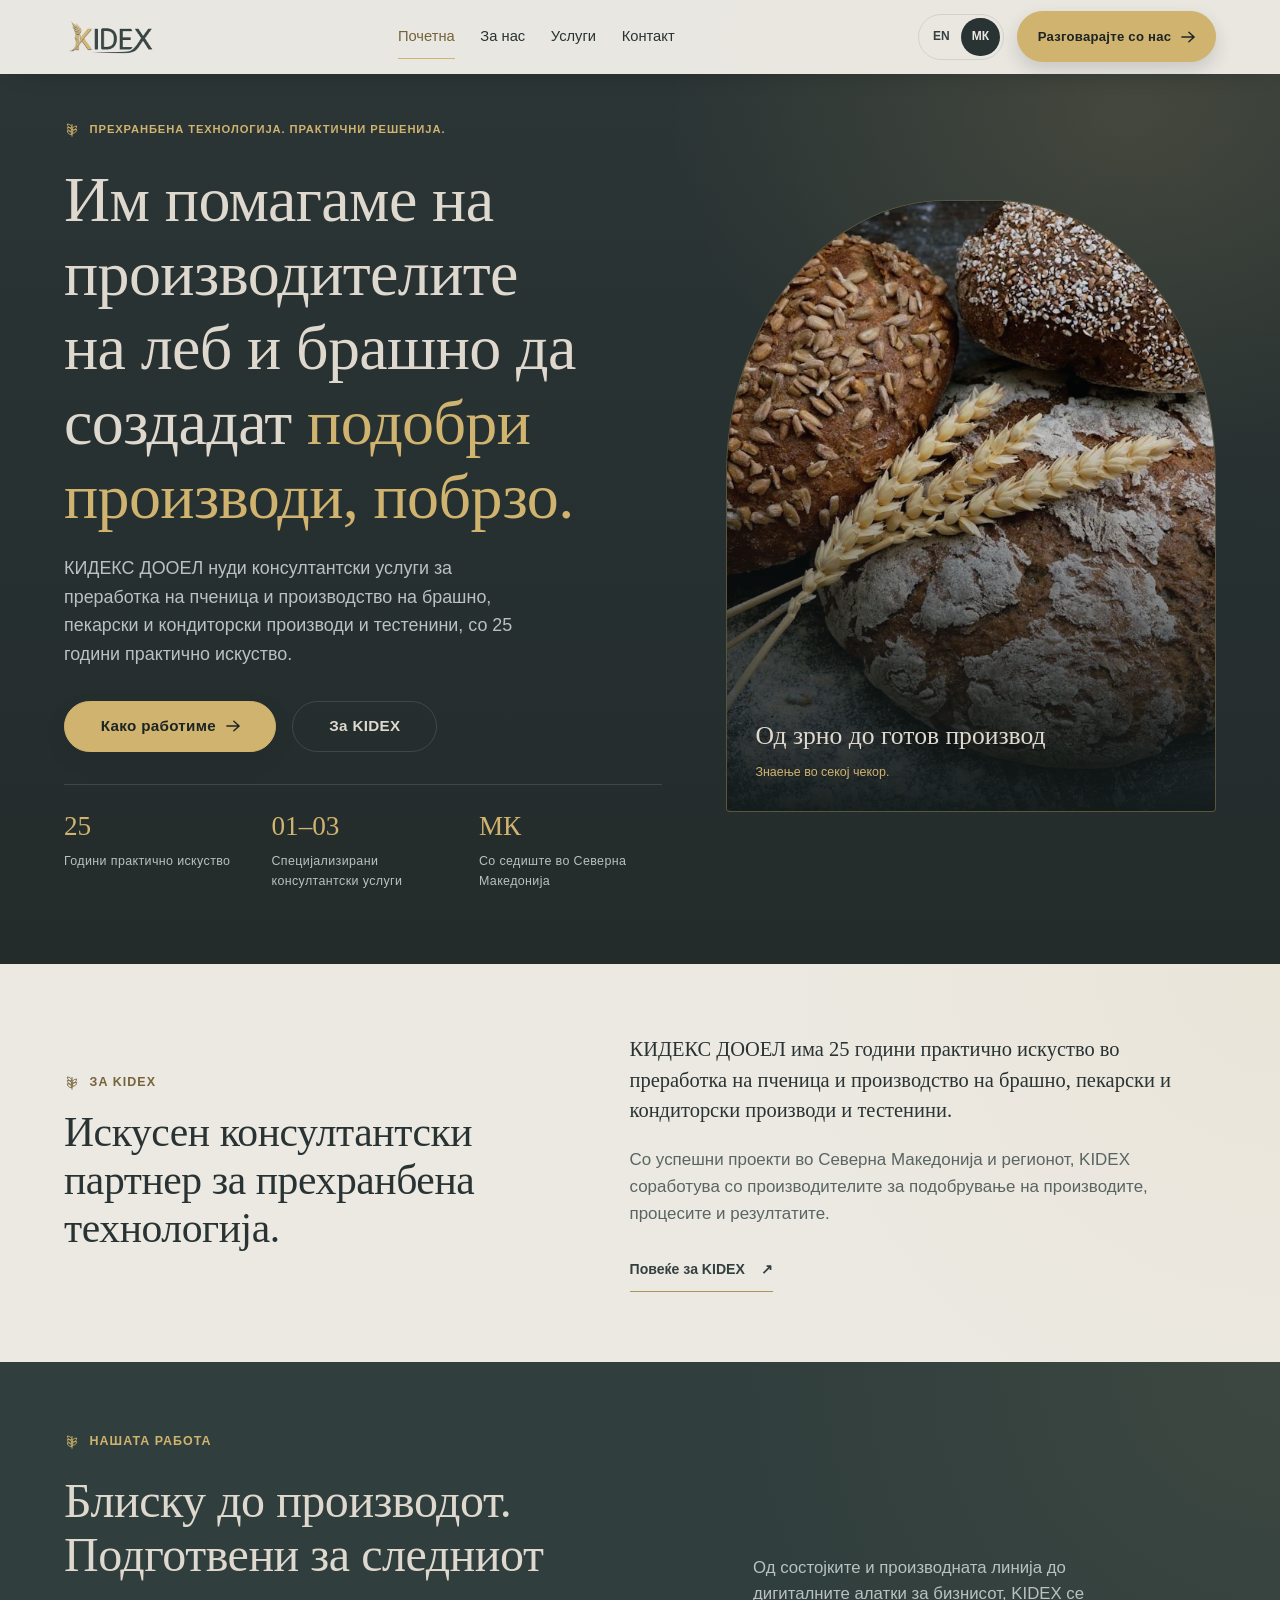
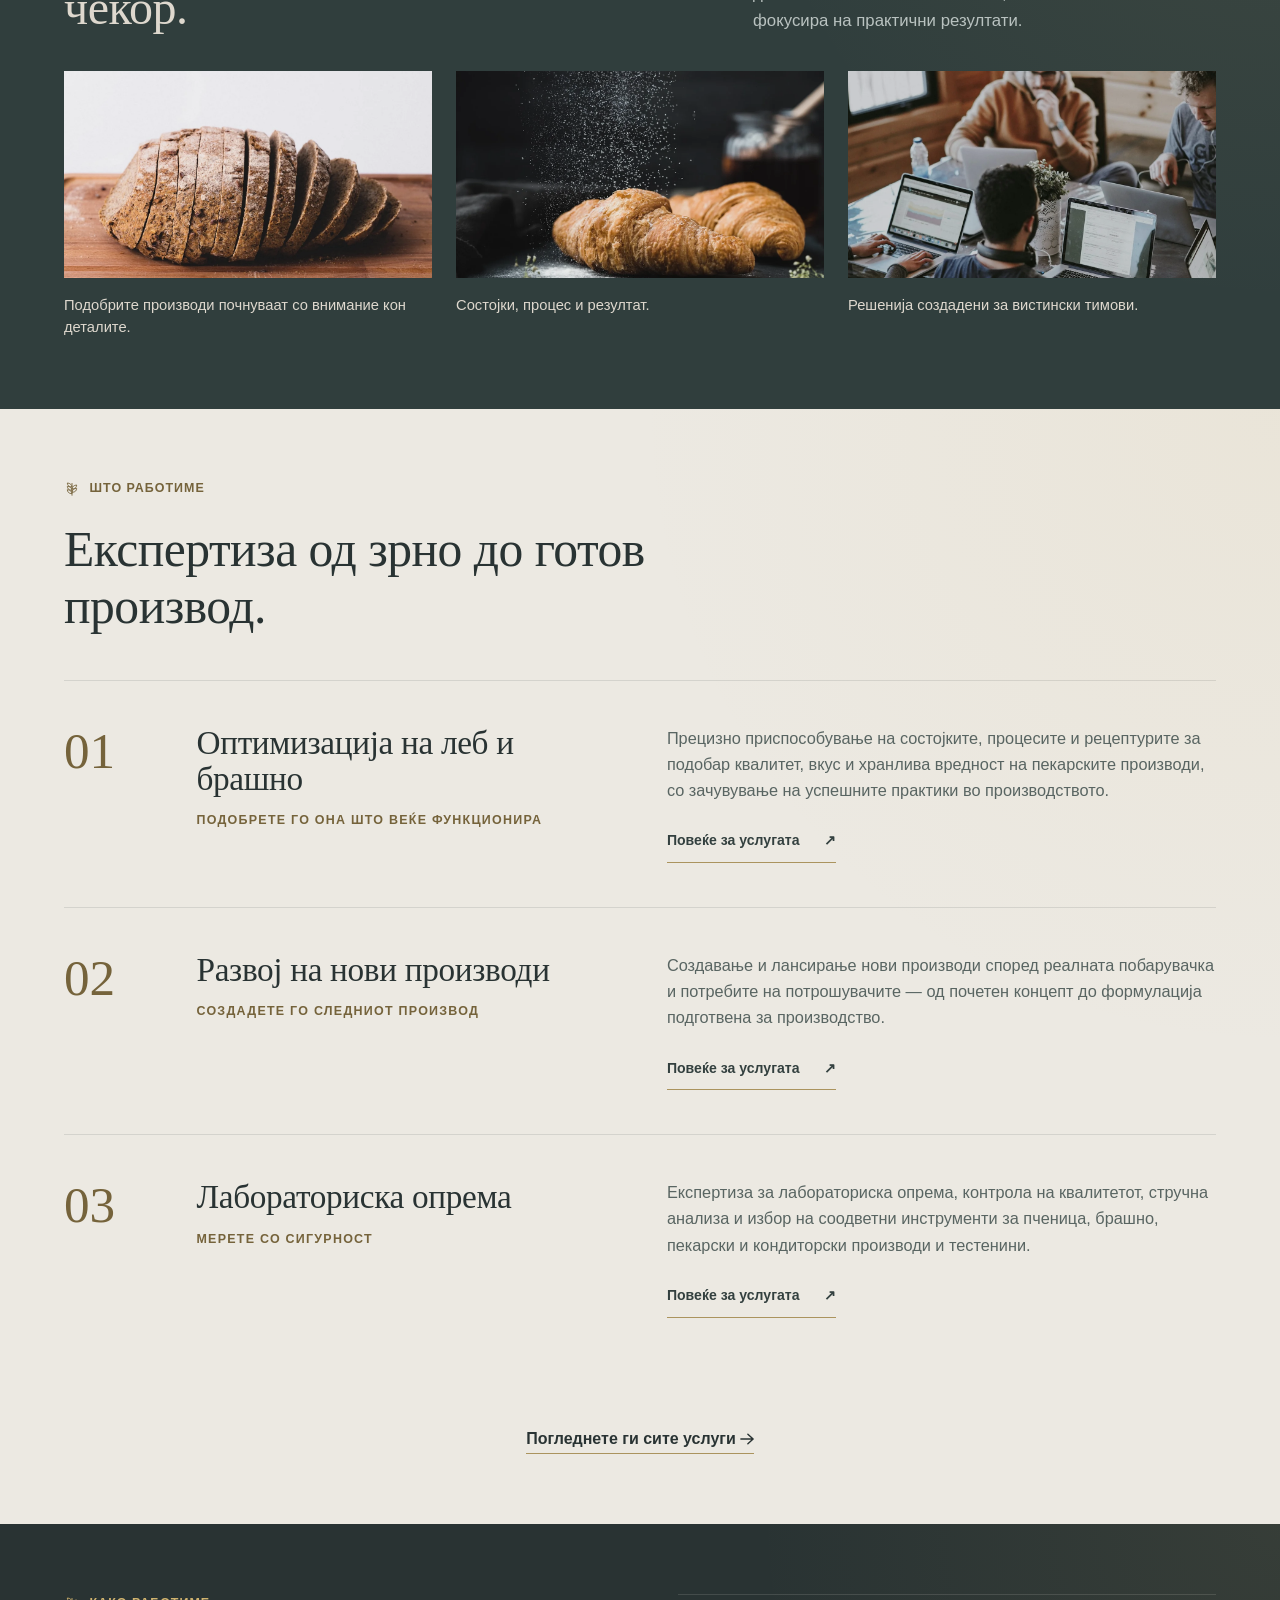
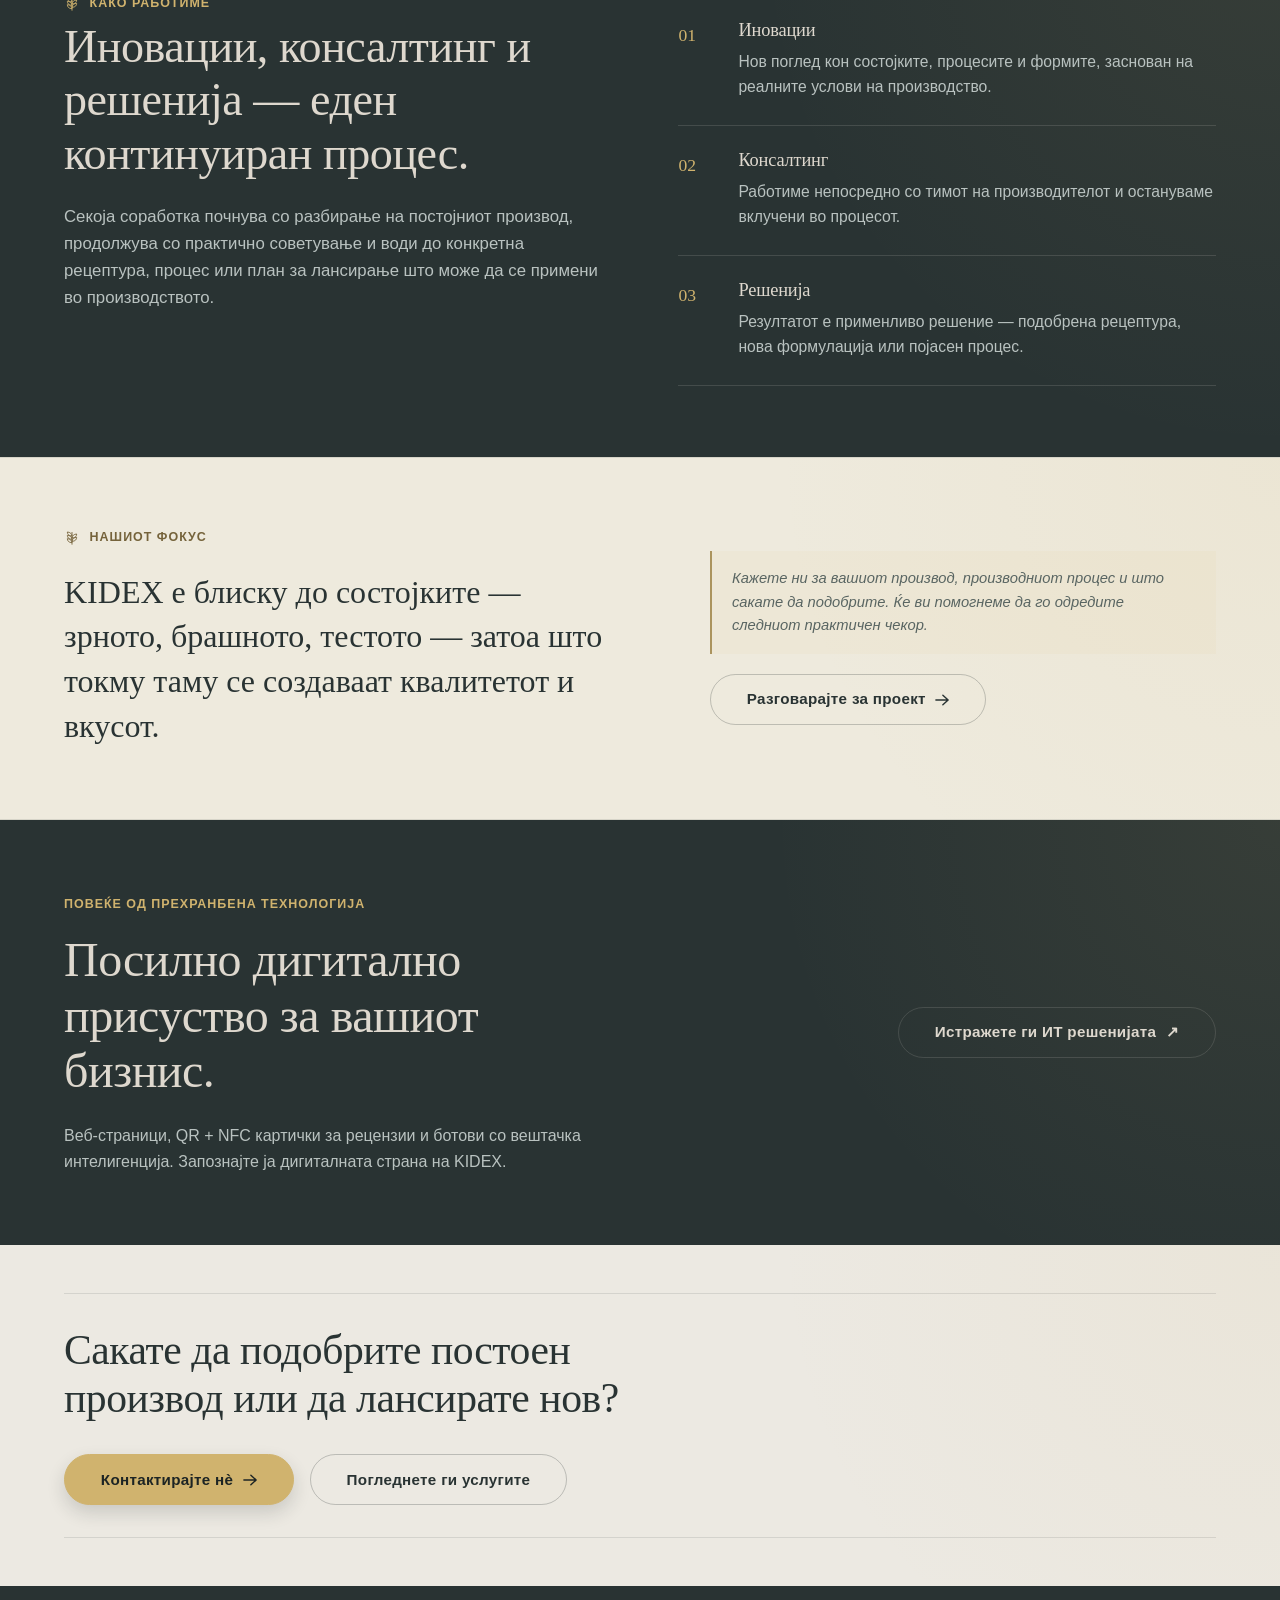
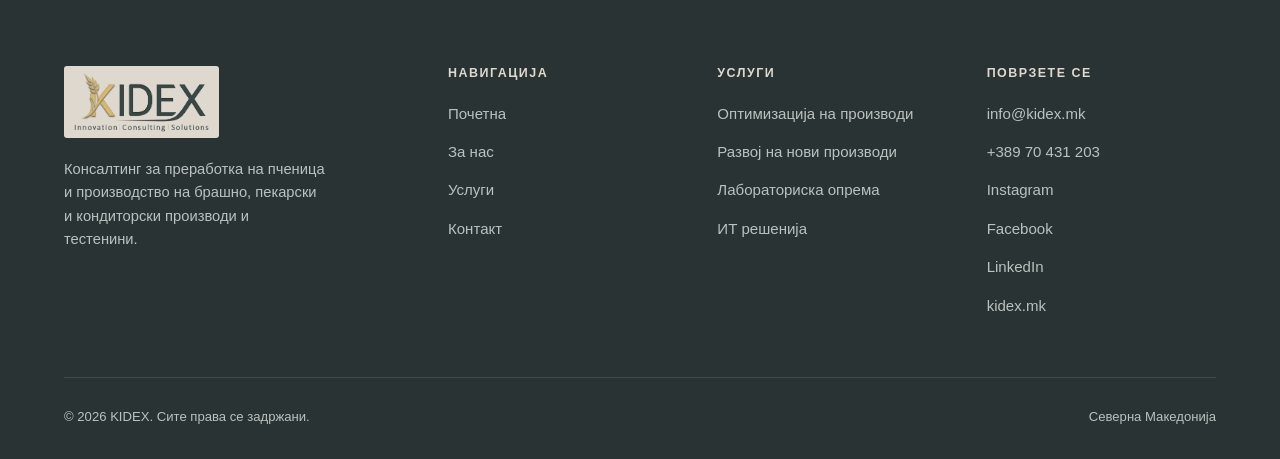
==== mk/index.html @ 8b2a6a29 "Add Macedonian language support and site validation tools - Created a sitemap.xml for improved SEO. " ====
<!DOCTYPE html>

<html lang="mk">
<head>
<meta charset="utf-8"/>
<meta content="width=device-width, initial-scale=1.0" name="viewport"/>
<title>KIDEX — Иновации, консалтинг и решенија за производители на леб и брашно</title>
<meta content="KIDEX нуди консултантски услуги за преработка на пченица и производство на брашно, пекарски и кондиторски производи и тестенини, со 25 години практично искуство." name="description"/>
<meta content="#293333" name="theme-color"/>
<!-- Open Graph -->
<meta content="website" property="og:type"/>
<meta content="KIDEX" property="og:site_name"/>
<meta content="KIDEX — Иновации, консалтинг и решенија" property="og:title"/>
<meta content="Оптимизација на леб и брашно и развој на нови производи за производители што сакаат подобар квалитет и побрзи резултати." property="og:description"/>
<meta content="https://kidex.mk/images/kidex-logo-horizontal.png" property="og:image"/>
<meta content="https://kidex.mk/mk/" property="og:url"/>
<link href="../favicon/favicon-32.png" rel="icon" sizes="32x32" type="image/png"/>
<link href="../favicon/favicon-16.png" rel="icon" sizes="16x16" type="image/png"/>
<link href="../favicon/favicon-180.png" rel="apple-touch-icon" sizes="180x180"/>
<link href="../favicon/favicon-192.png" rel="icon" sizes="192x192" type="image/png"/>
<link href="https://fonts.googleapis.com" rel="preconnect"/>
<link crossorigin="" href="https://fonts.gstatic.com" rel="preconnect"/>
<link href="../css/style.css?v=6" rel="stylesheet"/>
<link href="../css/style.css" rel="stylesheet"/>
<noscript><style>.hamburger { display:none !important; } .main-nav { display:flex !important; flex-wrap:wrap; gap:.8rem; } .site-header .container { flex-wrap:wrap; } .main-nav { order:3; width:100%; justify-content:center; } #contact-form .form-field, #contact-form button, #contact-form .form-intro { display:none; } .hero, .page-hero { padding-top:11rem; }</style></noscript><link href="https://kidex.mk/mk/" rel="canonical"/><link href="https://kidex.mk/" hreflang="en" rel="alternate"/><link href="https://kidex.mk/mk/" hreflang="mk" rel="alternate"/><link href="https://kidex.mk/" hreflang="x-default" rel="alternate"/><meta content="mk_MK" property="og:locale"/><meta content="en_GB" property="og:locale:alternate"/></head>
<body><a class="skip-link" href="#main">Прескокни до содржината</a>
<!-- Icon sprite (reused across the page via <use>) -->
<svg aria-hidden="true" height="0" style="position:absolute" width="0">
<symbol id="icon-sprig" viewbox="0 0 24 24"><path d="M12 22V3m0 6C7 9 5 6 5 3c4 0 7 3 7 6Zm0 5c-5 0-7-3-7-6 4 0 7 3 7 6Zm0 5c-5 0-7-3-7-6 4 0 7 3 7 6Zm0-7c5 0 7-3 7-6-4 0-7 3-7 6Zm0 5c5 0 7-3 7-6-4 0-7 3-7 6Z" fill="none" stroke="currentColor" stroke-linejoin="round" stroke-width="1.3"></path></symbol>
<symbol id="icon-arrow" viewbox="0 0 16 16">
<path d="M1 8h13.5M9 2.5 15 8l-6 5.5" fill="none" stroke-linecap="round" stroke-linejoin="round" stroke-width="1.6"></path>
</symbol>
<symbol id="icon-instagram" viewbox="0 0 24 24">
<rect fill="none" height="18" rx="5" stroke-width="1.6" width="18" x="3" y="3"></rect>
<circle cx="12" cy="12" fill="none" r="4.2" stroke-width="1.6"></circle>
<circle cx="17.4" cy="6.6" fill="currentColor" r="1.1" stroke="none"></circle>
</symbol>
</svg>
<header class="site-header" id="site-header">
<div class="container">
<a aria-label="KIDEX почетна" class="brand" href="index.html">
<img alt="KIDEX — Иновации, консалтинг, решенија" height="210" src="../images/kidex-logo-nav.png" width="560"/>
</a>
<nav aria-label="Главна навигација" class="main-nav">
<a aria-current="page" href="index.html">Почетна</a>
<a href="about.html">За нас</a>
<a href="services.html">Услуги</a>
<a href="contact.html">Контакт</a>
</nav>
<div class="nav-actions"><nav aria-label="Јазик" class="language-switch"><a aria-label="English" href="../index.html" hreflang="en" lang="en">EN</a><a aria-current="true" aria-label="Македонски" href="index.html" hreflang="mk" lang="mk">МК</a></nav>
<a class="btn btn-primary desktop-only" href="contact.html">
        Разговарајте со нас <svg aria-hidden="true" focusable="false"><use href="#icon-arrow"></use></svg>
</a>
<button aria-controls="mobile-panel" aria-expanded="false" aria-label="Отвори мени" class="hamburger" type="button">
<span></span><span></span><span></span>
</button>
</div>
</div>
</header>
<div class="mobile-panel" id="mobile-panel" inert="">
<nav aria-label="Мобилна навигација">
<a aria-current="page" href="index.html">Почетна</a>
<a href="about.html">За нас</a>
<a href="services.html">Услуги</a>
<a href="contact.html">Контакт</a>
</nav>
<a class="btn btn-outline" href="contact.html">Разговарајте со нас <svg aria-hidden="true" focusable="false"><use href="#icon-arrow"></use></svg></a>
</div>
<main id="main" tabindex="-1">
<!-- ============ HERO ============ -->
<section class="hero">
<div class="container">
<div class="hero-copy">
<span class="eyebrow"><svg aria-hidden="true" class="sprig" focusable="false"><use href="#icon-sprig"></use></svg>Прехранбена технологија. Практични решенија.</span>
<h1>Им помагаме на производителите на леб и брашно да создадат <em>подобри производи, побрзо.</em></h1>
<p class="lede">КИДЕКС ДООЕЛ нуди консултантски услуги за преработка на пченица и производство на брашно, пекарски и кондиторски производи и тестенини, со 25 години практично искуство.</p>
<div class="hero-actions">
<a class="btn btn-primary" href="services.html">Како работиме <svg aria-hidden="true" focusable="false"><use href="#icon-arrow"></use></svg></a>
<a class="btn btn-outline" href="about.html">За KIDEX</a>
</div>
<div class="hero-meta">
<div><span>25</span><small>Години практично искуство</small></div>
<div><span>01–03</span><small>Специјализирани консултантски услуги</small></div>
<div><span>МК</span><small>Со седиште во Северна Македонија</small></div>
</div>
</div>
<div class="hero-visual"><div class="hero-image-wrap"><img alt="Свежи лебови со семки и пченица на темна пекарска површина" class="hero-image" fetchpriority="high" height="798" src="../images/bakery-process.webp" width="1200"/><div class="hero-image-caption"><span>Од зрно до готов производ</span><span>Знаење во секој чекор.</span></div></div></div>
</div>
</section>
<!-- ============ ABOUT ============ -->
<section class="on-light home-about" id="expertise">
<div class="container about-grid">
<div class="about-intro reveal">
<span class="eyebrow"><svg aria-hidden="true" class="sprig" focusable="false"><use href="#icon-sprig"></use></svg>За KIDEX</span>
<h2>Искусен консултантски партнер за прехранбена технологија.</h2>
</div>
<div class="about-copy reveal">
<p class="lead">КИДЕКС ДООЕЛ има 25 години практично искуство во преработка на пченица и производство на брашно, пекарски и кондиторски производи и тестенини.</p>
<p>Со успешни проекти во Северна Македонија и регионот, KIDEX соработува со производителите за подобрување на производите, процесите и резултатите.</p>
<a class="service-link" href="about.html">Повеќе за KIDEX <span aria-hidden="true">↗</span></a></div>
</div>
</section>
<!-- ============ WORK IN CONTEXT ============ -->
<section class="photo-band on-dark">
<div class="container">
<div class="photo-head reveal"><div class="photo-heading"><span class="eyebrow"><svg aria-hidden="true" class="sprig" focusable="false"><use href="#icon-sprig"></use></svg>Нашата работа</span><h2>Блиску до производот. Подготвени за следниот чекор.</h2></div>
<p>Од состојките и производната линија до дигиталните алатки за бизнисот, KIDEX се фокусира на практични резултати.</p>
</div>
<div class="photo-grid reveal-stagger">
<figure>
<img alt="Исечен интегрален леб на дрвена даска" decoding="async" height="800" loading="lazy" src="../images/bread-shelf.webp" width="1200"/>
<figcaption>Подобрите производи почнуваат со внимание кон деталите.</figcaption>
</figure>
<figure>
<img alt="Брашно врз свежо печени кроасани" decoding="async" height="960" loading="lazy" src="../images/flour-detail.webp" width="1200"/>
<figcaption>Состојки, процес и резултат.</figcaption>
</figure>
<figure>
<img alt="Дигитален тим соработува со лаптопи во работен простор" decoding="async" height="1799" loading="lazy" src="../images/digital-team.webp" width="1200"/>
<figcaption>Решенија создадени за вистински тимови.</figcaption>
</figure>
</div>
</div>
</section>
<!-- ============ SERVICES (condensed) ============ -->
<section class="on-light home-services">
<div class="container">
<div class="section-head reveal">
<span class="eyebrow"><svg aria-hidden="true" class="sprig" focusable="false"><use href="#icon-sprig"></use></svg>Што работиме</span>
<h2>Експертиза од зрно до готов производ.</h2>
</div>
<div class="service-row reveal">
<div class="service-index">01</div>
<div class="service-title">
<h3>Оптимизација на леб и брашно</h3>
<span class="tag">Подобрете го она што веќе функционира</span>
</div>
<div class="service-desc">
<p>Прецизно приспособување на состојките, процесите и рецептурите за подобар квалитет, вкус и хранлива вредност на пекарските производи, со зачувување на успешните практики во производството.</p>
<a class="service-link" href="services.html#optimization">Повеќе за услугата <span aria-hidden="true">↗</span></a></div>
</div>
<div class="service-row reveal">
<div class="service-index">02</div>
<div class="service-title">
<h3>Развој на нови производи</h3>
<span class="tag">Создадете го следниот производ</span>
</div>
<div class="service-desc">
<p>Создавање и лансирање нови производи според реалната побарувачка и потребите на потрошувачите — од почетен концепт до формулација подготвена за производство.</p>
<a class="service-link" href="services.html#development">Повеќе за услугата <span aria-hidden="true">↗</span></a></div>
</div>
<div class="service-row reveal">
<div class="service-index">03</div>
<div class="service-title">
<h3>Лабораториска опрема</h3>
<span class="tag">Мерете со сигурност</span>
</div>
<div class="service-desc">
<p>Експертиза за лабораториска опрема, контрола на квалитетот, стручна анализа и избор на соодветни инструменти за пченица, брашно, пекарски и кондиторски производи и тестенини.</p>
<a class="service-link" href="services.html#laboratory-equipment">Повеќе за услугата <span aria-hidden="true">↗</span></a></div>
</div>
<div class="text-center mt-lg reveal">
<a class="btn-ghost" href="services.html">Погледнете ги сите услуги <svg aria-hidden="true" focusable="false" style="width:14px;height:14px;display:inline-block;vertical-align:-2px;margin-left:4px;"><use href="#icon-arrow"></use></svg></a>
</div>
</div>
</section>
<!-- ============ APPROACH (dark statement) ============ -->
<section class="on-dark">
<div class="container approach">
<div class="approach-statement reveal">
<span class="eyebrow"><svg aria-hidden="true" class="sprig" focusable="false"><use href="#icon-sprig"></use></svg>Како работиме</span>
<h2>Иновации, консалтинг и решенија — еден континуиран процес.</h2>
<p style="margin-top:1.5rem; color: var(--text-on-dark-muted); font-size:1.05rem;">Секоја соработка почнува со разбирање на постојниот производ, продолжува со практично советување и води до конкретна рецептура, процес или план за лансирање што може да се примени во производството.</p>
</div>
<div class="approach-list reveal">
<div class="approach-item">
<span class="mark">01</span>
<div><h3>Иновации</h3><p>Нов поглед кон состојките, процесите и формите, заснован на реалните услови на производство.</p></div>
</div>
<div class="approach-item">
<span class="mark">02</span>
<div><h3>Консалтинг</h3><p>Работиме непосредно со тимот на производителот и остануваме вклучени во процесот.</p></div>
</div>
<div class="approach-item">
<span class="mark">03</span>
<div><h3>Решенија</h3><p>Резултатот е применливо решение — подобрена рецептура, нова формулација или појасен процес.</p></div>
</div>
</div>
</div>
</section>
<!-- ============ WORK / FOCUS ============ -->
<section class="on-light work-band">
<div class="container work-grid">
<div class="work-copy reveal"><div class="work-intro"><span class="eyebrow"><svg aria-hidden="true" class="sprig" focusable="false"><use href="#icon-sprig"></use></svg>Нашиот фокус</span><p class="lead">KIDEX е блиску до состојките — зрното, брашното, тестото — затоа што токму таму се создаваат квалитетот и вкусот.</p></div><div class="work-detail"><div class="work-note">Кажете ни за вашиот производ, производниот процес и што сакате да подобрите. Ќе ви помогнеме да го одредите следниот практичен чекор.</div><a class="btn btn-outline-dark" href="contact.html">Разговарајте за проект <svg aria-hidden="true" focusable="false"><use href="#icon-arrow"></use></svg></a></div></div>
</div>
</section><section class="digital-teaser on-dark"><div class="container"><div><span class="eyebrow">Повеќе од прехранбена технологија</span><h2>Посилно дигитално присуство за вашиот бизнис.</h2><p>Веб-страници, QR + NFC картички за рецензии и ботови со вештачка интелигенција. Запознајте ја дигиталната страна на KIDEX.</p></div><a class="btn btn-outline" href="services.html#it-solutions">Истражете ги ИТ решенијата <span aria-hidden="true">↗</span></a></div></section>
<!-- ============ CTA ============ -->
<section class="cta-band">
<div class="container">
<div class="cta-inner reveal">
<h2>Сакате да подобрите постоен производ или да лансирате нов?</h2>
<div class="cta-actions">
<a class="btn btn-primary" href="contact.html">Контактирајте нè <svg aria-hidden="true" focusable="false"><use href="#icon-arrow"></use></svg></a>
<a class="btn btn-outline-dark" href="services.html">Погледнете ги услугите</a>
</div>
</div>
</div>
</section>
</main>
<footer class="site-footer">
<div class="container">
<div class="footer-top">
<div class="footer-brand">
<img alt="KIDEX — Иновации, консалтинг, решенија" height="331" src="../images/kidex-logo-full.png" width="738"/>
<p>Консалтинг за преработка на пченица и производство на брашно, пекарски и кондиторски производи и тестенини.</p>
</div>
<div class="footer-col">
<h2>Навигација</h2>
<ul>
<li><a href="index.html">Почетна</a></li>
<li><a href="about.html">За нас</a></li>
<li><a href="services.html">Услуги</a></li>
<li><a href="contact.html">Контакт</a></li>
</ul>
</div>
<div class="footer-col">
<h2>Услуги</h2>
<ul>
<li><a href="services.html#optimization">Оптимизација на производи</a></li>
<li><a href="services.html#development">Развој на нови производи</a></li>
<li><a href="services.html#laboratory-equipment">Лабораториска опрема</a></li>
<li><a href="services.html#it-solutions">ИТ решенија</a></li>
</ul>
</div>
<div class="footer-col">
<h2>Поврзете се</h2>
<ul><li><a href="mailto:info@kidex.mk">info@kidex.mk</a></li><li><a href="tel:+38970431203">+389 70 431 203</a></li>
<li><a href="https://www.instagram.com/kidex.mk/" rel="noopener" target="_blank">Instagram</a></li>
<li><a href="https://www.facebook.com/profile.php?id=100089504146564" rel="noopener" target="_blank">Facebook</a></li>
<li><a href="https://www.linkedin.com/in/toni-acoski-96036b47/" rel="noopener" target="_blank">LinkedIn</a></li>
<li><a href="https://www.kidex.mk" rel="noopener" target="_blank">kidex.mk</a></li>
</ul>
</div>
</div>
<div class="footer-bottom">
<span>© <span data-year="">2026</span> KIDEX. Сите права се задржани.</span>
<span class="made">Северна Македонија</span>
</div>
</div>
</footer>
<script src="../js/script.js?v=3"></script>
</body>
</html>
---- css/style.css ----
/* ==========================================================================
   KIDEX — Innovation | Consulting | Solutions
   Stylesheet
   ========================================================================== */

/* ---------- Design tokens ---------- */
:root {
  /* Brand colors */
  --charcoal: #384646;
  --charcoal-dark: #293333;
  --charcoal-darker: #1c2424;
  --gold: #D0B36E;
  --gold-accent: #AB945E;
  --gold-text: #75633B; /* darkened gold — meets 4.5:1 text contrast on light backgrounds */
  --white: #DED8CE;
  --bg-light: #ECE9E2;
  --bg-line: rgba(41, 51, 51, 0.12);
  --bg-line-on-dark: rgba(232, 227, 218, 0.14);

  /* Text */
  --text-body: #33403f;
  --text-muted: #596562;
  --text-on-dark: #DED8CE;
  --text-on-dark-muted: #b9c2c0;

  /* Type */
  --font-display: "Fraunces", "Iowan Old Style", Georgia, serif;
  --font-body: "Work Sans", -apple-system, BlinkMacSystemFont, "Segoe UI", sans-serif;

  /* Layout */
  --container: 1280px;
  --gutter: clamp(1.5rem, 5vw, 4rem);
  --section-pad: clamp(3rem, 5.5vw, 5rem);

  /* Motion */
  --ease: cubic-bezier(0.16, 1, 0.3, 1);
  --dur-s: 0.35s;
  --dur-m: 0.6s;
  --dur-l: 1.1s;
}

/* ---------- Reset ---------- */
*, *::before, *::after { box-sizing: border-box; }
html { scroll-behavior: smooth; }
body, h1, h2, h3, h4, h5, p, figure, blockquote, dl, dd, ul, ol { margin: 0; }
ul, ol { list-style: none; padding: 0; }
img, picture, svg { display: block; max-width: 100%; }
img { height: auto; }
input, button, textarea, select { font: inherit; color: inherit; }
button { cursor: pointer; }
a { color: inherit; text-decoration: none; }

@media (prefers-reduced-motion: reduce) {
  html { scroll-behavior: auto; }
  *, *::before, *::after {
    animation-duration: 0.001ms !important;
    animation-iteration-count: 1 !important;
    transition-duration: 0.001ms !important;
    scroll-behavior: auto !important;
  }
  .reveal,
  .reveal-stagger > * {
    opacity: 1;
    transform: none;
  }
}

/* ---------- Base ---------- */
body {
  font-family: var(--font-body);
  color: var(--text-body);
  background: var(--white);
  line-height: 1.6;
  -webkit-font-smoothing: antialiased;
  font-feature-settings: "liga" 1, "kern" 1;
}

h1, h2, h3, h4 {
  font-family: var(--font-display);
  color: var(--charcoal-dark);
  font-weight: 500;
  line-height: 1.08;
  letter-spacing: -0.01em;
}

p { max-width: 62ch; }

.container {
  max-width: var(--container);
  margin-inline: auto;
  padding-inline: var(--gutter);
}

section { position: relative; padding-block: var(--section-pad); isolation: isolate; }
section > * { position: relative; z-index: 1; }
section:not(.hero):not(.page-hero)::after,
.hero::after,
.page-hero::after {
  content: "";
  position: absolute;
  inset: 0;
  z-index: 0;
  background: radial-gradient(circle at top right, rgba(208,179,110,0.09), transparent 38%);
  opacity: 0.9;
  pointer-events: none;
}
section.on-dark::after,
.hero::after,
.page-hero::after { opacity: 0.18; }

/* Focus states */
a:focus-visible,
button:focus-visible,
input:focus-visible,
textarea:focus-visible {
  outline: 2px solid var(--gold);
  outline-offset: 3px;
  border-radius: 2px;
}

/* ---------- Eyebrow / labels ---------- */
.eyebrow {
  display: inline-flex;
  align-items: center;
  gap: 0.6rem;
  font-family: var(--font-body);
  font-weight: 600;
  font-size: 0.78rem;
  letter-spacing: 0.16em;
  text-transform: uppercase;
  color: var(--gold-text);
}
.eyebrow .sprig { width: 16px; height: 16px; flex-shrink: 0; }
.eyebrow .sprig { stroke: currentColor; fill: none; }
section.on-dark .eyebrow { color: var(--gold); }
section.on-dark .eyebrow .sprig path { stroke: var(--gold); }

/* ---------- Buttons ---------- */
.btn {
  display: inline-flex;
  align-items: center;
  justify-content: center;
  gap: 0.6rem;
  min-height: 3.2rem;
  padding: 0.9rem clamp(1.45rem, 2.8vw, 2.25rem);
  font-family: var(--font-body);
  font-weight: 600;
  font-size: 0.95rem;
  letter-spacing: 0.02em;
  line-height: 1.2;
  text-align: center;
  border-radius: 999px;
  border: 1px solid transparent;
  transition: transform var(--dur-s) var(--ease), background var(--dur-s) var(--ease), border-color var(--dur-s) var(--ease), color var(--dur-s) var(--ease), box-shadow var(--dur-s) var(--ease);
  white-space: normal;
}
.btn svg {
  display: inline-block;
  width: 14px;
  height: 14px;
  stroke: currentColor;
  fill: none;
  flex-shrink: 0;
}
.btn:active { transform: translateY(0); }

.btn-primary {
  background: var(--gold);
  color: var(--charcoal-darker);
  border-color: var(--gold);
  box-shadow: 0 8px 18px rgba(28, 36, 36, 0.16);
}
.btn-primary:hover { background: #dbc186; transform: translateY(-2px); box-shadow: 0 12px 24px rgba(28, 36, 36, 0.22); }

.btn-outline {
  border-color: var(--bg-line-on-dark);
  color: var(--text-on-dark);
  background: transparent;
}
.btn-outline:hover { border-color: var(--gold); color: var(--gold); background: rgba(208,179,110,0.08); transform: translateY(-2px); }

.btn-outline-dark {
  border-color: rgba(41,51,51,0.25);
  color: var(--charcoal-dark);
  background: transparent;
}
.btn-outline-dark:hover { border-color: var(--gold-accent); color: var(--gold-text); background: rgba(208,179,110,0.1); transform: translateY(-2px); }

.btn-ghost {
  display: inline-flex;
  align-items: center;
  justify-content: center;
  gap: 0;
  padding: 0;
  border: none;
  color: var(--charcoal-dark);
  font-weight: 600;
  line-height: 1.3;
  text-align: center;
  border-bottom: 1px solid var(--gold-accent);
  border-radius: 0;
  padding-bottom: 0.2rem;
}
.btn-ghost svg { stroke: currentColor; fill: none; }
.btn-ghost:hover { color: var(--gold-text); }

/* ---------- Navigation ---------- */
.site-header {
  position: fixed;
  inset-block-start: 0;
  inset-inline: 0;
  z-index: 100;
  padding-block: 0.7rem;
  background: rgba(242, 239, 233, 0.96);
  transition: padding var(--dur-s) var(--ease), background var(--dur-s) var(--ease), box-shadow var(--dur-s) var(--ease);
  box-shadow: 0 10px 30px -22px rgba(0,0,0,0.45);
}
.site-header .container {
  display: flex;
  align-items: center;
  justify-content: space-between;
  gap: 1.5rem;
}
.site-header.is-scrolled {
  padding-block: 0.7rem;
  background: rgba(242, 239, 233, 0.98);
  backdrop-filter: blur(10px);
  box-shadow: 0 10px 30px -20px rgba(0,0,0,0.5);
}

.brand { display: flex; align-items: center; }
.brand img { height: 34px; width: auto; }

.main-nav { display: flex; align-items: center; gap: clamp(1.5rem, 3vw, 2.75rem); }
.main-nav a {
  position: relative;
  font-size: 0.92rem;
  font-weight: 500;
  color: var(--charcoal-dark);
  padding-block: 0.35rem;
  transition: color var(--dur-s) var(--ease), opacity var(--dur-s) var(--ease);
}
.main-nav a::after {
  content: "";
  position: absolute;
  left: 0; right: 100%;
  bottom: 0;
  height: 1px;
  background: var(--gold);
  transition: right var(--dur-s) var(--ease);
}
.main-nav a:hover,
.main-nav a[aria-current="page"] { color: var(--gold-text); }
.main-nav a:hover::after,
.main-nav a[aria-current="page"]::after { right: 0; }

.nav-actions { display: flex; align-items: center; gap: 1.25rem; }

.hamburger {
  display: none;
  width: 42px;
  height: 42px;
  border: 1px solid rgba(41, 51, 51, 0.25);
  background: transparent;
  align-items: center;
  justify-content: center;
  flex-direction: column;
  gap: 5px;
  border-radius: 2px;
}
.hamburger span {
  display: block;
  width: 18px;
  height: 1.5px;
  background: var(--charcoal-dark);
  transition: transform var(--dur-s) var(--ease), opacity var(--dur-s) var(--ease);
}
.hamburger[aria-expanded="true"] span:nth-child(1) { transform: translateY(6.5px) rotate(45deg); }
.hamburger[aria-expanded="true"] span:nth-child(2) { opacity: 0; }
.hamburger[aria-expanded="true"] span:nth-child(3) { transform: translateY(-6.5px) rotate(-45deg); }

.mobile-panel {
  position: fixed;
  inset: 0;
  z-index: 99;
  background: var(--charcoal-dark);
  display: flex;
  flex-direction: column;
  justify-content: flex-start;
  padding: 7.5rem var(--gutter) 2.5rem;
  transform: translateX(100%);
  visibility: hidden;
  transition: transform var(--dur-m) var(--ease), visibility 0s linear var(--dur-m);
}
.mobile-panel.is-open { transform: translateX(0); visibility: visible; transition-delay: 0s; }
.mobile-panel nav { display: flex; flex-direction: column; gap: 0; border-top: 1px solid var(--bg-line-on-dark); }
.mobile-panel a {
  font-family: var(--font-display);
  font-size: clamp(1.65rem, 7vw, 2.25rem);
  color: var(--text-on-dark);
  font-weight: 500;
  padding-block: 1rem;
  border-bottom: 1px solid var(--bg-line-on-dark);
}
.mobile-panel a[aria-current="page"] { color: var(--gold); }
.mobile-panel .btn { width: min(100%, 22rem); margin-top: 2rem; align-self: flex-start; }

body.menu-open { overflow: hidden; }

/* ---------- Hero ---------- */
.hero {
  position: relative;
  min-height: 100vh;
  display: flex;
  align-items: center;
  background: var(--charcoal-dark);
  color: var(--text-on-dark);
  overflow: hidden;
  padding-block-start: 6rem;
}
.hero::before {
  content: "";
  position: absolute;
  inset: 0;
  background:
    radial-gradient(60% 60% at 88% 12%, rgba(208,179,110,0.14), transparent 60%),
    linear-gradient(180deg, #2c3636 0%, #232b2b 100%);
  z-index: 0;
}
.hero .container {
  position: relative;
  z-index: 1;
  display: grid;
  grid-template-columns: 1.15fr 0.85fr;
  gap: clamp(2rem, 6vw, 5rem);
  align-items: center;
}
.hero-copy .eyebrow { margin-bottom: 1.5rem; }
.hero-copy h1 {
  font-size: clamp(2.6rem, 5.6vw, 4.6rem);
  color: var(--white);
}
.hero-copy h1 em {
  font-style: normal;
  color: var(--gold);
}
.hero-copy .lede {
  margin-top: 1.75rem;
  font-size: clamp(1.05rem, 1.4vw, 1.25rem);
  color: var(--text-on-dark-muted);
  max-width: 46ch;
}
.hero-actions {
  margin-top: 2.75rem;
  display: flex;
  flex-wrap: wrap;
  gap: 1rem;
}
.hero-meta {
  margin-top: 3.5rem;
  display: flex;
  gap: clamp(1.75rem, 4vw, 3rem);
  border-top: 1px solid var(--bg-line-on-dark);
  padding-top: 1.75rem;
}
.hero-meta div span {
  display: block;
  font-family: var(--font-display);
  font-size: 1.7rem;
  color: var(--gold);
}
.hero-meta div small {
  display: block;
  font-size: 0.78rem;
  color: var(--text-on-dark-muted);
  margin-top: 0.2rem;
  letter-spacing: 0.03em;
}

.hero-visual { position: relative; display: flex; justify-content: center; align-items: center; }
.hero-visual svg { width: min(100%, 460px); height: auto; }
@keyframes draw { to { stroke-dashoffset: 0; } }

.scroll-cue {
  position: absolute;
  bottom: 2.25rem;
  left: 50%;
  transform: translateX(-50%);
  display: flex;
  flex-direction: column;
  align-items: center;
  gap: 0.6rem;
  z-index: 1;
  color: var(--text-on-dark-muted);
  font-size: 0.72rem;
  letter-spacing: 0.16em;
  text-transform: uppercase;
}
.scroll-cue .line { width: 1px; height: 34px; background: linear-gradient(var(--gold), transparent); animation: pulse-line 2.2s ease-in-out infinite; }
@keyframes pulse-line { 0%, 100% { opacity: 0.3; } 50% { opacity: 1; } }

/* ---------- Section headers ---------- */
.section-head {
  max-width: 46rem;
  margin-bottom: clamp(1.75rem, 3.5vw, 2.75rem);
}
.section-head h2 { margin-top: 1rem; font-size: clamp(2rem, 4.2vw, 3.1rem); }
.section-head.wide { max-width: 62rem; }
.section-head p { margin-top: 1.25rem; font-size: 1.08rem; color: var(--text-muted); }
section.on-dark .section-head p { color: var(--text-on-dark-muted); }
section.on-dark .section-head h2 { color: var(--white); }

.on-dark { background: var(--charcoal-dark); color: var(--text-on-dark); }
.on-light { background: var(--bg-light); }

/* ---------- About / editorial split ---------- */
.about-grid {
  display: grid;
  grid-template-columns: 0.85fr 1.15fr;
  gap: clamp(2.5rem, 6vw, 5rem);
}
.about-intro h2 {
  font-size: clamp(1.9rem, 3.4vw, 2.6rem);
}
.about-intro { position: sticky; top: 7rem; align-self: start; }
.about-copy p { color: var(--text-body); font-size: 1.06rem; margin-bottom: 1.4rem; max-width: 60ch; }
.about-copy p:last-child { margin-bottom: 0; }
.about-copy .lead {
  font-family: var(--font-display);
  font-size: 1.5rem;
  line-height: 1.45;
  color: var(--charcoal-dark);
  font-weight: 400;
}
.about-divider { height: 1px; background: var(--bg-line); margin-block: 1.5rem; width: 100%; }

/* ---------- Work in context / photography ---------- */
.photo-band { border-top: 1px solid var(--bg-line); }
.photo-head { display: grid; grid-template-columns: 0.8fr 1.2fr; column-gap: clamp(2rem, 6vw, 5rem); align-items: end; margin-bottom: clamp(2.5rem, 5vw, 4rem); }
.photo-head .eyebrow { align-self: start; }
.photo-head h2 { max-width: 16ch; font-size: clamp(2rem, 4vw, 3rem); }
.photo-head p { grid-column: 2; margin-top: 1.25rem; color: var(--text-muted); font-size: 1.05rem; max-width: 48ch; }
.photo-grid { display: grid; grid-template-columns: repeat(3, minmax(0, 1fr)); gap: 1rem; align-items: start; }
.photo-grid figure { min-width: 0; overflow: hidden; }
.photo-grid img { width: 100%; aspect-ratio: 16 / 9; object-fit: cover; filter: saturate(0.82); transition: filter var(--dur-s) var(--ease), transform var(--dur-s) var(--ease); }
.photo-grid figcaption { margin-top: 0.75rem; color: var(--text-muted); font-family: var(--font-display); font-size: 1rem; line-height: 1.3; }
@media (hover: hover) {
  .photo-grid figure:hover img { filter: saturate(1); transform: scale(1.015); }
}

  .support-photo-band { border-top: 1px solid var(--bg-line); }
  .support-photo-grid { display: grid; grid-template-columns: 1fr 1fr; gap: clamp(2rem, 6vw, 5rem); align-items: center; }
  .support-photo { min-width: 0; overflow: hidden; }
  .support-photo img { display: block; width: 100%; aspect-ratio: 16 / 9; object-fit: cover; filter: saturate(0.82); transition: filter var(--dur-s) var(--ease), transform var(--dur-s) var(--ease); }
  .support-photo:hover img { filter: saturate(1); transform: scale(1.015); }
  .support-photo-copy { max-width: 32rem; }
  .support-photo-copy h2 { margin-top: 1rem; font-size: clamp(2rem, 3.8vw, 2.8rem); }
  .support-photo-copy p { margin-top: 1.25rem; color: var(--text-muted); font-size: 1.05rem; }

/* ---------- Services (alternating editorial rows) ---------- */
.service-row {
  display: grid;
  grid-template-columns: 0.5fr 1fr 1fr;
  gap: clamp(1.5rem, 4vw, 3rem);
  align-items: start;
  padding-block: clamp(1.75rem, 3.5vw, 2.75rem);
  border-top: 1px solid var(--bg-line);
}
.service-row:last-of-type { border-bottom: 1px solid var(--bg-line); }
.service-index {
  font-family: var(--font-display);
  font-size: clamp(2.2rem, 4vw, 3.2rem);
  color: var(--gold-text);
  line-height: 1;
}
.service-title h3 {
  font-size: clamp(1.5rem, 2.6vw, 2.1rem);
  color: var(--charcoal-dark);
}
.service-title .tag {
  display: inline-block;
  margin-top: 0.9rem;
  font-size: 0.78rem;
  letter-spacing: 0.1em;
  text-transform: uppercase;
  color: var(--gold-text);
  font-weight: 600;
}
.service-desc p { color: var(--text-muted); font-size: 1.02rem; }
.service-desc ul { margin-top: 1.1rem; display: flex; flex-direction: column; gap: 0.6rem; }
.service-desc li {
  padding-left: 1.1rem;
  position: relative;
  font-size: 0.98rem;
  color: var(--text-body);
}
.service-desc li::before {
  content: "";
  position: absolute;
  left: 0; top: 0.55em;
  width: 6px; height: 1px;
  background: var(--gold-accent);
}

@media (hover: hover) {
  .service-row { transition: background var(--dur-s) var(--ease); }
  .service-row:hover { background: rgba(208,179,110,0.05); }
  .service-row:hover .service-index { color: var(--gold-text); }
}

/* ---------- IT Solutions ---------- */
.it-solutions { position: relative; overflow: hidden; background: var(--charcoal-dark); border-top: 1px solid rgba(208,179,110,0.2); }

.it-solutions::before { content: ""; position: absolute; inset: 0; background-image: linear-gradient(rgba(255,255,255,0.035) 1px, transparent 1px), linear-gradient(90deg, rgba(255,255,255,0.035) 1px, transparent 1px); background-size: 42px 42px; mask-image: linear-gradient(90deg, transparent, black 18%, black 82%, transparent); pointer-events: none; }
.it-solutions .container { position: relative; z-index: 2; }
.it-code-background { position: absolute; z-index: 1; margin: 0; color: var(--gold); opacity: 0.22; font-family: "SFMono-Regular", Consolas, "Liberation Mono", monospace; font-size: clamp(0.7rem, 1.1vw, 0.95rem); line-height: 1.9; letter-spacing: 0.04em; pointer-events: none; user-select: none; }
.it-code-background code { font: inherit; }
.it-code-one { top: 9%; right: 4%; transform: rotate(4deg); }
.it-code-two { right: 32%; bottom: 8%; opacity: 0.16; transform: rotate(-5deg); }
.it-code-three { top: 42%; left: 3%; opacity: 0.13; transform: rotate(-3deg); }
.it-solutions .section-head { margin-bottom: clamp(2.5rem, 5vw, 4rem); }
.it-solutions .section-head h2 { max-width: 18ch; }
.it-grid { display: grid; grid-template-columns: repeat(3, 1fr); gap: 1px; background: var(--bg-line-on-dark); }
.it-card { min-width: 0; padding: clamp(1.5rem, 3vw, 2.25rem); background: #303c3c; border-top: 2px solid transparent; transition: border-color var(--dur-s) var(--ease), background var(--dur-s) var(--ease); }
.it-card:hover { border-top-color: var(--gold); background: #354242; }
.it-card-top { display: flex; align-items: center; justify-content: space-between; gap: 1rem; }
.it-number { color: var(--gold); font-family: var(--font-display); font-size: 1.25rem; }
.it-label { color: var(--text-on-dark-muted); font-size: 0.7rem; font-weight: 600; letter-spacing: 0.12em; text-transform: uppercase; text-align: right; }
.it-card h3 { margin-top: 2rem; color: var(--text-on-dark); font-size: clamp(1.45rem, 2.2vw, 1.9rem); }
.it-card > p { margin-top: 0.9rem; color: var(--text-on-dark-muted); font-size: 0.94rem; }
.it-list { display: flex; flex-direction: column; gap: 0.45rem; margin-top: 1.35rem; padding-top: 1.15rem; border-top: 1px solid var(--bg-line-on-dark); }
.it-list li { position: relative; padding-left: 1rem; color: var(--text-on-dark); font-size: 0.86rem; }
.it-list li::before { content: ""; position: absolute; left: 0; top: 0.65em; width: 5px; height: 1px; background: var(--gold); }
.it-visual { min-height: 122px; margin-top: 1.75rem; border: 1px solid rgba(208,179,110,0.35); background: rgba(28,36,36,0.48); }
.browser-visual { padding: 0.8rem; }
.browser-bar { display: flex; align-items: center; gap: 0.32rem; padding-bottom: 0.65rem; border-bottom: 1px solid var(--bg-line-on-dark); }
.browser-bar i { width: 6px; height: 6px; border-radius: 50%; background: var(--gold); opacity: 0.8; }
.browser-bar span { width: 46%; height: 5px; margin-left: auto; background: rgba(255,255,255,0.12); }
.browser-content { display: grid; grid-template-columns: 1.3fr 0.7fr; gap: 0.6rem; padding-top: 1rem; }
.browser-content b { display: block; height: 8px; background: rgba(255,255,255,0.16); }
.browser-content b:first-child { grid-column: 1 / -1; width: 70%; height: 15px; background: var(--gold); opacity: 0.85; }
.browser-content em { grid-column: 2; grid-row: 2 / span 2; background: rgba(208,179,110,0.24); }
.flow-visual { display: flex; align-items: center; justify-content: space-between; gap: 0.3rem; padding: 0.7rem; }
.flow-node { flex: 1; min-width: 0; padding: 0.65rem 0.25rem; border: 1px solid rgba(255,255,255,0.2); text-align: center; }
.flow-node-accent { border-color: var(--gold); background: rgba(208,179,110,0.12); }
.flow-node strong, .flow-node small { display: block; }
.flow-node strong { color: var(--text-on-dark); font-size: 0.68rem; }
.flow-node small { margin-top: 0.2rem; color: var(--gold); font-size: 0.62rem; }
.flow-arrow { color: var(--gold); font-size: 1rem; }
.it-cta { display: flex; align-items: center; justify-content: space-between; gap: 2rem; margin-top: clamp(2.5rem, 5vw, 4rem); padding-top: 1.75rem; border-top: 1px solid var(--bg-line-on-dark); }
.it-cta p { color: var(--text-on-dark-muted); font-family: var(--font-display); font-size: clamp(1.25rem, 2.5vw, 1.6rem); }

/* ---------- Approach / pillars statement (dark) ---------- */
.approach {
  display: grid;
  grid-template-columns: 1fr 1fr;
  gap: clamp(2rem, 6vw, 5rem);
  align-items: start;
}
.approach-statement h2 {
  font-size: clamp(2rem, 3.6vw, 2.9rem);
  color: var(--white);
}
.approach-list { display: flex; flex-direction: column; }
.approach-item {
  padding-block: 1.6rem;
  border-top: 1px solid var(--bg-line-on-dark);
  display: grid;
  grid-template-columns: 2.5rem 1fr;
  gap: 1.25rem;
}
.approach-item:last-child { border-bottom: 1px solid var(--bg-line-on-dark); }
.approach-item .mark { font-family: var(--font-display); color: var(--gold); font-size: 1.1rem; }
.approach-item h3 { color: var(--white); font-size: 1.15rem; font-weight: 500; }
.approach-item p { color: var(--text-on-dark-muted); margin-top: 0.5rem; font-size: 0.98rem; }

/* ---------- Work / focus section ---------- */
.work-band {
  position: relative;
  overflow: hidden;
  border-top: 1px solid var(--bg-line);
  border-bottom: 1px solid var(--bg-line);
  background: #eeeadd;
}
.work-band .container { position: relative; z-index: 1; }
.work-grid {
  display: grid;
  grid-template-columns: 1fr 1fr;
  gap: clamp(2rem, 5vw, 4rem);
}
.work-copy .lead {
  font-family: var(--font-display);
  font-size: clamp(1.5rem, 2.6vw, 2rem);
  color: var(--charcoal-dark);
  line-height: 1.4;
}
.work-note {
  margin-top: 0;
  padding: 1rem 1.25rem;
  border-left: 2px solid var(--gold-accent);
  background: rgba(208,179,110,0.06);
  font-size: 0.92rem;
  color: var(--text-muted);
  font-style: italic;
}
.field-diagram { display: flex; align-items: center; justify-content: center; }

/* ---------- CTA band ---------- */
.cta-band {
  background: var(--bg-light);
  position: relative;
  overflow: hidden;
}
.cta-inner {
  display: flex;
  align-items: center;
  justify-content: space-between;
  gap: 2rem;
  flex-wrap: wrap;
  border-top: 1px solid var(--bg-line);
  border-bottom: 1px solid var(--bg-line);
  padding-block: clamp(1.5rem, 3vw, 2rem);
}
.cta-inner h2 { font-size: clamp(1.8rem, 3.6vw, 2.6rem); max-width: 30ch; }
.cta-actions { display: flex; gap: 1rem; flex-wrap: wrap; }

/* ---------- Contact ---------- */
.contact-grid {
  display: grid;
  grid-template-columns: 1fr 1fr;
  gap: clamp(2.5rem, 6vw, 5rem);
}
.contact-list { margin-top: 2.25rem; display: flex; flex-direction: column; gap: 1.5rem; }
.contact-list dt {
  font-size: 0.76rem;
  letter-spacing: 0.14em;
  text-transform: uppercase;
  color: var(--gold-text);
  font-weight: 600;
}
.contact-list dd {
  margin-top: 0.35rem;
  font-size: 1.15rem;
  color: var(--charcoal-dark);
  font-family: var(--font-display);
}
.contact-list dd a:hover { color: var(--gold-text); }
.placeholder-text {
  font-family: var(--font-body);
  font-style: italic;
  font-size: 0.95rem;
  color: var(--text-muted);
}

.form-field { margin-bottom: 1.4rem; }
.form-field label {
  display: block;
  font-size: 0.8rem;
  letter-spacing: 0.08em;
  text-transform: uppercase;
  color: var(--text-muted);
  margin-bottom: 0.5rem;
}
.form-field input,
.form-field textarea {
  width: 100%;
  border: none;
  border-bottom: 1px solid var(--bg-line);
  background: transparent;
  padding: 0.75rem 0.1rem;
  font-size: 1.02rem;
  color: var(--charcoal-dark);
  transition: border-color var(--dur-s) var(--ease);
}
.form-field input:focus,
.form-field textarea:focus { border-color: var(--gold-accent); }
.form-field textarea { resize: vertical; min-height: 120px; }
.form-note { margin-top: 1rem; font-size: 0.85rem; color: var(--text-muted); }
.form-status { margin-top: 1rem; font-size: 0.9rem; color: var(--gold-text); min-height: 1.2em; }

/* ---------- Footer ---------- */
.site-footer {
  background: var(--charcoal-dark);
  color: var(--text-on-dark-muted);
  padding-block: clamp(3.5rem, 7vw, 5rem) 2rem;
}
.footer-top {
  display: grid;
  grid-template-columns: 1.2fr 0.8fr 0.8fr 0.8fr;
  gap: 2.5rem;
  padding-bottom: clamp(2.5rem, 5vw, 3.5rem);
  border-bottom: 1px solid var(--bg-line-on-dark);
}
.footer-brand img { height: 30px; width: max-content; padding: 0.3rem 0.55rem; margin-bottom: 1.25rem; background: var(--text-on-dark); border-radius: 3px; }
.footer-brand p { font-size: 0.92rem; max-width: 32ch; }
.footer-col h2 {
  font-family: var(--font-body);
  color: var(--white);
  font-size: 0.78rem;
  letter-spacing: 0.12em;
  text-transform: uppercase;
  margin-bottom: 1.1rem;
  font-weight: 600;
}
.footer-col ul { display: flex; flex-direction: column; gap: 0.75rem; }
.footer-col a { font-size: 0.94rem; transition: color var(--dur-s) var(--ease); }
.footer-col a:hover { color: var(--gold); }
.footer-bottom {
  padding-top: 1.75rem;
  display: flex;
  justify-content: space-between;
  align-items: center;
  flex-wrap: wrap;
  gap: 1rem;
  font-size: 0.82rem;
}
.footer-bottom .made { color: var(--text-on-dark-muted); }

/* ---------- Reveal-on-scroll ---------- */
.reveal {
  opacity: 1;
  transform: none;
  transition: opacity 0.8s var(--ease), transform 0.8s var(--ease);
}
.reveal.is-visible { opacity: 1; transform: translateY(0); }
.reveal-stagger.is-visible > * { opacity: 1; transform: translateY(0); }
.reveal-stagger > * {
  opacity: 1;
  transform: none;
  transition: opacity 0.7s var(--ease), transform 0.7s var(--ease);
}
.reveal-stagger > *:nth-child(2) { transition-delay: 0.08s; }
.reveal-stagger > *:nth-child(3) { transition-delay: 0.16s; }
.reveal-stagger > *:nth-child(4) { transition-delay: 0.24s; }

/* ---------- Page hero (inner pages) ---------- */
.page-hero {
  background: var(--charcoal-dark);
  color: var(--text-on-dark);
  padding-block-start: 8rem;
  padding-block-end: 3rem;
  position: relative;
  overflow: hidden;
}
.page-hero::before {
  content: "";
  position: absolute;
  inset: 0;
  background: radial-gradient(55% 70% at 90% 0%, rgba(208,179,110,0.12), transparent 60%);
}
.page-hero .container { position: relative; z-index: 1; }
.page-hero .eyebrow { margin-bottom: 1.25rem; }
.page-hero h1 { color: var(--white); font-size: clamp(2.4rem, 5vw, 3.8rem); max-width: 26ch; }
.page-hero p { margin-top: 1.5rem; color: var(--text-on-dark-muted); font-size: 1.1rem; max-width: 62ch; }
.breadcrumb { margin-top: 2rem; font-size: 0.85rem; color: var(--text-on-dark-muted); }
.breadcrumb a:hover { color: var(--gold); }

/* ---------- Utilities ---------- */
.text-center { text-align: center; margin-inline: auto; }
.mt-lg { margin-top: clamp(2.5rem, 5vw, 4rem); }
.divider-line { height: 1px; background: var(--bg-line); }
.divider-line.on-dark-line { background: var(--bg-line-on-dark); }

/* ==========================================================================
   Responsive
   ========================================================================== */
@media (max-width: 1080px) {
  .about-grid,
  .approach,
  .work-grid,
  .contact-grid { grid-template-columns: 1fr; }
  .about-intro { position: static; }
  .photo-head { grid-template-columns: 1fr 1fr; }
  .photo-head p { grid-column: 2; }
  .photo-grid { grid-template-columns: repeat(2, minmax(0, 1fr)); }
  .footer-top { grid-template-columns: 1fr 1fr; row-gap: 2.5rem; }
  .service-row { grid-template-columns: 0.35fr 1fr; }
  .service-desc { grid-column: 1 / -1; }
  .it-grid { grid-template-columns: 1fr; }
  .it-card { display: grid; grid-template-columns: 0.7fr 1.3fr; column-gap: 2rem; }
  .it-card-top, .it-card h3, .it-card > p, .it-list { grid-column: 1; }
  .it-visual { grid-column: 2; grid-row: 1 / span 4; margin-top: 0; align-self: center; }
}

@media (max-width: 860px) {
  .main-nav { display: none; }
  .nav-actions .btn-primary.desktop-only { display: none; }
  .hamburger { display: flex; }
  .hero .container { grid-template-columns: 1fr; text-align: left; }
  .hero-visual { order: -1; margin-bottom: 1rem; }
  .hero-visual svg { width: min(55%, 220px); }
  .hero-meta { flex-wrap: wrap; row-gap: 1.5rem; }
  .photo-head { display: block; }
  .photo-head h2 { margin-top: 1rem; }
  .photo-head p { margin-top: 1.25rem; }
}

@media (max-width: 620px) {
  :root { --gutter: 1.15rem; }
  section { padding-block: 3rem; }
  section:not(.hero):not(.page-hero)::after,
  .hero::after,
  .page-hero::after { background-size: 320px 274px; opacity: 0.12; }
  section.on-dark::after,
  .hero::after,
  .page-hero::after { opacity: 0.045; }
  .service-row { grid-template-columns: 1fr; gap: 1rem; }
  .hero { min-height: auto; padding-block: 8rem 5rem; }
  .hero-copy h1 { font-size: clamp(2.35rem, 12vw, 3.4rem); }
  .hero-copy .lede { font-size: 1rem; }
  .hero-visual { margin-bottom: 0.5rem; }
  .hero-visual svg { width: min(42%, 150px); }
  .hero-actions,
  .cta-actions { width: 100%; flex-direction: column; align-items: stretch; }
  .hero-actions .btn,
  .cta-actions .btn,
  .it-cta .btn { width: 100%; max-width: 22rem; }
  .site-header .container { gap: 0.75rem; }
  .brand img { height: 28px; }
  .mobile-panel .btn { width: 100%; }
  .hero-meta { display: grid; grid-template-columns: repeat(2, minmax(0, 1fr)); margin-top: 2.5rem; }
  .hero-meta div:last-child { grid-column: 1 / -1; }
  .page-hero { padding-block: 6.5rem 2.5rem; }
  .page-hero h1 { font-size: clamp(2.25rem, 11vw, 3.2rem); }
  .page-hero p { font-size: 1rem; }
  .section-head h2,
  .photo-head h2,
  .support-photo-copy h2 { font-size: clamp(1.9rem, 9vw, 2.5rem); }
  .it-card { padding: 1.35rem; }
  .flow-visual { gap: 0.15rem; padding: 0.5rem; }
  .flow-node { padding-inline: 0.15rem; }
  .flow-node strong { font-size: 0.62rem; }
  .flow-node small { font-size: 0.55rem; }
  .flow-arrow { font-size: 0.8rem; }
  .photo-grid figcaption { font-size: 0.95rem; }
  .support-photo-grid { gap: 2rem; }
  .footer-brand img { max-width: 100%; height: auto; }
  .photo-grid { grid-template-columns: 1fr; }
  .support-photo-grid { grid-template-columns: 1fr; }
  .support-photo-copy { max-width: none; }
  .it-card { display: block; }
  .it-code-background { font-size: 0.66rem; line-height: 1.7; }
  .it-code-one { top: 8%; right: -4rem; transform: rotate(4deg) scale(0.82); transform-origin: top right; }
  .it-code-two { right: -3rem; bottom: 5%; transform: rotate(-5deg) scale(0.78); transform-origin: bottom right; }
  .it-code-three { top: 45%; left: -4rem; transform: rotate(-3deg) scale(0.76); transform-origin: top left; }
  .it-visual { margin-top: 1.5rem; }
  .it-cta { align-items: flex-start; flex-direction: column; }
  .footer-top { grid-template-columns: 1fr; }
  .cta-inner { flex-direction: column; align-items: flex-start; }
  .hero-meta { gap: 1.5rem; }
}

/* Accessibility, bilingual navigation and refined editorial layouts. */
html { scroll-padding-top: 7rem; }
body { overflow-wrap: break-word; }
[id] { scroll-margin-top: 7rem; }
.skip-link { position: fixed; top: .75rem; left: 1rem; z-index: 200; padding: .75rem 1rem; background: var(--gold); color: var(--charcoal-darker); transform: translateY(-180%); }
.skip-link:focus { transform: none; }
:focus-visible { outline: 2px solid var(--gold-text); outline-offset: 4px; }
.on-dark :focus-visible, .hero :focus-visible, .site-footer :focus-visible, .mobile-panel :focus-visible { outline-color: var(--gold); }
main:focus { outline: none; }
.language-switch { display: flex; align-items: center; padding: 3px; border: 1px solid var(--bg-line); border-radius: 999px; flex-shrink: 0; }
.language-switch a { display: grid; place-items: center; min-width: 39px; min-height: 38px; font-size: .75rem; font-weight: 600; border-radius: 999px; }
.language-switch a[aria-current] { color: var(--bg-light); background: var(--charcoal-dark); }
.language-switch a:hover:not([aria-current]) { background: #ded8ce; }
.nav-actions { gap: .8rem; }
.main-nav { gap: clamp(1rem, 2vw, 2rem); }
.site-header .desktop-only { font-size: .82rem; padding-inline: 1.25rem; }
.brand { flex-shrink: 0; }
.main-nav a { min-height: 44px; display: inline-flex; align-items: center; }
.hero { min-height: auto; padding-block: 7.5rem 4.5rem; }
.hero .container { width: 100%; grid-template-columns: 1.1fr .9fr; gap: clamp(2rem, 5vw, 4rem); }
.hero-copy h1 { font-size: clamp(2.6rem, 5vw, 4.35rem); text-wrap: balance; }
.hero .eyebrow, .page-hero .eyebrow { color: var(--gold); }
.hero-copy .eyebrow { font-size: .7rem; letter-spacing: .13em; }
.hero-actions { margin-top: 2rem; }
.hero-meta { margin-top: 2.5rem; gap: 1.5rem; }
.hero-meta div { flex: 1; min-width: 0; }
.hero-image-wrap { position: relative; width: 100%; aspect-ratio: 4 / 5; overflow: hidden; border-radius: 45% 45% 4px 4px; border: 1px solid rgba(208,179,110,.35); background: #1c2424; }
.hero-image { width: 100%; height: 100%; object-fit: cover; opacity: .88; }
.hero-image-wrap::after { content: ''; position: absolute; inset: 40% 0 0; background: linear-gradient(transparent, rgba(18,25,25,.94)); }
.hero-image-caption { position: absolute; inset: auto 1.75rem 1.75rem; z-index: 1; }
.hero-image-caption span { display: block; }
.hero-image-caption span:first-child { font-family: var(--font-display); font-size: clamp(1.25rem, 2vw, 1.75rem); color: var(--white); }
.hero-image-caption span:last-child { font-size: .78rem; color: var(--gold); margin-top: .4rem; }
.scroll-cue { bottom: 1.4rem; }
.scroll-cue:hover { color: var(--gold); }
.scroll-cue .line { height: 22px; }
.about-intro .eyebrow { margin-bottom: 1rem; }
.service-row { grid-template-columns: .2fr 1fr 1.3fr; }
.service-link { display: inline-flex; align-items: center; justify-content: space-between; gap: 1.5rem; min-height: 44px; border-bottom: 1px solid var(--gold-accent); margin-top: 1rem; font-size: .88rem; font-weight: 600; }
.service-link:hover { color: var(--gold-text); }
.service-jump { display: flex; flex-wrap: wrap; gap: .65rem; margin-top: 2rem; }
.service-jump a { border: 1px solid rgba(208,179,110,.4); border-radius: 999px; min-height: 44px; padding: .6rem 1rem; font-size: .8rem; color: var(--text-on-dark); }
.service-jump a:hover { color: var(--charcoal-dark); background: var(--gold); }
.digital-teaser .container { display: flex; justify-content: space-between; align-items: center; gap: 3rem; }
.digital-teaser h2 { color: var(--white); font-size: clamp(2rem, 3.8vw, 3rem); max-width: 22ch; margin-top: 1rem; }
.digital-teaser p { color: var(--text-on-dark-muted); margin-top: 1.5rem; }
.digital-teaser .btn { flex-shrink: 0; }
.it-card { border-radius: 3px; }
.contact-list dd a { text-underline-offset: 4px; }
.contact-list dd a:hover { text-decoration: underline; }
.contact-grid > div { min-width: 0; }
#contact-form { padding: clamp(1.25rem, 3vw, 2rem); background: #f5f2ec; border: 1px solid var(--bg-line); border-radius: 6px; }
.form-intro { font-size: .93rem; color: var(--text-muted); margin-bottom: 1.75rem; }
.form-field input, .form-field textarea { border: 1px solid #9ca39b; border-radius: 3px; background: #fffdf8; padding: .8rem; }
.form-field input:focus-visible, .form-field textarea:focus-visible { outline-color: var(--gold-text); }
.copy-message { background: transparent; border: none; border-bottom: 1px solid var(--gold-accent); padding: .5rem 0; min-height: 44px; font-size: .88rem; }
.form-note a { text-decoration: underline; }
.form-status { color: var(--charcoal); }
.footer-brand img { width: 155px; height: auto; }
.footer-col a { display: inline-block; padding-block: .2rem; }
.footer-col ul { gap: .5rem; }
html[lang="mk"] { --font-display: Georgia, "Times New Roman", serif; --font-body: "Segoe UI", Arial, sans-serif; }
html[lang="mk"] .eyebrow { letter-spacing: .08em; }
html[lang="mk"] h1, html[lang="mk"] h2 { line-height: 1.16; }
@media (max-width: 1100px) {
  .nav-actions .desktop-only { display: none; }
  .service-row { grid-template-columns: .2fr 1fr; }
  .service-desc { grid-column: 2; }
}
@media (max-width: 860px) {
  .hero { min-height: auto; padding-block: 6.5rem 3rem; }
  .hero .container { grid-template-columns: 1fr; }
  .hero-copy { max-width: 42rem; }
  .hero-copy h1 { font-size: clamp(2.6rem, 7vw, 4rem); }
  .hero-visual { order: 0; width: 100%; margin: 1.5rem 0 0; }
  .hero-image-wrap { aspect-ratio: 16 / 8; border-radius: 3px; }
  .hero-image-caption { right: 1.75rem; }
  .scroll-cue { display: none; }
  .mobile-panel { overflow-y: auto; overscroll-behavior: contain; }
  .mobile-panel .btn { font-size: 1rem; }
  .digital-teaser .container { align-items: flex-start; flex-direction: column; gap: 2rem; }

}
@media (max-width: 620px) {
  .brand img { height: 26px; }
  .nav-actions { gap: .5rem; }
  .language-switch a { min-width: 35px; min-height: 38px; }
  .hero-copy h1 { font-size: clamp(2.25rem, 10.5vw, 3.5rem); }
  .hero-copy .eyebrow { font-size: .66rem; }
  .hero-meta { display: grid; grid-template-columns: repeat(2,minmax(0,1fr)); }
  .hero-image-wrap { aspect-ratio: 4 / 3; }
  .hero-image-caption { left: 1.25rem; bottom: 1.25rem; }
  .service-row { grid-template-columns: 1fr; }
  .service-desc { grid-column: 1; }
  .service-index { font-size: 1.7rem; }
  .footer-top { grid-template-columns: 1fr 1fr; gap: 2rem 1rem; }
  .footer-brand, .footer-col:last-child { grid-column: 1 / -1; }
  .footer-col:last-child ul { display: grid; grid-template-columns: 1fr 1fr; }
  .it-label { font-size: .65rem; }
  .flow-node strong, .flow-node small { font-size: .63rem; }
}


/* Consistent text rhythm and compact section spacing. */
.cta-band { padding-block: clamp(2rem, 4vw, 3rem); }
.about-copy p { margin-bottom: 1rem; }
.page-hero p { margin-top: 1.25rem; }
.breadcrumb { margin-top: 1.5rem; }
.work-grid { display: block; }
.work-copy { display: grid; grid-template-columns: 1.15fr 1fr; align-items: center; gap: clamp(2rem, 5vw, 4rem); }
.work-intro .lead { margin-top: 1rem; max-width: 34ch; }
.work-detail .btn { margin-top: 1.25rem; }
.contact-list { margin-top: 1.5rem; gap: 1.25rem; }
.form-intro { margin-bottom: 1.25rem; }
.form-field { margin-bottom: 1.15rem; }
.form-status:empty { display: none; }
.hero-copy .lede { margin-top: 1.25rem; }
.hero-meta { margin-top: 2rem; padding-top: 1.25rem; }
@media (max-width: 860px) {
  .work-copy { grid-template-columns: 1fr; gap: 1.5rem; }
  .work-intro .lead { max-width: 42ch; }
  .hero-visual { margin-top: 0; }
  .hero .container { gap: 2rem; }
  .hero-image-caption { right: 1.25rem; }
}
@media (max-width: 620px) {
  .hero-copy h1 { font-size: clamp(2.15rem, 9.5vw, 3.2rem); }
  .hero-actions { margin-top: 1.5rem; }
  .hero-meta { margin-top: 1.75rem; }
  .about-grid, .contact-grid, .approach { gap: 2rem; }
  .service-row { gap: .75rem; }
  .cta-inner { gap: 1.5rem; }
  .photo-head h2 { max-width: 22ch; }
}

/* Homepage introduction: one clear message and one next step. */
.home-about .about-grid { grid-template-columns: 1fr 1.2fr; align-items: center; gap: clamp(2rem, 6vw, 5rem); }
.home-about .about-intro { position: static; align-self: center; }
.home-about .about-intro h2 { max-width: 20ch; text-wrap: balance; line-height: 1.15; }
.home-about .about-copy .lead { margin-bottom: 1.25rem; font-size: clamp(1.2rem, 1.6vw, 1.4rem); line-height: 1.5; }
.home-about .about-copy > p:not(.lead) { color: var(--text-muted); margin-bottom: 0; }
.home-about .service-link { margin-top: 1.25rem; gap: 1rem; }
@media (max-width: 860px) {
  .home-about .about-grid { grid-template-columns: 1fr; gap: 1.5rem; }
  .home-about .about-intro h2 { max-width: 26ch; }
  .home-about .about-copy { max-width: 60ch; }
}

/* A distinct photography chapter between the introduction and services. */
.photo-band { background: #303e3d; border-top: none; }
.photo-band .photo-head { display: grid; grid-template-columns: 1.35fr 1fr; gap: 2rem 4rem; align-items: end; margin-bottom: 2.25rem; }
.photo-band .photo-heading h2 { color: var(--text-on-dark); max-width: 24ch; margin-top: 1rem; line-height: 1.12; }
.photo-band .photo-head p { grid-column: auto; margin: 0; color: var(--text-on-dark-muted); max-width: 44ch; }
.photo-band .photo-grid { gap: 1.5rem; }
.photo-band .photo-grid figcaption { margin-top: 0; padding-top: 1rem; color: var(--text-on-dark); font-family: var(--font-body); font-size: .92rem; line-height: 1.5; }
.home-services { padding-block-start: var(--section-pad); }
@media (max-width: 860px) {
  .photo-band .photo-head { grid-template-columns: 1fr; gap: 1.25rem; margin-bottom: 1.75rem; }
  .photo-band .photo-head p { max-width: 58ch; }
}
@media (max-width: 620px) {
  .photo-band .photo-grid { gap: 1.75rem; }
  .photo-band .photo-grid figcaption { padding-top: .75rem; }
}
---- css/style.css ----
/* ==========================================================================
   KIDEX — Innovation | Consulting | Solutions
   Stylesheet
   ========================================================================== */

/* ---------- Design tokens ---------- */
:root {
  /* Brand colors */
  --charcoal: #384646;
  --charcoal-dark: #293333;
  --charcoal-darker: #1c2424;
  --gold: #D0B36E;
  --gold-accent: #AB945E;
  --gold-text: #75633B; /* darkened gold — meets 4.5:1 text contrast on light backgrounds */
  --white: #DED8CE;
  --bg-light: #ECE9E2;
  --bg-line: rgba(41, 51, 51, 0.12);
  --bg-line-on-dark: rgba(232, 227, 218, 0.14);

  /* Text */
  --text-body: #33403f;
  --text-muted: #596562;
  --text-on-dark: #DED8CE;
  --text-on-dark-muted: #b9c2c0;

  /* Type */
  --font-display: "Fraunces", "Iowan Old Style", Georgia, serif;
  --font-body: "Work Sans", -apple-system, BlinkMacSystemFont, "Segoe UI", sans-serif;

  /* Layout */
  --container: 1280px;
  --gutter: clamp(1.5rem, 5vw, 4rem);
  --section-pad: clamp(3rem, 5.5vw, 5rem);

  /* Motion */
  --ease: cubic-bezier(0.16, 1, 0.3, 1);
  --dur-s: 0.35s;
  --dur-m: 0.6s;
  --dur-l: 1.1s;
}

/* ---------- Reset ---------- */
*, *::before, *::after { box-sizing: border-box; }
html { scroll-behavior: smooth; }
body, h1, h2, h3, h4, h5, p, figure, blockquote, dl, dd, ul, ol { margin: 0; }
ul, ol { list-style: none; padding: 0; }
img, picture, svg { display: block; max-width: 100%; }
img { height: auto; }
input, button, textarea, select { font: inherit; color: inherit; }
button { cursor: pointer; }
a { color: inherit; text-decoration: none; }

@media (prefers-reduced-motion: reduce) {
  html { scroll-behavior: auto; }
  *, *::before, *::after {
    animation-duration: 0.001ms !important;
    animation-iteration-count: 1 !important;
    transition-duration: 0.001ms !important;
    scroll-behavior: auto !important;
  }
  .reveal,
  .reveal-stagger > * {
    opacity: 1;
    transform: none;
  }
}

/* ---------- Base ---------- */
body {
  font-family: var(--font-body);
  color: var(--text-body);
  background: var(--white);
  line-height: 1.6;
  -webkit-font-smoothing: antialiased;
  font-feature-settings: "liga" 1, "kern" 1;
}

h1, h2, h3, h4 {
  font-family: var(--font-display);
  color: var(--charcoal-dark);
  font-weight: 500;
  line-height: 1.08;
  letter-spacing: -0.01em;
}

p { max-width: 62ch; }

.container {
  max-width: var(--container);
  margin-inline: auto;
  padding-inline: var(--gutter);
}

section { position: relative; padding-block: var(--section-pad); isolation: isolate; }
section > * { position: relative; z-index: 1; }
section:not(.hero):not(.page-hero)::after,
.hero::after,
.page-hero::after {
  content: "";
  position: absolute;
  inset: 0;
  z-index: 0;
  background: radial-gradient(circle at top right, rgba(208,179,110,0.09), transparent 38%);
  opacity: 0.9;
  pointer-events: none;
}
section.on-dark::after,
.hero::after,
.page-hero::after { opacity: 0.18; }

/* Focus states */
a:focus-visible,
button:focus-visible,
input:focus-visible,
textarea:focus-visible {
  outline: 2px solid var(--gold);
  outline-offset: 3px;
  border-radius: 2px;
}

/* ---------- Eyebrow / labels ---------- */
.eyebrow {
  display: inline-flex;
  align-items: center;
  gap: 0.6rem;
  font-family: var(--font-body);
  font-weight: 600;
  font-size: 0.78rem;
  letter-spacing: 0.16em;
  text-transform: uppercase;
  color: var(--gold-text);
}
.eyebrow .sprig { width: 16px; height: 16px; flex-shrink: 0; }
.eyebrow .sprig { stroke: currentColor; fill: none; }
section.on-dark .eyebrow { color: var(--gold); }
section.on-dark .eyebrow .sprig path { stroke: var(--gold); }

/* ---------- Buttons ---------- */
.btn {
  display: inline-flex;
  align-items: center;
  justify-content: center;
  gap: 0.6rem;
  min-height: 3.2rem;
  padding: 0.9rem clamp(1.45rem, 2.8vw, 2.25rem);
  font-family: var(--font-body);
  font-weight: 600;
  font-size: 0.95rem;
  letter-spacing: 0.02em;
  line-height: 1.2;
  text-align: center;
  border-radius: 999px;
  border: 1px solid transparent;
  transition: transform var(--dur-s) var(--ease), background var(--dur-s) var(--ease), border-color var(--dur-s) var(--ease), color var(--dur-s) var(--ease), box-shadow var(--dur-s) var(--ease);
  white-space: normal;
}
.btn svg {
  display: inline-block;
  width: 14px;
  height: 14px;
  stroke: currentColor;
  fill: none;
  flex-shrink: 0;
}
.btn:active { transform: translateY(0); }

.btn-primary {
  background: var(--gold);
  color: var(--charcoal-darker);
  border-color: var(--gold);
  box-shadow: 0 8px 18px rgba(28, 36, 36, 0.16);
}
.btn-primary:hover { background: #dbc186; transform: translateY(-2px); box-shadow: 0 12px 24px rgba(28, 36, 36, 0.22); }

.btn-outline {
  border-color: var(--bg-line-on-dark);
  color: var(--text-on-dark);
  background: transparent;
}
.btn-outline:hover { border-color: var(--gold); color: var(--gold); background: rgba(208,179,110,0.08); transform: translateY(-2px); }

.btn-outline-dark {
  border-color: rgba(41,51,51,0.25);
  color: var(--charcoal-dark);
  background: transparent;
}
.btn-outline-dark:hover { border-color: var(--gold-accent); color: var(--gold-text); background: rgba(208,179,110,0.1); transform: translateY(-2px); }

.btn-ghost {
  display: inline-flex;
  align-items: center;
  justify-content: center;
  gap: 0;
  padding: 0;
  border: none;
  color: var(--charcoal-dark);
  font-weight: 600;
  line-height: 1.3;
  text-align: center;
  border-bottom: 1px solid var(--gold-accent);
  border-radius: 0;
  padding-bottom: 0.2rem;
}
.btn-ghost svg { stroke: currentColor; fill: none; }
.btn-ghost:hover { color: var(--gold-text); }

/* ---------- Navigation ---------- */
.site-header {
  position: fixed;
  inset-block-start: 0;
  inset-inline: 0;
  z-index: 100;
  padding-block: 0.7rem;
  background: rgba(242, 239, 233, 0.96);
  transition: padding var(--dur-s) var(--ease), background var(--dur-s) var(--ease), box-shadow var(--dur-s) var(--ease);
  box-shadow: 0 10px 30px -22px rgba(0,0,0,0.45);
}
.site-header .container {
  display: flex;
  align-items: center;
  justify-content: space-between;
  gap: 1.5rem;
}
.site-header.is-scrolled {
  padding-block: 0.7rem;
  background: rgba(242, 239, 233, 0.98);
  backdrop-filter: blur(10px);
  box-shadow: 0 10px 30px -20px rgba(0,0,0,0.5);
}

.brand { display: flex; align-items: center; }
.brand img { height: 34px; width: auto; }

.main-nav { display: flex; align-items: center; gap: clamp(1.5rem, 3vw, 2.75rem); }
.main-nav a {
  position: relative;
  font-size: 0.92rem;
  font-weight: 500;
  color: var(--charcoal-dark);
  padding-block: 0.35rem;
  transition: color var(--dur-s) var(--ease), opacity var(--dur-s) var(--ease);
}
.main-nav a::after {
  content: "";
  position: absolute;
  left: 0; right: 100%;
  bottom: 0;
  height: 1px;
  background: var(--gold);
  transition: right var(--dur-s) var(--ease);
}
.main-nav a:hover,
.main-nav a[aria-current="page"] { color: var(--gold-text); }
.main-nav a:hover::after,
.main-nav a[aria-current="page"]::after { right: 0; }

.nav-actions { display: flex; align-items: center; gap: 1.25rem; }

.hamburger {
  display: none;
  width: 42px;
  height: 42px;
  border: 1px solid rgba(41, 51, 51, 0.25);
  background: transparent;
  align-items: center;
  justify-content: center;
  flex-direction: column;
  gap: 5px;
  border-radius: 2px;
}
.hamburger span {
  display: block;
  width: 18px;
  height: 1.5px;
  background: var(--charcoal-dark);
  transition: transform var(--dur-s) var(--ease), opacity var(--dur-s) var(--ease);
}
.hamburger[aria-expanded="true"] span:nth-child(1) { transform: translateY(6.5px) rotate(45deg); }
.hamburger[aria-expanded="true"] span:nth-child(2) { opacity: 0; }
.hamburger[aria-expanded="true"] span:nth-child(3) { transform: translateY(-6.5px) rotate(-45deg); }

.mobile-panel {
  position: fixed;
  inset: 0;
  z-index: 99;
  background: var(--charcoal-dark);
  display: flex;
  flex-direction: column;
  justify-content: flex-start;
  padding: 7.5rem var(--gutter) 2.5rem;
  transform: translateX(100%);
  visibility: hidden;
  transition: transform var(--dur-m) var(--ease), visibility 0s linear var(--dur-m);
}
.mobile-panel.is-open { transform: translateX(0); visibility: visible; transition-delay: 0s; }
.mobile-panel nav { display: flex; flex-direction: column; gap: 0; border-top: 1px solid var(--bg-line-on-dark); }
.mobile-panel a {
  font-family: var(--font-display);
  font-size: clamp(1.65rem, 7vw, 2.25rem);
  color: var(--text-on-dark);
  font-weight: 500;
  padding-block: 1rem;
  border-bottom: 1px solid var(--bg-line-on-dark);
}
.mobile-panel a[aria-current="page"] { color: var(--gold); }
.mobile-panel .btn { width: min(100%, 22rem); margin-top: 2rem; align-self: flex-start; }

body.menu-open { overflow: hidden; }

/* ---------- Hero ---------- */
.hero {
  position: relative;
  min-height: 100vh;
  display: flex;
  align-items: center;
  background: var(--charcoal-dark);
  color: var(--text-on-dark);
  overflow: hidden;
  padding-block-start: 6rem;
}
.hero::before {
  content: "";
  position: absolute;
  inset: 0;
  background:
    radial-gradient(60% 60% at 88% 12%, rgba(208,179,110,0.14), transparent 60%),
    linear-gradient(180deg, #2c3636 0%, #232b2b 100%);
  z-index: 0;
}
.hero .container {
  position: relative;
  z-index: 1;
  display: grid;
  grid-template-columns: 1.15fr 0.85fr;
  gap: clamp(2rem, 6vw, 5rem);
  align-items: center;
}
.hero-copy .eyebrow { margin-bottom: 1.5rem; }
.hero-copy h1 {
  font-size: clamp(2.6rem, 5.6vw, 4.6rem);
  color: var(--white);
}
.hero-copy h1 em {
  font-style: normal;
  color: var(--gold);
}
.hero-copy .lede {
  margin-top: 1.75rem;
  font-size: clamp(1.05rem, 1.4vw, 1.25rem);
  color: var(--text-on-dark-muted);
  max-width: 46ch;
}
.hero-actions {
  margin-top: 2.75rem;
  display: flex;
  flex-wrap: wrap;
  gap: 1rem;
}
.hero-meta {
  margin-top: 3.5rem;
  display: flex;
  gap: clamp(1.75rem, 4vw, 3rem);
  border-top: 1px solid var(--bg-line-on-dark);
  padding-top: 1.75rem;
}
.hero-meta div span {
  display: block;
  font-family: var(--font-display);
  font-size: 1.7rem;
  color: var(--gold);
}
.hero-meta div small {
  display: block;
  font-size: 0.78rem;
  color: var(--text-on-dark-muted);
  margin-top: 0.2rem;
  letter-spacing: 0.03em;
}

.hero-visual { position: relative; display: flex; justify-content: center; align-items: center; }
.hero-visual svg { width: min(100%, 460px); height: auto; }
@keyframes draw { to { stroke-dashoffset: 0; } }

.scroll-cue {
  position: absolute;
  bottom: 2.25rem;
  left: 50%;
  transform: translateX(-50%);
  display: flex;
  flex-direction: column;
  align-items: center;
  gap: 0.6rem;
  z-index: 1;
  color: var(--text-on-dark-muted);
  font-size: 0.72rem;
  letter-spacing: 0.16em;
  text-transform: uppercase;
}
.scroll-cue .line { width: 1px; height: 34px; background: linear-gradient(var(--gold), transparent); animation: pulse-line 2.2s ease-in-out infinite; }
@keyframes pulse-line { 0%, 100% { opacity: 0.3; } 50% { opacity: 1; } }

/* ---------- Section headers ---------- */
.section-head {
  max-width: 46rem;
  margin-bottom: clamp(1.75rem, 3.5vw, 2.75rem);
}
.section-head h2 { margin-top: 1rem; font-size: clamp(2rem, 4.2vw, 3.1rem); }
.section-head.wide { max-width: 62rem; }
.section-head p { margin-top: 1.25rem; font-size: 1.08rem; color: var(--text-muted); }
section.on-dark .section-head p { color: var(--text-on-dark-muted); }
section.on-dark .section-head h2 { color: var(--white); }

.on-dark { background: var(--charcoal-dark); color: var(--text-on-dark); }
.on-light { background: var(--bg-light); }

/* ---------- About / editorial split ---------- */
.about-grid {
  display: grid;
  grid-template-columns: 0.85fr 1.15fr;
  gap: clamp(2.5rem, 6vw, 5rem);
}
.about-intro h2 {
  font-size: clamp(1.9rem, 3.4vw, 2.6rem);
}
.about-intro { position: sticky; top: 7rem; align-self: start; }
.about-copy p { color: var(--text-body); font-size: 1.06rem; margin-bottom: 1.4rem; max-width: 60ch; }
.about-copy p:last-child { margin-bottom: 0; }
.about-copy .lead {
  font-family: var(--font-display);
  font-size: 1.5rem;
  line-height: 1.45;
  color: var(--charcoal-dark);
  font-weight: 400;
}
.about-divider { height: 1px; background: var(--bg-line); margin-block: 1.5rem; width: 100%; }

/* ---------- Work in context / photography ---------- */
.photo-band { border-top: 1px solid var(--bg-line); }
.photo-head { display: grid; grid-template-columns: 0.8fr 1.2fr; column-gap: clamp(2rem, 6vw, 5rem); align-items: end; margin-bottom: clamp(2.5rem, 5vw, 4rem); }
.photo-head .eyebrow { align-self: start; }
.photo-head h2 { max-width: 16ch; font-size: clamp(2rem, 4vw, 3rem); }
.photo-head p { grid-column: 2; margin-top: 1.25rem; color: var(--text-muted); font-size: 1.05rem; max-width: 48ch; }
.photo-grid { display: grid; grid-template-columns: repeat(3, minmax(0, 1fr)); gap: 1rem; align-items: start; }
.photo-grid figure { min-width: 0; overflow: hidden; }
.photo-grid img { width: 100%; aspect-ratio: 16 / 9; object-fit: cover; filter: saturate(0.82); transition: filter var(--dur-s) var(--ease), transform var(--dur-s) var(--ease); }
.photo-grid figcaption { margin-top: 0.75rem; color: var(--text-muted); font-family: var(--font-display); font-size: 1rem; line-height: 1.3; }
@media (hover: hover) {
  .photo-grid figure:hover img { filter: saturate(1); transform: scale(1.015); }
}

  .support-photo-band { border-top: 1px solid var(--bg-line); }
  .support-photo-grid { display: grid; grid-template-columns: 1fr 1fr; gap: clamp(2rem, 6vw, 5rem); align-items: center; }
  .support-photo { min-width: 0; overflow: hidden; }
  .support-photo img { display: block; width: 100%; aspect-ratio: 16 / 9; object-fit: cover; filter: saturate(0.82); transition: filter var(--dur-s) var(--ease), transform var(--dur-s) var(--ease); }
  .support-photo:hover img { filter: saturate(1); transform: scale(1.015); }
  .support-photo-copy { max-width: 32rem; }
  .support-photo-copy h2 { margin-top: 1rem; font-size: clamp(2rem, 3.8vw, 2.8rem); }
  .support-photo-copy p { margin-top: 1.25rem; color: var(--text-muted); font-size: 1.05rem; }

/* ---------- Services (alternating editorial rows) ---------- */
.service-row {
  display: grid;
  grid-template-columns: 0.5fr 1fr 1fr;
  gap: clamp(1.5rem, 4vw, 3rem);
  align-items: start;
  padding-block: clamp(1.75rem, 3.5vw, 2.75rem);
  border-top: 1px solid var(--bg-line);
}
.service-row:last-of-type { border-bottom: 1px solid var(--bg-line); }
.service-index {
  font-family: var(--font-display);
  font-size: clamp(2.2rem, 4vw, 3.2rem);
  color: var(--gold-text);
  line-height: 1;
}
.service-title h3 {
  font-size: clamp(1.5rem, 2.6vw, 2.1rem);
  color: var(--charcoal-dark);
}
.service-title .tag {
  display: inline-block;
  margin-top: 0.9rem;
  font-size: 0.78rem;
  letter-spacing: 0.1em;
  text-transform: uppercase;
  color: var(--gold-text);
  font-weight: 600;
}
.service-desc p { color: var(--text-muted); font-size: 1.02rem; }
.service-desc ul { margin-top: 1.1rem; display: flex; flex-direction: column; gap: 0.6rem; }
.service-desc li {
  padding-left: 1.1rem;
  position: relative;
  font-size: 0.98rem;
  color: var(--text-body);
}
.service-desc li::before {
  content: "";
  position: absolute;
  left: 0; top: 0.55em;
  width: 6px; height: 1px;
  background: var(--gold-accent);
}

@media (hover: hover) {
  .service-row { transition: background var(--dur-s) var(--ease); }
  .service-row:hover { background: rgba(208,179,110,0.05); }
  .service-row:hover .service-index { color: var(--gold-text); }
}

/* ---------- IT Solutions ---------- */
.it-solutions { position: relative; overflow: hidden; background: var(--charcoal-dark); border-top: 1px solid rgba(208,179,110,0.2); }

.it-solutions::before { content: ""; position: absolute; inset: 0; background-image: linear-gradient(rgba(255,255,255,0.035) 1px, transparent 1px), linear-gradient(90deg, rgba(255,255,255,0.035) 1px, transparent 1px); background-size: 42px 42px; mask-image: linear-gradient(90deg, transparent, black 18%, black 82%, transparent); pointer-events: none; }
.it-solutions .container { position: relative; z-index: 2; }
.it-code-background { position: absolute; z-index: 1; margin: 0; color: var(--gold); opacity: 0.22; font-family: "SFMono-Regular", Consolas, "Liberation Mono", monospace; font-size: clamp(0.7rem, 1.1vw, 0.95rem); line-height: 1.9; letter-spacing: 0.04em; pointer-events: none; user-select: none; }
.it-code-background code { font: inherit; }
.it-code-one { top: 9%; right: 4%; transform: rotate(4deg); }
.it-code-two { right: 32%; bottom: 8%; opacity: 0.16; transform: rotate(-5deg); }
.it-code-three { top: 42%; left: 3%; opacity: 0.13; transform: rotate(-3deg); }
.it-solutions .section-head { margin-bottom: clamp(2.5rem, 5vw, 4rem); }
.it-solutions .section-head h2 { max-width: 18ch; }
.it-grid { display: grid; grid-template-columns: repeat(3, 1fr); gap: 1px; background: var(--bg-line-on-dark); }
.it-card { min-width: 0; padding: clamp(1.5rem, 3vw, 2.25rem); background: #303c3c; border-top: 2px solid transparent; transition: border-color var(--dur-s) var(--ease), background var(--dur-s) var(--ease); }
.it-card:hover { border-top-color: var(--gold); background: #354242; }
.it-card-top { display: flex; align-items: center; justify-content: space-between; gap: 1rem; }
.it-number { color: var(--gold); font-family: var(--font-display); font-size: 1.25rem; }
.it-label { color: var(--text-on-dark-muted); font-size: 0.7rem; font-weight: 600; letter-spacing: 0.12em; text-transform: uppercase; text-align: right; }
.it-card h3 { margin-top: 2rem; color: var(--text-on-dark); font-size: clamp(1.45rem, 2.2vw, 1.9rem); }
.it-card > p { margin-top: 0.9rem; color: var(--text-on-dark-muted); font-size: 0.94rem; }
.it-list { display: flex; flex-direction: column; gap: 0.45rem; margin-top: 1.35rem; padding-top: 1.15rem; border-top: 1px solid var(--bg-line-on-dark); }
.it-list li { position: relative; padding-left: 1rem; color: var(--text-on-dark); font-size: 0.86rem; }
.it-list li::before { content: ""; position: absolute; left: 0; top: 0.65em; width: 5px; height: 1px; background: var(--gold); }
.it-visual { min-height: 122px; margin-top: 1.75rem; border: 1px solid rgba(208,179,110,0.35); background: rgba(28,36,36,0.48); }
.browser-visual { padding: 0.8rem; }
.browser-bar { display: flex; align-items: center; gap: 0.32rem; padding-bottom: 0.65rem; border-bottom: 1px solid var(--bg-line-on-dark); }
.browser-bar i { width: 6px; height: 6px; border-radius: 50%; background: var(--gold); opacity: 0.8; }
.browser-bar span { width: 46%; height: 5px; margin-left: auto; background: rgba(255,255,255,0.12); }
.browser-content { display: grid; grid-template-columns: 1.3fr 0.7fr; gap: 0.6rem; padding-top: 1rem; }
.browser-content b { display: block; height: 8px; background: rgba(255,255,255,0.16); }
.browser-content b:first-child { grid-column: 1 / -1; width: 70%; height: 15px; background: var(--gold); opacity: 0.85; }
.browser-content em { grid-column: 2; grid-row: 2 / span 2; background: rgba(208,179,110,0.24); }
.flow-visual { display: flex; align-items: center; justify-content: space-between; gap: 0.3rem; padding: 0.7rem; }
.flow-node { flex: 1; min-width: 0; padding: 0.65rem 0.25rem; border: 1px solid rgba(255,255,255,0.2); text-align: center; }
.flow-node-accent { border-color: var(--gold); background: rgba(208,179,110,0.12); }
.flow-node strong, .flow-node small { display: block; }
.flow-node strong { color: var(--text-on-dark); font-size: 0.68rem; }
.flow-node small { margin-top: 0.2rem; color: var(--gold); font-size: 0.62rem; }
.flow-arrow { color: var(--gold); font-size: 1rem; }
.it-cta { display: flex; align-items: center; justify-content: space-between; gap: 2rem; margin-top: clamp(2.5rem, 5vw, 4rem); padding-top: 1.75rem; border-top: 1px solid var(--bg-line-on-dark); }
.it-cta p { color: var(--text-on-dark-muted); font-family: var(--font-display); font-size: clamp(1.25rem, 2.5vw, 1.6rem); }

/* ---------- Approach / pillars statement (dark) ---------- */
.approach {
  display: grid;
  grid-template-columns: 1fr 1fr;
  gap: clamp(2rem, 6vw, 5rem);
  align-items: start;
}
.approach-statement h2 {
  font-size: clamp(2rem, 3.6vw, 2.9rem);
  color: var(--white);
}
.approach-list { display: flex; flex-direction: column; }
.approach-item {
  padding-block: 1.6rem;
  border-top: 1px solid var(--bg-line-on-dark);
  display: grid;
  grid-template-columns: 2.5rem 1fr;
  gap: 1.25rem;
}
.approach-item:last-child { border-bottom: 1px solid var(--bg-line-on-dark); }
.approach-item .mark { font-family: var(--font-display); color: var(--gold); font-size: 1.1rem; }
.approach-item h3 { color: var(--white); font-size: 1.15rem; font-weight: 500; }
.approach-item p { color: var(--text-on-dark-muted); margin-top: 0.5rem; font-size: 0.98rem; }

/* ---------- Work / focus section ---------- */
.work-band {
  position: relative;
  overflow: hidden;
  border-top: 1px solid var(--bg-line);
  border-bottom: 1px solid var(--bg-line);
  background: #eeeadd;
}
.work-band .container { position: relative; z-index: 1; }
.work-grid {
  display: grid;
  grid-template-columns: 1fr 1fr;
  gap: clamp(2rem, 5vw, 4rem);
}
.work-copy .lead {
  font-family: var(--font-display);
  font-size: clamp(1.5rem, 2.6vw, 2rem);
  color: var(--charcoal-dark);
  line-height: 1.4;
}
.work-note {
  margin-top: 0;
  padding: 1rem 1.25rem;
  border-left: 2px solid var(--gold-accent);
  background: rgba(208,179,110,0.06);
  font-size: 0.92rem;
  color: var(--text-muted);
  font-style: italic;
}
.field-diagram { display: flex; align-items: center; justify-content: center; }

/* ---------- CTA band ---------- */
.cta-band {
  background: var(--bg-light);
  position: relative;
  overflow: hidden;
}
.cta-inner {
  display: flex;
  align-items: center;
  justify-content: space-between;
  gap: 2rem;
  flex-wrap: wrap;
  border-top: 1px solid var(--bg-line);
  border-bottom: 1px solid var(--bg-line);
  padding-block: clamp(1.5rem, 3vw, 2rem);
}
.cta-inner h2 { font-size: clamp(1.8rem, 3.6vw, 2.6rem); max-width: 30ch; }
.cta-actions { display: flex; gap: 1rem; flex-wrap: wrap; }

/* ---------- Contact ---------- */
.contact-grid {
  display: grid;
  grid-template-columns: 1fr 1fr;
  gap: clamp(2.5rem, 6vw, 5rem);
}
.contact-list { margin-top: 2.25rem; display: flex; flex-direction: column; gap: 1.5rem; }
.contact-list dt {
  font-size: 0.76rem;
  letter-spacing: 0.14em;
  text-transform: uppercase;
  color: var(--gold-text);
  font-weight: 600;
}
.contact-list dd {
  margin-top: 0.35rem;
  font-size: 1.15rem;
  color: var(--charcoal-dark);
  font-family: var(--font-display);
}
.contact-list dd a:hover { color: var(--gold-text); }
.placeholder-text {
  font-family: var(--font-body);
  font-style: italic;
  font-size: 0.95rem;
  color: var(--text-muted);
}

.form-field { margin-bottom: 1.4rem; }
.form-field label {
  display: block;
  font-size: 0.8rem;
  letter-spacing: 0.08em;
  text-transform: uppercase;
  color: var(--text-muted);
  margin-bottom: 0.5rem;
}
.form-field input,
.form-field textarea {
  width: 100%;
  border: none;
  border-bottom: 1px solid var(--bg-line);
  background: transparent;
  padding: 0.75rem 0.1rem;
  font-size: 1.02rem;
  color: var(--charcoal-dark);
  transition: border-color var(--dur-s) var(--ease);
}
.form-field input:focus,
.form-field textarea:focus { border-color: var(--gold-accent); }
.form-field textarea { resize: vertical; min-height: 120px; }
.form-note { margin-top: 1rem; font-size: 0.85rem; color: var(--text-muted); }
.form-status { margin-top: 1rem; font-size: 0.9rem; color: var(--gold-text); min-height: 1.2em; }

/* ---------- Footer ---------- */
.site-footer {
  background: var(--charcoal-dark);
  color: var(--text-on-dark-muted);
  padding-block: clamp(3.5rem, 7vw, 5rem) 2rem;
}
.footer-top {
  display: grid;
  grid-template-columns: 1.2fr 0.8fr 0.8fr 0.8fr;
  gap: 2.5rem;
  padding-bottom: clamp(2.5rem, 5vw, 3.5rem);
  border-bottom: 1px solid var(--bg-line-on-dark);
}
.footer-brand img { height: 30px; width: max-content; padding: 0.3rem 0.55rem; margin-bottom: 1.25rem; background: var(--text-on-dark); border-radius: 3px; }
.footer-brand p { font-size: 0.92rem; max-width: 32ch; }
.footer-col h2 {
  font-family: var(--font-body);
  color: var(--white);
  font-size: 0.78rem;
  letter-spacing: 0.12em;
  text-transform: uppercase;
  margin-bottom: 1.1rem;
  font-weight: 600;
}
.footer-col ul { display: flex; flex-direction: column; gap: 0.75rem; }
.footer-col a { font-size: 0.94rem; transition: color var(--dur-s) var(--ease); }
.footer-col a:hover { color: var(--gold); }
.footer-bottom {
  padding-top: 1.75rem;
  display: flex;
  justify-content: space-between;
  align-items: center;
  flex-wrap: wrap;
  gap: 1rem;
  font-size: 0.82rem;
}
.footer-bottom .made { color: var(--text-on-dark-muted); }

/* ---------- Reveal-on-scroll ---------- */
.reveal {
  opacity: 1;
  transform: none;
  transition: opacity 0.8s var(--ease), transform 0.8s var(--ease);
}
.reveal.is-visible { opacity: 1; transform: translateY(0); }
.reveal-stagger.is-visible > * { opacity: 1; transform: translateY(0); }
.reveal-stagger > * {
  opacity: 1;
  transform: none;
  transition: opacity 0.7s var(--ease), transform 0.7s var(--ease);
}
.reveal-stagger > *:nth-child(2) { transition-delay: 0.08s; }
.reveal-stagger > *:nth-child(3) { transition-delay: 0.16s; }
.reveal-stagger > *:nth-child(4) { transition-delay: 0.24s; }

/* ---------- Page hero (inner pages) ---------- */
.page-hero {
  background: var(--charcoal-dark);
  color: var(--text-on-dark);
  padding-block-start: 8rem;
  padding-block-end: 3rem;
  position: relative;
  overflow: hidden;
}
.page-hero::before {
  content: "";
  position: absolute;
  inset: 0;
  background: radial-gradient(55% 70% at 90% 0%, rgba(208,179,110,0.12), transparent 60%);
}
.page-hero .container { position: relative; z-index: 1; }
.page-hero .eyebrow { margin-bottom: 1.25rem; }
.page-hero h1 { color: var(--white); font-size: clamp(2.4rem, 5vw, 3.8rem); max-width: 26ch; }
.page-hero p { margin-top: 1.5rem; color: var(--text-on-dark-muted); font-size: 1.1rem; max-width: 62ch; }
.breadcrumb { margin-top: 2rem; font-size: 0.85rem; color: var(--text-on-dark-muted); }
.breadcrumb a:hover { color: var(--gold); }

/* ---------- Utilities ---------- */
.text-center { text-align: center; margin-inline: auto; }
.mt-lg { margin-top: clamp(2.5rem, 5vw, 4rem); }
.divider-line { height: 1px; background: var(--bg-line); }
.divider-line.on-dark-line { background: var(--bg-line-on-dark); }

/* ==========================================================================
   Responsive
   ========================================================================== */
@media (max-width: 1080px) {
  .about-grid,
  .approach,
  .work-grid,
  .contact-grid { grid-template-columns: 1fr; }
  .about-intro { position: static; }
  .photo-head { grid-template-columns: 1fr 1fr; }
  .photo-head p { grid-column: 2; }
  .photo-grid { grid-template-columns: repeat(2, minmax(0, 1fr)); }
  .footer-top { grid-template-columns: 1fr 1fr; row-gap: 2.5rem; }
  .service-row { grid-template-columns: 0.35fr 1fr; }
  .service-desc { grid-column: 1 / -1; }
  .it-grid { grid-template-columns: 1fr; }
  .it-card { display: grid; grid-template-columns: 0.7fr 1.3fr; column-gap: 2rem; }
  .it-card-top, .it-card h3, .it-card > p, .it-list { grid-column: 1; }
  .it-visual { grid-column: 2; grid-row: 1 / span 4; margin-top: 0; align-self: center; }
}

@media (max-width: 860px) {
  .main-nav { display: none; }
  .nav-actions .btn-primary.desktop-only { display: none; }
  .hamburger { display: flex; }
  .hero .container { grid-template-columns: 1fr; text-align: left; }
  .hero-visual { order: -1; margin-bottom: 1rem; }
  .hero-visual svg { width: min(55%, 220px); }
  .hero-meta { flex-wrap: wrap; row-gap: 1.5rem; }
  .photo-head { display: block; }
  .photo-head h2 { margin-top: 1rem; }
  .photo-head p { margin-top: 1.25rem; }
}

@media (max-width: 620px) {
  :root { --gutter: 1.15rem; }
  section { padding-block: 3rem; }
  section:not(.hero):not(.page-hero)::after,
  .hero::after,
  .page-hero::after { background-size: 320px 274px; opacity: 0.12; }
  section.on-dark::after,
  .hero::after,
  .page-hero::after { opacity: 0.045; }
  .service-row { grid-template-columns: 1fr; gap: 1rem; }
  .hero { min-height: auto; padding-block: 8rem 5rem; }
  .hero-copy h1 { font-size: clamp(2.35rem, 12vw, 3.4rem); }
  .hero-copy .lede { font-size: 1rem; }
  .hero-visual { margin-bottom: 0.5rem; }
  .hero-visual svg { width: min(42%, 150px); }
  .hero-actions,
  .cta-actions { width: 100%; flex-direction: column; align-items: stretch; }
  .hero-actions .btn,
  .cta-actions .btn,
  .it-cta .btn { width: 100%; max-width: 22rem; }
  .site-header .container { gap: 0.75rem; }
  .brand img { height: 28px; }
  .mobile-panel .btn { width: 100%; }
  .hero-meta { display: grid; grid-template-columns: repeat(2, minmax(0, 1fr)); margin-top: 2.5rem; }
  .hero-meta div:last-child { grid-column: 1 / -1; }
  .page-hero { padding-block: 6.5rem 2.5rem; }
  .page-hero h1 { font-size: clamp(2.25rem, 11vw, 3.2rem); }
  .page-hero p { font-size: 1rem; }
  .section-head h2,
  .photo-head h2,
  .support-photo-copy h2 { font-size: clamp(1.9rem, 9vw, 2.5rem); }
  .it-card { padding: 1.35rem; }
  .flow-visual { gap: 0.15rem; padding: 0.5rem; }
  .flow-node { padding-inline: 0.15rem; }
  .flow-node strong { font-size: 0.62rem; }
  .flow-node small { font-size: 0.55rem; }
  .flow-arrow { font-size: 0.8rem; }
  .photo-grid figcaption { font-size: 0.95rem; }
  .support-photo-grid { gap: 2rem; }
  .footer-brand img { max-width: 100%; height: auto; }
  .photo-grid { grid-template-columns: 1fr; }
  .support-photo-grid { grid-template-columns: 1fr; }
  .support-photo-copy { max-width: none; }
  .it-card { display: block; }
  .it-code-background { font-size: 0.66rem; line-height: 1.7; }
  .it-code-one { top: 8%; right: -4rem; transform: rotate(4deg) scale(0.82); transform-origin: top right; }
  .it-code-two { right: -3rem; bottom: 5%; transform: rotate(-5deg) scale(0.78); transform-origin: bottom right; }
  .it-code-three { top: 45%; left: -4rem; transform: rotate(-3deg) scale(0.76); transform-origin: top left; }
  .it-visual { margin-top: 1.5rem; }
  .it-cta { align-items: flex-start; flex-direction: column; }
  .footer-top { grid-template-columns: 1fr; }
  .cta-inner { flex-direction: column; align-items: flex-start; }
  .hero-meta { gap: 1.5rem; }
}

/* Accessibility, bilingual navigation and refined editorial layouts. */
html { scroll-padding-top: 7rem; }
body { overflow-wrap: break-word; }
[id] { scroll-margin-top: 7rem; }
.skip-link { position: fixed; top: .75rem; left: 1rem; z-index: 200; padding: .75rem 1rem; background: var(--gold); color: var(--charcoal-darker); transform: translateY(-180%); }
.skip-link:focus { transform: none; }
:focus-visible { outline: 2px solid var(--gold-text); outline-offset: 4px; }
.on-dark :focus-visible, .hero :focus-visible, .site-footer :focus-visible, .mobile-panel :focus-visible { outline-color: var(--gold); }
main:focus { outline: none; }
.language-switch { display: flex; align-items: center; padding: 3px; border: 1px solid var(--bg-line); border-radius: 999px; flex-shrink: 0; }
.language-switch a { display: grid; place-items: center; min-width: 39px; min-height: 38px; font-size: .75rem; font-weight: 600; border-radius: 999px; }
.language-switch a[aria-current] { color: var(--bg-light); background: var(--charcoal-dark); }
.language-switch a:hover:not([aria-current]) { background: #ded8ce; }
.nav-actions { gap: .8rem; }
.main-nav { gap: clamp(1rem, 2vw, 2rem); }
.site-header .desktop-only { font-size: .82rem; padding-inline: 1.25rem; }
.brand { flex-shrink: 0; }
.main-nav a { min-height: 44px; display: inline-flex; align-items: center; }
.hero { min-height: auto; padding-block: 7.5rem 4.5rem; }
.hero .container { width: 100%; grid-template-columns: 1.1fr .9fr; gap: clamp(2rem, 5vw, 4rem); }
.hero-copy h1 { font-size: clamp(2.6rem, 5vw, 4.35rem); text-wrap: balance; }
.hero .eyebrow, .page-hero .eyebrow { color: var(--gold); }
.hero-copy .eyebrow { font-size: .7rem; letter-spacing: .13em; }
.hero-actions { margin-top: 2rem; }
.hero-meta { margin-top: 2.5rem; gap: 1.5rem; }
.hero-meta div { flex: 1; min-width: 0; }
.hero-image-wrap { position: relative; width: 100%; aspect-ratio: 4 / 5; overflow: hidden; border-radius: 45% 45% 4px 4px; border: 1px solid rgba(208,179,110,.35); background: #1c2424; }
.hero-image { width: 100%; height: 100%; object-fit: cover; opacity: .88; }
.hero-image-wrap::after { content: ''; position: absolute; inset: 40% 0 0; background: linear-gradient(transparent, rgba(18,25,25,.94)); }
.hero-image-caption { position: absolute; inset: auto 1.75rem 1.75rem; z-index: 1; }
.hero-image-caption span { display: block; }
.hero-image-caption span:first-child { font-family: var(--font-display); font-size: clamp(1.25rem, 2vw, 1.75rem); color: var(--white); }
.hero-image-caption span:last-child { font-size: .78rem; color: var(--gold); margin-top: .4rem; }
.scroll-cue { bottom: 1.4rem; }
.scroll-cue:hover { color: var(--gold); }
.scroll-cue .line { height: 22px; }
.about-intro .eyebrow { margin-bottom: 1rem; }
.service-row { grid-template-columns: .2fr 1fr 1.3fr; }
.service-link { display: inline-flex; align-items: center; justify-content: space-between; gap: 1.5rem; min-height: 44px; border-bottom: 1px solid var(--gold-accent); margin-top: 1rem; font-size: .88rem; font-weight: 600; }
.service-link:hover { color: var(--gold-text); }
.service-jump { display: flex; flex-wrap: wrap; gap: .65rem; margin-top: 2rem; }
.service-jump a { border: 1px solid rgba(208,179,110,.4); border-radius: 999px; min-height: 44px; padding: .6rem 1rem; font-size: .8rem; color: var(--text-on-dark); }
.service-jump a:hover { color: var(--charcoal-dark); background: var(--gold); }
.digital-teaser .container { display: flex; justify-content: space-between; align-items: center; gap: 3rem; }
.digital-teaser h2 { color: var(--white); font-size: clamp(2rem, 3.8vw, 3rem); max-width: 22ch; margin-top: 1rem; }
.digital-teaser p { color: var(--text-on-dark-muted); margin-top: 1.5rem; }
.digital-teaser .btn { flex-shrink: 0; }
.it-card { border-radius: 3px; }
.contact-list dd a { text-underline-offset: 4px; }
.contact-list dd a:hover { text-decoration: underline; }
.contact-grid > div { min-width: 0; }
#contact-form { padding: clamp(1.25rem, 3vw, 2rem); background: #f5f2ec; border: 1px solid var(--bg-line); border-radius: 6px; }
.form-intro { font-size: .93rem; color: var(--text-muted); margin-bottom: 1.75rem; }
.form-field input, .form-field textarea { border: 1px solid #9ca39b; border-radius: 3px; background: #fffdf8; padding: .8rem; }
.form-field input:focus-visible, .form-field textarea:focus-visible { outline-color: var(--gold-text); }
.copy-message { background: transparent; border: none; border-bottom: 1px solid var(--gold-accent); padding: .5rem 0; min-height: 44px; font-size: .88rem; }
.form-note a { text-decoration: underline; }
.form-status { color: var(--charcoal); }
.footer-brand img { width: 155px; height: auto; }
.footer-col a { display: inline-block; padding-block: .2rem; }
.footer-col ul { gap: .5rem; }
html[lang="mk"] { --font-display: Georgia, "Times New Roman", serif; --font-body: "Segoe UI", Arial, sans-serif; }
html[lang="mk"] .eyebrow { letter-spacing: .08em; }
html[lang="mk"] h1, html[lang="mk"] h2 { line-height: 1.16; }
@media (max-width: 1100px) {
  .nav-actions .desktop-only { display: none; }
  .service-row { grid-template-columns: .2fr 1fr; }
  .service-desc { grid-column: 2; }
}
@media (max-width: 860px) {
  .hero { min-height: auto; padding-block: 6.5rem 3rem; }
  .hero .container { grid-template-columns: 1fr; }
  .hero-copy { max-width: 42rem; }
  .hero-copy h1 { font-size: clamp(2.6rem, 7vw, 4rem); }
  .hero-visual { order: 0; width: 100%; margin: 1.5rem 0 0; }
  .hero-image-wrap { aspect-ratio: 16 / 8; border-radius: 3px; }
  .hero-image-caption { right: 1.75rem; }
  .scroll-cue { display: none; }
  .mobile-panel { overflow-y: auto; overscroll-behavior: contain; }
  .mobile-panel .btn { font-size: 1rem; }
  .digital-teaser .container { align-items: flex-start; flex-direction: column; gap: 2rem; }

}
@media (max-width: 620px) {
  .brand img { height: 26px; }
  .nav-actions { gap: .5rem; }
  .language-switch a { min-width: 35px; min-height: 38px; }
  .hero-copy h1 { font-size: clamp(2.25rem, 10.5vw, 3.5rem); }
  .hero-copy .eyebrow { font-size: .66rem; }
  .hero-meta { display: grid; grid-template-columns: repeat(2,minmax(0,1fr)); }
  .hero-image-wrap { aspect-ratio: 4 / 3; }
  .hero-image-caption { left: 1.25rem; bottom: 1.25rem; }
  .service-row { grid-template-columns: 1fr; }
  .service-desc { grid-column: 1; }
  .service-index { font-size: 1.7rem; }
  .footer-top { grid-template-columns: 1fr 1fr; gap: 2rem 1rem; }
  .footer-brand, .footer-col:last-child { grid-column: 1 / -1; }
  .footer-col:last-child ul { display: grid; grid-template-columns: 1fr 1fr; }
  .it-label { font-size: .65rem; }
  .flow-node strong, .flow-node small { font-size: .63rem; }
}


/* Consistent text rhythm and compact section spacing. */
.cta-band { padding-block: clamp(2rem, 4vw, 3rem); }
.about-copy p { margin-bottom: 1rem; }
.page-hero p { margin-top: 1.25rem; }
.breadcrumb { margin-top: 1.5rem; }
.work-grid { display: block; }
.work-copy { display: grid; grid-template-columns: 1.15fr 1fr; align-items: center; gap: clamp(2rem, 5vw, 4rem); }
.work-intro .lead { margin-top: 1rem; max-width: 34ch; }
.work-detail .btn { margin-top: 1.25rem; }
.contact-list { margin-top: 1.5rem; gap: 1.25rem; }
.form-intro { margin-bottom: 1.25rem; }
.form-field { margin-bottom: 1.15rem; }
.form-status:empty { display: none; }
.hero-copy .lede { margin-top: 1.25rem; }
.hero-meta { margin-top: 2rem; padding-top: 1.25rem; }
@media (max-width: 860px) {
  .work-copy { grid-template-columns: 1fr; gap: 1.5rem; }
  .work-intro .lead { max-width: 42ch; }
  .hero-visual { margin-top: 0; }
  .hero .container { gap: 2rem; }
  .hero-image-caption { right: 1.25rem; }
}
@media (max-width: 620px) {
  .hero-copy h1 { font-size: clamp(2.15rem, 9.5vw, 3.2rem); }
  .hero-actions { margin-top: 1.5rem; }
  .hero-meta { margin-top: 1.75rem; }
  .about-grid, .contact-grid, .approach { gap: 2rem; }
  .service-row { gap: .75rem; }
  .cta-inner { gap: 1.5rem; }
  .photo-head h2 { max-width: 22ch; }
}

/* Homepage introduction: one clear message and one next step. */
.home-about .about-grid { grid-template-columns: 1fr 1.2fr; align-items: center; gap: clamp(2rem, 6vw, 5rem); }
.home-about .about-intro { position: static; align-self: center; }
.home-about .about-intro h2 { max-width: 20ch; text-wrap: balance; line-height: 1.15; }
.home-about .about-copy .lead { margin-bottom: 1.25rem; font-size: clamp(1.2rem, 1.6vw, 1.4rem); line-height: 1.5; }
.home-about .about-copy > p:not(.lead) { color: var(--text-muted); margin-bottom: 0; }
.home-about .service-link { margin-top: 1.25rem; gap: 1rem; }
@media (max-width: 860px) {
  .home-about .about-grid { grid-template-columns: 1fr; gap: 1.5rem; }
  .home-about .about-intro h2 { max-width: 26ch; }
  .home-about .about-copy { max-width: 60ch; }
}

/* A distinct photography chapter between the introduction and services. */
.photo-band { background: #303e3d; border-top: none; }
.photo-band .photo-head { display: grid; grid-template-columns: 1.35fr 1fr; gap: 2rem 4rem; align-items: end; margin-bottom: 2.25rem; }
.photo-band .photo-heading h2 { color: var(--text-on-dark); max-width: 24ch; margin-top: 1rem; line-height: 1.12; }
.photo-band .photo-head p { grid-column: auto; margin: 0; color: var(--text-on-dark-muted); max-width: 44ch; }
.photo-band .photo-grid { gap: 1.5rem; }
.photo-band .photo-grid figcaption { margin-top: 0; padding-top: 1rem; color: var(--text-on-dark); font-family: var(--font-body); font-size: .92rem; line-height: 1.5; }
.home-services { padding-block-start: var(--section-pad); }
@media (max-width: 860px) {
  .photo-band .photo-head { grid-template-columns: 1fr; gap: 1.25rem; margin-bottom: 1.75rem; }
  .photo-band .photo-head p { max-width: 58ch; }
}
@media (max-width: 620px) {
  .photo-band .photo-grid { gap: 1.75rem; }
  .photo-band .photo-grid figcaption { padding-top: .75rem; }
}
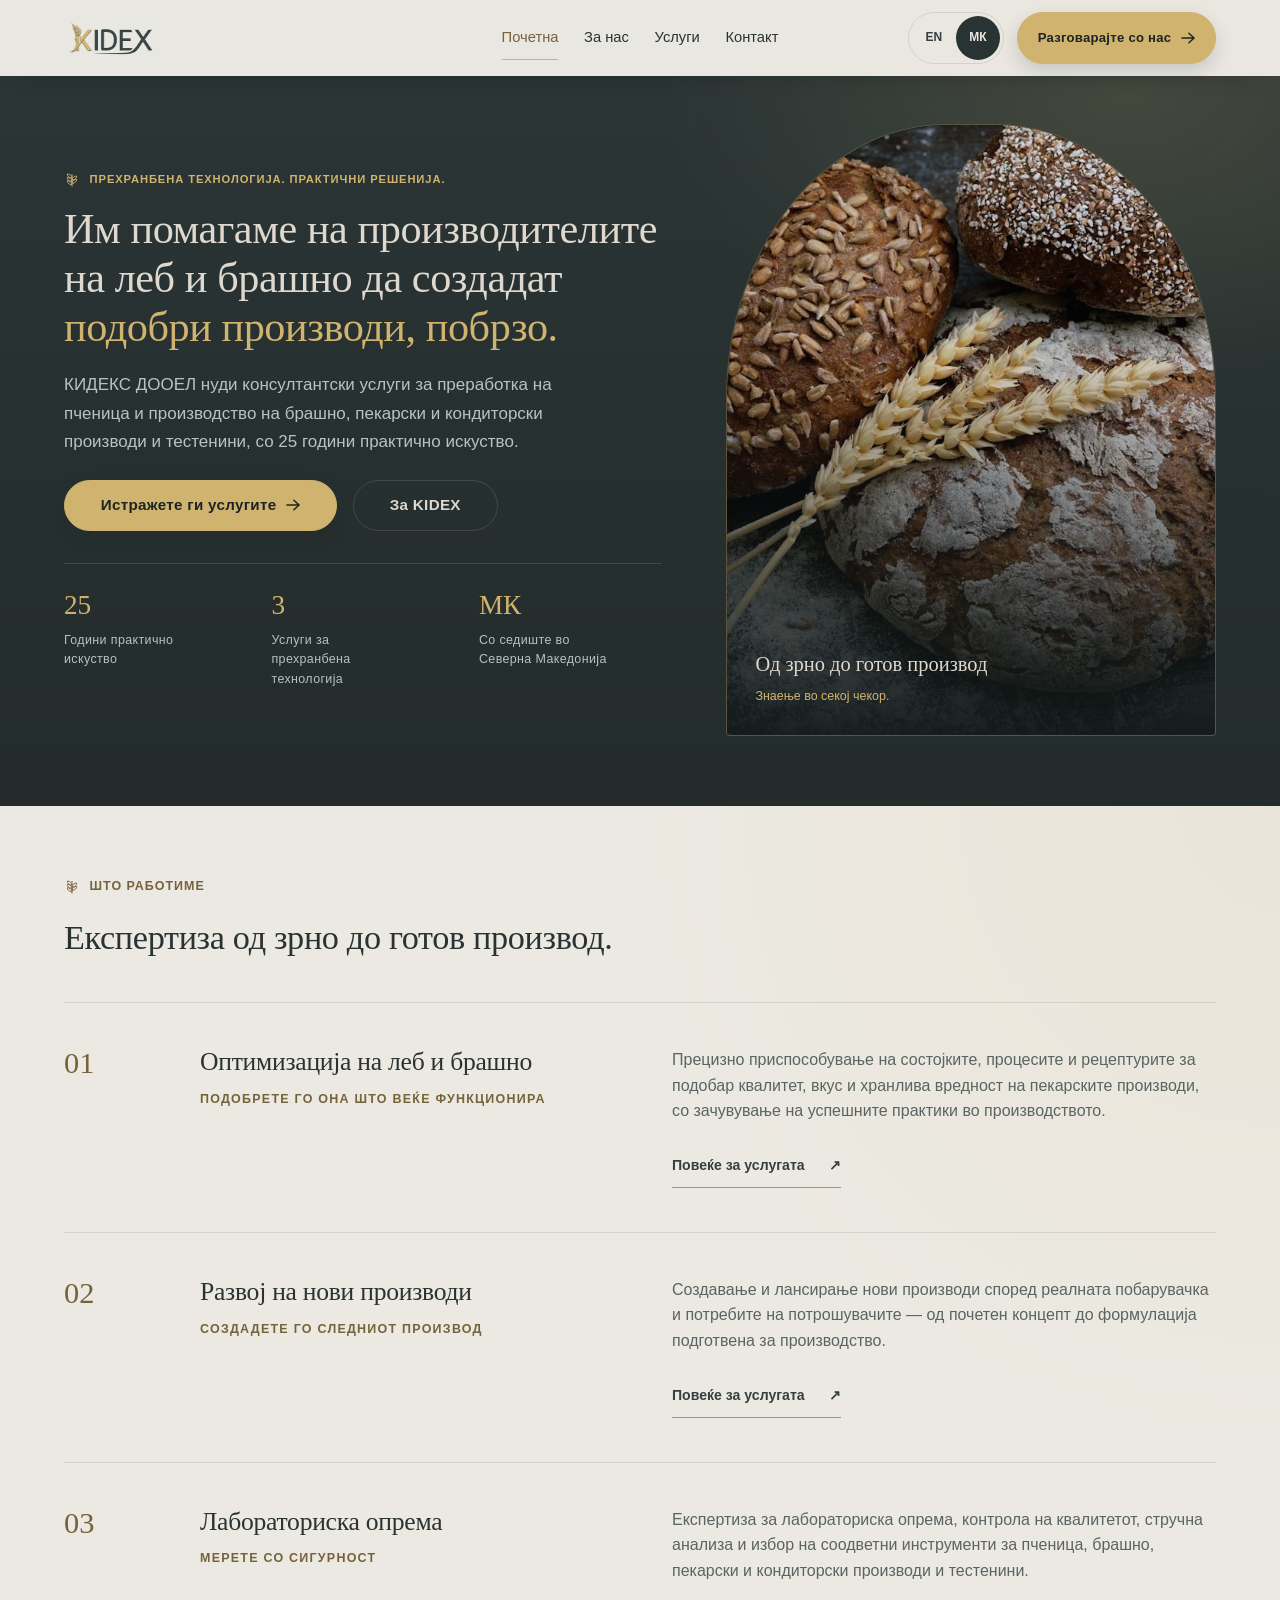
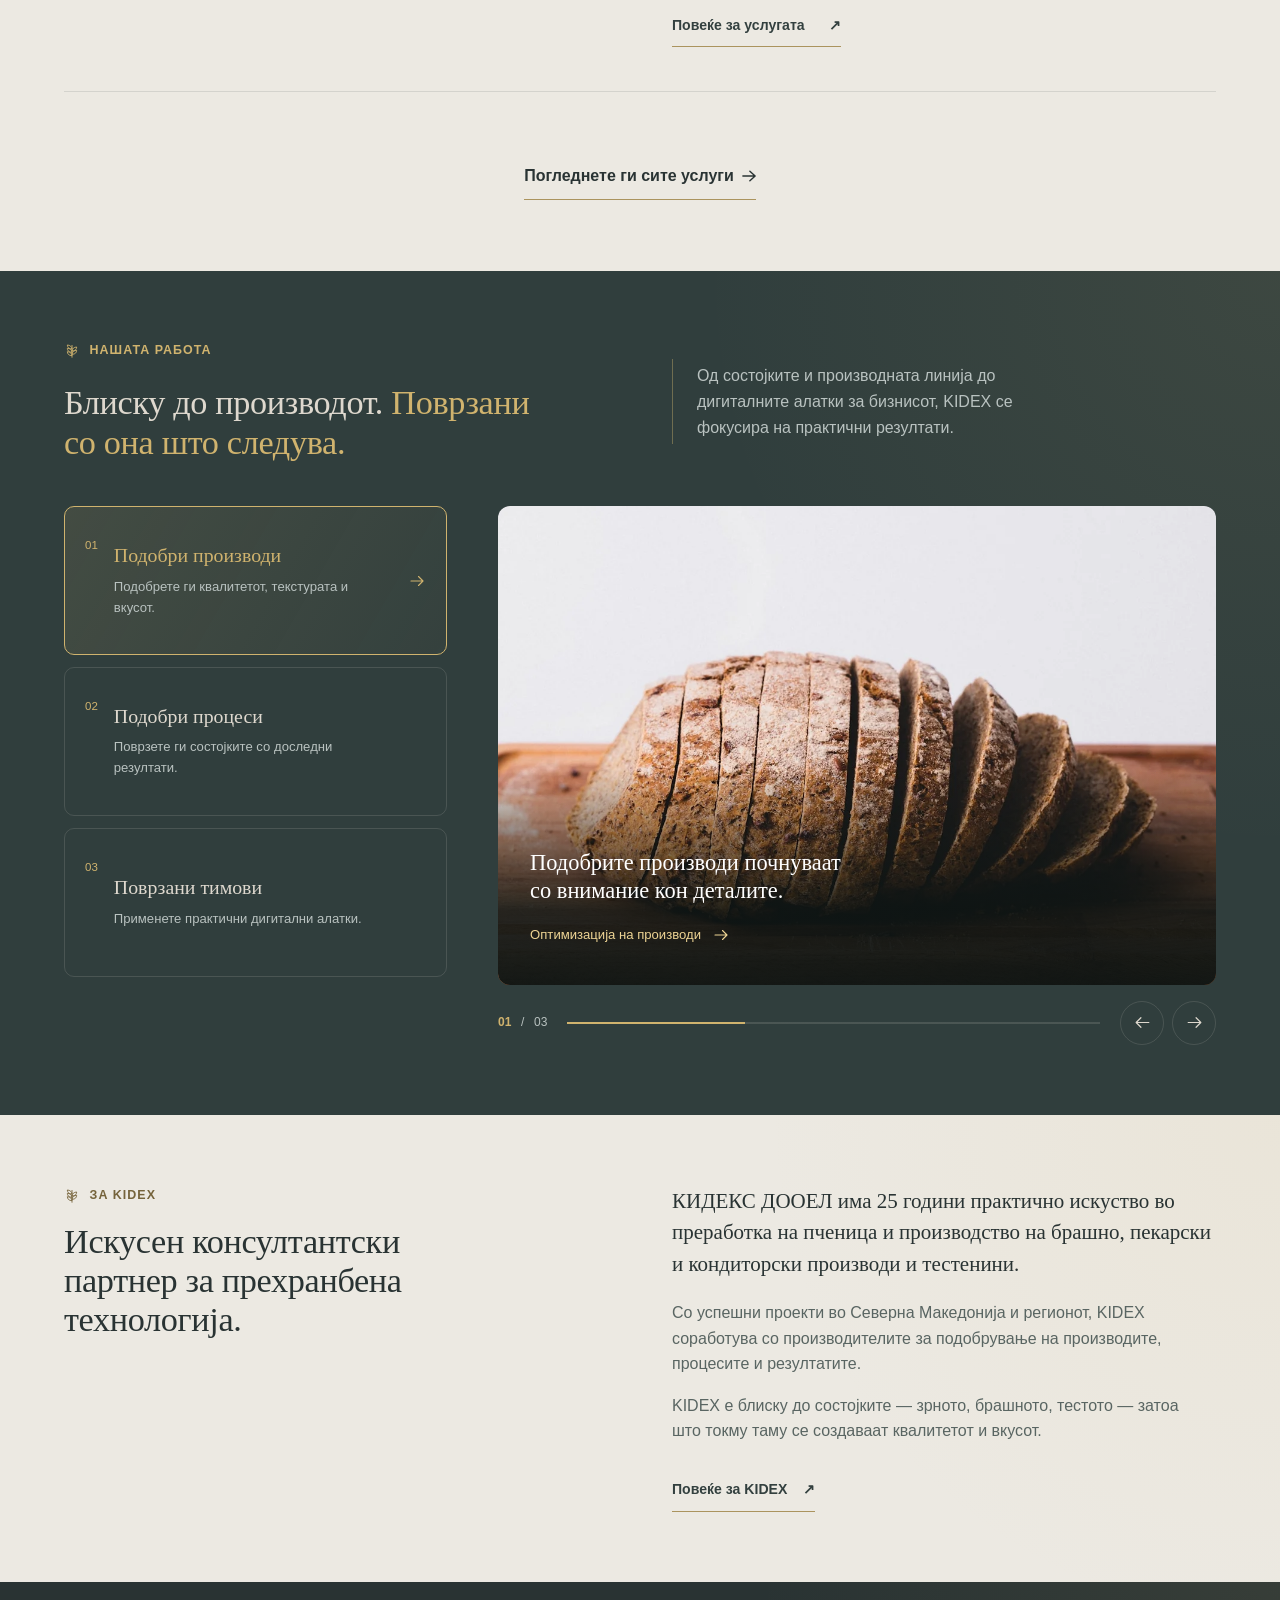
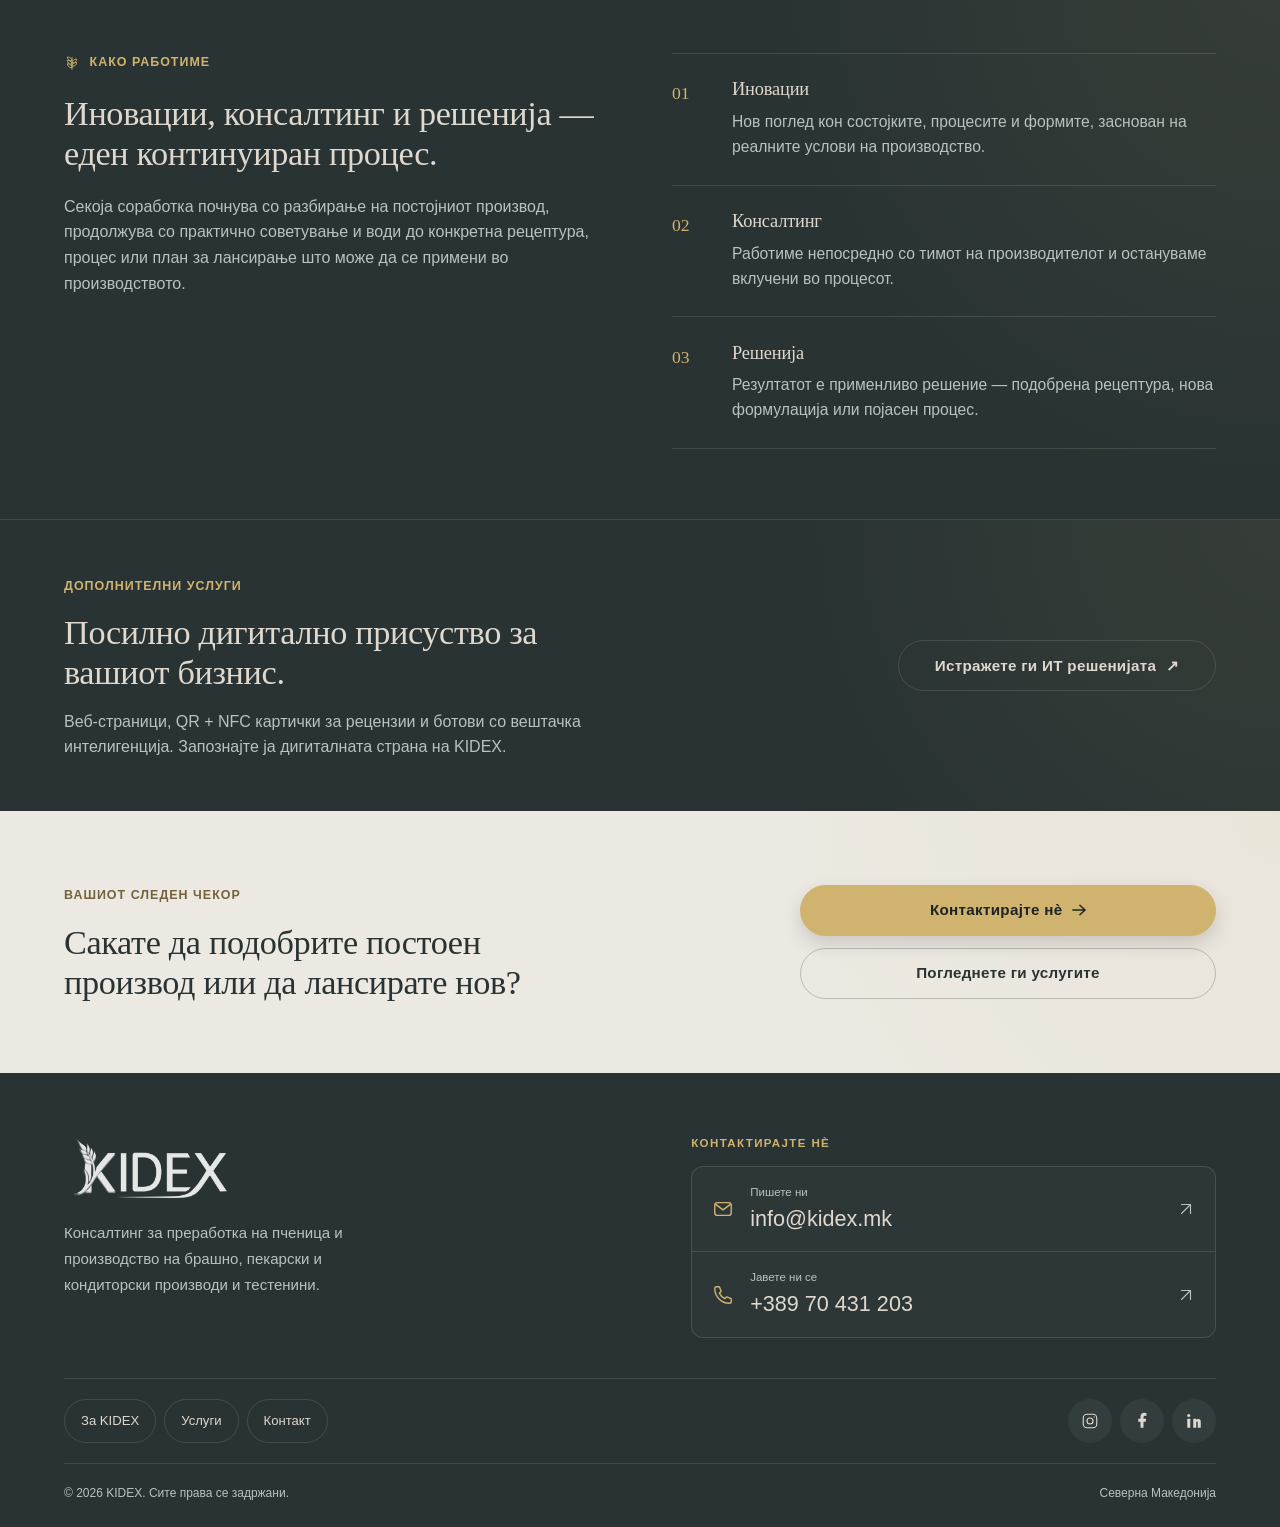
==== commit 5cf8f067: "Refine responsive design and add real service photography" ====
--- a/mk/index.html
+++ b/mk/index.html
@@ -1,36 +1,33 @@
 <!DOCTYPE html>
-
-<html lang="mk">
-<head>
-<meta charset="utf-8"/>
-<meta content="width=device-width, initial-scale=1.0" name="viewport"/>
+<html lang="mk"><head>
+<meta charset="utf-8">
+<meta content="width=device-width, initial-scale=1.0" name="viewport">
 <title>KIDEX — Иновации, консалтинг и решенија за производители на леб и брашно</title>
-<meta content="KIDEX нуди консултантски услуги за преработка на пченица и производство на брашно, пекарски и кондиторски производи и тестенини, со 25 години практично искуство." name="description"/>
-<meta content="#293333" name="theme-color"/>
+<meta content="KIDEX нуди консултантски услуги за преработка на пченица и производство на брашно, пекарски и кондиторски производи и тестенини, со 25 години практично искуство." name="description">
+<meta content="#293333" name="theme-color">
 <!-- Open Graph -->
-<meta content="website" property="og:type"/>
-<meta content="KIDEX" property="og:site_name"/>
-<meta content="KIDEX — Иновации, консалтинг и решенија" property="og:title"/>
-<meta content="Оптимизација на леб и брашно и развој на нови производи за производители што сакаат подобар квалитет и побрзи резултати." property="og:description"/>
-<meta content="https://kidex.mk/images/kidex-logo-horizontal.png" property="og:image"/>
-<meta content="https://kidex.mk/mk/" property="og:url"/>
-<link href="../favicon/favicon-32.png" rel="icon" sizes="32x32" type="image/png"/>
-<link href="../favicon/favicon-16.png" rel="icon" sizes="16x16" type="image/png"/>
-<link href="../favicon/favicon-180.png" rel="apple-touch-icon" sizes="180x180"/>
-<link href="../favicon/favicon-192.png" rel="icon" sizes="192x192" type="image/png"/>
-<link href="https://fonts.googleapis.com" rel="preconnect"/>
-<link crossorigin="" href="https://fonts.gstatic.com" rel="preconnect"/>
-<link href="../css/style.css?v=6" rel="stylesheet"/>
-<link href="../css/style.css" rel="stylesheet"/>
-<noscript><style>.hamburger { display:none !important; } .main-nav { display:flex !important; flex-wrap:wrap; gap:.8rem; } .site-header .container { flex-wrap:wrap; } .main-nav { order:3; width:100%; justify-content:center; } #contact-form .form-field, #contact-form button, #contact-form .form-intro { display:none; } .hero, .page-hero { padding-top:11rem; }</style></noscript><link href="https://kidex.mk/mk/" rel="canonical"/><link href="https://kidex.mk/" hreflang="en" rel="alternate"/><link href="https://kidex.mk/mk/" hreflang="mk" rel="alternate"/><link href="https://kidex.mk/" hreflang="x-default" rel="alternate"/><meta content="mk_MK" property="og:locale"/><meta content="en_GB" property="og:locale:alternate"/></head>
-<body><a class="skip-link" href="#main">Прескокни до содржината</a>
+<meta content="website" property="og:type">
+<meta content="KIDEX" property="og:site_name">
+<meta content="KIDEX — Иновации, консалтинг и решенија" property="og:title">
+<meta content="Оптимизација на леб и брашно и развој на нови производи за производители што сакаат подобар квалитет и побрзи резултати." property="og:description">
+<meta content="https://kidex.mk/images/kidex-logo-horizontal.png" property="og:image">
+<meta content="https://kidex.mk/mk/" property="og:url">
+<link href="../favicon/favicon-32.png" rel="icon" sizes="32x32" type="image/png">
+<link href="../favicon/favicon-16.png" rel="icon" sizes="16x16" type="image/png">
+<link href="../favicon/favicon-180.png" rel="apple-touch-icon" sizes="180x180">
+<link href="../favicon/favicon-192.png" rel="icon" sizes="192x192" type="image/png">
+<link href="https://fonts.googleapis.com" rel="preconnect">
+<link crossorigin="" href="https://fonts.gstatic.com" rel="preconnect">
+<link href="../css/style.css?v=20" rel="stylesheet">
+<noscript><style>.hamburger { display:none !important; } .main-nav { display:flex !important; flex-wrap:wrap; gap:.8rem; } .site-header .container { display:flex; flex-wrap:wrap; padding-block:.75rem; } .main-nav { order:3; width:100%; justify-content:center; } #contact-form .form-field, #contact-form button, #contact-form .form-intro { display:none; } .hero, .page-hero { padding-top:11rem; }</style></noscript><link href="https://kidex.mk/mk/" rel="canonical"><link href="https://kidex.mk/" hreflang="en" rel="alternate"><link href="https://kidex.mk/mk/" hreflang="mk" rel="alternate"><link href="https://kidex.mk/" hreflang="x-default" rel="alternate"><meta content="mk_MK" property="og:locale"><meta content="en_GB" property="og:locale:alternate"></head>
+<body class="page-index"><a class="skip-link" href="#main">Прескокни до содржината</a>
 <!-- Icon sprite (reused across the page via <use>) -->
 <svg aria-hidden="true" height="0" style="position:absolute" width="0">
-<symbol id="icon-sprig" viewbox="0 0 24 24"><path d="M12 22V3m0 6C7 9 5 6 5 3c4 0 7 3 7 6Zm0 5c-5 0-7-3-7-6 4 0 7 3 7 6Zm0 5c-5 0-7-3-7-6 4 0 7 3 7 6Zm0-7c5 0 7-3 7-6-4 0-7 3-7 6Zm0 5c5 0 7-3 7-6-4 0-7 3-7 6Z" fill="none" stroke="currentColor" stroke-linejoin="round" stroke-width="1.3"></path></symbol>
-<symbol id="icon-arrow" viewbox="0 0 16 16">
+<symbol id="icon-sprig" viewBox="0 0 24 24"><path d="M12 22V3m0 6C7 9 5 6 5 3c4 0 7 3 7 6Zm0 5c-5 0-7-3-7-6 4 0 7 3 7 6Zm0 5c-5 0-7-3-7-6 4 0 7 3 7 6Zm0-7c5 0 7-3 7-6-4 0-7 3-7 6Zm0 5c5 0 7-3 7-6-4 0-7 3-7 6Z" fill="none" stroke="currentColor" stroke-linejoin="round" stroke-width="1.3"></path></symbol>
+<symbol id="icon-arrow" viewBox="0 0 16 16">
 <path d="M1 8h13.5M9 2.5 15 8l-6 5.5" fill="none" stroke-linecap="round" stroke-linejoin="round" stroke-width="1.6"></path>
 </symbol>
-<symbol id="icon-instagram" viewbox="0 0 24 24">
+<symbol id="icon-instagram" viewBox="0 0 24 24">
 <rect fill="none" height="18" rx="5" stroke-width="1.6" width="18" x="3" y="3"></rect>
 <circle cx="12" cy="12" fill="none" r="4.2" stroke-width="1.6"></circle>
 <circle cx="17.4" cy="6.6" fill="currentColor" r="1.1" stroke="none"></circle>
@@ -38,8 +35,11 @@
 </svg>
 <header class="site-header" id="site-header">
 <div class="container">
+<button aria-controls="mobile-panel" aria-expanded="false" aria-label="Отвори мени" class="hamburger" type="button">
+<span></span><span></span><span></span>
+</button>
 <a aria-label="KIDEX почетна" class="brand" href="index.html">
-<img alt="KIDEX — Иновации, консалтинг, решенија" height="210" src="../images/kidex-logo-nav.png" width="560"/>
+<img alt="KIDEX — Иновации, консалтинг, решенија" height="210" src="../images/kidex-logo-nav.png" width="560">
 </a>
 <nav aria-label="Главна навигација" class="main-nav">
 <a aria-current="page" href="index.html">Почетна</a>
@@ -47,13 +47,13 @@
 <a href="services.html">Услуги</a>
 <a href="contact.html">Контакт</a>
 </nav>
-<div class="nav-actions"><nav aria-label="Јазик" class="language-switch"><a aria-label="English" href="../index.html" hreflang="en" lang="en">EN</a><a aria-current="true" aria-label="Македонски" href="index.html" hreflang="mk" lang="mk">МК</a></nav>
+<div class="nav-actions">
+<nav aria-label="Јазик" class="language-switch"><a aria-label="English" href="../index.html" hreflang="en" lang="en">EN</a><a aria-current="true" aria-label="Македонски" href="index.html" hreflang="mk" lang="mk">МК</a>
+</nav>
 <a class="btn btn-primary desktop-only" href="contact.html">
         Разговарајте со нас <svg aria-hidden="true" focusable="false"><use href="#icon-arrow"></use></svg>
 </a>
-<button aria-controls="mobile-panel" aria-expanded="false" aria-label="Отвори мени" class="hamburger" type="button">
-<span></span><span></span><span></span>
-</button>
+
 </div>
 </div>
 </header>
@@ -67,27 +67,121 @@
 <a class="btn btn-outline" href="contact.html">Разговарајте со нас <svg aria-hidden="true" focusable="false"><use href="#icon-arrow"></use></svg></a>
 </div>
 <main id="main" tabindex="-1">
-<!-- ============ HERO ============ -->
 <section class="hero">
 <div class="container">
 <div class="hero-copy">
 <span class="eyebrow"><svg aria-hidden="true" class="sprig" focusable="false"><use href="#icon-sprig"></use></svg>Прехранбена технологија. Практични решенија.</span>
-<h1>Им помагаме на производителите на леб и брашно да создадат <em>подобри производи, побрзо.</em></h1>
+<h1>Им помагаме на производителите на леб и брашно да создадат <em>подобри производи, побрзо.</em>
+</h1>
 <p class="lede">КИДЕКС ДООЕЛ нуди консултантски услуги за преработка на пченица и производство на брашно, пекарски и кондиторски производи и тестенини, со 25 години практично искуство.</p>
 <div class="hero-actions">
-<a class="btn btn-primary" href="services.html">Како работиме <svg aria-hidden="true" focusable="false"><use href="#icon-arrow"></use></svg></a>
+<a class="btn btn-primary" href="#services">Истражете ги услугите <svg aria-hidden="true" focusable="false"><use href="#icon-arrow"></use></svg></a>
 <a class="btn btn-outline" href="about.html">За KIDEX</a>
 </div>
 <div class="hero-meta">
-<div><span>25</span><small>Години практично искуство</small></div>
-<div><span>01–03</span><small>Специјализирани консултантски услуги</small></div>
-<div><span>МК</span><small>Со седиште во Северна Македонија</small></div>
-</div>
-</div>
-<div class="hero-visual"><div class="hero-image-wrap"><img alt="Свежи лебови со семки и пченица на темна пекарска површина" class="hero-image" fetchpriority="high" height="798" src="../images/bakery-process.webp" width="1200"/><div class="hero-image-caption"><span>Од зрно до готов производ</span><span>Знаење во секој чекор.</span></div></div></div>
-</div>
-</section>
-<!-- ============ ABOUT ============ -->
+<div><span>25</span><small>Години практично искуство</small>
+</div>
+<div><span>3</span><small>Услуги за прехранбена технологија</small>
+</div>
+<div><span>МК</span><small>Со седиште во Северна Македонија</small>
+</div>
+</div>
+</div>
+<div class="hero-visual">
+<div class="hero-image-wrap"><img alt="Свежи лебови со семки и пченица на темна пекарска површина" class="hero-image" fetchpriority="high" height="798" src="../images/bakery-process.webp" width="1200">
+<div class="hero-image-caption"><span>Од зрно до готов производ</span><span>Знаење во секој чекор.</span>
+</div>
+</div>
+</div>
+</div>
+</section>
+<section class="on-light home-services" id="services">
+<div class="container">
+<div class="section-head reveal">
+<span class="eyebrow"><svg aria-hidden="true" class="sprig" focusable="false"><use href="#icon-sprig"></use></svg>Што работиме</span>
+<h2>Експертиза од зрно до готов производ.</h2>
+</div>
+<div class="service-row reveal">
+<div class="service-index">01</div>
+<div class="service-title">
+<h3>Оптимизација на леб и брашно</h3>
+<span class="tag">Подобрете го она што веќе функционира</span>
+</div>
+<div class="service-desc">
+<p>Прецизно приспособување на состојките, процесите и рецептурите за подобар квалитет, вкус и хранлива вредност на пекарските производи, со зачувување на успешните практики во производството.</p>
+<a class="service-link" href="services.html#optimization">Повеќе за услугата <span aria-hidden="true">↗</span></a>
+</div>
+</div>
+<div class="service-row reveal">
+<div class="service-index">02</div>
+<div class="service-title">
+<h3>Развој на нови производи</h3>
+<span class="tag">Создадете го следниот производ</span>
+</div>
+<div class="service-desc">
+<p>Создавање и лансирање нови производи според реалната побарувачка и потребите на потрошувачите — од почетен концепт до формулација подготвена за производство.</p>
+<a class="service-link" href="services.html#development">Повеќе за услугата <span aria-hidden="true">↗</span></a>
+</div>
+</div>
+<div class="service-row reveal">
+<div class="service-index">03</div>
+<div class="service-title">
+<h3>Лабораториска опрема</h3>
+<span class="tag">Мерете со сигурност</span>
+</div>
+<div class="service-desc">
+<p>Експертиза за лабораториска опрема, контрола на квалитетот, стручна анализа и избор на соодветни инструменти за пченица, брашно, пекарски и кондиторски производи и тестенини.</p>
+<a class="service-link" href="services.html#laboratory-equipment">Повеќе за услугата <span aria-hidden="true">↗</span></a>
+</div>
+</div>
+<div class="text-center mt-lg reveal">
+<a class="btn-ghost" href="services.html">Погледнете ги сите услуги <svg aria-hidden="true" focusable="false"><use href="#icon-arrow"></use></svg></a>
+</div>
+</div>
+</section>
+<section class="photo-band work-showcase on-dark" aria-labelledby="showcase-heading">
+<div class="container">
+<div class="photo-head">
+<div class="photo-heading"><span class="eyebrow"><svg aria-hidden="true" class="sprig" focusable="false"><use href="#icon-sprig"></use></svg>Нашата работа</span>
+<h2 id="showcase-heading">Блиску до производот. <em>Поврзани со она што следува.</em></h2>
+</div>
+<p>Од состојките и производната линија до дигиталните алатки за бизнисот, KIDEX се фокусира на практични резултати.</p>
+</div>
+<div class="showcase-layout">
+<div class="showcase-tabs" aria-label="Изберете тема" hidden>
+<button class="showcase-tab" id="showcase-tab-1" type="button" aria-controls="showcase-slide-1">
+<span class="showcase-tab-number" aria-hidden="true">01</span><span class="showcase-tab-copy"><span class="showcase-tab-title">Подобри производи</span><span class="showcase-tab-description">Подобрете ги квалитетот, текстурата и вкусот.</span></span><span class="showcase-tab-arrow"><svg aria-hidden="true" focusable="false" viewBox="0 0 24 24" fill="none" stroke="currentColor" stroke-width="1.5" stroke-linecap="round" stroke-linejoin="round"><path d="M4 12h16m-6-6 6 6-6 6"/></svg></span>
+</button>
+<button class="showcase-tab" id="showcase-tab-2" type="button" aria-controls="showcase-slide-2">
+<span class="showcase-tab-number" aria-hidden="true">02</span><span class="showcase-tab-copy"><span class="showcase-tab-title">Подобри процеси</span><span class="showcase-tab-description">Поврзете ги состојките со доследни резултати.</span></span><span class="showcase-tab-arrow"><svg aria-hidden="true" focusable="false" viewBox="0 0 24 24" fill="none" stroke="currentColor" stroke-width="1.5" stroke-linecap="round" stroke-linejoin="round"><path d="M4 12h16m-6-6 6 6-6 6"/></svg></span>
+</button>
+<button class="showcase-tab" id="showcase-tab-3" type="button" aria-controls="showcase-slide-3">
+<span class="showcase-tab-number" aria-hidden="true">03</span><span class="showcase-tab-copy"><span class="showcase-tab-title">Поврзани тимови</span><span class="showcase-tab-description">Применете практични дигитални алатки.</span></span><span class="showcase-tab-arrow"><svg aria-hidden="true" focusable="false" viewBox="0 0 24 24" fill="none" stroke="currentColor" stroke-width="1.5" stroke-linecap="round" stroke-linejoin="round"><path d="M4 12h16m-6-6 6 6-6 6"/></svg></span>
+</button>
+</div>
+<div class="showcase-gallery">
+<div class="showcase-stage">
+<figure class="showcase-slide" id="showcase-slide-1">
+<img src="../images/bread-shelf.webp" alt="Исечен интегрален леб на дрвена даска" width="1200" height="800" loading="lazy" decoding="async" draggable="false">
+<figcaption><p>Подобрите производи почнуваат со внимание кон деталите.</p><a href="services.html#optimization">Оптимизација на производи <svg aria-hidden="true" focusable="false" viewBox="0 0 24 24" fill="none" stroke="currentColor" stroke-width="1.5" stroke-linecap="round" stroke-linejoin="round"><path d="M4 12h16m-6-6 6 6-6 6"/></svg></a></figcaption>
+</figure>
+<figure class="showcase-slide" id="showcase-slide-2">
+<img src="../images/flour-detail.webp" alt="Брашно врз свежо печени кроасани" width="1200" height="960" loading="lazy" decoding="async" draggable="false">
+<figcaption><p>Состојки, процес и резултат.</p><a href="services.html#development">Развој на нови производи <svg aria-hidden="true" focusable="false" viewBox="0 0 24 24" fill="none" stroke="currentColor" stroke-width="1.5" stroke-linecap="round" stroke-linejoin="round"><path d="M4 12h16m-6-6 6 6-6 6"/></svg></a></figcaption>
+</figure>
+<figure class="showcase-slide" id="showcase-slide-3">
+<img src="../images/digital-team.webp" alt="Дигитален тим соработува со лаптопи во работен простор" width="1200" height="1799" loading="lazy" decoding="async" draggable="false">
+<figcaption><p>Решенија создадени за вистински тимови.</p><a href="services.html#it-solutions">ИТ решенија <svg aria-hidden="true" focusable="false" viewBox="0 0 24 24" fill="none" stroke="currentColor" stroke-width="1.5" stroke-linecap="round" stroke-linejoin="round"><path d="M4 12h16m-6-6 6 6-6 6"/></svg></a></figcaption>
+</figure>
+</div>
+<div class="showcase-controls" hidden>
+<p class="showcase-count" aria-live="polite" aria-atomic="true"><span data-showcase-current>01</span><span>/</span><span>03</span></p>
+<div class="showcase-arrows"><button class="showcase-prev" type="button" aria-label="Претходна фотографија"><svg aria-hidden="true" focusable="false" viewBox="0 0 24 24" fill="none" stroke="currentColor" stroke-width="1.5" stroke-linecap="round" stroke-linejoin="round"><path d="M4 12h16m-6-6 6 6-6 6"/></svg></button><button class="showcase-next" type="button" aria-label="Следна фотографија"><svg aria-hidden="true" focusable="false" viewBox="0 0 24 24" fill="none" stroke="currentColor" stroke-width="1.5" stroke-linecap="round" stroke-linejoin="round"><path d="M4 12h16m-6-6 6 6-6 6"/></svg></button></div>
+</div>
+</div>
+</div>
+</div>
+</section>
 <section class="on-light home-about" id="expertise">
 <div class="container about-grid">
 <div class="about-intro reveal">
@@ -97,108 +191,56 @@
 <div class="about-copy reveal">
 <p class="lead">КИДЕКС ДООЕЛ има 25 години практично искуство во преработка на пченица и производство на брашно, пекарски и кондиторски производи и тестенини.</p>
 <p>Со успешни проекти во Северна Македонија и регионот, KIDEX соработува со производителите за подобрување на производите, процесите и резултатите.</p>
-<a class="service-link" href="about.html">Повеќе за KIDEX <span aria-hidden="true">↗</span></a></div>
-</div>
-</section>
-<!-- ============ WORK IN CONTEXT ============ -->
-<section class="photo-band on-dark">
-<div class="container">
-<div class="photo-head reveal"><div class="photo-heading"><span class="eyebrow"><svg aria-hidden="true" class="sprig" focusable="false"><use href="#icon-sprig"></use></svg>Нашата работа</span><h2>Блиску до производот. Подготвени за следниот чекор.</h2></div>
-<p>Од состојките и производната линија до дигиталните алатки за бизнисот, KIDEX се фокусира на практични резултати.</p>
-</div>
-<div class="photo-grid reveal-stagger">
-<figure>
-<img alt="Исечен интегрален леб на дрвена даска" decoding="async" height="800" loading="lazy" src="../images/bread-shelf.webp" width="1200"/>
-<figcaption>Подобрите производи почнуваат со внимание кон деталите.</figcaption>
-</figure>
-<figure>
-<img alt="Брашно врз свежо печени кроасани" decoding="async" height="960" loading="lazy" src="../images/flour-detail.webp" width="1200"/>
-<figcaption>Состојки, процес и резултат.</figcaption>
-</figure>
-<figure>
-<img alt="Дигитален тим соработува со лаптопи во работен простор" decoding="async" height="1799" loading="lazy" src="../images/digital-team.webp" width="1200"/>
-<figcaption>Решенија создадени за вистински тимови.</figcaption>
-</figure>
-</div>
-</div>
-</section>
-<!-- ============ SERVICES (condensed) ============ -->
-<section class="on-light home-services">
-<div class="container">
-<div class="section-head reveal">
-<span class="eyebrow"><svg aria-hidden="true" class="sprig" focusable="false"><use href="#icon-sprig"></use></svg>Што работиме</span>
-<h2>Експертиза од зрно до готов производ.</h2>
-</div>
-<div class="service-row reveal">
-<div class="service-index">01</div>
-<div class="service-title">
-<h3>Оптимизација на леб и брашно</h3>
-<span class="tag">Подобрете го она што веќе функционира</span>
-</div>
-<div class="service-desc">
-<p>Прецизно приспособување на состојките, процесите и рецептурите за подобар квалитет, вкус и хранлива вредност на пекарските производи, со зачувување на успешните практики во производството.</p>
-<a class="service-link" href="services.html#optimization">Повеќе за услугата <span aria-hidden="true">↗</span></a></div>
-</div>
-<div class="service-row reveal">
-<div class="service-index">02</div>
-<div class="service-title">
-<h3>Развој на нови производи</h3>
-<span class="tag">Создадете го следниот производ</span>
-</div>
-<div class="service-desc">
-<p>Создавање и лансирање нови производи според реалната побарувачка и потребите на потрошувачите — од почетен концепт до формулација подготвена за производство.</p>
-<a class="service-link" href="services.html#development">Повеќе за услугата <span aria-hidden="true">↗</span></a></div>
-</div>
-<div class="service-row reveal">
-<div class="service-index">03</div>
-<div class="service-title">
-<h3>Лабораториска опрема</h3>
-<span class="tag">Мерете со сигурност</span>
-</div>
-<div class="service-desc">
-<p>Експертиза за лабораториска опрема, контрола на квалитетот, стручна анализа и избор на соодветни инструменти за пченица, брашно, пекарски и кондиторски производи и тестенини.</p>
-<a class="service-link" href="services.html#laboratory-equipment">Повеќе за услугата <span aria-hidden="true">↗</span></a></div>
-</div>
-<div class="text-center mt-lg reveal">
-<a class="btn-ghost" href="services.html">Погледнете ги сите услуги <svg aria-hidden="true" focusable="false" style="width:14px;height:14px;display:inline-block;vertical-align:-2px;margin-left:4px;"><use href="#icon-arrow"></use></svg></a>
-</div>
-</div>
-</section>
-<!-- ============ APPROACH (dark statement) ============ -->
+<p>KIDEX е блиску до состојките — зрното, брашното, тестото — затоа што токму таму се создаваат квалитетот и вкусот.</p><a class="service-link" href="about.html">Повеќе за KIDEX <span aria-hidden="true">↗</span></a>
+</div>
+</div>
+</section>
 <section class="on-dark">
 <div class="container approach">
 <div class="approach-statement reveal">
 <span class="eyebrow"><svg aria-hidden="true" class="sprig" focusable="false"><use href="#icon-sprig"></use></svg>Како работиме</span>
 <h2>Иновации, консалтинг и решенија — еден континуиран процес.</h2>
-<p style="margin-top:1.5rem; color: var(--text-on-dark-muted); font-size:1.05rem;">Секоја соработка почнува со разбирање на постојниот производ, продолжува со практично советување и води до конкретна рецептура, процес или план за лансирање што може да се примени во производството.</p>
+<p>Секоја соработка почнува со разбирање на постојниот производ, продолжува со практично советување и води до конкретна рецептура, процес или план за лансирање што може да се примени во производството.</p>
 </div>
 <div class="approach-list reveal">
 <div class="approach-item">
 <span class="mark">01</span>
-<div><h3>Иновации</h3><p>Нов поглед кон состојките, процесите и формите, заснован на реалните услови на производство.</p></div>
+<div>
+<h3>Иновации</h3>
+<p>Нов поглед кон состојките, процесите и формите, заснован на реалните услови на производство.</p>
+</div>
 </div>
 <div class="approach-item">
 <span class="mark">02</span>
-<div><h3>Консалтинг</h3><p>Работиме непосредно со тимот на производителот и остануваме вклучени во процесот.</p></div>
+<div>
+<h3>Консалтинг</h3>
+<p>Работиме непосредно со тимот на производителот и остануваме вклучени во процесот.</p>
+</div>
 </div>
 <div class="approach-item">
 <span class="mark">03</span>
-<div><h3>Решенија</h3><p>Резултатот е применливо решение — подобрена рецептура, нова формулација или појасен процес.</p></div>
-</div>
-</div>
-</div>
-</section>
-<!-- ============ WORK / FOCUS ============ -->
-<section class="on-light work-band">
-<div class="container work-grid">
-<div class="work-copy reveal"><div class="work-intro"><span class="eyebrow"><svg aria-hidden="true" class="sprig" focusable="false"><use href="#icon-sprig"></use></svg>Нашиот фокус</span><p class="lead">KIDEX е блиску до состојките — зрното, брашното, тестото — затоа што токму таму се создаваат квалитетот и вкусот.</p></div><div class="work-detail"><div class="work-note">Кажете ни за вашиот производ, производниот процес и што сакате да подобрите. Ќе ви помогнеме да го одредите следниот практичен чекор.</div><a class="btn btn-outline-dark" href="contact.html">Разговарајте за проект <svg aria-hidden="true" focusable="false"><use href="#icon-arrow"></use></svg></a></div></div>
-</div>
-</section><section class="digital-teaser on-dark"><div class="container"><div><span class="eyebrow">Повеќе од прехранбена технологија</span><h2>Посилно дигитално присуство за вашиот бизнис.</h2><p>Веб-страници, QR + NFC картички за рецензии и ботови со вештачка интелигенција. Запознајте ја дигиталната страна на KIDEX.</p></div><a class="btn btn-outline" href="services.html#it-solutions">Истражете ги ИТ решенијата <span aria-hidden="true">↗</span></a></div></section>
-<!-- ============ CTA ============ -->
+<div>
+<h3>Решенија</h3>
+<p>Резултатот е применливо решение — подобрена рецептура, нова формулација или појасен процес.</p>
+</div>
+</div>
+</div>
+</div>
+</section>
+<section class="digital-teaser on-dark">
+<div class="container">
+<div><span class="eyebrow">Дополнителни услуги</span>
+<h2>Посилно дигитално присуство за вашиот бизнис.</h2>
+<p>Веб-страници, QR + NFC картички за рецензии и ботови со вештачка интелигенција. Запознајте ја дигиталната страна на KIDEX.</p>
+</div><a class="btn btn-outline" href="services.html#it-solutions">Истражете ги ИТ решенијата <span aria-hidden="true">↗</span></a>
+</div>
+</section>
 <section class="cta-band">
 <div class="container">
 <div class="cta-inner reveal">
+<div class="cta-copy"><span class="eyebrow">Вашиот следен чекор</span>
 <h2>Сакате да подобрите постоен производ или да лансирате нов?</h2>
+</div>
 <div class="cta-actions">
 <a class="btn btn-primary" href="contact.html">Контактирајте нè <svg aria-hidden="true" focusable="false"><use href="#icon-arrow"></use></svg></a>
 <a class="btn btn-outline-dark" href="services.html">Погледнете ги услугите</a>
@@ -209,38 +251,38 @@
 </main>
 <footer class="site-footer">
 <div class="container">
-<div class="footer-top">
+<div class="footer-main">
 <div class="footer-brand">
-<img alt="KIDEX — Иновации, консалтинг, решенија" height="331" src="../images/kidex-logo-full.png" width="738"/>
+<a class="footer-logo" href="index.html" aria-label="KIDEX почетна"><img src="../images/kidex-logo-nav.png" width="560" height="210" alt="KIDEX — Иновации, консалтинг, решенија"></a>
 <p>Консалтинг за преработка на пченица и производство на брашно, пекарски и кондиторски производи и тестенини.</p>
 </div>
-<div class="footer-col">
-<h2>Навигација</h2>
-<ul>
-<li><a href="index.html">Почетна</a></li>
-<li><a href="about.html">За нас</a></li>
-<li><a href="services.html">Услуги</a></li>
-<li><a href="contact.html">Контакт</a></li>
-</ul>
-</div>
-<div class="footer-col">
-<h2>Услуги</h2>
-<ul>
-<li><a href="services.html#optimization">Оптимизација на производи</a></li>
-<li><a href="services.html#development">Развој на нови производи</a></li>
-<li><a href="services.html#laboratory-equipment">Лабораториска опрема</a></li>
-<li><a href="services.html#it-solutions">ИТ решенија</a></li>
-</ul>
-</div>
-<div class="footer-col">
-<h2>Поврзете се</h2>
-<ul><li><a href="mailto:info@kidex.mk">info@kidex.mk</a></li><li><a href="tel:+38970431203">+389 70 431 203</a></li>
-<li><a href="https://www.instagram.com/kidex.mk/" rel="noopener" target="_blank">Instagram</a></li>
-<li><a href="https://www.facebook.com/profile.php?id=100089504146564" rel="noopener" target="_blank">Facebook</a></li>
-<li><a href="https://www.linkedin.com/in/toni-acoski-96036b47/" rel="noopener" target="_blank">LinkedIn</a></li>
-<li><a href="https://www.kidex.mk" rel="noopener" target="_blank">kidex.mk</a></li>
-</ul>
-</div>
+<div class="footer-contact">
+<h2>Контактирајте нè</h2>
+<div class="footer-contact-card">
+<a class="footer-contact-link" href="mailto:info@kidex.mk">
+<span class="footer-contact-icon"><svg aria-hidden="true" focusable="false" viewBox="0 0 24 24" fill="none" stroke="currentColor" stroke-width="1.5" stroke-linecap="round" stroke-linejoin="round"><rect x="3" y="5" width="18" height="14" rx="3"/><path d="m4 7 8 6 8-6"/></svg></span>
+<span class="footer-contact-copy"><span class="footer-contact-label">Пишете ни</span><span class="footer-contact-value">info@kidex.mk</span></span>
+<span class="footer-contact-arrow"><svg aria-hidden="true" focusable="false" viewBox="0 0 24 24" fill="none" stroke="currentColor" stroke-width="1.5" stroke-linecap="round" stroke-linejoin="round"><path d="M6 18 18 6M6 6h12v12"/></svg></span>
+</a>
+<a class="footer-contact-link" href="tel:+38970431203">
+<span class="footer-contact-icon"><svg aria-hidden="true" focusable="false" viewBox="0 0 24 24" fill="none" stroke="currentColor" stroke-width="1.5" stroke-linecap="round" stroke-linejoin="round"><path d="M8 3H5a2 2 0 0 0-2 2c0 8.8 7.2 16 16 16a2 2 0 0 0 2-2v-3l-5-2-2 2a13 13 0 0 1-6-6l2-2-2-5Z"/></svg></span>
+<span class="footer-contact-copy"><span class="footer-contact-label">Јавете ни се</span><span class="footer-contact-value">+389 70 431 203</span></span>
+<span class="footer-contact-arrow"><svg aria-hidden="true" focusable="false" viewBox="0 0 24 24" fill="none" stroke="currentColor" stroke-width="1.5" stroke-linecap="round" stroke-linejoin="round"><path d="M6 18 18 6M6 6h12v12"/></svg></span>
+</a>
+</div>
+</div>
+</div>
+<div class="footer-utility">
+<nav class="footer-nav" aria-label="Навигација во подножјето">
+<a href="about.html">За KIDEX</a>
+<a href="services.html">Услуги</a>
+<a href="contact.html">Контакт</a>
+</nav>
+<nav class="footer-social" aria-label="Социјални мрежи">
+<a href="https://www.instagram.com/kidex.mk/" target="_blank" rel="noopener" aria-label="Instagram" title="Instagram"><svg aria-hidden="true" focusable="false" viewBox="0 0 24 24" fill="none" stroke="currentColor" stroke-width="1.5" stroke-linecap="round" stroke-linejoin="round"><rect x="3" y="3" width="18" height="18" rx="5"/><circle cx="12" cy="12" r="4"/><circle cx="17.5" cy="6.5" r=".8" fill="currentColor" stroke="none"/></svg></a>
+<a href="https://www.facebook.com/profile.php?id=100089504146564" target="_blank" rel="noopener" aria-label="Facebook" title="Facebook"><svg aria-hidden="true" focusable="false" viewBox="0 0 24 24" fill="none" stroke="currentColor" stroke-width="1.5" stroke-linecap="round" stroke-linejoin="round"><path d="M14 21v-8h3l.5-4H14V7c0-1.2.4-2 2-2h2V1.5A24 24 0 0 0 15 1c-3 0-5 1.9-5 5.4V9H7v4h3v8Z" fill="currentColor" stroke="none"/></svg></a>
+<a href="https://www.linkedin.com/in/toni-acoski-96036b47/" target="_blank" rel="noopener" aria-label="LinkedIn" title="LinkedIn"><svg aria-hidden="true" focusable="false" viewBox="0 0 24 24" fill="none" stroke="currentColor" stroke-width="1.5" stroke-linecap="round" stroke-linejoin="round"><rect x="3" y="9" width="4" height="12" rx=".5" fill="currentColor" stroke="none"/><circle cx="5" cy="4.5" r="2" fill="currentColor" stroke="none"/><path d="M11 21V9h4v1.5c1-1.5 5-2.5 6 1.5v9h-4v-7c0-2-2-2-2 0v7Z" fill="currentColor" stroke="none"/></svg></a>
+</nav>
 </div>
 <div class="footer-bottom">
 <span>© <span data-year="">2026</span> KIDEX. Сите права се задржани.</span>
@@ -248,6 +290,7 @@
 </div>
 </div>
 </footer>
-<script src="../js/script.js?v=3"></script>
-</body>
-</html>
+<script src="../js/script.js?v=6"></script>
+
+
+</body></html>
--- a/css/style.css
+++ b/css/style.css
@@ -26,11 +26,22 @@
   /* Type */
   --font-display: "Fraunces", "Iowan Old Style", Georgia, serif;
   --font-body: "Work Sans", -apple-system, BlinkMacSystemFont, "Segoe UI", sans-serif;
+  --type-hero: clamp(2rem, 1.35rem + 2.5vw, 3.375rem);
+  --type-page-title: clamp(1.875rem, 1.3rem + 2vw, 2.875rem);
+  --type-section-title: clamp(1.625rem, 1.3rem + 1.05vw, 2.25rem);
+  --type-card-title: clamp(1.25rem, 1.08rem + .65vw, 1.625rem);
+  --type-lead: clamp(1rem, .95rem + .15vw, 1.0625rem);
+  --type-intro: clamp(1.125rem, 1rem + .4vw, 1.3125rem);
+  --type-caption: clamp(1.125rem, 1rem + .5vw, 1.5rem);
 
   /* Layout */
   --container: 1280px;
   --gutter: clamp(1.5rem, 5vw, 4rem);
   --section-pad: clamp(3rem, 5.5vw, 5rem);
+  --layout-gap: clamp(2rem, 5vw, 4rem);
+  --card-pad: clamp(1.25rem, 3vw, 2.25rem);
+  --header-height: 4.75rem;
+  --hero-pad: clamp(2rem, 4vw, 3rem);
 
   /* Motion */
   --ease: cubic-bezier(0.16, 1, 0.3, 1);
@@ -71,6 +82,7 @@
   color: var(--text-body);
   background: var(--white);
   line-height: 1.6;
+  overflow-wrap: anywhere;
   -webkit-font-smoothing: antialiased;
   font-feature-settings: "liga" 1, "kern" 1;
 }
@@ -79,13 +91,14 @@
   font-family: var(--font-display);
   color: var(--charcoal-dark);
   font-weight: 500;
-  line-height: 1.08;
+  line-height: 1.16;
   letter-spacing: -0.01em;
 }
 
 p { max-width: 62ch; }
 
 .container {
+  width: 100%;
   max-width: var(--container);
   margin-inline: auto;
   padding-inline: var(--gutter);
@@ -210,19 +223,21 @@
   inset-block-start: 0;
   inset-inline: 0;
   z-index: 100;
-  padding-block: 0.7rem;
+  padding-block: 0;
   background: rgba(242, 239, 233, 0.96);
   transition: padding var(--dur-s) var(--ease), background var(--dur-s) var(--ease), box-shadow var(--dur-s) var(--ease);
   box-shadow: 0 10px 30px -22px rgba(0,0,0,0.45);
 }
 .site-header .container {
-  display: flex;
+  min-height: var(--header-height);
+  display: grid;
+  grid-template-columns: 1fr auto 1fr;
   align-items: center;
   justify-content: space-between;
   gap: 1.5rem;
 }
 .site-header.is-scrolled {
-  padding-block: 0.7rem;
+  padding-block: 0;
   background: rgba(242, 239, 233, 0.98);
   backdrop-filter: blur(10px);
   box-shadow: 0 10px 30px -20px rgba(0,0,0,0.5);
@@ -254,30 +269,32 @@
 .main-nav a:hover::after,
 .main-nav a[aria-current="page"]::after { right: 0; }
 
-.nav-actions { display: flex; align-items: center; gap: 1.25rem; }
+.nav-actions { display: flex; align-items: center; justify-self: end; gap: 1.25rem; }
 
 .hamburger {
   display: none;
-  width: 42px;
-  height: 42px;
-  border: 1px solid rgba(41, 51, 51, 0.25);
+  width: 44px;
+  height: 44px;
+  padding: 0;
+  border: 0;
   background: transparent;
   align-items: center;
   justify-content: center;
   flex-direction: column;
-  gap: 5px;
-  border-radius: 2px;
+  gap: 4.5px;
 }
 .hamburger span {
   display: block;
-  width: 18px;
+  width: 20px;
   height: 1.5px;
+  border-radius: 999px;
   background: var(--charcoal-dark);
   transition: transform var(--dur-s) var(--ease), opacity var(--dur-s) var(--ease);
 }
-.hamburger[aria-expanded="true"] span:nth-child(1) { transform: translateY(6.5px) rotate(45deg); }
-.hamburger[aria-expanded="true"] span:nth-child(2) { opacity: 0; }
-.hamburger[aria-expanded="true"] span:nth-child(3) { transform: translateY(-6.5px) rotate(-45deg); }
+.hamburger span:nth-child(2) { width: 14px; margin-inline-end: 6px; }
+.hamburger[aria-expanded="true"] span:nth-child(1) { transform: translateY(6px) rotate(45deg); }
+.hamburger[aria-expanded="true"] span:nth-child(2) { opacity: 0; transform: scaleX(0); }
+.hamburger[aria-expanded="true"] span:nth-child(3) { transform: translateY(-6px) rotate(-45deg); }
 
 .mobile-panel {
   position: fixed;
@@ -287,8 +304,8 @@
   display: flex;
   flex-direction: column;
   justify-content: flex-start;
-  padding: 7.5rem var(--gutter) 2.5rem;
-  transform: translateX(100%);
+  padding: calc(var(--header-height) + 2rem) var(--gutter) 2rem;
+  transform: translateX(-100%);
   visibility: hidden;
   transition: transform var(--dur-m) var(--ease), visibility 0s linear var(--dur-m);
 }
@@ -335,9 +352,9 @@
   gap: clamp(2rem, 6vw, 5rem);
   align-items: center;
 }
-.hero-copy .eyebrow { margin-bottom: 1.5rem; }
+.hero-copy .eyebrow { margin-bottom: 1rem; }
 .hero-copy h1 {
-  font-size: clamp(2.6rem, 5.6vw, 4.6rem);
+  font-size: var(--type-hero);
   color: var(--white);
 }
 .hero-copy h1 em {
@@ -346,9 +363,10 @@
 }
 .hero-copy .lede {
   margin-top: 1.75rem;
-  font-size: clamp(1.05rem, 1.4vw, 1.25rem);
+  font-size: var(--type-lead);
+  line-height: 1.65;
   color: var(--text-on-dark-muted);
-  max-width: 46ch;
+  max-width: 56ch;
 }
 .hero-actions {
   margin-top: 2.75rem;
@@ -404,9 +422,9 @@
   max-width: 46rem;
   margin-bottom: clamp(1.75rem, 3.5vw, 2.75rem);
 }
-.section-head h2 { margin-top: 1rem; font-size: clamp(2rem, 4.2vw, 3.1rem); }
+.section-head h2 { margin-top: 1rem; font-size: var(--type-section-title); }
 .section-head.wide { max-width: 62rem; }
-.section-head p { margin-top: 1.25rem; font-size: 1.08rem; color: var(--text-muted); }
+.section-head p { margin-top: 1.25rem; font-size: 1rem; color: var(--text-muted); }
 section.on-dark .section-head p { color: var(--text-on-dark-muted); }
 section.on-dark .section-head h2 { color: var(--white); }
 
@@ -420,26 +438,39 @@
   gap: clamp(2.5rem, 6vw, 5rem);
 }
 .about-intro h2 {
-  font-size: clamp(1.9rem, 3.4vw, 2.6rem);
+  font-size: var(--type-section-title);
 }
 .about-intro { position: sticky; top: 7rem; align-self: start; }
-.about-copy p { color: var(--text-body); font-size: 1.06rem; margin-bottom: 1.4rem; max-width: 60ch; }
+.about-copy p { color: var(--text-body); font-size: 1rem; margin-bottom: 1.4rem; max-width: 60ch; }
 .about-copy p:last-child { margin-bottom: 0; }
 .about-copy .lead {
   font-family: var(--font-display);
-  font-size: 1.5rem;
+  font-size: var(--type-intro);
   line-height: 1.45;
   color: var(--charcoal-dark);
   font-weight: 400;
 }
 .about-divider { height: 1px; background: var(--bg-line); margin-block: 1.5rem; width: 100%; }
+.about-photo, .service-photo {
+  margin-top: 1.5rem;
+  overflow: hidden;
+  border-radius: 8px;
+  background: var(--white);
+}
+.about-photo img, .service-photo img {
+  display: block;
+  width: 100%;
+  height: auto;
+  aspect-ratio: 3 / 2;
+  object-fit: cover;
+}
 
 /* ---------- Work in context / photography ---------- */
 .photo-band { border-top: 1px solid var(--bg-line); }
 .photo-head { display: grid; grid-template-columns: 0.8fr 1.2fr; column-gap: clamp(2rem, 6vw, 5rem); align-items: end; margin-bottom: clamp(2.5rem, 5vw, 4rem); }
 .photo-head .eyebrow { align-self: start; }
-.photo-head h2 { max-width: 16ch; font-size: clamp(2rem, 4vw, 3rem); }
-.photo-head p { grid-column: 2; margin-top: 1.25rem; color: var(--text-muted); font-size: 1.05rem; max-width: 48ch; }
+.photo-head h2 { max-width: 16ch; font-size: var(--type-section-title); }
+.photo-head p { grid-column: 2; margin-top: 1.25rem; color: var(--text-muted); font-size: 1rem; max-width: 48ch; }
 .photo-grid { display: grid; grid-template-columns: repeat(3, minmax(0, 1fr)); gap: 1rem; align-items: start; }
 .photo-grid figure { min-width: 0; overflow: hidden; }
 .photo-grid img { width: 100%; aspect-ratio: 16 / 9; object-fit: cover; filter: saturate(0.82); transition: filter var(--dur-s) var(--ease), transform var(--dur-s) var(--ease); }
@@ -454,8 +485,8 @@
   .support-photo img { display: block; width: 100%; aspect-ratio: 16 / 9; object-fit: cover; filter: saturate(0.82); transition: filter var(--dur-s) var(--ease), transform var(--dur-s) var(--ease); }
   .support-photo:hover img { filter: saturate(1); transform: scale(1.015); }
   .support-photo-copy { max-width: 32rem; }
-  .support-photo-copy h2 { margin-top: 1rem; font-size: clamp(2rem, 3.8vw, 2.8rem); }
-  .support-photo-copy p { margin-top: 1.25rem; color: var(--text-muted); font-size: 1.05rem; }
+  .support-photo-copy h2 { margin-top: 1rem; font-size: var(--type-section-title); }
+  .support-photo-copy p { margin-top: 1.25rem; color: var(--text-muted); font-size: 1rem; }
 
 /* ---------- Services (alternating editorial rows) ---------- */
 .service-row {
@@ -466,15 +497,15 @@
   padding-block: clamp(1.75rem, 3.5vw, 2.75rem);
   border-top: 1px solid var(--bg-line);
 }
-.service-row:last-of-type { border-bottom: 1px solid var(--bg-line); }
+.service-row:not(:has(+ .service-row)) { border-bottom: 1px solid var(--bg-line); }
 .service-index {
   font-family: var(--font-display);
-  font-size: clamp(2.2rem, 4vw, 3.2rem);
+  font-size: clamp(1.5rem, 1.1rem + 1vw, 2rem);
   color: var(--gold-text);
   line-height: 1;
 }
 .service-title h3 {
-  font-size: clamp(1.5rem, 2.6vw, 2.1rem);
+  font-size: var(--type-card-title);
   color: var(--charcoal-dark);
 }
 .service-title .tag {
@@ -486,20 +517,31 @@
   color: var(--gold-text);
   font-weight: 600;
 }
-.service-desc p { color: var(--text-muted); font-size: 1.02rem; }
-.service-desc ul { margin-top: 1.1rem; display: flex; flex-direction: column; gap: 0.6rem; }
+.service-desc p { color: var(--text-muted); font-size: 1rem; }
+.service-desc ul { display: grid; gap: 1.25rem; margin-top: 1.75rem; }
 .service-desc li {
-  padding-left: 1.1rem;
-  position: relative;
+  display: grid;
+  grid-template-columns: 2rem minmax(0, 1fr);
+  align-items: start;
+  gap: .875rem;
   font-size: 0.98rem;
+  line-height: 1.6;
   color: var(--text-body);
 }
-.service-desc li::before {
-  content: "";
-  position: absolute;
-  left: 0; top: 0.55em;
-  width: 6px; height: 1px;
-  background: var(--gold-accent);
+.service-feature-icon {
+  width: 2rem;
+  height: 2rem;
+  padding: .35rem;
+  margin-top: -.2rem;
+  border: 1px solid rgba(171, 148, 94, .2);
+  border-radius: .5rem;
+  background: rgba(171, 148, 94, .07);
+  color: var(--gold-text);
+  fill: none;
+  stroke: currentColor;
+  stroke-width: 1.5;
+  stroke-linecap: round;
+  stroke-linejoin: round;
 }
 
 @media (hover: hover) {
@@ -519,14 +561,14 @@
 .it-code-two { right: 32%; bottom: 8%; opacity: 0.16; transform: rotate(-5deg); }
 .it-code-three { top: 42%; left: 3%; opacity: 0.13; transform: rotate(-3deg); }
 .it-solutions .section-head { margin-bottom: clamp(2.5rem, 5vw, 4rem); }
-.it-solutions .section-head h2 { max-width: 18ch; }
+.it-solutions .section-head h2 { max-width: 28ch; }
 .it-grid { display: grid; grid-template-columns: repeat(3, 1fr); gap: 1px; background: var(--bg-line-on-dark); }
 .it-card { min-width: 0; padding: clamp(1.5rem, 3vw, 2.25rem); background: #303c3c; border-top: 2px solid transparent; transition: border-color var(--dur-s) var(--ease), background var(--dur-s) var(--ease); }
 .it-card:hover { border-top-color: var(--gold); background: #354242; }
 .it-card-top { display: flex; align-items: center; justify-content: space-between; gap: 1rem; }
 .it-number { color: var(--gold); font-family: var(--font-display); font-size: 1.25rem; }
 .it-label { color: var(--text-on-dark-muted); font-size: 0.7rem; font-weight: 600; letter-spacing: 0.12em; text-transform: uppercase; text-align: right; }
-.it-card h3 { margin-top: 2rem; color: var(--text-on-dark); font-size: clamp(1.45rem, 2.2vw, 1.9rem); }
+.it-card h3 { margin-top: 2rem; color: var(--text-on-dark); font-size: var(--type-card-title); }
 .it-card > p { margin-top: 0.9rem; color: var(--text-on-dark-muted); font-size: 0.94rem; }
 .it-list { display: flex; flex-direction: column; gap: 0.45rem; margin-top: 1.35rem; padding-top: 1.15rem; border-top: 1px solid var(--bg-line-on-dark); }
 .it-list li { position: relative; padding-left: 1rem; color: var(--text-on-dark); font-size: 0.86rem; }
@@ -548,7 +590,7 @@
 .flow-node small { margin-top: 0.2rem; color: var(--gold); font-size: 0.62rem; }
 .flow-arrow { color: var(--gold); font-size: 1rem; }
 .it-cta { display: flex; align-items: center; justify-content: space-between; gap: 2rem; margin-top: clamp(2.5rem, 5vw, 4rem); padding-top: 1.75rem; border-top: 1px solid var(--bg-line-on-dark); }
-.it-cta p { color: var(--text-on-dark-muted); font-family: var(--font-display); font-size: clamp(1.25rem, 2.5vw, 1.6rem); }
+.it-cta p { color: var(--text-on-dark-muted); font-family: var(--font-display); font-size: var(--type-intro); }
 
 /* ---------- Approach / pillars statement (dark) ---------- */
 .approach {
@@ -558,7 +600,8 @@
   align-items: start;
 }
 .approach-statement h2 {
-  font-size: clamp(2rem, 3.6vw, 2.9rem);
+  margin-top: 1rem;
+  font-size: var(--type-section-title);
   color: var(--white);
 }
 .approach-list { display: flex; flex-direction: column; }
@@ -566,7 +609,7 @@
   padding-block: 1.6rem;
   border-top: 1px solid var(--bg-line-on-dark);
   display: grid;
-  grid-template-columns: 2.5rem 1fr;
+  grid-template-columns: 2.5rem minmax(0, 1fr);
   gap: 1.25rem;
 }
 .approach-item:last-child { border-bottom: 1px solid var(--bg-line-on-dark); }
@@ -590,7 +633,7 @@
 }
 .work-copy .lead {
   font-family: var(--font-display);
-  font-size: clamp(1.5rem, 2.6vw, 2rem);
+  font-size: var(--type-intro);
   color: var(--charcoal-dark);
   line-height: 1.4;
 }
@@ -612,7 +655,8 @@
   overflow: hidden;
 }
 .cta-inner {
-  display: flex;
+  display: grid;
+  grid-template-columns: minmax(0, 1fr) auto;
   align-items: center;
   justify-content: space-between;
   gap: 2rem;
@@ -621,8 +665,8 @@
   border-bottom: 1px solid var(--bg-line);
   padding-block: clamp(1.5rem, 3vw, 2rem);
 }
-.cta-inner h2 { font-size: clamp(1.8rem, 3.6vw, 2.6rem); max-width: 30ch; }
-.cta-actions { display: flex; gap: 1rem; flex-wrap: wrap; }
+.cta-inner h2 { font-size: var(--type-section-title); max-width: 30ch; }
+.cta-actions { display: flex; gap: 1rem; flex-wrap: wrap; justify-content: flex-end; }
 
 /* ---------- Contact ---------- */
 .contact-grid {
@@ -682,39 +726,114 @@
 .site-footer {
   background: var(--charcoal-dark);
   color: var(--text-on-dark-muted);
-  padding-block: clamp(3.5rem, 7vw, 5rem) 2rem;
-}
-.footer-top {
+  padding-block: clamp(2.5rem, 5vw, 4rem) 1.5rem;
+}
+.footer-main {
   display: grid;
-  grid-template-columns: 1.2fr 0.8fr 0.8fr 0.8fr;
-  gap: 2.5rem;
-  padding-bottom: clamp(2.5rem, 5vw, 3.5rem);
-  border-bottom: 1px solid var(--bg-line-on-dark);
-}
-.footer-brand img { height: 30px; width: max-content; padding: 0.3rem 0.55rem; margin-bottom: 1.25rem; background: var(--text-on-dark); border-radius: 3px; }
-.footer-brand p { font-size: 0.92rem; max-width: 32ch; }
-.footer-col h2 {
+  grid-template-columns: minmax(0, 1fr) minmax(0, 1fr);
+  align-items: start;
+  gap: clamp(2rem, 8vw, 7rem);
+  padding-bottom: 2.5rem;
+}
+.work-copy > *, .footer-main > *, .hero .container > * { min-width: 0; }
+.footer-logo { display: inline-flex; margin-bottom: 1.25rem; }
+.footer-brand img {
+  width: 168px;
+  height: auto;
+  filter: brightness(0) invert(1);
+  opacity: .88;
+}
+.footer-brand p { font-size: .94rem; line-height: 1.75; max-width: 38ch; }
+.footer-contact h2 {
   font-family: var(--font-body);
-  color: var(--white);
-  font-size: 0.78rem;
+  color: var(--gold);
+  font-size: .72rem;
   letter-spacing: 0.12em;
   text-transform: uppercase;
-  margin-bottom: 1.1rem;
+  margin-bottom: 1rem;
   font-weight: 600;
 }
-.footer-col ul { display: flex; flex-direction: column; gap: 0.75rem; }
-.footer-col a { font-size: 0.94rem; transition: color var(--dur-s) var(--ease); }
-.footer-col a:hover { color: var(--gold); }
+.footer-contact-card {
+  border: 1px solid var(--bg-line-on-dark);
+  border-radius: 12px;
+  overflow: hidden;
+  background: rgba(255,255,255,.025);
+}
+.footer-contact-link {
+  display: flex;
+  align-items: center;
+  gap: 1rem;
+  padding: 1rem 1.25rem;
+  color: var(--text-on-dark);
+  transition: background var(--dur-s) var(--ease);
+}
+.footer-contact-link + .footer-contact-link { border-top: 1px solid var(--bg-line-on-dark); }
+.footer-contact-link:hover { background: rgba(208,179,110,.07); }
+.footer-contact-link:focus-visible { outline-offset: -4px; }
+.footer-contact-icon { color: var(--gold); flex-shrink: 0; }
+.footer-contact-icon svg { width: 22px; height: 22px; }
+.footer-contact-copy { display: flex; flex-direction: column; gap: .1rem; min-width: 0; }
+.footer-contact-label { font-size: .72rem; color: var(--text-on-dark-muted); }
+.footer-contact-value { font-size: clamp(1rem, 1.8vw, 1.35rem); font-weight: 500; line-height: 1.5; }
+.footer-contact-arrow { margin-inline-start: auto; color: var(--text-on-dark-muted); flex-shrink: 0; }
+.footer-contact-arrow svg { width: 18px; height: 18px; transition: transform var(--dur-s) var(--ease); }
+.footer-contact-link:hover .footer-contact-arrow svg { transform: translate(2px, -2px); }
+.footer-utility {
+  display: flex;
+  align-items: center;
+  justify-content: space-between;
+  gap: 1.25rem;
+  padding-block: 1.25rem;
+  border-block: 1px solid var(--bg-line-on-dark);
+}
+.footer-nav { display: flex; flex-wrap: wrap; gap: .5rem; }
+.footer-nav a {
+  display: inline-flex;
+  align-items: center;
+  justify-content: center;
+  min-height: 44px;
+  padding: .5rem 1rem;
+  border: 1px solid var(--bg-line-on-dark);
+  border-radius: 999px;
+  color: var(--text-on-dark);
+  font-size: .82rem;
+  transition: border-color var(--dur-s) var(--ease), background var(--dur-s) var(--ease);
+}
+.footer-nav a:hover { border-color: var(--gold); background: rgba(208,179,110,.06); }
+.footer-social { display: flex; gap: .5rem; }
+.footer-social a {
+  display: grid;
+  place-items: center;
+  width: 44px;
+  height: 44px;
+  border-radius: 50%;
+  background: rgba(255,255,255,.05);
+  color: var(--text-on-dark);
+  transition: color var(--dur-s) var(--ease), background var(--dur-s) var(--ease);
+}
+.footer-social a:hover { color: var(--gold); background: rgba(208,179,110,.12); }
+.footer-social svg { width: 18px; height: 18px; }
 .footer-bottom {
-  padding-top: 1.75rem;
+  padding-top: 1.25rem;
   display: flex;
   justify-content: space-between;
   align-items: center;
   flex-wrap: wrap;
   gap: 1rem;
-  font-size: 0.82rem;
+  font-size: .75rem;
 }
 .footer-bottom .made { color: var(--text-on-dark-muted); }
+@media (max-width: 620px) {
+  .footer-main { grid-template-columns: minmax(0, 1fr); gap: 2rem; padding-bottom: 2rem; }
+  .footer-brand img { width: 144px; }
+  .footer-brand p { font-size: .88rem; }
+  .footer-contact-link { padding: 1rem; gap: .85rem; }
+  .footer-contact-value { font-size: 1.1rem; }
+  .footer-utility { flex-direction: column; align-items: flex-start; }
+  .footer-nav { width: 100%; }
+  .footer-nav a { flex: 1 1 auto; padding-inline: .75rem; }
+  .footer-bottom { align-items: flex-start; flex-direction: column; gap: .35rem; }
+}
 
 /* ---------- Reveal-on-scroll ---------- */
 .reveal {
@@ -750,8 +869,8 @@
 }
 .page-hero .container { position: relative; z-index: 1; }
 .page-hero .eyebrow { margin-bottom: 1.25rem; }
-.page-hero h1 { color: var(--white); font-size: clamp(2.4rem, 5vw, 3.8rem); max-width: 26ch; }
-.page-hero p { margin-top: 1.5rem; color: var(--text-on-dark-muted); font-size: 1.1rem; max-width: 62ch; }
+.page-hero h1 { color: var(--white); font-size: var(--type-page-title); max-width: 26ch; }
+.page-hero p { margin-top: 1.5rem; color: var(--text-on-dark-muted); font-size: var(--type-lead); max-width: 62ch; }
 .breadcrumb { margin-top: 2rem; font-size: 0.85rem; color: var(--text-on-dark-muted); }
 .breadcrumb a:hover { color: var(--gold); }
 
@@ -772,22 +891,23 @@
   .about-intro { position: static; }
   .photo-head { grid-template-columns: 1fr 1fr; }
   .photo-head p { grid-column: 2; }
-  .photo-grid { grid-template-columns: repeat(2, minmax(0, 1fr)); }
-  .footer-top { grid-template-columns: 1fr 1fr; row-gap: 2.5rem; }
   .service-row { grid-template-columns: 0.35fr 1fr; }
   .service-desc { grid-column: 1 / -1; }
   .it-grid { grid-template-columns: 1fr; }
-  .it-card { display: grid; grid-template-columns: 0.7fr 1.3fr; column-gap: 2rem; }
-  .it-card-top, .it-card h3, .it-card > p, .it-list { grid-column: 1; }
-  .it-visual { grid-column: 2; grid-row: 1 / span 4; margin-top: 0; align-self: center; }
+  .it-card { display: grid; grid-template-columns: minmax(0, 1fr) minmax(0, 1fr); column-gap: 2rem; }
+  .it-card-top { grid-column: 1 / -1; }
+  .it-card h3, .it-card > p, .it-list { grid-column: 1; }
+  .it-visual { grid-column: 2; grid-row: 2 / span 3; align-self: center; }
 }
 
 @media (max-width: 860px) {
+  .site-header .container { display: flex; }
+  .site-header .brand { margin-inline-end: auto; }
   .main-nav { display: none; }
   .nav-actions .btn-primary.desktop-only { display: none; }
-  .hamburger { display: flex; }
+  .hamburger { display: flex; flex-shrink: 0; }
   .hero .container { grid-template-columns: 1fr; text-align: left; }
-  .hero-visual { order: -1; margin-bottom: 1rem; }
+  .hero-visual { margin-bottom: 1rem; }
   .hero-visual svg { width: min(55%, 220px); }
   .hero-meta { flex-wrap: wrap; row-gap: 1.5rem; }
   .photo-head { display: block; }
@@ -796,7 +916,7 @@
 }
 
 @media (max-width: 620px) {
-  :root { --gutter: 1.15rem; }
+  :root { --gutter: 1.25rem; }
   section { padding-block: 3rem; }
   section:not(.hero):not(.page-hero)::after,
   .hero::after,
@@ -806,26 +926,26 @@
   .page-hero::after { opacity: 0.045; }
   .service-row { grid-template-columns: 1fr; gap: 1rem; }
   .hero { min-height: auto; padding-block: 8rem 5rem; }
-  .hero-copy h1 { font-size: clamp(2.35rem, 12vw, 3.4rem); }
-  .hero-copy .lede { font-size: 1rem; }
+  .hero-copy h1 { font-size: var(--type-hero); }
+  .hero-copy .lede { font-size: var(--type-lead); }
   .hero-visual { margin-bottom: 0.5rem; }
   .hero-visual svg { width: min(42%, 150px); }
   .hero-actions,
   .cta-actions { width: 100%; flex-direction: column; align-items: stretch; }
   .hero-actions .btn,
   .cta-actions .btn,
-  .it-cta .btn { width: 100%; max-width: 22rem; }
+  .it-cta .btn { width: 100%; }
   .site-header .container { gap: 0.75rem; }
   .brand img { height: 28px; }
   .mobile-panel .btn { width: 100%; }
   .hero-meta { display: grid; grid-template-columns: repeat(2, minmax(0, 1fr)); margin-top: 2.5rem; }
   .hero-meta div:last-child { grid-column: 1 / -1; }
   .page-hero { padding-block: 6.5rem 2.5rem; }
-  .page-hero h1 { font-size: clamp(2.25rem, 11vw, 3.2rem); }
-  .page-hero p { font-size: 1rem; }
+  .page-hero h1 { font-size: var(--type-page-title); }
+  .page-hero p { font-size: var(--type-lead); }
   .section-head h2,
   .photo-head h2,
-  .support-photo-copy h2 { font-size: clamp(1.9rem, 9vw, 2.5rem); }
+  .support-photo-copy h2 { font-size: var(--type-section-title); }
   .it-card { padding: 1.35rem; }
   .flow-visual { gap: 0.15rem; padding: 0.5rem; }
   .flow-node { padding-inline: 0.15rem; }
@@ -834,7 +954,6 @@
   .flow-arrow { font-size: 0.8rem; }
   .photo-grid figcaption { font-size: 0.95rem; }
   .support-photo-grid { gap: 2rem; }
-  .footer-brand img { max-width: 100%; height: auto; }
   .photo-grid { grid-template-columns: 1fr; }
   .support-photo-grid { grid-template-columns: 1fr; }
   .support-photo-copy { max-width: none; }
@@ -845,22 +964,20 @@
   .it-code-three { top: 45%; left: -4rem; transform: rotate(-3deg) scale(0.76); transform-origin: top left; }
   .it-visual { margin-top: 1.5rem; }
   .it-cta { align-items: flex-start; flex-direction: column; }
-  .footer-top { grid-template-columns: 1fr; }
   .cta-inner { flex-direction: column; align-items: flex-start; }
   .hero-meta { gap: 1.5rem; }
 }
 
 /* Accessibility, bilingual navigation and refined editorial layouts. */
-html { scroll-padding-top: 7rem; }
+html { scroll-padding-top: calc(var(--header-height) + 1rem); }
 body { overflow-wrap: break-word; }
-[id] { scroll-margin-top: 7rem; }
 .skip-link { position: fixed; top: .75rem; left: 1rem; z-index: 200; padding: .75rem 1rem; background: var(--gold); color: var(--charcoal-darker); transform: translateY(-180%); }
 .skip-link:focus { transform: none; }
 :focus-visible { outline: 2px solid var(--gold-text); outline-offset: 4px; }
 .on-dark :focus-visible, .hero :focus-visible, .site-footer :focus-visible, .mobile-panel :focus-visible { outline-color: var(--gold); }
 main:focus { outline: none; }
 .language-switch { display: flex; align-items: center; padding: 3px; border: 1px solid var(--bg-line); border-radius: 999px; flex-shrink: 0; }
-.language-switch a { display: grid; place-items: center; min-width: 39px; min-height: 38px; font-size: .75rem; font-weight: 600; border-radius: 999px; }
+.language-switch a { display: grid; place-items: center; min-width: 44px; min-height: 44px; font-size: .75rem; font-weight: 600; border-radius: 999px; }
 .language-switch a[aria-current] { color: var(--bg-light); background: var(--charcoal-dark); }
 .language-switch a:hover:not([aria-current]) { background: #ded8ce; }
 .nav-actions { gap: .8rem; }
@@ -868,12 +985,12 @@
 .site-header .desktop-only { font-size: .82rem; padding-inline: 1.25rem; }
 .brand { flex-shrink: 0; }
 .main-nav a { min-height: 44px; display: inline-flex; align-items: center; }
-.hero { min-height: auto; padding-block: 7.5rem 4.5rem; }
+.hero { min-height: auto; padding-block: calc(var(--header-height) + var(--hero-pad)) var(--section-pad); }
 .hero .container { width: 100%; grid-template-columns: 1.1fr .9fr; gap: clamp(2rem, 5vw, 4rem); }
-.hero-copy h1 { font-size: clamp(2.6rem, 5vw, 4.35rem); text-wrap: balance; }
+.hero-copy h1 { font-size: var(--type-hero); text-wrap: balance; }
 .hero .eyebrow, .page-hero .eyebrow { color: var(--gold); }
 .hero-copy .eyebrow { font-size: .7rem; letter-spacing: .13em; }
-.hero-actions { margin-top: 2rem; }
+.hero-actions { margin-top: 1.5rem; }
 .hero-meta { margin-top: 2.5rem; gap: 1.5rem; }
 .hero-meta div { flex: 1; min-width: 0; }
 .hero-image-wrap { position: relative; width: 100%; aspect-ratio: 4 / 5; overflow: hidden; border-radius: 45% 45% 4px 4px; border: 1px solid rgba(208,179,110,.35); background: #1c2424; }
@@ -881,7 +998,7 @@
 .hero-image-wrap::after { content: ''; position: absolute; inset: 40% 0 0; background: linear-gradient(transparent, rgba(18,25,25,.94)); }
 .hero-image-caption { position: absolute; inset: auto 1.75rem 1.75rem; z-index: 1; }
 .hero-image-caption span { display: block; }
-.hero-image-caption span:first-child { font-family: var(--font-display); font-size: clamp(1.25rem, 2vw, 1.75rem); color: var(--white); }
+.hero-image-caption span:first-child { font-family: var(--font-display); font-size: clamp(1.125rem, 1rem + .35vw, 1.375rem); color: var(--white); }
 .hero-image-caption span:last-child { font-size: .78rem; color: var(--gold); margin-top: .4rem; }
 .scroll-cue { bottom: 1.4rem; }
 .scroll-cue:hover { color: var(--gold); }
@@ -894,24 +1011,26 @@
 .service-jump a { border: 1px solid rgba(208,179,110,.4); border-radius: 999px; min-height: 44px; padding: .6rem 1rem; font-size: .8rem; color: var(--text-on-dark); }
 .service-jump a:hover { color: var(--charcoal-dark); background: var(--gold); }
 .digital-teaser .container { display: flex; justify-content: space-between; align-items: center; gap: 3rem; }
-.digital-teaser h2 { color: var(--white); font-size: clamp(2rem, 3.8vw, 3rem); max-width: 22ch; margin-top: 1rem; }
+.digital-teaser h2 { color: var(--white); font-size: var(--type-section-title); max-width: 22ch; margin-top: 1rem; }
 .digital-teaser p { color: var(--text-on-dark-muted); margin-top: 1.5rem; }
 .digital-teaser .btn { flex-shrink: 0; }
 .it-card { border-radius: 3px; }
 .contact-list dd a { text-underline-offset: 4px; }
 .contact-list dd a:hover { text-decoration: underline; }
 .contact-grid > div { min-width: 0; }
-#contact-form { padding: clamp(1.25rem, 3vw, 2rem); background: #f5f2ec; border: 1px solid var(--bg-line); border-radius: 6px; }
+#contact-form { margin-top: 1.5rem; padding: var(--card-pad); background: #f5f2ec; border: 1px solid var(--bg-line); border-radius: 6px; }
 .form-intro { font-size: .93rem; color: var(--text-muted); margin-bottom: 1.75rem; }
 .form-field input, .form-field textarea { border: 1px solid #9ca39b; border-radius: 3px; background: #fffdf8; padding: .8rem; }
 .form-field input:focus-visible, .form-field textarea:focus-visible { outline-color: var(--gold-text); }
 .copy-message { background: transparent; border: none; border-bottom: 1px solid var(--gold-accent); padding: .5rem 0; min-height: 44px; font-size: .88rem; }
 .form-note a { text-decoration: underline; }
 .form-status { color: var(--charcoal); }
-.footer-brand img { width: 155px; height: auto; }
-.footer-col a { display: inline-block; padding-block: .2rem; }
-.footer-col ul { gap: .5rem; }
-html[lang="mk"] { --font-display: Georgia, "Times New Roman", serif; --font-body: "Segoe UI", Arial, sans-serif; }
+html[lang="mk"] {
+  --font-display: Georgia, "Times New Roman", serif;
+  --font-body: "Segoe UI", Arial, sans-serif;
+  --type-hero: clamp(1.875rem, 1.2rem + 1.8vw, 2.75rem);
+  --type-page-title: clamp(1.875rem, 1.3rem + 2vw, 2.75rem);
+}
 html[lang="mk"] .eyebrow { letter-spacing: .08em; }
 html[lang="mk"] h1, html[lang="mk"] h2 { line-height: 1.16; }
 @media (max-width: 1100px) {
@@ -920,10 +1039,9 @@
   .service-desc { grid-column: 2; }
 }
 @media (max-width: 860px) {
-  .hero { min-height: auto; padding-block: 6.5rem 3rem; }
   .hero .container { grid-template-columns: 1fr; }
   .hero-copy { max-width: 42rem; }
-  .hero-copy h1 { font-size: clamp(2.6rem, 7vw, 4rem); }
+  .hero-copy h1 { font-size: var(--type-hero); }
   .hero-visual { order: 0; width: 100%; margin: 1.5rem 0 0; }
   .hero-image-wrap { aspect-ratio: 16 / 8; border-radius: 3px; }
   .hero-image-caption { right: 1.75rem; }
@@ -936,18 +1054,14 @@
 @media (max-width: 620px) {
   .brand img { height: 26px; }
   .nav-actions { gap: .5rem; }
-  .language-switch a { min-width: 35px; min-height: 38px; }
-  .hero-copy h1 { font-size: clamp(2.25rem, 10.5vw, 3.5rem); }
+  .hero-copy h1 { font-size: var(--type-hero); }
   .hero-copy .eyebrow { font-size: .66rem; }
   .hero-meta { display: grid; grid-template-columns: repeat(2,minmax(0,1fr)); }
   .hero-image-wrap { aspect-ratio: 4 / 3; }
   .hero-image-caption { left: 1.25rem; bottom: 1.25rem; }
   .service-row { grid-template-columns: 1fr; }
   .service-desc { grid-column: 1; }
-  .service-index { font-size: 1.7rem; }
-  .footer-top { grid-template-columns: 1fr 1fr; gap: 2rem 1rem; }
-  .footer-brand, .footer-col:last-child { grid-column: 1 / -1; }
-  .footer-col:last-child ul { display: grid; grid-template-columns: 1fr 1fr; }
+  .service-index { font-size: clamp(1.5rem, 1.1rem + 1vw, 2rem); }
   .it-label { font-size: .65rem; }
   .flow-node strong, .flow-node small { font-size: .63rem; }
 }
@@ -976,7 +1090,7 @@
   .hero-image-caption { right: 1.25rem; }
 }
 @media (max-width: 620px) {
-  .hero-copy h1 { font-size: clamp(2.15rem, 9.5vw, 3.2rem); }
+  .hero-copy h1 { font-size: var(--type-hero); }
   .hero-actions { margin-top: 1.5rem; }
   .hero-meta { margin-top: 1.75rem; }
   .about-grid, .contact-grid, .approach { gap: 2rem; }
@@ -989,7 +1103,7 @@
 .home-about .about-grid { grid-template-columns: 1fr 1.2fr; align-items: center; gap: clamp(2rem, 6vw, 5rem); }
 .home-about .about-intro { position: static; align-self: center; }
 .home-about .about-intro h2 { max-width: 20ch; text-wrap: balance; line-height: 1.15; }
-.home-about .about-copy .lead { margin-bottom: 1.25rem; font-size: clamp(1.2rem, 1.6vw, 1.4rem); line-height: 1.5; }
+.home-about .about-copy .lead { margin-bottom: 1.25rem; font-size: var(--type-intro); line-height: 1.5; }
 .home-about .about-copy > p:not(.lead) { color: var(--text-muted); margin-bottom: 0; }
 .home-about .service-link { margin-top: 1.25rem; gap: 1rem; }
 @media (max-width: 860px) {
@@ -998,10 +1112,10 @@
   .home-about .about-copy { max-width: 60ch; }
 }
 
-/* A distinct photography chapter between the introduction and services. */
+/* Supporting photography follows the services it illustrates. */
 .photo-band { background: #303e3d; border-top: none; }
 .photo-band .photo-head { display: grid; grid-template-columns: 1.35fr 1fr; gap: 2rem 4rem; align-items: end; margin-bottom: 2.25rem; }
-.photo-band .photo-heading h2 { color: var(--text-on-dark); max-width: 24ch; margin-top: 1rem; line-height: 1.12; }
+.photo-band .photo-heading h2 { color: var(--text-on-dark); max-width: 28ch; margin-top: 1rem; line-height: 1.16; }
 .photo-band .photo-head p { grid-column: auto; margin: 0; color: var(--text-on-dark-muted); max-width: 44ch; }
 .photo-band .photo-grid { gap: 1.5rem; }
 .photo-band .photo-grid figcaption { margin-top: 0; padding-top: 1rem; color: var(--text-on-dark); font-family: var(--font-body); font-size: .92rem; line-height: 1.5; }
@@ -1014,3 +1128,288 @@
   .photo-band .photo-grid { gap: 1.75rem; }
   .photo-band .photo-grid figcaption { padding-top: .75rem; }
 }
+
+/* Shared alignment: the same columns, gutters and rhythm on every page. */
+.about-grid,
+.home-about .about-grid,
+.approach,
+.support-photo-grid,
+.contact-grid,
+.work-copy,
+.photo-band .photo-head {
+  grid-template-columns: repeat(2, minmax(0, 1fr));
+  gap: var(--layout-gap);
+}
+.about-grid > *, .approach > *, .support-photo-grid > * { min-width: 0; }
+.home-about .about-grid { align-items: start; }
+.home-about .about-intro { align-self: start; }
+.about-intro { top: calc(var(--header-height) + 2rem); }
+.photo-band .photo-head { column-gap: var(--layout-gap); }
+.section-head, .photo-band .photo-head, .it-solutions .section-head {
+  margin-bottom: clamp(2rem, 3.5vw, 2.75rem);
+}
+.approach-statement > p { margin-top: 1.25rem; color: var(--text-on-dark-muted); font-size: 1rem; }
+.page-hero { padding-block: calc(var(--header-height) + var(--hero-pad)) var(--hero-pad); }
+.hero .container { gap: var(--layout-gap); }
+.hero-meta { align-items: start; }
+.hero-meta small { max-width: 20ch; }
+.service-row { grid-template-columns: 4.5rem minmax(0, 1fr) minmax(0, calc((100% - var(--layout-gap)) / 2)); gap: var(--layout-gap); }
+.service-desc { grid-column: auto; }
+.service-index { line-height: 1.08; white-space: nowrap; }
+.it-card { padding: var(--card-pad); }
+.btn-ghost { gap: .5rem; min-height: 44px; }
+.btn-ghost svg { width: 14px; height: 14px; flex-shrink: 0; }
+.cta-band { padding-block: calc(var(--section-pad) / 2); }
+.cta-inner { padding-block: calc(var(--section-pad) / 2); gap: var(--layout-gap); }
+.cta-actions { max-width: 26rem; }
+.cta-actions .btn { flex: 1 1 auto; }
+.contact-list dd a { display: inline-block; padding-block: .25rem; }
+.contact-list dd { margin-top: .1rem; }
+.form-field label { line-height: 1.5; }
+.form-field textarea { display: block; }
+.breadcrumb { display: flex; align-items: center; flex-wrap: wrap; gap: .5rem; margin-top: 0; margin-bottom: 1.5rem; }
+.breadcrumb a { display: inline-flex; align-items: center; min-height: 32px; }
+
+@media (min-width: 1081px) {
+  .it-grid { grid-template-rows: repeat(5, auto); }
+  .it-card { display: grid; grid-row: span 5; grid-template-rows: subgrid; row-gap: 0; }
+}
+@media (min-width: 861px) {
+  .contact-grid { grid-template-rows: auto auto; }
+  .contact-message, .contact-details { display: grid; grid-template-rows: subgrid; grid-row: span 2; row-gap: 0; align-self: stretch; }
+  .contact-message form, .contact-details dl { align-self: start; }
+}
+@media (min-width: 861px) and (max-width: 1100px) {
+  .site-header .container { grid-template-columns: 1fr auto 1fr; }
+}
+@media (max-width: 1080px) {
+  .cta-inner { grid-template-columns: 1fr; }
+  .cta-actions { justify-content: flex-start; max-width: none; }
+  .cta-actions .btn { flex: 0 1 auto; }
+}
+@media (max-width: 860px) {
+  .about-grid, .home-about .about-grid, .approach,
+  .support-photo-grid, .contact-grid, .work-copy,
+  .photo-band .photo-head { grid-template-columns: minmax(0, 1fr); gap: 2rem; }
+  .support-photo-copy { max-width: 60ch; }
+  .about-intro { position: static; }
+  .service-row { grid-template-columns: 2.5rem minmax(0, 1fr); gap: 1.25rem 2rem; }
+  .service-desc { grid-column: 2; }
+  .photo-grid { grid-template-columns: repeat(3, minmax(0, 1fr)); }
+  .hero-copy { max-width: none; }
+}
+@media (max-width: 620px) {
+  .hero { padding-block: calc(var(--header-height) + var(--hero-pad)) var(--section-pad); }
+  .photo-grid { grid-template-columns: 1fr; }
+  .service-row { grid-template-columns: 2rem minmax(0, 1fr); gap: 1rem; }
+  .service-index { padding-top: .1rem; }
+  .service-desc { grid-column: 1 / -1; }
+  .hero-actions .btn, .cta-actions .btn { max-width: none; }
+  .cta-actions { align-items: stretch; }
+  .it-cta .btn, .digital-teaser .btn, #contact-form .btn { width: 100%; }
+  .mobile-panel .btn { max-width: none; }
+}
+
+/* Page hierarchy and component rhythm. Source order matches reading order. */
+h1, h2, h3 { text-wrap: pretty; }
+.page-hero h1 { max-width: 24ch; }
+.page-hero .eyebrow { margin-bottom: 1rem; }
+.page-hero .breadcrumb + .eyebrow { margin-top: 0; }
+.home-services .section-head { max-width: 44rem; }
+.home-about .about-copy > p:not(.lead) + p { margin-top: 1rem; }
+.home-about .about-copy .service-link { margin-top: 1.5rem; }
+.photo-band .photo-head { align-items: start; }
+.photo-band .photo-head > p { padding-top: 2.5rem; }
+.photo-grid figure { display: flex; flex-direction: column; }
+.photo-band .photo-grid figcaption { padding-top: 1rem; }
+.service-title h3 { line-height: 1.2; }
+.service-title .tag { margin-top: .75rem; line-height: 1.5; }
+.service-link { margin-top: 1.25rem; }
+.service-link span { flex-shrink: 0; }
+.it-card-top { align-items: baseline; }
+.it-card h3 { margin-top: 1.25rem; line-height: 1.2; }
+.it-card > p { margin-top: 1rem; }
+.it-visual { margin-top: 1.5rem; min-height: 10rem; }
+.it-list { margin-top: 1.5rem; padding-top: 1.25rem; }
+.flow-visual { padding: .75rem; gap: .35rem; }
+.flow-node { padding: .75rem .25rem; }
+.flow-node strong { font-size: .75rem; line-height: 1.4; }
+.flow-node small { font-size: .7rem; line-height: 1.4; }
+.it-cta { margin-top: 2.5rem; padding-top: 2rem; }
+.page-index .digital-teaser { border-top: 1px solid var(--bg-line-on-dark); padding-block: clamp(2.5rem, 4vw, 3.5rem); }
+.digital-teaser .container { display: grid; grid-template-columns: minmax(0, 1fr) auto; gap: var(--layout-gap); }
+.digital-teaser h2 { font-size: var(--type-section-title); max-width: 28ch; }
+.digital-teaser p { margin-top: 1rem; }
+.digital-teaser .btn { justify-self: end; }
+.cta-copy h2 { margin-top: 1rem; }
+.cta-inner { border-top: 0; border-bottom: 0; }
+.cta-actions { gap: .75rem; }
+.contact-grid { align-items: start; }
+.contact-heading { font-size: var(--type-card-title); line-height: 1.2; }
+.contact-heading .sprig { display: none; }
+.contact-details .contact-list { margin-top: 1.5rem; gap: 0; }
+.contact-details .contact-list > div { padding-block: 1.25rem; border-top: 1px solid var(--bg-line); }
+.contact-details .contact-list > div:last-child { border-bottom: 1px solid var(--bg-line); }
+.contact-details .contact-list dd { margin-top: .5rem; }
+.contact-message .form-field label { text-transform: none; letter-spacing: 0; font-size: .9rem; font-weight: 500; }
+.contact-message .form-field { margin-bottom: 1.25rem; }
+.contact-message .form-field input { min-height: 3.25rem; }
+.form-field input[aria-invalid="true"], .form-field textarea[aria-invalid="true"] { border-color: #9b3b2f; }
+.form-status.is-error { color: #9b3b2f; }
+.contact-message #contact-form > .btn { width: 100%; }
+.copy-message { margin-top: .5rem; }
+
+
+@media (max-width: 860px) {
+  .photo-band .photo-head > p { padding-top: 0; }
+  .digital-teaser .container { grid-template-columns: minmax(0, 1fr); gap: 1.5rem; }
+  .digital-teaser .btn { justify-self: start; }
+  .contact-grid { gap: 3rem; }
+  .contact-details .contact-list { display: grid; grid-template-columns: repeat(2, minmax(0, 1fr)); column-gap: 2rem; }
+  .contact-details .contact-list > div:nth-child(3) { grid-column: 1 / -1; }
+  .contact-details .contact-list > div:last-child { border-bottom: 0; }
+}
+@media (max-width: 620px) {
+  .page-hero .breadcrumb { margin-bottom: 1.25rem; }
+  .hero-meta { grid-template-columns: repeat(3, minmax(0, 1fr)); gap: 1rem; }
+  .hero-meta div:last-child { grid-column: auto; }
+  .hero-meta div small { font-size: .75rem; letter-spacing: 0; }
+  .hero-meta div span { font-size: 1.5rem; }
+  .service-row { column-gap: .75rem; }
+  .service-desc { grid-column: 2; }
+  .service-title h3 { font-size: var(--type-card-title); }
+  .service-title .tag { font-size: .7rem; }
+  .it-card { display: block; }
+  .it-visual { min-height: 9rem; }
+  .cta-actions .btn { width: 100%; }
+  .contact-details .contact-list { column-gap: 1rem; }
+  .contact-details .contact-list dd { font-size: 1.05rem; }
+}
+
+/* Interactive work showcase: fully readable before JavaScript enhances it. */
+.work-showcase .photo-heading h2 em { color: var(--gold); font-style: normal; }
+.work-showcase .photo-head > p { border-inline-start: 1px solid rgba(208,179,110,.4); padding: .25rem 0 .25rem 1.5rem; align-self: center; }
+.showcase-tabs[hidden], .showcase-controls[hidden] { display: none; }
+.showcase-stage { display: grid; gap: 1.5rem; }
+.showcase-slide {
+  position: relative;
+  min-width: 0;
+  aspect-ratio: 3 / 2;
+  overflow: hidden;
+  border-radius: 12px;
+  background: var(--charcoal-darker);
+}
+.showcase-slide img { width: 100%; height: 100%; object-fit: cover; }
+.showcase-slide:last-child img { object-position: 50% 45%; }
+.showcase-slide figcaption {
+  position: absolute;
+  inset: auto 0 0;
+  padding: 5rem clamp(1.25rem, 3vw, 2rem) 1.75rem;
+  background: linear-gradient(transparent, rgba(13,20,19,.88) 65%, rgba(13,20,19,.96));
+  color: #fff;
+}
+.showcase-slide figcaption p { font-family: var(--font-display); font-size: var(--type-caption); line-height: 1.25; max-width: 28ch; }
+.showcase-slide figcaption a { display: inline-flex; align-items: center; gap: .7rem; min-height: 44px; margin-top: .5rem; color: #eed494; font-size: .82rem; }
+.showcase-slide figcaption a:hover { text-decoration: underline; text-underline-offset: 4px; }
+.showcase-slide figcaption svg { width: 18px; height: 18px; flex-shrink: 0; }
+.work-showcase.is-enhanced .showcase-layout { display: grid; grid-template-columns: minmax(0, .8fr) minmax(0, 1.5fr); gap: clamp(1.5rem, 4vw, 3.5rem); }
+.showcase-tabs { display: grid; grid-template-rows: repeat(3, 1fr); gap: .75rem; padding-bottom: 4.25rem; }
+.showcase-tab {
+  display: flex;
+  align-items: center;
+  gap: 1rem;
+  width: 100%;
+  padding: 1.5rem 1.25rem;
+  border: 1px solid rgba(232,227,218,.14);
+  border-radius: 10px;
+  background: transparent;
+  color: var(--text-on-dark);
+  text-align: start;
+  transition: border-color var(--dur-s) var(--ease), background var(--dur-s) var(--ease);
+}
+.showcase-tab:hover { border-color: rgba(208,179,110,.55); background: rgba(208,179,110,.04); }
+.showcase-tab[aria-selected="true"] { border-color: var(--gold); background: linear-gradient(120deg, rgba(208,179,110,.12), rgba(208,179,110,.03)); }
+.showcase-tab-number { align-self: flex-start; padding-top: .3rem; font-size: .72rem; color: var(--gold); font-variant-numeric: tabular-nums; }
+.showcase-tab-copy { display: grid; gap: .5rem; }
+.showcase-tab-title { font-family: var(--font-display); font-size: clamp(1.1rem, 1rem + .3vw, 1.25rem); line-height: 1.2; }
+.showcase-tab-description { font-size: .82rem; line-height: 1.6; color: var(--text-on-dark-muted); }
+.showcase-tab[aria-selected="true"] .showcase-tab-title { color: var(--gold); }
+.showcase-tab-arrow { margin-inline-start: auto; flex-shrink: 0; color: var(--gold); opacity: 0; transform: translateX(-4px); transition: opacity var(--dur-s) var(--ease), transform var(--dur-s) var(--ease); }
+.showcase-tab-arrow svg { width: 18px; height: 18px; }
+.showcase-tab[aria-selected="true"] .showcase-tab-arrow { opacity: 1; transform: none; }
+.showcase-gallery { min-width: 0; }
+.work-showcase.is-enhanced .showcase-stage { display: block; position: relative; aspect-ratio: 3 / 2; touch-action: pan-y pinch-zoom; }
+.work-showcase.is-enhanced .showcase-slide {
+  position: absolute;
+  inset: 0;
+  aspect-ratio: auto;
+  opacity: 0;
+  visibility: hidden;
+  pointer-events: none;
+  transition: opacity .65s var(--ease), visibility 0s linear .65s;
+}
+.work-showcase.is-enhanced .showcase-slide.is-active { opacity: 1; visibility: visible; pointer-events: auto; transition-delay: 0s; }
+.work-showcase.is-enhanced .showcase-slide img { transform: scale(1.045); transition: transform .9s var(--ease); }
+.work-showcase.is-enhanced .showcase-slide.is-active img { transform: scale(1); }
+.showcase-controls { display: flex; align-items: center; gap: 1.25rem; padding-top: 1rem; }
+.showcase-controls::after { content: ""; order: 1; flex: 1; height: 2px; background: linear-gradient(to right, var(--gold) var(--showcase-progress, 33.333%), rgba(232,227,218,.15) 0); }
+.showcase-count { display: flex; gap: .6rem; color: var(--text-on-dark-muted); font-size: .75rem; font-variant-numeric: tabular-nums; }
+.showcase-count [data-showcase-current] { color: var(--gold); font-weight: 600; }
+.showcase-arrows { display: flex; gap: .5rem; order: 2; }
+.showcase-arrows button { display: grid; place-items: center; width: 44px; height: 44px; padding: 0; border-radius: 50%; border: 1px solid var(--bg-line-on-dark); color: var(--text-on-dark); background: transparent; transition: color var(--dur-s) var(--ease), background var(--dur-s) var(--ease); }
+.showcase-arrows button:hover { background: var(--gold); color: var(--charcoal-darker); }
+.showcase-arrows svg { width: 19px; height: 19px; }
+.showcase-prev svg { transform: rotate(180deg); }
+@keyframes showcase-arrive {
+  from { opacity: .5; transform: translateY(18px); }
+  to { opacity: 1; transform: translateY(0); }
+}
+@media (prefers-reduced-motion: no-preference) {
+  .work-showcase.has-entered .photo-heading { animation: showcase-arrive .7s var(--ease) both; }
+  .work-showcase.has-entered .photo-head > p { animation: showcase-arrive .7s .1s var(--ease) both; }
+  .work-showcase.has-entered .showcase-layout { animation: showcase-arrive .8s .15s var(--ease) both; }
+}
+@media (max-width: 1080px) {
+  .work-showcase.is-enhanced .showcase-layout { grid-template-columns: minmax(0, 1fr) minmax(0, 1.4fr); gap: 1.5rem; }
+  .showcase-tab { padding: 1rem; gap: .75rem; }
+  .work-showcase.is-enhanced .showcase-stage { aspect-ratio: 1 / 1; }
+}
+@media (max-width: 860px) {
+  .work-showcase .photo-head > p { padding: .1rem 0 .1rem 1.25rem; }
+  .work-showcase.is-enhanced .showcase-layout { grid-template-columns: minmax(0, 1fr); gap: 1.25rem; }
+  .showcase-tabs { grid-template-columns: repeat(3, minmax(0, 1fr)); grid-template-rows: auto; padding-bottom: 0; gap: .5rem; }
+  .showcase-tab { flex-direction: column; align-items: flex-start; justify-content: flex-start; gap: .5rem; }
+  .showcase-tab-number { padding-top: 0; }
+  .showcase-tab-title { font-size: 1.1rem; }
+  .showcase-tab-description, .showcase-tab-arrow { display: none; }
+  .work-showcase.is-enhanced .showcase-stage { aspect-ratio: 16 / 9; }
+}
+@media (max-width: 620px) {
+  .showcase-tab { padding: .85rem .65rem; border-radius: 8px; }
+  .showcase-tab-title { font-size: clamp(.8rem, 3.8vw, .98rem); }
+  .showcase-slide, .work-showcase.is-enhanced .showcase-stage { aspect-ratio: 4 / 3; }
+  .showcase-slide figcaption { padding: 4rem 1.25rem .8rem; }
+  .showcase-slide figcaption p { font-size: var(--type-caption); }
+  .showcase-slide figcaption a { font-size: .75rem; margin-top: .3rem; }
+}
+
+/* Keep enlarged text within cards and give compact diagrams room to read. */
+@media (max-width: 1080px) {
+  .it-card { container: service-card / inline-size; }
+}
+.it-label, .cta-inner > *, .approach-item > * { min-width: 0; }
+.service-link { max-width: 100%; }
+@container service-card (max-width: 16rem) {
+  .flow-visual { flex-direction: column; gap: .5rem; }
+  .flow-node { width: 100%; flex: none; }
+  .flow-arrow { transform: rotate(90deg); }
+}
+
+/* Show ordinary navigation until the mobile menu's handlers are ready. */
+@media (max-width: 860px) {
+  .site-header:not(.nav-ready) .container { flex-wrap: wrap; padding-block: .75rem; }
+  .site-header:not(.nav-ready) .hamburger { display: none; }
+  .site-header:not(.nav-ready) .main-nav { display: flex; flex-wrap: wrap; order: 3; width: 100%; justify-content: center; gap: .25rem 1rem; }
+  .site-header:not(.nav-ready) ~ main .hero,
+  .site-header:not(.nav-ready) ~ main .page-hero { padding-block-start: 11rem; }
+}
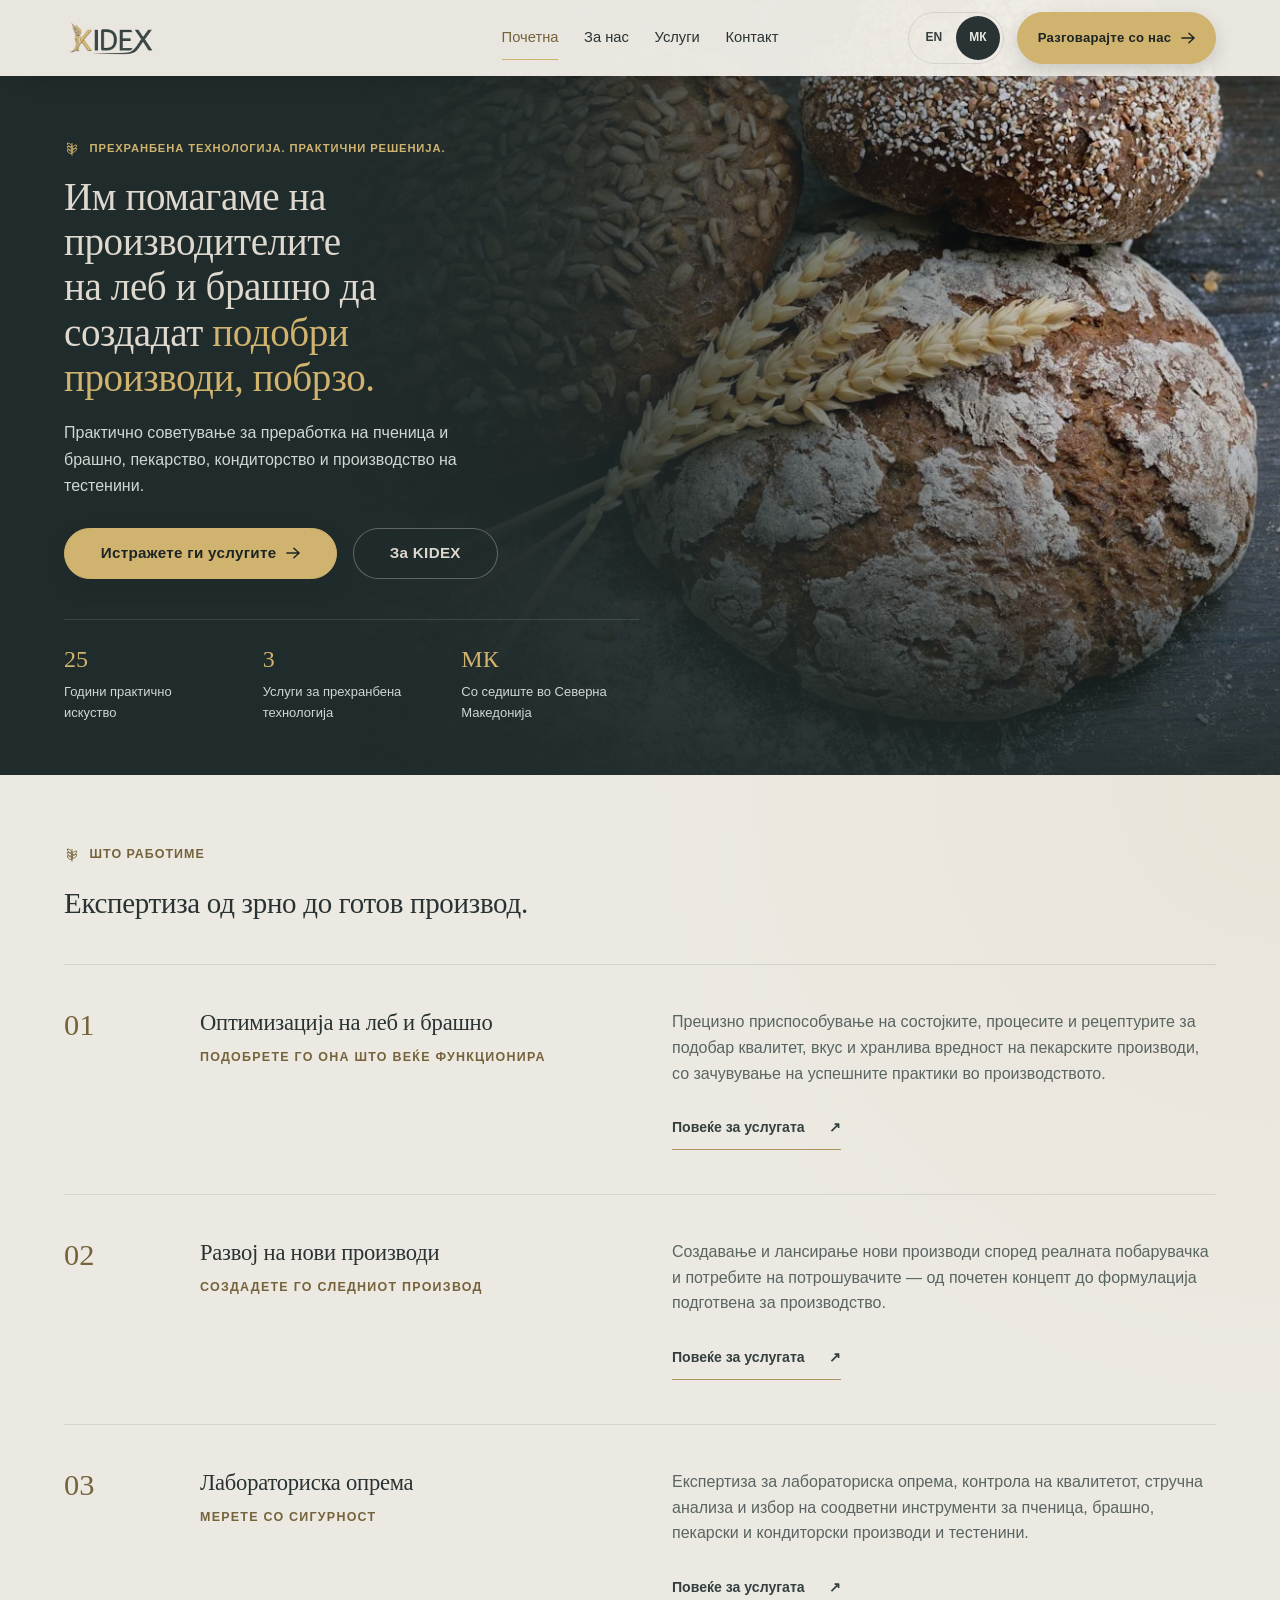
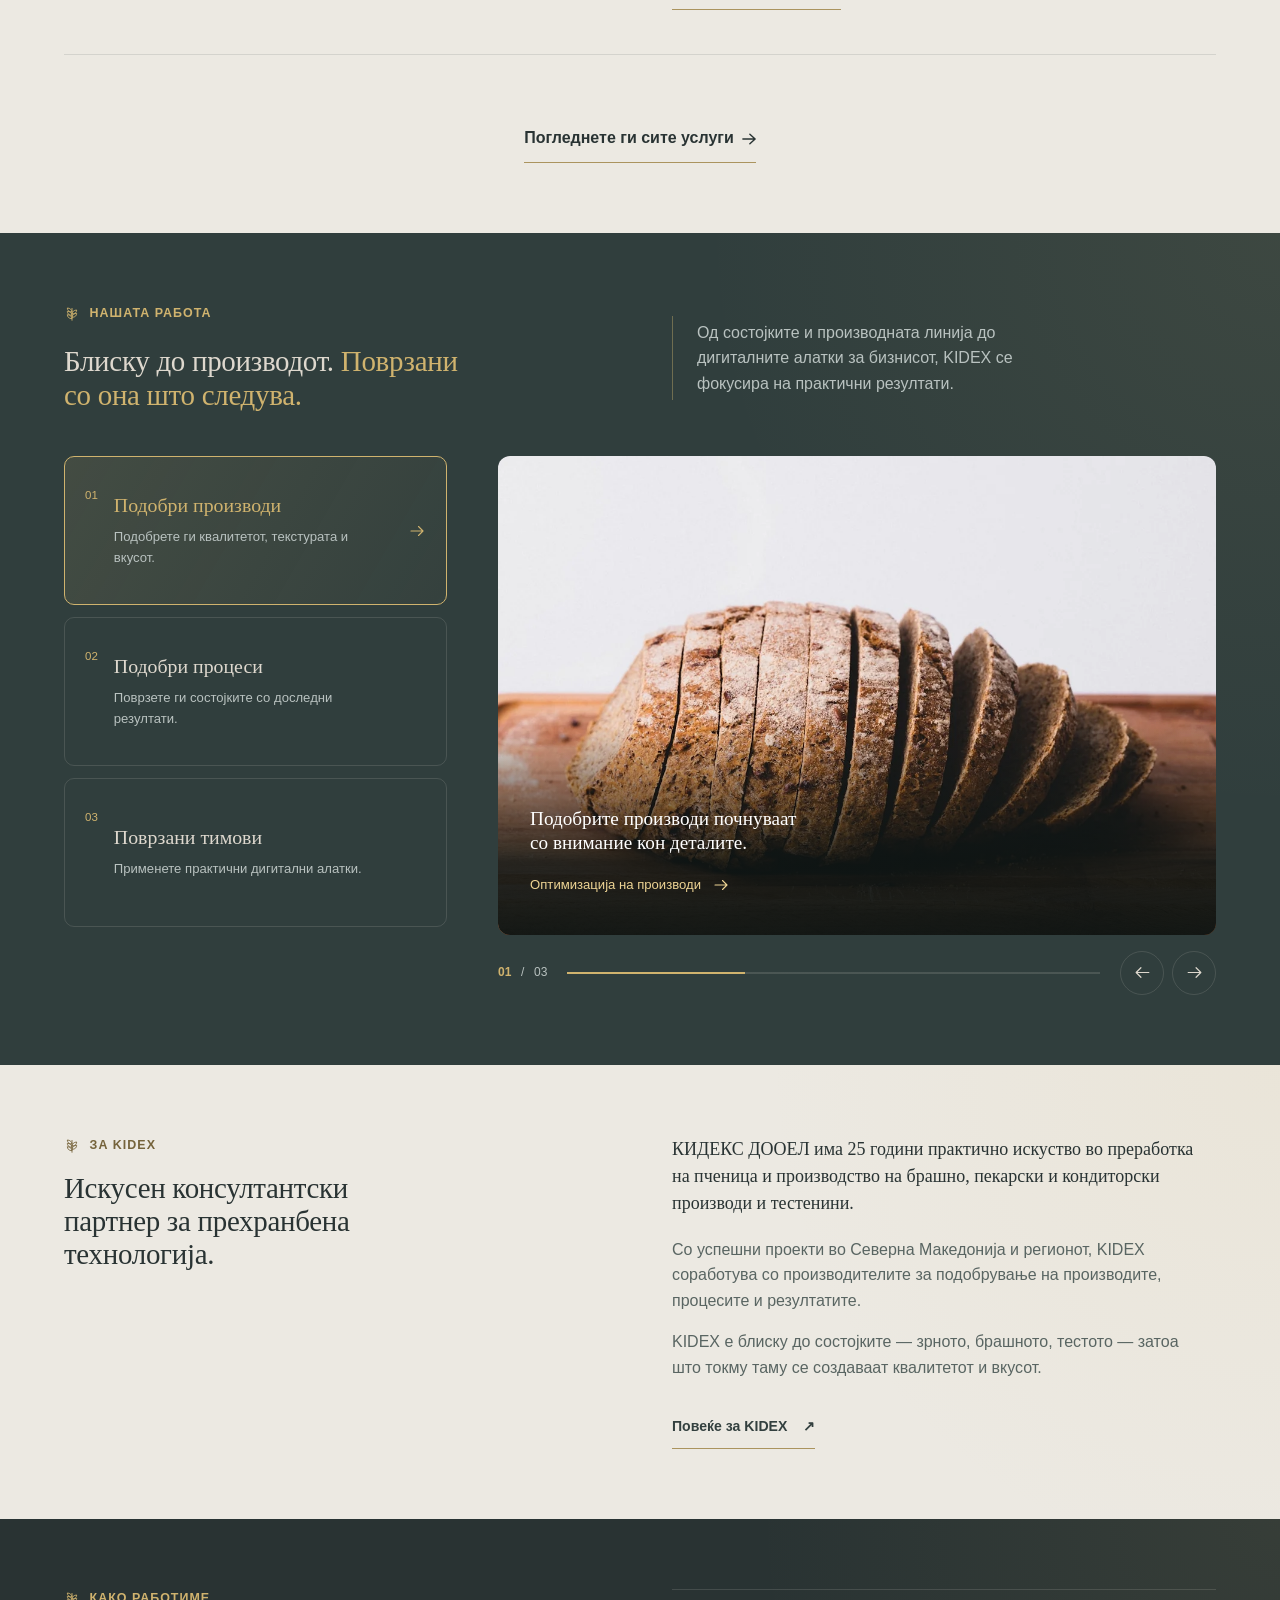
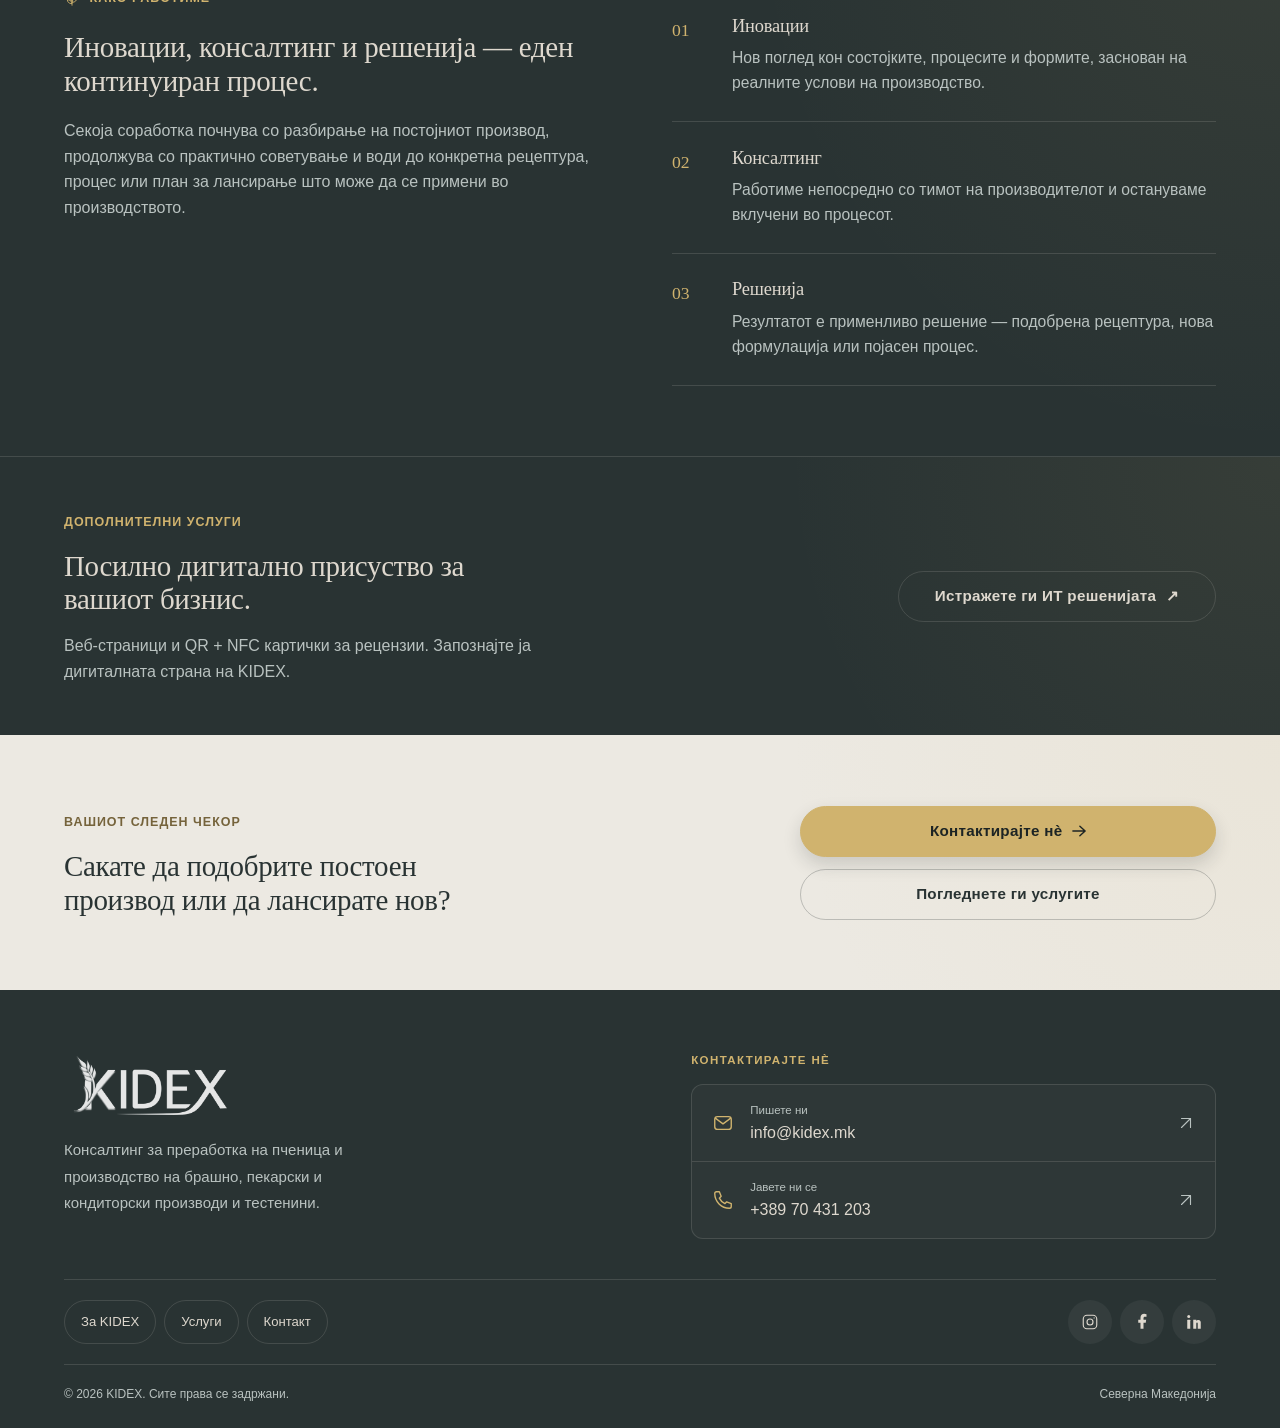
==== commit 9ce4523f: "Update styles and content across multiple pages; increment CSS version to 26. Refine text for clarit" ====
--- a/mk/index.html
+++ b/mk/index.html
@@ -18,7 +18,7 @@
 <link href="../favicon/favicon-192.png" rel="icon" sizes="192x192" type="image/png">
 <link href="https://fonts.googleapis.com" rel="preconnect">
 <link crossorigin="" href="https://fonts.gstatic.com" rel="preconnect">
-<link href="../css/style.css?v=20" rel="stylesheet">
+<link href="../css/style.css?v=26" rel="stylesheet">
 <noscript><style>.hamburger { display:none !important; } .main-nav { display:flex !important; flex-wrap:wrap; gap:.8rem; } .site-header .container { display:flex; flex-wrap:wrap; padding-block:.75rem; } .main-nav { order:3; width:100%; justify-content:center; } #contact-form .form-field, #contact-form button, #contact-form .form-intro { display:none; } .hero, .page-hero { padding-top:11rem; }</style></noscript><link href="https://kidex.mk/mk/" rel="canonical"><link href="https://kidex.mk/" hreflang="en" rel="alternate"><link href="https://kidex.mk/mk/" hreflang="mk" rel="alternate"><link href="https://kidex.mk/" hreflang="x-default" rel="alternate"><meta content="mk_MK" property="og:locale"><meta content="en_GB" property="og:locale:alternate"></head>
 <body class="page-index"><a class="skip-link" href="#main">Прескокни до содржината</a>
 <!-- Icon sprite (reused across the page via <use>) -->
@@ -68,29 +68,25 @@
 </div>
 <main id="main" tabindex="-1">
 <section class="hero">
+<img class="hero-backdrop" src="../images/bakery-process.webp" alt="" aria-hidden="true" width="1200" height="798" fetchpriority="high">
 <div class="container">
 <div class="hero-copy">
 <span class="eyebrow"><svg aria-hidden="true" class="sprig" focusable="false"><use href="#icon-sprig"></use></svg>Прехранбена технологија. Практични решенија.</span>
 <h1>Им помагаме на производителите на леб и брашно да создадат <em>подобри производи, побрзо.</em>
 </h1>
-<p class="lede">КИДЕКС ДООЕЛ нуди консултантски услуги за преработка на пченица и производство на брашно, пекарски и кондиторски производи и тестенини, со 25 години практично искуство.</p>
+<p class="lede">Практично советување за преработка на пченица и брашно, пекарство, кондиторство и производство на тестенини.</p>
 <div class="hero-actions">
 <a class="btn btn-primary" href="#services">Истражете ги услугите <svg aria-hidden="true" focusable="false"><use href="#icon-arrow"></use></svg></a>
 <a class="btn btn-outline" href="about.html">За KIDEX</a>
 </div>
+</div>
+
 <div class="hero-meta">
 <div><span>25</span><small>Години практично искуство</small>
 </div>
 <div><span>3</span><small>Услуги за прехранбена технологија</small>
 </div>
 <div><span>МК</span><small>Со седиште во Северна Македонија</small>
-</div>
-</div>
-</div>
-<div class="hero-visual">
-<div class="hero-image-wrap"><img alt="Свежи лебови со семки и пченица на темна пекарска површина" class="hero-image" fetchpriority="high" height="798" src="../images/bakery-process.webp" width="1200">
-<div class="hero-image-caption"><span>Од зрно до готов производ</span><span>Знаење во секој чекор.</span>
-</div>
 </div>
 </div>
 </div>
@@ -231,7 +227,7 @@
 <div class="container">
 <div><span class="eyebrow">Дополнителни услуги</span>
 <h2>Посилно дигитално присуство за вашиот бизнис.</h2>
-<p>Веб-страници, QR + NFC картички за рецензии и ботови со вештачка интелигенција. Запознајте ја дигиталната страна на KIDEX.</p>
+<p>Веб-страници и QR + NFC картички за рецензии. Запознајте ја дигиталната страна на KIDEX.</p>
 </div><a class="btn btn-outline" href="services.html#it-solutions">Истражете ги ИТ решенијата <span aria-hidden="true">↗</span></a>
 </div>
 </section>
--- a/css/style.css
+++ b/css/style.css
@@ -26,13 +26,13 @@
   /* Type */
   --font-display: "Fraunces", "Iowan Old Style", Georgia, serif;
   --font-body: "Work Sans", -apple-system, BlinkMacSystemFont, "Segoe UI", sans-serif;
-  --type-hero: clamp(2rem, 1.35rem + 2.5vw, 3.375rem);
-  --type-page-title: clamp(1.875rem, 1.3rem + 2vw, 2.875rem);
-  --type-section-title: clamp(1.625rem, 1.3rem + 1.05vw, 2.25rem);
-  --type-card-title: clamp(1.25rem, 1.08rem + .65vw, 1.625rem);
-  --type-lead: clamp(1rem, .95rem + .15vw, 1.0625rem);
-  --type-intro: clamp(1.125rem, 1rem + .4vw, 1.3125rem);
-  --type-caption: clamp(1.125rem, 1rem + .5vw, 1.5rem);
+  --type-hero: clamp(1.875rem, 1.35rem + 1.6vw, 2.75rem);
+  --type-page-title: clamp(1.75rem, 1.25rem + 1.5vw, 2.375rem);
+  --type-section-title: clamp(1.5rem, 1.25rem + .7vw, 1.875rem);
+  --type-card-title: clamp(1.1875rem, 1.05rem + .45vw, 1.4375rem);
+  --type-lead: 1rem;
+  --type-intro: clamp(1.0625rem, 1rem + .2vw, 1.125rem);
+  --type-caption: clamp(1.0625rem, 1rem + .25vw, 1.25rem);
 
   /* Layout */
   --container: 1280px;
@@ -384,7 +384,7 @@
 .hero-meta div span {
   display: block;
   font-family: var(--font-display);
-  font-size: 1.7rem;
+  font-size: 1.5rem;
   color: var(--gold);
 }
 .hero-meta div small {
@@ -562,7 +562,7 @@
 .it-code-three { top: 42%; left: 3%; opacity: 0.13; transform: rotate(-3deg); }
 .it-solutions .section-head { margin-bottom: clamp(2.5rem, 5vw, 4rem); }
 .it-solutions .section-head h2 { max-width: 28ch; }
-.it-grid { display: grid; grid-template-columns: repeat(3, 1fr); gap: 1px; background: var(--bg-line-on-dark); }
+.it-grid { display: grid; grid-template-columns: repeat(2, minmax(0, 1fr)); gap: 1px; background: var(--bg-line-on-dark); }
 .it-card { min-width: 0; padding: clamp(1.5rem, 3vw, 2.25rem); background: #303c3c; border-top: 2px solid transparent; transition: border-color var(--dur-s) var(--ease), background var(--dur-s) var(--ease); }
 .it-card:hover { border-top-color: var(--gold); background: #354242; }
 .it-card-top { display: flex; align-items: center; justify-content: space-between; gap: 1rem; }
@@ -570,9 +570,9 @@
 .it-label { color: var(--text-on-dark-muted); font-size: 0.7rem; font-weight: 600; letter-spacing: 0.12em; text-transform: uppercase; text-align: right; }
 .it-card h3 { margin-top: 2rem; color: var(--text-on-dark); font-size: var(--type-card-title); }
 .it-card > p { margin-top: 0.9rem; color: var(--text-on-dark-muted); font-size: 0.94rem; }
-.it-list { display: flex; flex-direction: column; gap: 0.45rem; margin-top: 1.35rem; padding-top: 1.15rem; border-top: 1px solid var(--bg-line-on-dark); }
-.it-list li { position: relative; padding-left: 1rem; color: var(--text-on-dark); font-size: 0.86rem; }
-.it-list li::before { content: ""; position: absolute; left: 0; top: 0.65em; width: 5px; height: 1px; background: var(--gold); }
+.it-list { display: flex; flex-direction: column; gap: 0.85rem; margin-top: 1.35rem; padding-top: 1.15rem; border-top: 1px solid var(--bg-line-on-dark); }
+.it-list li { display: grid; grid-template-columns: 2rem minmax(0, 1fr); align-items: center; gap: .75rem; color: var(--text-on-dark); font-size: 0.86rem; }
+.it-list .service-feature-icon { margin-top: 0; color: var(--gold); background: rgba(208, 179, 110, .08); border-color: rgba(208, 179, 110, .22); }
 .it-visual { min-height: 122px; margin-top: 1.75rem; border: 1px solid rgba(208,179,110,0.35); background: rgba(28,36,36,0.48); }
 .browser-visual { padding: 0.8rem; }
 .browser-bar { display: flex; align-items: center; gap: 0.32rem; padding-bottom: 0.65rem; border-bottom: 1px solid var(--bg-line-on-dark); }
@@ -618,6 +618,30 @@
 .approach-item p { color: var(--text-on-dark-muted); margin-top: 0.5rem; font-size: 0.98rem; }
 
 /* ---------- Work / focus section ---------- */
+/* A compact process, connected horizontally on desktop and vertically on mobile. */
+.engagement { padding-block: clamp(2.5rem, 4.5vw, 4rem); }
+.engagement-heading h2 { margin-top: .875rem; color: var(--text-on-dark); font-size: var(--type-section-title); }
+.engagement-steps { display: grid; grid-template-columns: repeat(3, minmax(0, 1fr)); gap: var(--layout-gap); margin-top: 2.25rem; }
+.engagement-step { position: relative; min-width: 0; }
+.engagement-step:not(:last-child)::before { content: ''; position: absolute; top: 1.5rem; inset-inline: 3rem calc(-1 * var(--layout-gap)); height: 1px; background: rgba(208,179,110,.3); }
+.engagement-marker { position: relative; display: grid; place-items: center; width: 3rem; height: 3rem; color: var(--gold); background: var(--charcoal-dark); border: 1px solid rgba(208,179,110,.45); border-radius: 50%; }
+.engagement-marker svg { fill: none; stroke: currentColor; stroke-width: 1.5; stroke-linecap: round; stroke-linejoin: round; }
+.engagement-copy { margin-top: 1.25rem; }
+.engagement-step-heading { display: flex; align-items: baseline; gap: .75rem; }
+.engagement-number { flex-shrink: 0; color: var(--gold); font-size: .75rem; font-variant-numeric: tabular-nums; }
+.engagement-step h3 { color: var(--text-on-dark); font-size: 1.1875rem; line-height: 1.3; }
+.engagement-step p { margin-top: .625rem; max-width: 34ch; color: var(--text-on-dark-muted); font-size: 1rem; line-height: 1.6; }
+@media (max-width: 860px) {
+  .engagement-steps { grid-template-columns: minmax(0, 1fr); gap: 1.75rem; margin-top: 1.75rem; }
+  .engagement-step { display: grid; grid-template-columns: 3rem minmax(0, 1fr); gap: 1.25rem; }
+  .engagement-step:not(:last-child)::before { top: 3rem; bottom: -1.75rem; inset-inline: calc(1.5rem - .5px) auto; width: 1px; height: auto; }
+  .engagement-copy { margin-top: .125rem; }
+  .engagement-step p { max-width: 55ch; }
+}
+@media (max-width: 620px) {
+  .engagement-step { column-gap: 1rem; }
+}
+
 .work-band {
   position: relative;
   overflow: hidden;
@@ -774,7 +798,7 @@
 .footer-contact-icon svg { width: 22px; height: 22px; }
 .footer-contact-copy { display: flex; flex-direction: column; gap: .1rem; min-width: 0; }
 .footer-contact-label { font-size: .72rem; color: var(--text-on-dark-muted); }
-.footer-contact-value { font-size: clamp(1rem, 1.8vw, 1.35rem); font-weight: 500; line-height: 1.5; }
+.footer-contact-value { font-size: clamp(1rem, 1.2vw, 1.125rem); font-weight: 500; line-height: 1.5; }
 .footer-contact-arrow { margin-inline-start: auto; color: var(--text-on-dark-muted); flex-shrink: 0; }
 .footer-contact-arrow svg { width: 18px; height: 18px; transition: transform var(--dur-s) var(--ease); }
 .footer-contact-link:hover .footer-contact-arrow svg { transform: translate(2px, -2px); }
@@ -993,12 +1017,12 @@
 .hero-actions { margin-top: 1.5rem; }
 .hero-meta { margin-top: 2.5rem; gap: 1.5rem; }
 .hero-meta div { flex: 1; min-width: 0; }
-.hero-image-wrap { position: relative; width: 100%; aspect-ratio: 4 / 5; overflow: hidden; border-radius: 45% 45% 4px 4px; border: 1px solid rgba(208,179,110,.35); background: #1c2424; }
-.hero-image { width: 100%; height: 100%; object-fit: cover; opacity: .88; }
+.hero-image-wrap { position: relative; width: 100%; max-width: 28rem; aspect-ratio: 10 / 11; overflow: hidden; border-radius: 45% 45% 4px 4px; border: 1px solid rgba(208,179,110,.35); background: #1c2424; }
+.hero-image { width: 100%; height: 100%; object-fit: cover; object-position: center; opacity: .88; }
 .hero-image-wrap::after { content: ''; position: absolute; inset: 40% 0 0; background: linear-gradient(transparent, rgba(18,25,25,.94)); }
 .hero-image-caption { position: absolute; inset: auto 1.75rem 1.75rem; z-index: 1; }
 .hero-image-caption span { display: block; }
-.hero-image-caption span:first-child { font-family: var(--font-display); font-size: clamp(1.125rem, 1rem + .35vw, 1.375rem); color: var(--white); }
+.hero-image-caption span:first-child { font-family: var(--font-display); font-size: var(--type-caption); color: var(--white); }
 .hero-image-caption span:last-child { font-size: .78rem; color: var(--gold); margin-top: .4rem; }
 .scroll-cue { bottom: 1.4rem; }
 .scroll-cue:hover { color: var(--gold); }
@@ -1028,8 +1052,8 @@
 html[lang="mk"] {
   --font-display: Georgia, "Times New Roman", serif;
   --font-body: "Segoe UI", Arial, sans-serif;
-  --type-hero: clamp(1.875rem, 1.2rem + 1.8vw, 2.75rem);
-  --type-page-title: clamp(1.875rem, 1.3rem + 2vw, 2.75rem);
+  --type-hero: clamp(1.75rem, 1.2rem + 1.55vw, 2.5rem);
+  --type-page-title: clamp(1.75rem, 1.25rem + 1.5vw, 2.375rem);
 }
 html[lang="mk"] .eyebrow { letter-spacing: .08em; }
 html[lang="mk"] h1, html[lang="mk"] h2 { line-height: 1.16; }
@@ -1043,7 +1067,7 @@
   .hero-copy { max-width: 42rem; }
   .hero-copy h1 { font-size: var(--type-hero); }
   .hero-visual { order: 0; width: 100%; margin: 1.5rem 0 0; }
-  .hero-image-wrap { aspect-ratio: 16 / 8; border-radius: 3px; }
+  .hero-image-wrap { max-width: none; aspect-ratio: 16 / 8; border-radius: 3px; }
   .hero-image-caption { right: 1.75rem; }
   .scroll-cue { display: none; }
   .mobile-panel { overflow-y: auto; overscroll-behavior: contain; }
@@ -1224,6 +1248,18 @@
 .photo-band .photo-grid figcaption { padding-top: 1rem; }
 .service-title h3 { line-height: 1.2; }
 .service-title .tag { margin-top: .75rem; line-height: 1.5; }
+.service-detail {
+  grid-template-columns: repeat(2, minmax(0, 1fr));
+  align-items: center;
+  gap: var(--layout-gap);
+  padding-block: clamp(2rem, 4vw, 3rem);
+}
+.service-overview { min-width: 0; display: grid; gap: 1.5rem; }
+.service-heading { display: grid; grid-template-columns: 2.5rem minmax(0, 1fr); align-items: start; gap: 1rem; }
+.service-heading .service-index { padding-top: .1rem; font-size: 1.5rem; }
+.service-detail .service-photo { width: 100%; margin: 0; }
+.service-detail .service-photo img { object-position: center; }
+.service-detail .service-desc { min-width: 0; grid-column: auto; }
 .service-link { margin-top: 1.25rem; }
 .service-link span { flex-shrink: 0; }
 .it-card-top { align-items: baseline; }
@@ -1287,6 +1323,12 @@
 }
 
 /* Interactive work showcase: fully readable before JavaScript enhances it. */
+@media (max-width: 860px) {
+  .service-detail { grid-template-columns: minmax(0, 1fr); gap: 1.75rem; }
+  .service-detail .service-desc { grid-column: 1; }
+  .service-overview { gap: 1.25rem; }
+}
+
 .work-showcase .photo-heading h2 em { color: var(--gold); font-style: normal; }
 .work-showcase .photo-head > p { border-inline-start: 1px solid rgba(208,179,110,.4); padding: .25rem 0 .25rem 1.5rem; align-self: center; }
 .showcase-tabs[hidden], .showcase-controls[hidden] { display: none; }
@@ -1405,6 +1447,41 @@
   .flow-arrow { transform: rotate(90deg); }
 }
 
+/* Homepage hero: real photography with a quiet, readable foreground. */
+.hero {
+  padding-block: calc(var(--header-height) + clamp(3rem, 5vw, 5rem)) clamp(2.5rem, 4vw, 3.5rem);
+  background: #202b2b;
+}
+.hero > .hero-backdrop { position: absolute; inset: 0 0 0 auto; z-index: 0; width: 72%; height: 100%; max-width: none; object-fit: cover; object-position: center; }
+.hero::before {
+  z-index: 1;
+  background: linear-gradient(90deg, #202b2b 12%, rgba(32,43,43,.97) 30%, rgba(32,43,43,.9) 43%, rgba(32,43,43,.6) 60%, rgba(32,43,43,.12) 84%), linear-gradient(0deg, rgba(32,43,43,.88), transparent 45%);
+}
+.hero::after { content: none; }
+.hero .container { display: block; z-index: 2; }
+.hero-copy { display: flex; flex-direction: column; align-items: flex-start; max-width: 36rem; padding: 0; }
+.hero-copy h1 { max-width: 23ch; }
+.hero-copy .lede { max-width: 46ch; color: #d0d7d3; }
+.hero-actions { margin-top: 1.75rem; }
+.hero-actions .btn-outline { background: rgba(32,43,43,.45); border-color: rgba(222,216,206,.35); }
+.hero-meta { display: grid; grid-template-columns: repeat(3, minmax(0, 1fr)); max-width: 36rem; margin-top: 2.5rem; padding-top: 1.25rem; gap: 1.25rem; }
+.hero-meta div { display: block; padding: 0; }
+.hero-meta div:last-child { grid-column: auto; }
+.hero-meta div span { font-size: 1.5rem; }
+.hero-meta div small { margin-top: .25rem; max-width: 21ch; font-size: .8125rem; letter-spacing: 0; color: #d0d7d3; }
+@media (max-width: 860px) {
+  .hero > .hero-backdrop { width: 100%; object-position: 58% center; }
+  .hero::before { background: linear-gradient(90deg, rgba(24,34,34,.94), rgba(24,34,34,.82)), linear-gradient(0deg, #202b2b, transparent 65%); }
+  .hero-copy { max-width: 36rem; }
+}
+@media (max-width: 620px) {
+  .hero { padding-block: calc(var(--header-height) + 2.5rem) 2.5rem; }
+  .hero-copy h1 { max-width: none; }
+  .hero-actions { width: 100%; }
+  .hero-meta { gap: .875rem; margin-top: 2rem; }
+  .hero-meta div small { font-size: .75rem; }
+}
+
 /* Show ordinary navigation until the mobile menu's handlers are ready. */
 @media (max-width: 860px) {
   .site-header:not(.nav-ready) .container { flex-wrap: wrap; padding-block: .75rem; }
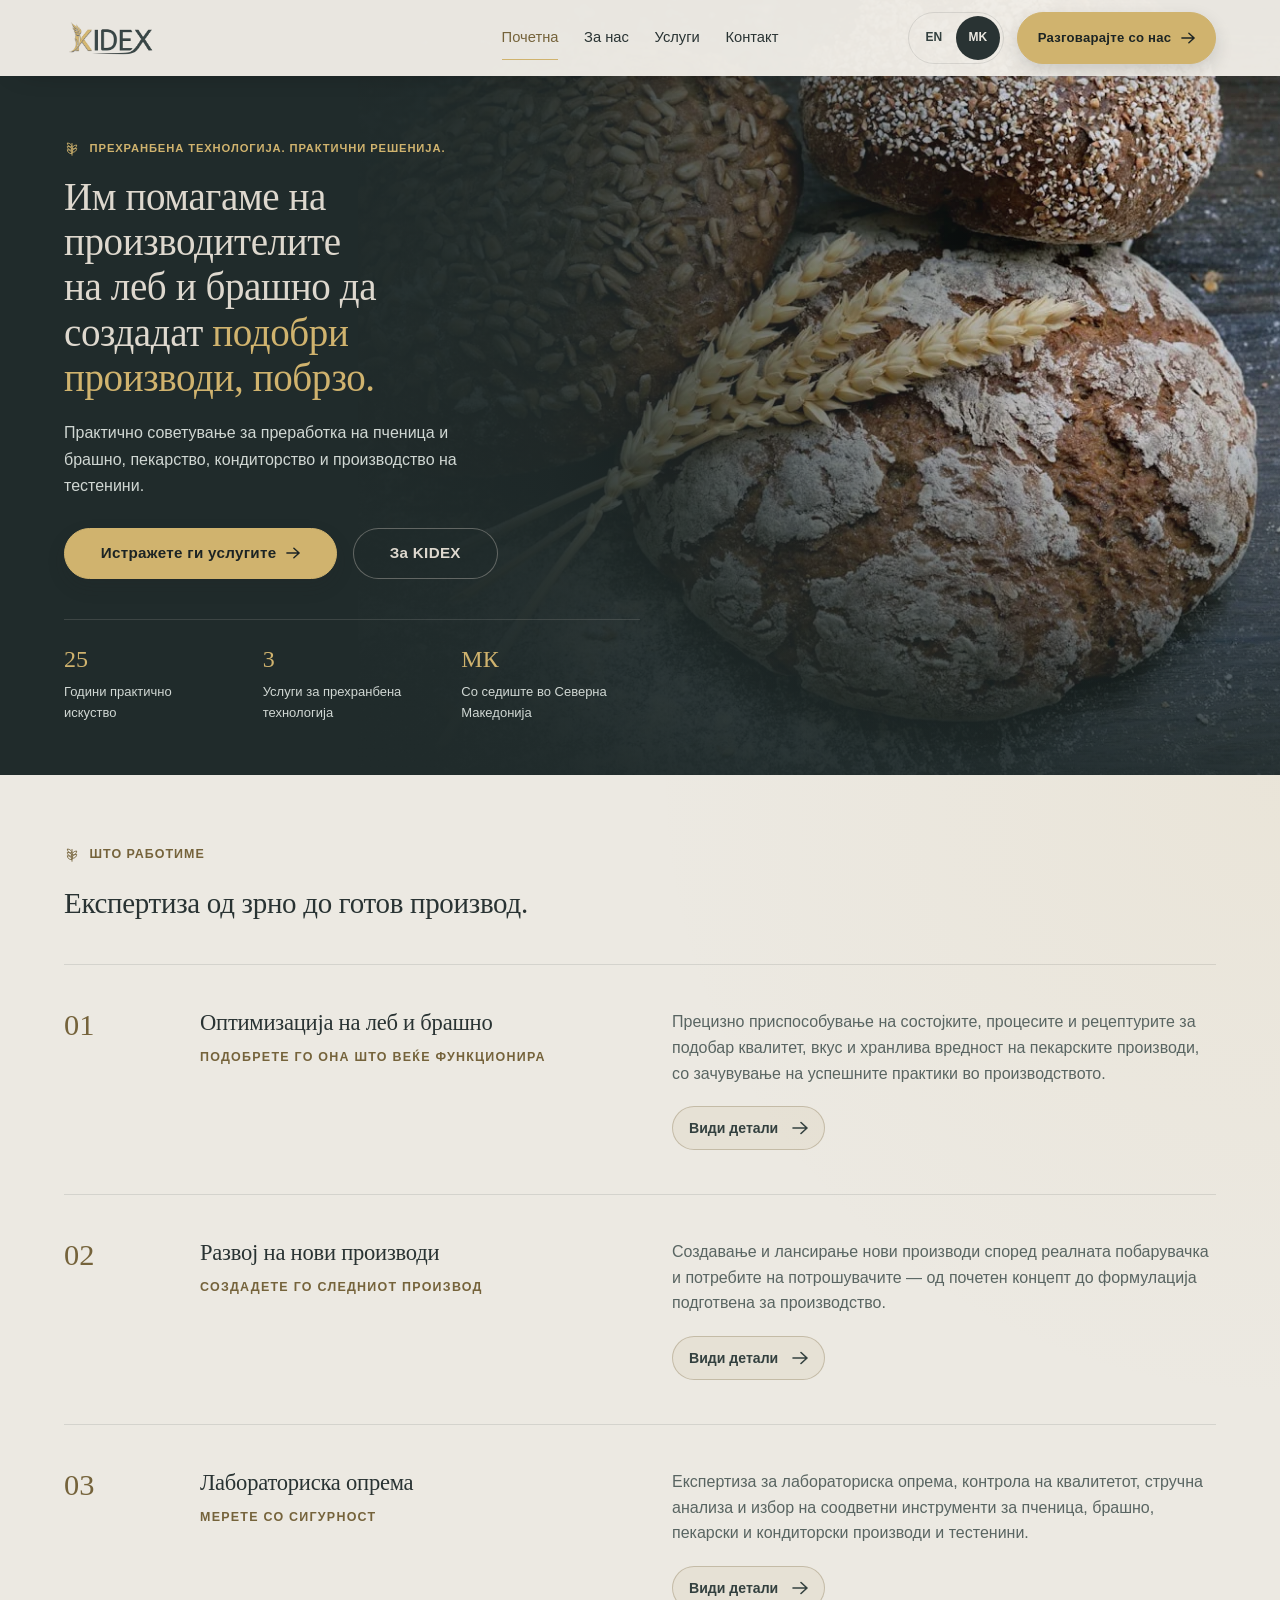
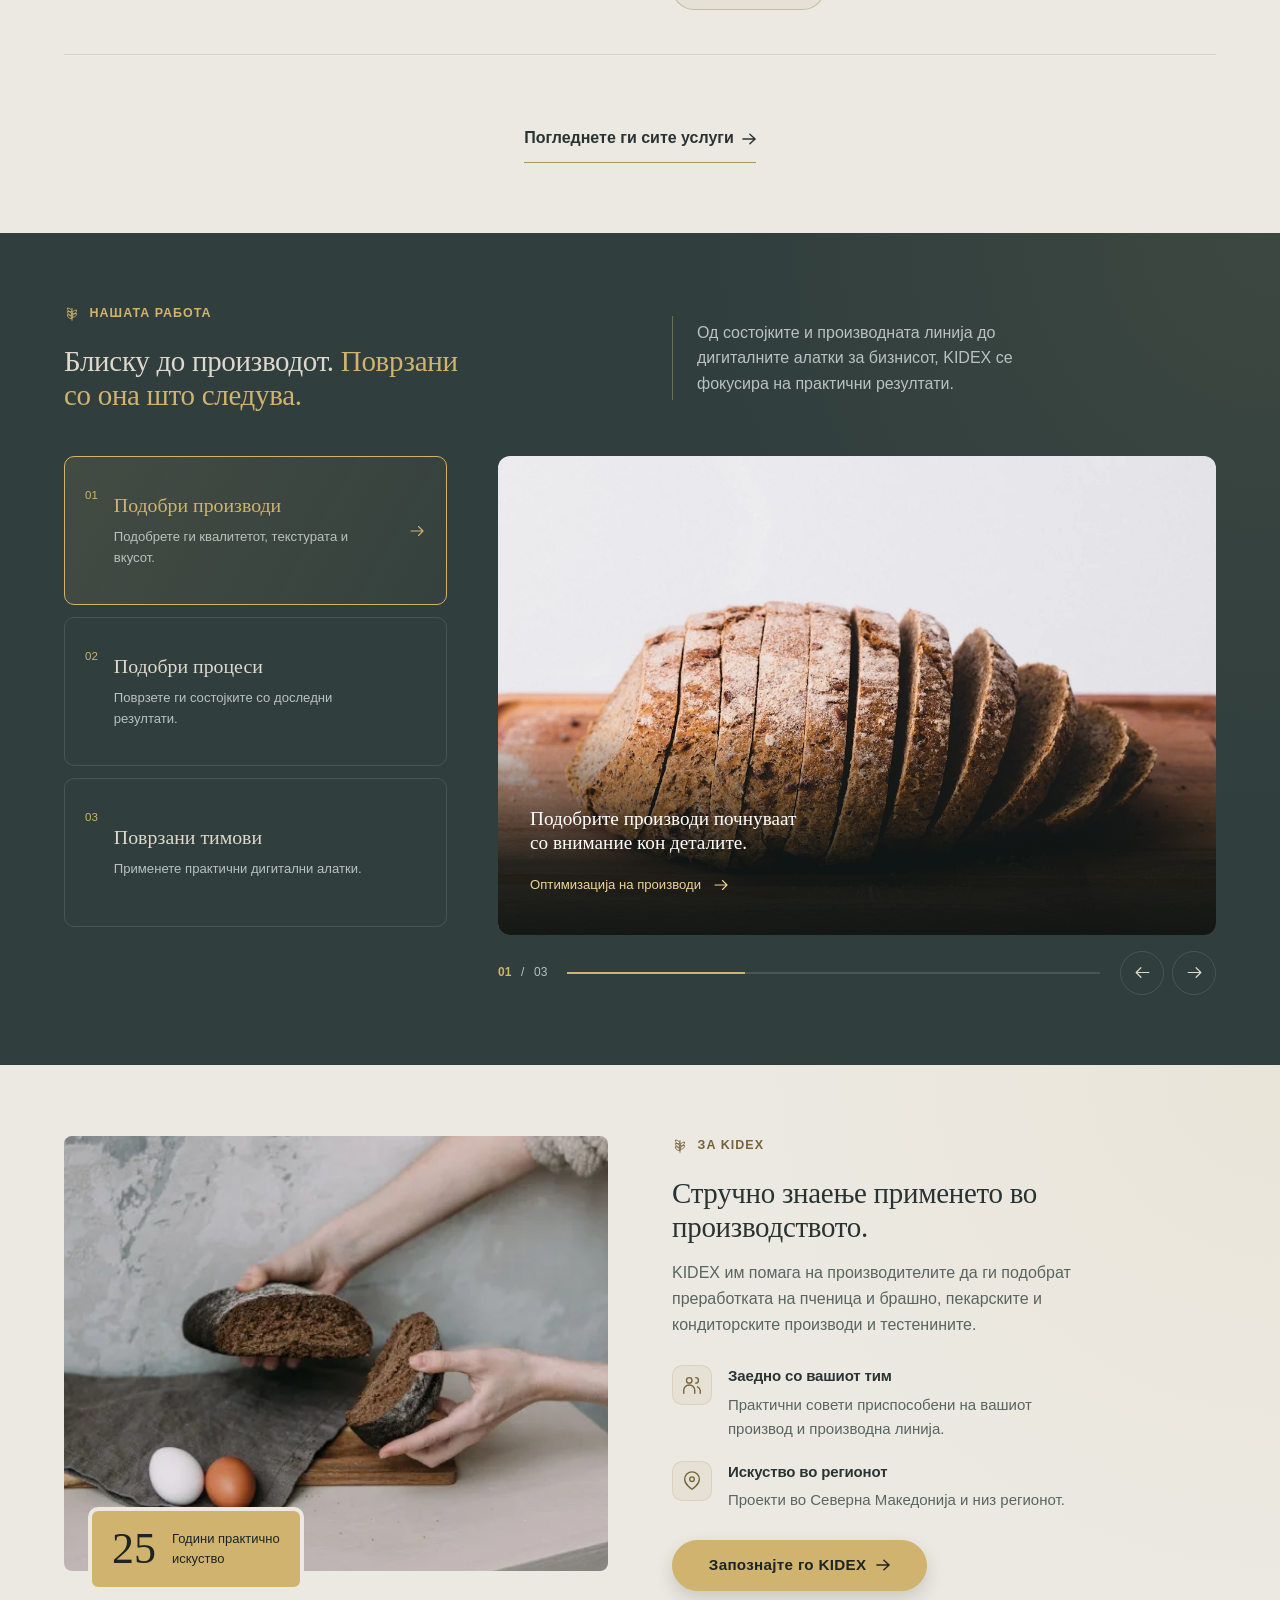
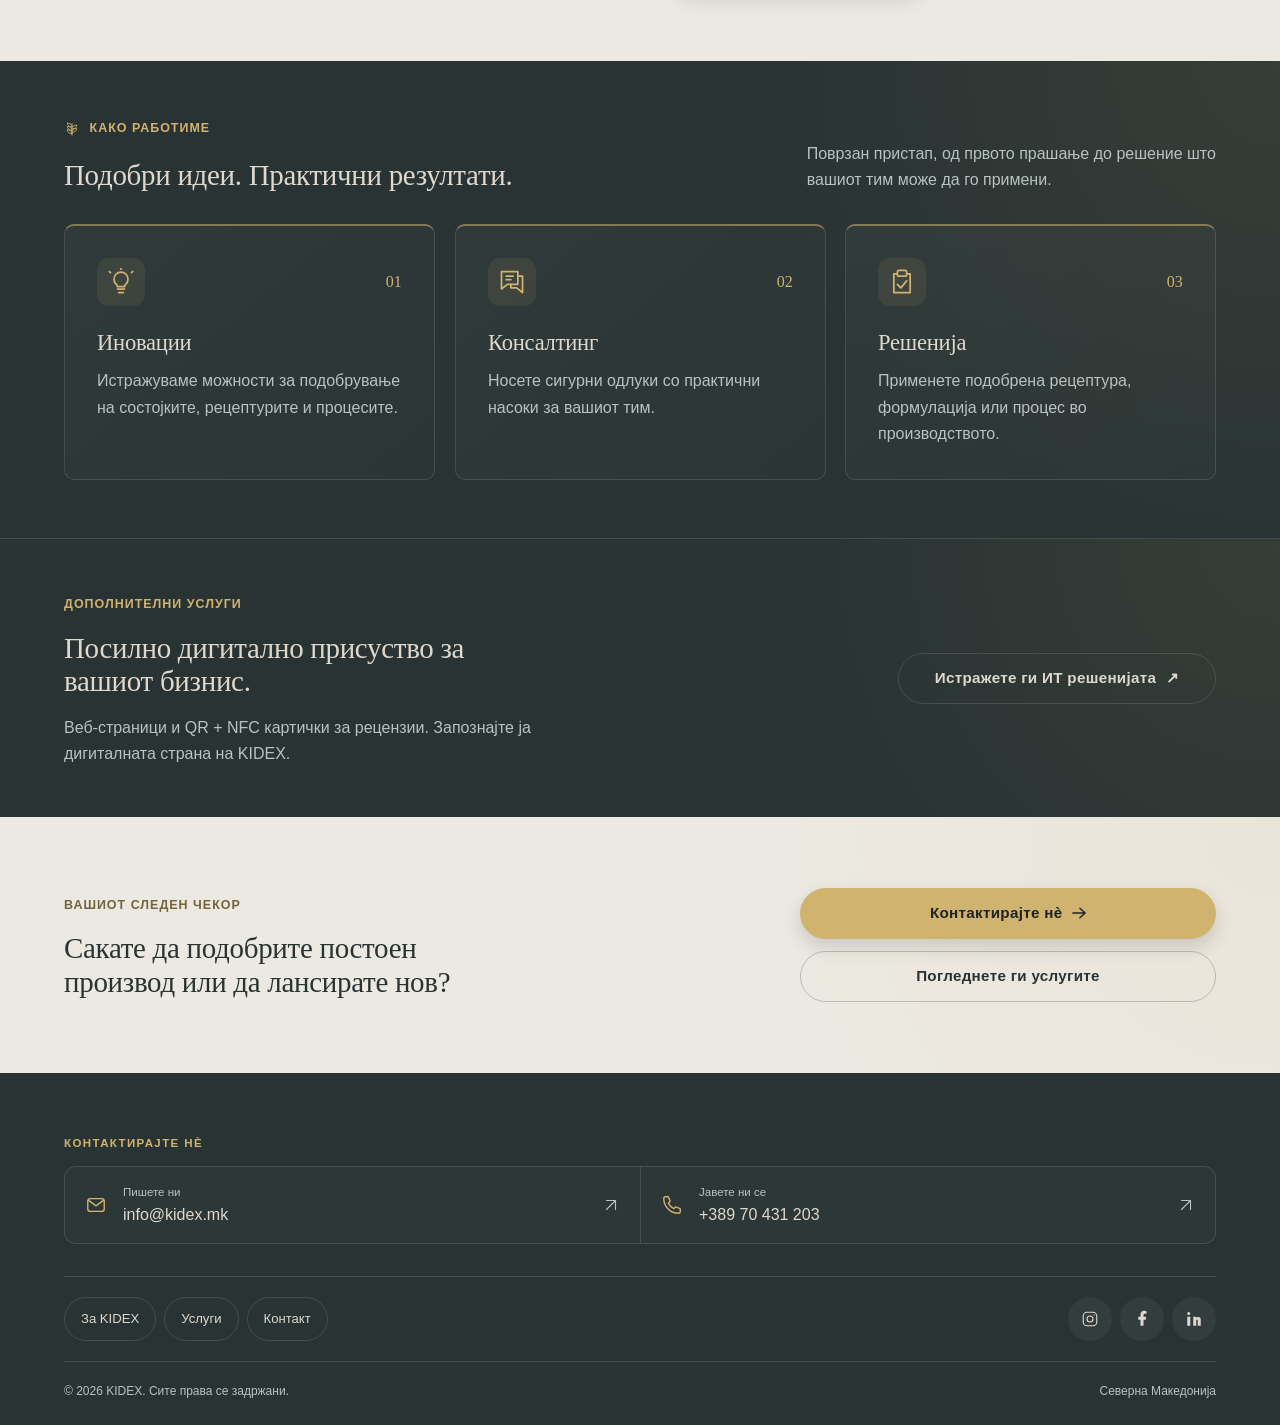
==== commit 7c41d096: "Enhance KIDEX website maintenance and functionality - Updated build script to improve Macedonian pag" ====
--- a/mk/index.html
+++ b/mk/index.html
@@ -1,292 +1,309 @@
 <!DOCTYPE html>
+<!-- Maintenance: edit root HTML and translations/mk.json; tools/build.py regenerates mk/.
+Shared styles and browser behavior live in css/style.css and js/script.js. -->
 <html lang="mk"><head>
-<meta charset="utf-8">
-<meta content="width=device-width, initial-scale=1.0" name="viewport">
-<title>KIDEX — Иновации, консалтинг и решенија за производители на леб и брашно</title>
-<meta content="KIDEX нуди консултантски услуги за преработка на пченица и производство на брашно, пекарски и кондиторски производи и тестенини, со 25 години практично искуство." name="description">
-<meta content="#293333" name="theme-color">
-<!-- Open Graph -->
-<meta content="website" property="og:type">
-<meta content="KIDEX" property="og:site_name">
-<meta content="KIDEX — Иновации, консалтинг и решенија" property="og:title">
-<meta content="Оптимизација на леб и брашно и развој на нови производи за производители што сакаат подобар квалитет и побрзи резултати." property="og:description">
-<meta content="https://kidex.mk/images/kidex-logo-horizontal.png" property="og:image">
-<meta content="https://kidex.mk/mk/" property="og:url">
-<link href="../favicon/favicon-32.png" rel="icon" sizes="32x32" type="image/png">
-<link href="../favicon/favicon-16.png" rel="icon" sizes="16x16" type="image/png">
-<link href="../favicon/favicon-180.png" rel="apple-touch-icon" sizes="180x180">
-<link href="../favicon/favicon-192.png" rel="icon" sizes="192x192" type="image/png">
-<link href="https://fonts.googleapis.com" rel="preconnect">
-<link crossorigin="" href="https://fonts.gstatic.com" rel="preconnect">
-<link href="../css/style.css?v=26" rel="stylesheet">
-<noscript><style>.hamburger { display:none !important; } .main-nav { display:flex !important; flex-wrap:wrap; gap:.8rem; } .site-header .container { display:flex; flex-wrap:wrap; padding-block:.75rem; } .main-nav { order:3; width:100%; justify-content:center; } #contact-form .form-field, #contact-form button, #contact-form .form-intro { display:none; } .hero, .page-hero { padding-top:11rem; }</style></noscript><link href="https://kidex.mk/mk/" rel="canonical"><link href="https://kidex.mk/" hreflang="en" rel="alternate"><link href="https://kidex.mk/mk/" hreflang="mk" rel="alternate"><link href="https://kidex.mk/" hreflang="x-default" rel="alternate"><meta content="mk_MK" property="og:locale"><meta content="en_GB" property="og:locale:alternate"></head>
-<body class="page-index"><a class="skip-link" href="#main">Прескокни до содржината</a>
-<!-- Icon sprite (reused across the page via <use>) -->
-<svg aria-hidden="true" height="0" style="position:absolute" width="0">
-<symbol id="icon-sprig" viewBox="0 0 24 24"><path d="M12 22V3m0 6C7 9 5 6 5 3c4 0 7 3 7 6Zm0 5c-5 0-7-3-7-6 4 0 7 3 7 6Zm0 5c-5 0-7-3-7-6 4 0 7 3 7 6Zm0-7c5 0 7-3 7-6-4 0-7 3-7 6Zm0 5c5 0 7-3 7-6-4 0-7 3-7 6Z" fill="none" stroke="currentColor" stroke-linejoin="round" stroke-width="1.3"></path></symbol>
-<symbol id="icon-arrow" viewBox="0 0 16 16">
-<path d="M1 8h13.5M9 2.5 15 8l-6 5.5" fill="none" stroke-linecap="round" stroke-linejoin="round" stroke-width="1.6"></path>
-</symbol>
-<symbol id="icon-instagram" viewBox="0 0 24 24">
-<rect fill="none" height="18" rx="5" stroke-width="1.6" width="18" x="3" y="3"></rect>
-<circle cx="12" cy="12" fill="none" r="4.2" stroke-width="1.6"></circle>
-<circle cx="17.4" cy="6.6" fill="currentColor" r="1.1" stroke="none"></circle>
-</symbol>
-</svg>
-<header class="site-header" id="site-header">
-<div class="container">
-<button aria-controls="mobile-panel" aria-expanded="false" aria-label="Отвори мени" class="hamburger" type="button">
-<span></span><span></span><span></span>
-</button>
-<a aria-label="KIDEX почетна" class="brand" href="index.html">
-<img alt="KIDEX — Иновации, консалтинг, решенија" height="210" src="../images/kidex-logo-nav.png" width="560">
-</a>
-<nav aria-label="Главна навигација" class="main-nav">
-<a aria-current="page" href="index.html">Почетна</a>
-<a href="about.html">За нас</a>
-<a href="services.html">Услуги</a>
-<a href="contact.html">Контакт</a>
-</nav>
-<div class="nav-actions">
-<nav aria-label="Јазик" class="language-switch"><a aria-label="English" href="../index.html" hreflang="en" lang="en">EN</a><a aria-current="true" aria-label="Македонски" href="index.html" hreflang="mk" lang="mk">МК</a>
-</nav>
-<a class="btn btn-primary desktop-only" href="contact.html">
-        Разговарајте со нас <svg aria-hidden="true" focusable="false"><use href="#icon-arrow"></use></svg>
-</a>
+    <!-- Document metadata: encoding, viewport, search snippets and social previews. -->
+    <meta charset="utf-8">
+    <meta content="width=device-width, initial-scale=1.0" name="viewport">
+    <title>KIDEX — Иновации, консалтинг и решенија за производители на леб и брашно</title>
+    <meta content="KIDEX нуди консултантски услуги за преработка на пченица и производство на брашно, пекарски и кондиторски производи и тестенини, со 25 години практично искуство." name="description">
+    <meta content="#293333" name="theme-color">
+    <!-- Open Graph -->
+    <meta content="website" property="og:type">
+    <meta content="KIDEX" property="og:site_name">
+    <meta content="KIDEX — Иновации, консалтинг и решенија" property="og:title">
+    <meta content="Оптимизација на леб и брашно и развој на нови производи за производители што сакаат подобар квалитет и побрзи резултати." property="og:description">
+    <meta content="https://kidex.mk/images/kidex-logo-horizontal.png" property="og:image">
+    <meta content="https://kidex.mk/mk/" property="og:url">
+    <link href="../favicon/favicon-32.png" rel="icon" sizes="32x32" type="image/png">
+    <link href="../favicon/favicon-16.png" rel="icon" sizes="16x16" type="image/png">
+    <link href="../favicon/favicon-180.png" rel="apple-touch-icon" sizes="180x180">
+    <link href="../favicon/favicon-192.png" rel="icon" sizes="192x192" type="image/png">
+    <link href="https://fonts.googleapis.com" rel="preconnect">
+    <link crossorigin="" href="https://fonts.gstatic.com" rel="preconnect">
+    <link href="../css/style.css?v=42" rel="stylesheet">
+    <!-- No-JavaScript fallback keeps navigation visible and offers direct contact links. -->
+    <noscript><style>.hamburger { display:none !important; } .main-nav { display:flex !important; flex-wrap:wrap; gap:.8rem; } .site-header .container { display:flex; flex-wrap:wrap; padding-block:.75rem; } .main-nav { order:3; width:100%; justify-content:center; } #contact-form .form-field, #contact-form button, #contact-form .form-intro { display:none; } .hero, .page-hero { padding-top:11rem; }</style></noscript><link href="https://kidex.mk/mk/" rel="canonical"><link href="https://kidex.mk/" hreflang="en" rel="alternate"><link href="https://kidex.mk/mk/" hreflang="mk" rel="alternate"><link href="https://kidex.mk/" hreflang="x-default" rel="alternate"><meta content="mk_MK" property="og:locale"><meta content="en_GB" property="og:locale:alternate"></head>
+  <body class="page-index"><a class="skip-link" href="#main">Прескокни до содржината</a>
+    <!-- Icon sprite (reused across the page via <use>) -->
+    <!-- Reusable SVG symbols: use href="#icon-name" references these local, decorative icons. -->
+    <svg aria-hidden="true" height="0" style="position:absolute" width="0">
+      <symbol id="icon-sprig" viewBox="0 0 24 24"><path d="M12 22V3m0 6C7 9 5 6 5 3c4 0 7 3 7 6Zm0 5c-5 0-7-3-7-6 4 0 7 3 7 6Zm0 5c-5 0-7-3-7-6 4 0 7 3 7 6Zm0-7c5 0 7-3 7-6-4 0-7 3-7 6Zm0 5c5 0 7-3 7-6-4 0-7 3-7 6Z" fill="none" stroke="currentColor" stroke-linejoin="round" stroke-width="1.3"></path></symbol>
+      <symbol id="icon-arrow" viewBox="0 0 16 16">
+        <path d="M1 8h13.5M9 2.5 15 8l-6 5.5" fill="none" stroke-linecap="round" stroke-linejoin="round" stroke-width="1.6"></path>
+      </symbol>
+      <symbol id="icon-instagram" viewBox="0 0 24 24">
+        <rect fill="none" height="18" rx="5" stroke-width="1.6" width="18" x="3" y="3"></rect>
+        <circle cx="12" cy="12" fill="none" r="4.2" stroke-width="1.6"></circle>
+        <circle cx="17.4" cy="6.6" fill="currentColor" r="1.1" stroke="none"></circle>
+      </symbol>
+    </svg>
+    <!-- Shared fixed header. JS adds nav-ready only after mobile controls are wired. -->
+    <header class="site-header" id="site-header">
+      <div class="container">
+        <button aria-controls="mobile-panel" aria-expanded="false" aria-label="Отвори мени" class="hamburger" type="button">
+          <span></span><span></span><span></span>
+        </button>
+        <a aria-label="KIDEX почетна" class="brand" href="index.html">
+          <img alt="KIDEX — Иновации, консалтинг, решенија" height="210" src="../images/kidex-logo-nav.png" width="560">
+        </a>
+        <nav aria-label="Главна навигација" class="main-nav">
+          <a aria-current="page" href="index.html">Почетна</a>
+          <a href="about.html">За нас</a>
+          <a href="services.html">Услуги</a>
+          <a href="contact.html">Контакт</a>
+        </nav>
+        <div class="nav-actions">
+          <!-- Real language links work without JS; enhancement adds the compact mobile dropdown. -->
+          <nav aria-label="Јазик" class="language-switch"><button class="language-toggle" type="button" aria-expanded="false" aria-controls="language-options" aria-label="Изберете јазик" hidden><span data-language-current></span><svg aria-hidden="true" focusable="false" width="12" height="12" viewBox="0 0 16 16"><path d="m4 6 4 4 4-4" fill="none" stroke="currentColor" stroke-width="1.5" stroke-linecap="round" stroke-linejoin="round"></path></svg></button><div class="language-options" id="language-options"><a aria-label="English" href="../index.html" hreflang="en" lang="en"><svg class="language-flag" aria-hidden="true" focusable="false" viewBox="0 0 60 30"><path fill="#243b73" d="M0 0h60v30H0z"></path><path d="m0 0 60 30M60 0 0 30" stroke="#fff" stroke-width="6"></path><path fill="#c63545" d="M0 0h4l26 13v2ZM60 0v2L34 15h-4ZM60 30h-4L30 17v-2ZM0 30v-2l26-13h4Z"></path><path d="M30 0v30M0 15h60" stroke="#fff" stroke-width="10"></path><path d="M30 0v30M0 15h60" stroke="#c63545" stroke-width="6"></path></svg><span class="language-code">EN</span></a><a aria-current="true" aria-label="Македонски" href="index.html" hreflang="mk" lang="mk"><svg class="language-flag" aria-hidden="true" focusable="false" viewBox="0 0 60 30"><path fill="#ce2028" d="M0 0h60v30H0z"></path><path fill="#ffdf00" d="M24 0h12L30 15ZM54 0h6v6L30 15ZM60 11v8L30 15ZM60 24v6h-6L30 15ZM36 30H24l6-15ZM6 30H0v-6l30-9ZM0 19v-8l30 4ZM0 6V0h6l24 15Z"></path><circle cx="30" cy="15" r="6" fill="#ffdf00" stroke="#ce2028" stroke-width="1.5"></circle></svg><span class="language-code">MK</span></a>
+          </div></nav>
+          <a class="btn btn-primary desktop-only" href="contact.html">
+            Разговарајте со нас <svg aria-hidden="true" focusable="false"><use href="#icon-arrow"></use></svg>
+          </a>
 
-</div>
-</div>
-</header>
-<div class="mobile-panel" id="mobile-panel" inert="">
-<nav aria-label="Мобилна навигација">
-<a aria-current="page" href="index.html">Почетна</a>
-<a href="about.html">За нас</a>
-<a href="services.html">Услуги</a>
-<a href="contact.html">Контакт</a>
-</nav>
-<a class="btn btn-outline" href="contact.html">Разговарајте со нас <svg aria-hidden="true" focusable="false"><use href="#icon-arrow"></use></svg></a>
-</div>
-<main id="main" tabindex="-1">
-<section class="hero">
-<img class="hero-backdrop" src="../images/bakery-process.webp" alt="" aria-hidden="true" width="1200" height="798" fetchpriority="high">
-<div class="container">
-<div class="hero-copy">
-<span class="eyebrow"><svg aria-hidden="true" class="sprig" focusable="false"><use href="#icon-sprig"></use></svg>Прехранбена технологија. Практични решенија.</span>
-<h1>Им помагаме на производителите на леб и брашно да создадат <em>подобри производи, побрзо.</em>
-</h1>
-<p class="lede">Практично советување за преработка на пченица и брашно, пекарство, кондиторство и производство на тестенини.</p>
-<div class="hero-actions">
-<a class="btn btn-primary" href="#services">Истражете ги услугите <svg aria-hidden="true" focusable="false"><use href="#icon-arrow"></use></svg></a>
-<a class="btn btn-outline" href="about.html">За KIDEX</a>
-</div>
-</div>
+        </div>
+      </div>
+    </header>
+    <!-- Closed drawer is inert: hidden links cannot receive keyboard focus. -->
+    <div class="mobile-panel" id="mobile-panel" inert="">
+      <nav aria-label="Мобилна навигација">
+        <a aria-current="page" href="index.html">Почетна</a>
+        <a href="about.html">За нас</a>
+        <a href="services.html">Услуги</a>
+        <a href="contact.html">Контакт</a>
+      </nav>
+      <a class="btn btn-outline" href="contact.html">Разговарајте со нас <svg aria-hidden="true" focusable="false"><use href="#icon-arrow"></use></svg></a>
+    </div>
+    <!-- Main content is the skip-link target; its tabindex supports programmatic focus. -->
+    <main id="main" tabindex="-1">
+      <!-- Section: Helping bread &amp; flour producers build better products, faster. -->
+      <section class="hero">
+        <img class="hero-backdrop" src="../images/bakery-process.webp" alt="" aria-hidden="true" width="1200" height="798" fetchpriority="high">
+        <div class="container">
+          <div class="hero-copy">
+            <span class="eyebrow"><svg aria-hidden="true" class="sprig" focusable="false"><use href="#icon-sprig"></use></svg>Прехранбена технологија. Практични решенија.</span>
+            <h1>Им помагаме на производителите на леб и брашно да создадат <em>подобри производи, побрзо.</em>
+            </h1>
+            <p class="lede">Практично советување за преработка на пченица и брашно, пекарство, кондиторство и производство на тестенини.</p>
+            <div class="hero-actions">
+              <a class="btn btn-primary" href="#services">Истражете ги услугите <svg aria-hidden="true" focusable="false"><use href="#icon-arrow"></use></svg></a>
+              <a class="btn btn-outline" href="about.html">За KIDEX</a>
+            </div>
+          </div>
 
-<div class="hero-meta">
-<div><span>25</span><small>Години практично искуство</small>
-</div>
-<div><span>3</span><small>Услуги за прехранбена технологија</small>
-</div>
-<div><span>МК</span><small>Со седиште во Северна Македонија</small>
-</div>
-</div>
-</div>
-</section>
-<section class="on-light home-services" id="services">
-<div class="container">
-<div class="section-head reveal">
-<span class="eyebrow"><svg aria-hidden="true" class="sprig" focusable="false"><use href="#icon-sprig"></use></svg>Што работиме</span>
-<h2>Експертиза од зрно до готов производ.</h2>
-</div>
-<div class="service-row reveal">
-<div class="service-index">01</div>
-<div class="service-title">
-<h3>Оптимизација на леб и брашно</h3>
-<span class="tag">Подобрете го она што веќе функционира</span>
-</div>
-<div class="service-desc">
-<p>Прецизно приспособување на состојките, процесите и рецептурите за подобар квалитет, вкус и хранлива вредност на пекарските производи, со зачувување на успешните практики во производството.</p>
-<a class="service-link" href="services.html#optimization">Повеќе за услугата <span aria-hidden="true">↗</span></a>
-</div>
-</div>
-<div class="service-row reveal">
-<div class="service-index">02</div>
-<div class="service-title">
-<h3>Развој на нови производи</h3>
-<span class="tag">Создадете го следниот производ</span>
-</div>
-<div class="service-desc">
-<p>Создавање и лансирање нови производи според реалната побарувачка и потребите на потрошувачите — од почетен концепт до формулација подготвена за производство.</p>
-<a class="service-link" href="services.html#development">Повеќе за услугата <span aria-hidden="true">↗</span></a>
-</div>
-</div>
-<div class="service-row reveal">
-<div class="service-index">03</div>
-<div class="service-title">
-<h3>Лабораториска опрема</h3>
-<span class="tag">Мерете со сигурност</span>
-</div>
-<div class="service-desc">
-<p>Експертиза за лабораториска опрема, контрола на квалитетот, стручна анализа и избор на соодветни инструменти за пченица, брашно, пекарски и кондиторски производи и тестенини.</p>
-<a class="service-link" href="services.html#laboratory-equipment">Повеќе за услугата <span aria-hidden="true">↗</span></a>
-</div>
-</div>
-<div class="text-center mt-lg reveal">
-<a class="btn-ghost" href="services.html">Погледнете ги сите услуги <svg aria-hidden="true" focusable="false"><use href="#icon-arrow"></use></svg></a>
-</div>
-</div>
-</section>
-<section class="photo-band work-showcase on-dark" aria-labelledby="showcase-heading">
-<div class="container">
-<div class="photo-head">
-<div class="photo-heading"><span class="eyebrow"><svg aria-hidden="true" class="sprig" focusable="false"><use href="#icon-sprig"></use></svg>Нашата работа</span>
-<h2 id="showcase-heading">Блиску до производот. <em>Поврзани со она што следува.</em></h2>
-</div>
-<p>Од состојките и производната линија до дигиталните алатки за бизнисот, KIDEX се фокусира на практични резултати.</p>
-</div>
-<div class="showcase-layout">
-<div class="showcase-tabs" aria-label="Изберете тема" hidden>
-<button class="showcase-tab" id="showcase-tab-1" type="button" aria-controls="showcase-slide-1">
-<span class="showcase-tab-number" aria-hidden="true">01</span><span class="showcase-tab-copy"><span class="showcase-tab-title">Подобри производи</span><span class="showcase-tab-description">Подобрете ги квалитетот, текстурата и вкусот.</span></span><span class="showcase-tab-arrow"><svg aria-hidden="true" focusable="false" viewBox="0 0 24 24" fill="none" stroke="currentColor" stroke-width="1.5" stroke-linecap="round" stroke-linejoin="round"><path d="M4 12h16m-6-6 6 6-6 6"/></svg></span>
-</button>
-<button class="showcase-tab" id="showcase-tab-2" type="button" aria-controls="showcase-slide-2">
-<span class="showcase-tab-number" aria-hidden="true">02</span><span class="showcase-tab-copy"><span class="showcase-tab-title">Подобри процеси</span><span class="showcase-tab-description">Поврзете ги состојките со доследни резултати.</span></span><span class="showcase-tab-arrow"><svg aria-hidden="true" focusable="false" viewBox="0 0 24 24" fill="none" stroke="currentColor" stroke-width="1.5" stroke-linecap="round" stroke-linejoin="round"><path d="M4 12h16m-6-6 6 6-6 6"/></svg></span>
-</button>
-<button class="showcase-tab" id="showcase-tab-3" type="button" aria-controls="showcase-slide-3">
-<span class="showcase-tab-number" aria-hidden="true">03</span><span class="showcase-tab-copy"><span class="showcase-tab-title">Поврзани тимови</span><span class="showcase-tab-description">Применете практични дигитални алатки.</span></span><span class="showcase-tab-arrow"><svg aria-hidden="true" focusable="false" viewBox="0 0 24 24" fill="none" stroke="currentColor" stroke-width="1.5" stroke-linecap="round" stroke-linejoin="round"><path d="M4 12h16m-6-6 6 6-6 6"/></svg></span>
-</button>
-</div>
-<div class="showcase-gallery">
-<div class="showcase-stage">
-<figure class="showcase-slide" id="showcase-slide-1">
-<img src="../images/bread-shelf.webp" alt="Исечен интегрален леб на дрвена даска" width="1200" height="800" loading="lazy" decoding="async" draggable="false">
-<figcaption><p>Подобрите производи почнуваат со внимание кон деталите.</p><a href="services.html#optimization">Оптимизација на производи <svg aria-hidden="true" focusable="false" viewBox="0 0 24 24" fill="none" stroke="currentColor" stroke-width="1.5" stroke-linecap="round" stroke-linejoin="round"><path d="M4 12h16m-6-6 6 6-6 6"/></svg></a></figcaption>
-</figure>
-<figure class="showcase-slide" id="showcase-slide-2">
-<img src="../images/flour-detail.webp" alt="Брашно врз свежо печени кроасани" width="1200" height="960" loading="lazy" decoding="async" draggable="false">
-<figcaption><p>Состојки, процес и резултат.</p><a href="services.html#development">Развој на нови производи <svg aria-hidden="true" focusable="false" viewBox="0 0 24 24" fill="none" stroke="currentColor" stroke-width="1.5" stroke-linecap="round" stroke-linejoin="round"><path d="M4 12h16m-6-6 6 6-6 6"/></svg></a></figcaption>
-</figure>
-<figure class="showcase-slide" id="showcase-slide-3">
-<img src="../images/digital-team.webp" alt="Дигитален тим соработува со лаптопи во работен простор" width="1200" height="1799" loading="lazy" decoding="async" draggable="false">
-<figcaption><p>Решенија создадени за вистински тимови.</p><a href="services.html#it-solutions">ИТ решенија <svg aria-hidden="true" focusable="false" viewBox="0 0 24 24" fill="none" stroke="currentColor" stroke-width="1.5" stroke-linecap="round" stroke-linejoin="round"><path d="M4 12h16m-6-6 6 6-6 6"/></svg></a></figcaption>
-</figure>
-</div>
-<div class="showcase-controls" hidden>
-<p class="showcase-count" aria-live="polite" aria-atomic="true"><span data-showcase-current>01</span><span>/</span><span>03</span></p>
-<div class="showcase-arrows"><button class="showcase-prev" type="button" aria-label="Претходна фотографија"><svg aria-hidden="true" focusable="false" viewBox="0 0 24 24" fill="none" stroke="currentColor" stroke-width="1.5" stroke-linecap="round" stroke-linejoin="round"><path d="M4 12h16m-6-6 6 6-6 6"/></svg></button><button class="showcase-next" type="button" aria-label="Следна фотографија"><svg aria-hidden="true" focusable="false" viewBox="0 0 24 24" fill="none" stroke="currentColor" stroke-width="1.5" stroke-linecap="round" stroke-linejoin="round"><path d="M4 12h16m-6-6 6 6-6 6"/></svg></button></div>
-</div>
-</div>
-</div>
-</div>
-</section>
-<section class="on-light home-about" id="expertise">
-<div class="container about-grid">
-<div class="about-intro reveal">
-<span class="eyebrow"><svg aria-hidden="true" class="sprig" focusable="false"><use href="#icon-sprig"></use></svg>За KIDEX</span>
-<h2>Искусен консултантски партнер за прехранбена технологија.</h2>
-</div>
-<div class="about-copy reveal">
-<p class="lead">КИДЕКС ДООЕЛ има 25 години практично искуство во преработка на пченица и производство на брашно, пекарски и кондиторски производи и тестенини.</p>
-<p>Со успешни проекти во Северна Македонија и регионот, KIDEX соработува со производителите за подобрување на производите, процесите и резултатите.</p>
-<p>KIDEX е блиску до состојките — зрното, брашното, тестото — затоа што токму таму се создаваат квалитетот и вкусот.</p><a class="service-link" href="about.html">Повеќе за KIDEX <span aria-hidden="true">↗</span></a>
-</div>
-</div>
-</section>
-<section class="on-dark">
-<div class="container approach">
-<div class="approach-statement reveal">
-<span class="eyebrow"><svg aria-hidden="true" class="sprig" focusable="false"><use href="#icon-sprig"></use></svg>Како работиме</span>
-<h2>Иновации, консалтинг и решенија — еден континуиран процес.</h2>
-<p>Секоја соработка почнува со разбирање на постојниот производ, продолжува со практично советување и води до конкретна рецептура, процес или план за лансирање што може да се примени во производството.</p>
-</div>
-<div class="approach-list reveal">
-<div class="approach-item">
-<span class="mark">01</span>
-<div>
-<h3>Иновации</h3>
-<p>Нов поглед кон состојките, процесите и формите, заснован на реалните услови на производство.</p>
-</div>
-</div>
-<div class="approach-item">
-<span class="mark">02</span>
-<div>
-<h3>Консалтинг</h3>
-<p>Работиме непосредно со тимот на производителот и остануваме вклучени во процесот.</p>
-</div>
-</div>
-<div class="approach-item">
-<span class="mark">03</span>
-<div>
-<h3>Решенија</h3>
-<p>Резултатот е применливо решение — подобрена рецептура, нова формулација или појасен процес.</p>
-</div>
-</div>
-</div>
-</div>
-</section>
-<section class="digital-teaser on-dark">
-<div class="container">
-<div><span class="eyebrow">Дополнителни услуги</span>
-<h2>Посилно дигитално присуство за вашиот бизнис.</h2>
-<p>Веб-страници и QR + NFC картички за рецензии. Запознајте ја дигиталната страна на KIDEX.</p>
-</div><a class="btn btn-outline" href="services.html#it-solutions">Истражете ги ИТ решенијата <span aria-hidden="true">↗</span></a>
-</div>
-</section>
-<section class="cta-band">
-<div class="container">
-<div class="cta-inner reveal">
-<div class="cta-copy"><span class="eyebrow">Вашиот следен чекор</span>
-<h2>Сакате да подобрите постоен производ или да лансирате нов?</h2>
-</div>
-<div class="cta-actions">
-<a class="btn btn-primary" href="contact.html">Контактирајте нè <svg aria-hidden="true" focusable="false"><use href="#icon-arrow"></use></svg></a>
-<a class="btn btn-outline-dark" href="services.html">Погледнете ги услугите</a>
-</div>
-</div>
-</div>
-</section>
-</main>
-<footer class="site-footer">
-<div class="container">
-<div class="footer-main">
-<div class="footer-brand">
-<a class="footer-logo" href="index.html" aria-label="KIDEX почетна"><img src="../images/kidex-logo-nav.png" width="560" height="210" alt="KIDEX — Иновации, консалтинг, решенија"></a>
-<p>Консалтинг за преработка на пченица и производство на брашно, пекарски и кондиторски производи и тестенини.</p>
-</div>
-<div class="footer-contact">
-<h2>Контактирајте нè</h2>
-<div class="footer-contact-card">
-<a class="footer-contact-link" href="mailto:info@kidex.mk">
-<span class="footer-contact-icon"><svg aria-hidden="true" focusable="false" viewBox="0 0 24 24" fill="none" stroke="currentColor" stroke-width="1.5" stroke-linecap="round" stroke-linejoin="round"><rect x="3" y="5" width="18" height="14" rx="3"/><path d="m4 7 8 6 8-6"/></svg></span>
-<span class="footer-contact-copy"><span class="footer-contact-label">Пишете ни</span><span class="footer-contact-value">info@kidex.mk</span></span>
-<span class="footer-contact-arrow"><svg aria-hidden="true" focusable="false" viewBox="0 0 24 24" fill="none" stroke="currentColor" stroke-width="1.5" stroke-linecap="round" stroke-linejoin="round"><path d="M6 18 18 6M6 6h12v12"/></svg></span>
-</a>
-<a class="footer-contact-link" href="tel:+38970431203">
-<span class="footer-contact-icon"><svg aria-hidden="true" focusable="false" viewBox="0 0 24 24" fill="none" stroke="currentColor" stroke-width="1.5" stroke-linecap="round" stroke-linejoin="round"><path d="M8 3H5a2 2 0 0 0-2 2c0 8.8 7.2 16 16 16a2 2 0 0 0 2-2v-3l-5-2-2 2a13 13 0 0 1-6-6l2-2-2-5Z"/></svg></span>
-<span class="footer-contact-copy"><span class="footer-contact-label">Јавете ни се</span><span class="footer-contact-value">+389 70 431 203</span></span>
-<span class="footer-contact-arrow"><svg aria-hidden="true" focusable="false" viewBox="0 0 24 24" fill="none" stroke="currentColor" stroke-width="1.5" stroke-linecap="round" stroke-linejoin="round"><path d="M6 18 18 6M6 6h12v12"/></svg></span>
-</a>
-</div>
-</div>
-</div>
-<div class="footer-utility">
-<nav class="footer-nav" aria-label="Навигација во подножјето">
-<a href="about.html">За KIDEX</a>
-<a href="services.html">Услуги</a>
-<a href="contact.html">Контакт</a>
-</nav>
-<nav class="footer-social" aria-label="Социјални мрежи">
-<a href="https://www.instagram.com/kidex.mk/" target="_blank" rel="noopener" aria-label="Instagram" title="Instagram"><svg aria-hidden="true" focusable="false" viewBox="0 0 24 24" fill="none" stroke="currentColor" stroke-width="1.5" stroke-linecap="round" stroke-linejoin="round"><rect x="3" y="3" width="18" height="18" rx="5"/><circle cx="12" cy="12" r="4"/><circle cx="17.5" cy="6.5" r=".8" fill="currentColor" stroke="none"/></svg></a>
-<a href="https://www.facebook.com/profile.php?id=100089504146564" target="_blank" rel="noopener" aria-label="Facebook" title="Facebook"><svg aria-hidden="true" focusable="false" viewBox="0 0 24 24" fill="none" stroke="currentColor" stroke-width="1.5" stroke-linecap="round" stroke-linejoin="round"><path d="M14 21v-8h3l.5-4H14V7c0-1.2.4-2 2-2h2V1.5A24 24 0 0 0 15 1c-3 0-5 1.9-5 5.4V9H7v4h3v8Z" fill="currentColor" stroke="none"/></svg></a>
-<a href="https://www.linkedin.com/in/toni-acoski-96036b47/" target="_blank" rel="noopener" aria-label="LinkedIn" title="LinkedIn"><svg aria-hidden="true" focusable="false" viewBox="0 0 24 24" fill="none" stroke="currentColor" stroke-width="1.5" stroke-linecap="round" stroke-linejoin="round"><rect x="3" y="9" width="4" height="12" rx=".5" fill="currentColor" stroke="none"/><circle cx="5" cy="4.5" r="2" fill="currentColor" stroke="none"/><path d="M11 21V9h4v1.5c1-1.5 5-2.5 6 1.5v9h-4v-7c0-2-2-2-2 0v7Z" fill="currentColor" stroke="none"/></svg></a>
-</nav>
-</div>
-<div class="footer-bottom">
-<span>© <span data-year="">2026</span> KIDEX. Сите права се задржани.</span>
-<span class="made">Северна Македонија</span>
-</div>
-</div>
-</footer>
-<script src="../js/script.js?v=6"></script>
+          <div class="hero-meta">
+            <div><span>25</span><small>Години практично искуство</small>
+            </div>
+            <div><span>3</span><small>Услуги за прехранбена технологија</small>
+            </div>
+            <div><span>МК</span><small>Со седиште во Северна Македонија</small>
+            </div>
+          </div>
+        </div>
+      </section>
+      <!-- Section: Expertise from grain to finished product. -->
+      <section class="on-light home-services" id="services">
+        <div class="container">
+          <div class="section-head reveal">
+            <span class="eyebrow"><svg aria-hidden="true" class="sprig" focusable="false"><use href="#icon-sprig"></use></svg>Што работиме</span>
+            <h2>Експертиза од зрно до готов производ.</h2>
+          </div>
+          <div class="service-row reveal">
+            <div class="service-index">01</div>
+            <div class="service-title">
+              <h3>Оптимизација на леб и брашно</h3>
+              <span class="tag">Подобрете го она што веќе функционира</span>
+            </div>
+            <div class="service-desc">
+              <p>Прецизно приспособување на состојките, процесите и рецептурите за подобар квалитет, вкус и хранлива вредност на пекарските производи, со зачувување на успешните практики во производството.</p>
+              <a class="service-link service-details-button" href="services.html#optimization">Види детали<svg aria-hidden="true" focusable="false" width="16" height="16"><use href="#icon-arrow"></use></svg></a>
+            </div>
+          </div>
+          <div class="service-row reveal">
+            <div class="service-index">02</div>
+            <div class="service-title">
+              <h3>Развој на нови производи</h3>
+              <span class="tag">Создадете го следниот производ</span>
+            </div>
+            <div class="service-desc">
+              <p>Создавање и лансирање нови производи според реалната побарувачка и потребите на потрошувачите — од почетен концепт до формулација подготвена за производство.</p>
+              <a class="service-link service-details-button" href="services.html#development">Види детали<svg aria-hidden="true" focusable="false" width="16" height="16"><use href="#icon-arrow"></use></svg></a>
+            </div>
+          </div>
+          <div class="service-row reveal">
+            <div class="service-index">03</div>
+            <div class="service-title">
+              <h3>Лабораториска опрема</h3>
+              <span class="tag">Мерете со сигурност</span>
+            </div>
+            <div class="service-desc">
+              <p>Експертиза за лабораториска опрема, контрола на квалитетот, стручна анализа и избор на соодветни инструменти за пченица, брашно, пекарски и кондиторски производи и тестенини.</p>
+              <a class="service-link service-details-button" href="services.html#laboratory-equipment">Види детали<svg aria-hidden="true" focusable="false" width="16" height="16"><use href="#icon-arrow"></use></svg></a>
+            </div>
+          </div>
+          <div class="text-center mt-lg reveal">
+            <a class="btn-ghost" href="services.html">Погледнете ги сите услуги <svg aria-hidden="true" focusable="false"><use href="#icon-arrow"></use></svg></a>
+          </div>
+        </div>
+      </section>
+      <!-- Section: Close to the product. Connected to what comes next. -->
+      <section class="photo-band work-showcase on-dark" aria-labelledby="showcase-heading">
+        <div class="container">
+          <div class="photo-head">
+            <div class="photo-heading"><span class="eyebrow"><svg aria-hidden="true" class="sprig" focusable="false"><use href="#icon-sprig"></use></svg>Нашата работа</span>
+              <h2 id="showcase-heading">Блиску до производот. <em>Поврзани со она што следува.</em></h2>
+            </div>
+            <p>Од состојките и производната линија до дигиталните алатки за бизнисот, KIDEX се фокусира на практични резултати.</p>
+          </div>
+          <div class="showcase-layout">
+            <div class="showcase-tabs" aria-label="Изберете тема" hidden>
+              <button class="showcase-tab" id="showcase-tab-1" type="button" aria-controls="showcase-slide-1">
+                <span class="showcase-tab-number" aria-hidden="true">01</span><span class="showcase-tab-copy"><span class="showcase-tab-title">Подобри производи</span><span class="showcase-tab-description">Подобрете ги квалитетот, текстурата и вкусот.</span></span><span class="showcase-tab-arrow"><svg aria-hidden="true" focusable="false" viewBox="0 0 24 24" fill="none" stroke="currentColor" stroke-width="1.5" stroke-linecap="round" stroke-linejoin="round"><path d="M4 12h16m-6-6 6 6-6 6"/></svg></span>
+              </button>
+              <button class="showcase-tab" id="showcase-tab-2" type="button" aria-controls="showcase-slide-2">
+                <span class="showcase-tab-number" aria-hidden="true">02</span><span class="showcase-tab-copy"><span class="showcase-tab-title">Подобри процеси</span><span class="showcase-tab-description">Поврзете ги состојките со доследни резултати.</span></span><span class="showcase-tab-arrow"><svg aria-hidden="true" focusable="false" viewBox="0 0 24 24" fill="none" stroke="currentColor" stroke-width="1.5" stroke-linecap="round" stroke-linejoin="round"><path d="M4 12h16m-6-6 6 6-6 6"/></svg></span>
+              </button>
+              <button class="showcase-tab" id="showcase-tab-3" type="button" aria-controls="showcase-slide-3">
+                <span class="showcase-tab-number" aria-hidden="true">03</span><span class="showcase-tab-copy"><span class="showcase-tab-title">Поврзани тимови</span><span class="showcase-tab-description">Применете практични дигитални алатки.</span></span><span class="showcase-tab-arrow"><svg aria-hidden="true" focusable="false" viewBox="0 0 24 24" fill="none" stroke="currentColor" stroke-width="1.5" stroke-linecap="round" stroke-linejoin="round"><path d="M4 12h16m-6-6 6 6-6 6"/></svg></span>
+              </button>
+            </div>
+            <div class="showcase-gallery">
+              <div class="showcase-stage">
+                <figure class="showcase-slide" id="showcase-slide-1">
+                  <img src="../images/bread-shelf.webp" alt="Исечен интегрален леб на дрвена даска" width="1200" height="800" loading="lazy" decoding="async" draggable="false">
+                  <figcaption><p>Подобрите производи почнуваат со внимание кон деталите.</p><a href="services.html#optimization">Оптимизација на производи <svg aria-hidden="true" focusable="false" viewBox="0 0 24 24" fill="none" stroke="currentColor" stroke-width="1.5" stroke-linecap="round" stroke-linejoin="round"><path d="M4 12h16m-6-6 6 6-6 6"/></svg></a></figcaption>
+                </figure>
+                <figure class="showcase-slide" id="showcase-slide-2">
+                  <img src="../images/flour-detail.webp" alt="Брашно врз свежо печени кроасани" width="1200" height="960" loading="lazy" decoding="async" draggable="false">
+                  <figcaption><p>Состојки, процес и резултат.</p><a href="services.html#development">Развој на нови производи <svg aria-hidden="true" focusable="false" viewBox="0 0 24 24" fill="none" stroke="currentColor" stroke-width="1.5" stroke-linecap="round" stroke-linejoin="round"><path d="M4 12h16m-6-6 6 6-6 6"/></svg></a></figcaption>
+                </figure>
+                <figure class="showcase-slide" id="showcase-slide-3">
+                  <img src="../images/digital-team.webp" alt="Дигитален тим соработува со лаптопи во работен простор" width="1200" height="1799" loading="lazy" decoding="async" draggable="false">
+                  <figcaption><p>Решенија создадени за вистински тимови.</p><a href="services.html#it-solutions">ИТ решенија <svg aria-hidden="true" focusable="false" viewBox="0 0 24 24" fill="none" stroke="currentColor" stroke-width="1.5" stroke-linecap="round" stroke-linejoin="round"><path d="M4 12h16m-6-6 6 6-6 6"/></svg></a></figcaption>
+                </figure>
+              </div>
+              <div class="showcase-controls" hidden>
+                <p class="showcase-count" aria-live="polite" aria-atomic="true"><span data-showcase-current>01</span><span>/</span><span>03</span></p>
+                <div class="showcase-arrows"><button class="showcase-prev" type="button" aria-label="Претходна фотографија"><svg aria-hidden="true" focusable="false" viewBox="0 0 24 24" fill="none" stroke="currentColor" stroke-width="1.5" stroke-linecap="round" stroke-linejoin="round"><path d="M4 12h16m-6-6 6 6-6 6"/></svg></button><button class="showcase-next" type="button" aria-label="Следна фотографија"><svg aria-hidden="true" focusable="false" viewBox="0 0 24 24" fill="none" stroke="currentColor" stroke-width="1.5" stroke-linecap="round" stroke-linejoin="round"><path d="M4 12h16m-6-6 6 6-6 6"/></svg></button></div>
+              </div>
+            </div>
+          </div>
+        </div>
+      </section>
+      <!-- Section: Food expertise, put into practice. -->
+      <section class="on-light home-about" id="expertise" aria-labelledby="expertise-title">
+        <div class="container expertise-layout">
+          <div class="expertise-intro reveal">
+            <span class="eyebrow"><svg aria-hidden="true" class="sprig" focusable="false"><use href="#icon-sprig"></use></svg>За KIDEX</span>
+            <h2 id="expertise-title">Стручно знаење применето во производството.</h2>
+            <p>KIDEX им помага на производителите да ги подобрат преработката на пченица и брашно, пекарските и кондиторските производи и тестенините.</p>
+          </div>
+          <figure class="expertise-visual reveal">
+            <img src="../images/bread-evaluation.webp" srcset="../images/bread-evaluation-600.webp 600w, ../images/bread-evaluation.webp 1200w" sizes="(max-width: 860px) 90vw, (max-width: 1280px) 42vw, 544px" alt="Раце што држат две половини леб за да се види неговата средина" width="1200" height="800" loading="lazy" decoding="async">
+            <figcaption class="expertise-experience"><strong>25</strong><span>Години практично искуство</span></figcaption>
+          </figure>
+          <div class="expertise-details reveal">
+            <ul class="expertise-highlights" role="list">
+              <li><svg class="expertise-icon" aria-hidden="true" focusable="false" viewBox="0 0 24 24"><circle cx="9" cy="7" r="3"></circle><path d="M3 21v-3a6 6 0 0 1 12 0v3M16 4a3 3 0 0 1 0 6m2 4a5 5 0 0 1 3 4v3"></path></svg><div><h3>Заедно со вашиот тим</h3><p>Практични совети приспособени на вашиот производ и производна линија.</p></div></li>
+              <li><svg class="expertise-icon" aria-hidden="true" focusable="false" viewBox="0 0 24 24"><path d="M20 10c0 6-8 11-8 11S4 16 4 10a8 8 0 1 1 16 0Z"></path><circle cx="12" cy="10" r="2.5"></circle></svg><div><h3>Искуство во регионот</h3><p>Проекти во Северна Македонија и низ регионот.</p></div></li>
+            </ul>
+            <a class="btn btn-primary" href="about.html">Запознајте го KIDEX <svg aria-hidden="true" focusable="false"><use href="#icon-arrow"></use></svg></a>
+          </div>
+        </div>
+      </section>
+      <!-- Section: Better ideas. Practical results. -->
+      <section class="on-dark home-method" aria-labelledby="method-title">
+        <div class="container">
+          <div class="method-heading reveal">
+            <div><span class="eyebrow"><svg aria-hidden="true" class="sprig" focusable="false"><use href="#icon-sprig"></use></svg>Како работиме</span>
+              <h2 id="method-title">Подобри идеи. Практични резултати.</h2></div>
+            <p>Поврзан пристап, од првото прашање до решение што вашиот тим може да го примени.</p>
+          </div>
+          <ol class="method-cards reveal" role="list">
+            <li class="method-card">
+              <div class="method-card-top"><svg class="method-icon" aria-hidden="true" focusable="false" viewBox="0 0 24 24"><path d="M9 18h6M10 21h4M8 14a6 6 0 1 1 8 0c-1 1-1 2-1 2H9s0-1-1-2Z"></path><path d="M12 1V0M3 4 2 3M21 4l1-1"></path></svg><span class="method-number" aria-hidden="true">01</span></div>
+              <h3>Иновации</h3>
+              <p>Истражуваме можности за подобрување на состојките, рецептурите и процесите.</p>
+            </li>
+            <li class="method-card">
+              <div class="method-card-top"><svg class="method-icon" aria-hidden="true" focusable="false" viewBox="0 0 24 24"><path d="M3 3h14v11H8l-5 4V3ZM7 7h6M7 10h4"></path><path d="M17 7h4v14l-5-4h-5v-3"></path></svg><span class="method-number" aria-hidden="true">02</span></div>
+              <h3>Консалтинг</h3>
+              <p>Носете сигурни одлуки со практични насоки за вашиот тим.</p>
+            </li>
+            <li class="method-card">
+              <div class="method-card-top"><svg class="method-icon" aria-hidden="true" focusable="false" viewBox="0 0 24 24"><path d="M8 5H5v16h14V5h-3"></path><rect x="8" y="2" width="8" height="5" rx="1.5"></rect><path d="m8 14 3 3 5-6"></path></svg><span class="method-number" aria-hidden="true">03</span></div>
+              <h3>Решенија</h3>
+              <p>Применете подобрена рецептура, формулација или процес во производството.</p>
+            </li>
+          </ol>
+        </div>
+      </section>
+      <!-- Section: A stronger digital presence for your business. -->
+      <section class="digital-teaser on-dark">
+        <div class="container">
+          <div><span class="eyebrow">Дополнителни услуги</span>
+            <h2>Посилно дигитално присуство за вашиот бизнис.</h2>
+            <p>Веб-страници и QR + NFC картички за рецензии. Запознајте ја дигиталната страна на KIDEX.</p>
+          </div><a class="btn btn-outline" href="services.html#it-solutions">Истражете ги ИТ решенијата <span aria-hidden="true">↗</span></a>
+        </div>
+      </section>
+      <!-- Section: Have a product you'd like to optimize — or a new one to launch? -->
+      <section class="cta-band">
+        <div class="container">
+          <div class="cta-inner reveal">
+            <div class="cta-copy"><span class="eyebrow">Вашиот следен чекор</span>
+              <h2>Сакате да подобрите постоен производ или да лансирате нов?</h2>
+            </div>
+            <div class="cta-actions">
+              <a class="btn btn-primary" href="contact.html">Контактирајте нè <svg aria-hidden="true" focusable="false"><use href="#icon-arrow"></use></svg></a>
+              <a class="btn btn-outline-dark" href="services.html">Погледнете ги услугите</a>
+            </div>
+          </div>
+        </div>
+      </section>
+    </main>
+    <!-- Shared footer: contact actions, navigation and social links; intentionally no logo. -->
+    <footer class="site-footer">
+      <div class="container">
+        <div class="footer-main">
+          <div class="footer-contact">
+            <h2>Контактирајте нè</h2>
+            <!-- Email/telephone anchors open the visitor's own application. -->
+            <div class="footer-contact-card">
+              <a class="footer-contact-link" href="mailto:info@kidex.mk">
+                <span class="footer-contact-icon"><svg aria-hidden="true" focusable="false" viewBox="0 0 24 24" fill="none" stroke="currentColor" stroke-width="1.5" stroke-linecap="round" stroke-linejoin="round"><rect x="3" y="5" width="18" height="14" rx="3"/><path d="m4 7 8 6 8-6"/></svg></span>
+                <span class="footer-contact-copy"><span class="footer-contact-label">Пишете ни</span><span class="footer-contact-value">info@kidex.mk</span></span>
+                <span class="footer-contact-arrow"><svg aria-hidden="true" focusable="false" viewBox="0 0 24 24" fill="none" stroke="currentColor" stroke-width="1.5" stroke-linecap="round" stroke-linejoin="round"><path d="M6 18 18 6M6 6h12v12"/></svg></span>
+              </a>
+              <a class="footer-contact-link" href="tel:+38970431203">
+                <span class="footer-contact-icon"><svg aria-hidden="true" focusable="false" viewBox="0 0 24 24" fill="none" stroke="currentColor" stroke-width="1.5" stroke-linecap="round" stroke-linejoin="round"><path d="M8 3H5a2 2 0 0 0-2 2c0 8.8 7.2 16 16 16a2 2 0 0 0 2-2v-3l-5-2-2 2a13 13 0 0 1-6-6l2-2-2-5Z"/></svg></span>
+                <span class="footer-contact-copy"><span class="footer-contact-label">Јавете ни се</span><span class="footer-contact-value">+389 70 431 203</span></span>
+                <span class="footer-contact-arrow"><svg aria-hidden="true" focusable="false" viewBox="0 0 24 24" fill="none" stroke="currentColor" stroke-width="1.5" stroke-linecap="round" stroke-linejoin="round"><path d="M6 18 18 6M6 6h12v12"/></svg></span>
+              </a>
+            </div>
+          </div>
+        </div>
+        <div class="footer-utility">
+          <nav class="footer-nav" aria-label="Навигација во подножјето">
+            <a href="about.html">За KIDEX</a>
+            <a href="services.html">Услуги</a>
+            <a href="contact.html">Контакт</a>
+          </nav>
+          <!-- External social links use noopener when opening a new tab. -->
+          <nav class="footer-social" aria-label="Социјални мрежи">
+            <a href="https://www.instagram.com/kidex.mk/" target="_blank" rel="noopener" aria-label="Instagram" title="Instagram"><svg aria-hidden="true" focusable="false" viewBox="0 0 24 24" fill="none" stroke="currentColor" stroke-width="1.5" stroke-linecap="round" stroke-linejoin="round"><rect x="3" y="3" width="18" height="18" rx="5"/><circle cx="12" cy="12" r="4"/><circle cx="17.5" cy="6.5" r=".8" fill="currentColor" stroke="none"/></svg></a>
+            <a href="https://www.facebook.com/profile.php?id=100089504146564" target="_blank" rel="noopener" aria-label="Facebook" title="Facebook"><svg aria-hidden="true" focusable="false" viewBox="0 0 24 24" fill="none" stroke="currentColor" stroke-width="1.5" stroke-linecap="round" stroke-linejoin="round"><path d="M14 21v-8h3l.5-4H14V7c0-1.2.4-2 2-2h2V1.5A24 24 0 0 0 15 1c-3 0-5 1.9-5 5.4V9H7v4h3v8Z" fill="currentColor" stroke="none"/></svg></a>
+            <a href="https://www.linkedin.com/in/toni-acoski-96036b47/" target="_blank" rel="noopener" aria-label="LinkedIn" title="LinkedIn"><svg aria-hidden="true" focusable="false" viewBox="0 0 24 24" fill="none" stroke="currentColor" stroke-width="1.5" stroke-linecap="round" stroke-linejoin="round"><rect x="3" y="9" width="4" height="12" rx=".5" fill="currentColor" stroke="none"/><circle cx="5" cy="4.5" r="2" fill="currentColor" stroke="none"/><path d="M11 21V9h4v1.5c1-1.5 5-2.5 6 1.5v9h-4v-7c0-2-2-2-2 0v7Z" fill="currentColor" stroke="none"/></svg></a>
+          </nav>
+        </div>
+        <div class="footer-bottom">
+          <span>© <span data-year="">2026</span> KIDEX. Сите права се задржани.</span>
+          <span class="made">Северна Македонија</span>
+        </div>
+      </div>
+    </footer>
+    <!-- Loaded after markup: shared JS can query components without a DOM-ready listener. -->
+    <script src="../js/script.js?v=9"></script>
 
 
 </body></html>
--- a/css/style.css
+++ b/css/style.css
@@ -1,6 +1,11 @@
 /* ==========================================================================
    KIDEX — Innovation | Consulting | Solutions
-   Stylesheet
+   Shared stylesheet for all English and Macedonian pages.
+   Edit tokens first for site-wide colors, type and spacing. Component sections
+   follow, then responsive refinements. Keep their order: later declarations
+   intentionally override earlier base styles without changing the HTML.
+   Main breakpoints: 620px (compact), 860px (mobile navigation), 1080/1100px
+   (content/header layout). JS uses the same 860px navigation boundary.
    ========================================================================== */
 
 /* ---------- Design tokens ---------- */
@@ -61,6 +66,7 @@
 button { cursor: pointer; }
 a { color: inherit; text-decoration: none; }
 
+/* Respect OS motion preferences; content must remain visible without animations. */
 @media (prefers-reduced-motion: reduce) {
   html { scroll-behavior: auto; }
   *, *::before, *::after {
@@ -69,8 +75,7 @@
     transition-duration: 0.001ms !important;
     scroll-behavior: auto !important;
   }
-  .reveal,
-  .reveal-stagger > * {
+.reveal {
     opacity: 1;
     transform: none;
   }
@@ -395,27 +400,9 @@
   letter-spacing: 0.03em;
 }
 
-.hero-visual { position: relative; display: flex; justify-content: center; align-items: center; }
-.hero-visual svg { width: min(100%, 460px); height: auto; }
-@keyframes draw { to { stroke-dashoffset: 0; } }
-
-.scroll-cue {
-  position: absolute;
-  bottom: 2.25rem;
-  left: 50%;
-  transform: translateX(-50%);
-  display: flex;
-  flex-direction: column;
-  align-items: center;
-  gap: 0.6rem;
-  z-index: 1;
-  color: var(--text-on-dark-muted);
-  font-size: 0.72rem;
-  letter-spacing: 0.16em;
-  text-transform: uppercase;
-}
-.scroll-cue .line { width: 1px; height: 34px; background: linear-gradient(var(--gold), transparent); animation: pulse-line 2.2s ease-in-out infinite; }
-@keyframes pulse-line { 0%, 100% { opacity: 0.3; } 50% { opacity: 1; } }
+
+
+
 
 /* ---------- Section headers ---------- */
 .section-head {
@@ -471,12 +458,9 @@
 .photo-head .eyebrow { align-self: start; }
 .photo-head h2 { max-width: 16ch; font-size: var(--type-section-title); }
 .photo-head p { grid-column: 2; margin-top: 1.25rem; color: var(--text-muted); font-size: 1rem; max-width: 48ch; }
-.photo-grid { display: grid; grid-template-columns: repeat(3, minmax(0, 1fr)); gap: 1rem; align-items: start; }
-.photo-grid figure { min-width: 0; overflow: hidden; }
-.photo-grid img { width: 100%; aspect-ratio: 16 / 9; object-fit: cover; filter: saturate(0.82); transition: filter var(--dur-s) var(--ease), transform var(--dur-s) var(--ease); }
-.photo-grid figcaption { margin-top: 0.75rem; color: var(--text-muted); font-family: var(--font-display); font-size: 1rem; line-height: 1.3; }
+
 @media (hover: hover) {
-  .photo-grid figure:hover img { filter: saturate(1); transform: scale(1.015); }
+
 }
 
   .support-photo-band { border-top: 1px solid var(--bg-line); }
@@ -555,11 +539,7 @@
 
 .it-solutions::before { content: ""; position: absolute; inset: 0; background-image: linear-gradient(rgba(255,255,255,0.035) 1px, transparent 1px), linear-gradient(90deg, rgba(255,255,255,0.035) 1px, transparent 1px); background-size: 42px 42px; mask-image: linear-gradient(90deg, transparent, black 18%, black 82%, transparent); pointer-events: none; }
 .it-solutions .container { position: relative; z-index: 2; }
-.it-code-background { position: absolute; z-index: 1; margin: 0; color: var(--gold); opacity: 0.22; font-family: "SFMono-Regular", Consolas, "Liberation Mono", monospace; font-size: clamp(0.7rem, 1.1vw, 0.95rem); line-height: 1.9; letter-spacing: 0.04em; pointer-events: none; user-select: none; }
-.it-code-background code { font: inherit; }
-.it-code-one { top: 9%; right: 4%; transform: rotate(4deg); }
-.it-code-two { right: 32%; bottom: 8%; opacity: 0.16; transform: rotate(-5deg); }
-.it-code-three { top: 42%; left: 3%; opacity: 0.13; transform: rotate(-3deg); }
+
 .it-solutions .section-head { margin-bottom: clamp(2.5rem, 5vw, 4rem); }
 .it-solutions .section-head h2 { max-width: 28ch; }
 .it-grid { display: grid; grid-template-columns: repeat(2, minmax(0, 1fr)); gap: 1px; background: var(--bg-line-on-dark); }
@@ -584,7 +564,7 @@
 .browser-content em { grid-column: 2; grid-row: 2 / span 2; background: rgba(208,179,110,0.24); }
 .flow-visual { display: flex; align-items: center; justify-content: space-between; gap: 0.3rem; padding: 0.7rem; }
 .flow-node { flex: 1; min-width: 0; padding: 0.65rem 0.25rem; border: 1px solid rgba(255,255,255,0.2); text-align: center; }
-.flow-node-accent { border-color: var(--gold); background: rgba(208,179,110,0.12); }
+
 .flow-node strong, .flow-node small { display: block; }
 .flow-node strong { color: var(--text-on-dark); font-size: 0.68rem; }
 .flow-node small { margin-top: 0.2rem; color: var(--gold); font-size: 0.62rem; }
@@ -592,32 +572,58 @@
 .it-cta { display: flex; align-items: center; justify-content: space-between; gap: 2rem; margin-top: clamp(2.5rem, 5vw, 4rem); padding-top: 1.75rem; border-top: 1px solid var(--bg-line-on-dark); }
 .it-cta p { color: var(--text-on-dark-muted); font-family: var(--font-display); font-size: var(--type-intro); }
 
-/* ---------- Approach / pillars statement (dark) ---------- */
-.approach {
-  display: grid;
-  grid-template-columns: 1fr 1fr;
-  gap: clamp(2rem, 6vw, 5rem);
-  align-items: start;
-}
-.approach-statement h2 {
-  margin-top: 1rem;
-  font-size: var(--type-section-title);
-  color: var(--white);
-}
-.approach-list { display: flex; flex-direction: column; }
-.approach-item {
-  padding-block: 1.6rem;
-  border-top: 1px solid var(--bg-line-on-dark);
-  display: grid;
-  grid-template-columns: 2.5rem minmax(0, 1fr);
-  gap: 1.25rem;
-}
-.approach-item:last-child { border-bottom: 1px solid var(--bg-line-on-dark); }
-.approach-item .mark { font-family: var(--font-display); color: var(--gold); font-size: 1.1rem; }
-.approach-item h3 { color: var(--white); font-size: 1.15rem; font-weight: 500; }
-.approach-item p { color: var(--text-on-dark-muted); margin-top: 0.5rem; font-size: 0.98rem; }
+/* Homepage working principles: three equal, readable cards. */
+.home-method { padding-block: clamp(2.5rem, 4.5vw, 4rem); }
+.method-heading { display: grid; grid-template-columns: repeat(2, minmax(0, 1fr)); align-items: end; gap: 1.5rem var(--layout-gap); margin-bottom: 2rem; }
+.method-heading h2 { margin-top: .875rem; color: var(--text-on-dark); font-size: var(--type-section-title); }
+.method-heading > p { max-width: 46ch; justify-self: end; color: var(--text-on-dark-muted); font-size: 1rem; }
+.method-cards { display: grid; grid-template-columns: repeat(3, minmax(0, 1fr)); gap: 1.25rem; }
+.method-card { container: method-card / inline-size; min-width: 0; padding: clamp(1.25rem, 2.5vw, 2rem); border: 1px solid var(--bg-line-on-dark); border-top: 2px solid rgba(208,179,110,.55); border-radius: 10px; background: linear-gradient(140deg, rgba(255,255,255,.035), rgba(255,255,255,.01)); }
+.method-card-top { display: flex; align-items: center; justify-content: space-between; gap: 1rem; }
+.method-icon { flex-shrink: 0; width: 3rem; height: 3rem; padding: .625rem; border-radius: 12px; background: rgba(208,179,110,.09); color: var(--gold); fill: none; stroke: currentColor; stroke-width: 1.5; stroke-linecap: round; stroke-linejoin: round; }
+.method-number { font-family: var(--font-display); font-size: 1rem; color: var(--gold); }
+.method-card h3 { margin-top: 1.5rem; color: var(--text-on-dark); font-size: var(--type-card-title); }
+.method-card p { margin-top: .75rem; color: var(--text-on-dark-muted); font-size: 1rem; line-height: 1.65; }
+@media (max-width: 860px) {
+  .method-heading { grid-template-columns: minmax(0, 1fr); gap: 1rem; }
+  .method-heading > p { justify-self: start; }
+  .method-cards { grid-template-columns: minmax(0, 1fr); gap: 1rem; }
+  .method-card { position: relative; display: grid; grid-template-columns: 3rem minmax(0, 1fr); column-gap: 1rem; }
+  .method-card-top { grid-column: 1; grid-row: 1 / span 2; align-self: start; }
+  .method-number { position: absolute; top: 1.25rem; right: 1.25rem; font-size: .75rem; }
+  .method-card h3 { grid-column: 2; margin-top: 0; padding-inline-end: 2rem; }
+  .method-card p { grid-column: 2; margin-top: .5rem; }
+}
+
+/* Query actual card width so enlarged text works independently of viewport size. */
+@container method-card (max-width: 15rem) {
+  .method-card-top { grid-column: 1 / -1; grid-row: auto; }
+  .method-number { position: static; }
+  .method-card h3 { grid-column: 1 / -1; margin-top: 1rem; padding: 0; }
+  .method-card p { grid-column: 1 / -1; }
+}
 
 /* ---------- Work / focus section ---------- */
+/* About working principle: a connected process with concise step panels. */
+.principle-heading { max-width: 42rem; margin-inline: auto; text-align: center; }
+.principle-heading h2 { margin-top: .875rem; color: var(--text-on-dark); font-size: var(--type-section-title); }
+.principle-heading > p { max-width: 58ch; margin: 1rem auto 0; color: var(--text-on-dark-muted); font-size: 1rem; }
+.principle-section .engagement-copy { padding: 1.25rem; border: 1px solid var(--bg-line-on-dark); border-radius: 8px; background: rgba(255,255,255,.035); }
+.principle-section .engagement-step p { font-size: .9375rem; }
+.principle-section .engagement-number { font-family: var(--font-body); }
+@media (min-width: 861px) {
+  .principle-section .engagement-step { display: flex; flex-direction: column; }
+  .principle-section .engagement-marker { margin-inline: auto; }
+  .principle-section .engagement-step:not(:last-child)::before { inset-inline: calc(50% + 1.5rem) calc(-50% - var(--layout-gap) + 1.5rem); }
+  .principle-section .engagement-copy { flex: 1; }
+}
+@media (max-width: 860px) {
+  .principle-heading { margin-inline: 0; text-align: left; }
+  .principle-heading > p { margin-inline: 0; }
+  .principle-section .engagement-step { gap: .875rem; }
+  .principle-section .engagement-copy { padding: 1rem; margin-top: 0; }
+  .principle-section .engagement-step-heading { flex-wrap: wrap; gap: .25rem .625rem; }
+}
 /* A compact process, connected horizontally on desktop and vertically on mobile. */
 .engagement { padding-block: clamp(2.5rem, 4.5vw, 4rem); }
 .engagement-heading h2 { margin-top: .875rem; color: var(--text-on-dark); font-size: var(--type-section-title); }
@@ -629,7 +635,7 @@
 .engagement-copy { margin-top: 1.25rem; }
 .engagement-step-heading { display: flex; align-items: baseline; gap: .75rem; }
 .engagement-number { flex-shrink: 0; color: var(--gold); font-size: .75rem; font-variant-numeric: tabular-nums; }
-.engagement-step h3 { color: var(--text-on-dark); font-size: 1.1875rem; line-height: 1.3; }
+.engagement-step h3 { min-width: 0; color: var(--text-on-dark); font-size: 1.1875rem; line-height: 1.3; }
 .engagement-step p { margin-top: .625rem; max-width: 34ch; color: var(--text-on-dark-muted); font-size: 1rem; line-height: 1.6; }
 @media (max-width: 860px) {
   .engagement-steps { grid-template-columns: minmax(0, 1fr); gap: 1.75rem; margin-top: 1.75rem; }
@@ -641,36 +647,6 @@
 @media (max-width: 620px) {
   .engagement-step { column-gap: 1rem; }
 }
-
-.work-band {
-  position: relative;
-  overflow: hidden;
-  border-top: 1px solid var(--bg-line);
-  border-bottom: 1px solid var(--bg-line);
-  background: #eeeadd;
-}
-.work-band .container { position: relative; z-index: 1; }
-.work-grid {
-  display: grid;
-  grid-template-columns: 1fr 1fr;
-  gap: clamp(2rem, 5vw, 4rem);
-}
-.work-copy .lead {
-  font-family: var(--font-display);
-  font-size: var(--type-intro);
-  color: var(--charcoal-dark);
-  line-height: 1.4;
-}
-.work-note {
-  margin-top: 0;
-  padding: 1rem 1.25rem;
-  border-left: 2px solid var(--gold-accent);
-  background: rgba(208,179,110,0.06);
-  font-size: 0.92rem;
-  color: var(--text-muted);
-  font-style: italic;
-}
-.field-diagram { display: flex; align-items: center; justify-content: center; }
 
 /* ---------- CTA band ---------- */
 .cta-band {
@@ -692,6 +668,45 @@
 .cta-inner h2 { font-size: var(--type-section-title); max-width: 30ch; }
 .cta-actions { display: flex; gap: 1rem; flex-wrap: wrap; justify-content: flex-end; }
 
+/* About: connect the finished product to the work behind it. */
+.quality-heading { margin-bottom: 1.75rem; }
+.quality-heading h2 { margin-top: .875rem; font-size: var(--type-section-title); }
+.quality-panel { display: grid; grid-template-columns: repeat(2, minmax(0, 1fr)); overflow: hidden; border: 1px solid var(--bg-line); border-radius: 12px; background: rgba(255,255,255,.2); }
+.quality-photo { position: relative; min-height: 22rem; }
+.quality-photo img { position: absolute; inset: 0; display: block; width: 100%; height: 100%; object-fit: cover; object-position: center; }
+.quality-points { container: quality-points / inline-size; display: grid; align-content: center; gap: 1.5rem; padding: clamp(1.5rem, 3vw, 2.5rem); }
+.quality-points li { display: grid; grid-template-columns: 2.5rem minmax(0, 1fr); gap: 1rem; align-items: start; }
+.quality-icon { width: 2.5rem; height: 2.5rem; padding: .5rem; color: var(--gold-text); background: rgba(171,148,94,.08); border: 1px solid rgba(171,148,94,.2); border-radius: 10px; fill: none; stroke: currentColor; stroke-width: 1.5; stroke-linecap: round; stroke-linejoin: round; }
+.quality-points h3 { font-family: var(--font-body); font-size: 1rem; font-weight: 600; line-height: 1.4; }
+.quality-points p { margin-top: .4rem; color: var(--text-muted); font-size: 1rem; line-height: 1.6; }
+.about-invitation { padding-block: 0 var(--section-pad); }
+.invitation-panel { display: grid; grid-template-columns: minmax(0, 1fr) minmax(14rem, .55fr); align-items: center; gap: var(--layout-gap); padding: clamp(1.5rem, 3.5vw, 3rem); border: 1px solid rgba(208,179,110,.35); border-radius: 12px; color: var(--text-on-dark); background: radial-gradient(ellipse at right top, rgba(208,179,110,.1), transparent 60%), var(--charcoal-dark); }
+.invitation-copy .eyebrow { color: var(--gold); }
+.invitation-copy .eyebrow svg { width: 18px; height: 18px; flex-shrink: 0; }
+.invitation-copy h2 { margin-top: .875rem; max-width: 27ch; color: var(--text-on-dark); font-size: var(--type-section-title); }
+.invitation-copy > p { margin-top: 1rem; max-width: 48ch; color: var(--text-on-dark-muted); font-size: 1rem; }
+.invitation-actions { display: grid; grid-template-columns: minmax(0, 1fr); min-width: 0; gap: .5rem; width: 100%; max-width: 18rem; justify-self: end; }
+.invitation-actions a, .invitation-actions a > span { min-width: 0; }
+.invitation-actions .btn { padding-inline: 1rem; }
+.invitation-secondary { display: inline-flex; align-items: center; justify-content: center; gap: .75rem; min-height: 44px; padding: .5rem; font-size: .875rem; font-weight: 500; }
+.invitation-secondary svg { width: 16px; height: 16px; flex-shrink: 0; stroke: currentColor; }
+.invitation-secondary:hover { color: var(--gold); }
+.invitation-panel :focus-visible { outline-color: var(--gold); }
+@container quality-points (max-width: 12rem) {
+  .quality-points li { grid-template-columns: minmax(0, 1fr); }
+}
+@media (max-width: 860px) {
+  .quality-panel { grid-template-columns: minmax(0, 1fr); }
+  .quality-photo { min-height: 0; aspect-ratio: 3 / 2; }
+  .invitation-panel { grid-template-columns: minmax(0, 1fr); gap: 1.75rem; }
+  .invitation-actions { justify-self: start; }
+}
+@media (max-width: 620px) {
+  .quality-points { gap: 1.25rem; padding: 1.25rem; }
+  .quality-points li { gap: .75rem; }
+  .invitation-actions { max-width: none; }
+}
+
 /* ---------- Contact ---------- */
 .contact-grid {
   display: grid;
@@ -713,12 +728,7 @@
   font-family: var(--font-display);
 }
 .contact-list dd a:hover { color: var(--gold-text); }
-.placeholder-text {
-  font-family: var(--font-body);
-  font-style: italic;
-  font-size: 0.95rem;
-  color: var(--text-muted);
-}
+
 
 .form-field { margin-bottom: 1.4rem; }
 .form-field label {
@@ -754,20 +764,12 @@
 }
 .footer-main {
   display: grid;
-  grid-template-columns: minmax(0, 1fr) minmax(0, 1fr);
+  grid-template-columns: minmax(0, 1fr);
   align-items: start;
-  gap: clamp(2rem, 8vw, 7rem);
-  padding-bottom: 2.5rem;
-}
-.work-copy > *, .footer-main > *, .hero .container > * { min-width: 0; }
-.footer-logo { display: inline-flex; margin-bottom: 1.25rem; }
-.footer-brand img {
-  width: 168px;
-  height: auto;
-  filter: brightness(0) invert(1);
-  opacity: .88;
-}
-.footer-brand p { font-size: .94rem; line-height: 1.75; max-width: 38ch; }
+  padding-bottom: 2rem;
+}
+.footer-main > *,
+.hero .container > * { min-width: 0; }
 .footer-contact h2 {
   font-family: var(--font-body);
   color: var(--gold);
@@ -778,6 +780,8 @@
   font-weight: 600;
 }
 .footer-contact-card {
+  display: grid;
+  grid-template-columns: repeat(2, minmax(0, 1fr));
   border: 1px solid var(--bg-line-on-dark);
   border-radius: 12px;
   overflow: hidden;
@@ -791,7 +795,7 @@
   color: var(--text-on-dark);
   transition: background var(--dur-s) var(--ease);
 }
-.footer-contact-link + .footer-contact-link { border-top: 1px solid var(--bg-line-on-dark); }
+.footer-contact-link + .footer-contact-link { border-left: 1px solid var(--bg-line-on-dark); }
 .footer-contact-link:hover { background: rgba(208,179,110,.07); }
 .footer-contact-link:focus-visible { outline-offset: -4px; }
 .footer-contact-icon { color: var(--gold); flex-shrink: 0; }
@@ -849,8 +853,8 @@
 .footer-bottom .made { color: var(--text-on-dark-muted); }
 @media (max-width: 620px) {
   .footer-main { grid-template-columns: minmax(0, 1fr); gap: 2rem; padding-bottom: 2rem; }
-  .footer-brand img { width: 144px; }
-  .footer-brand p { font-size: .88rem; }
+  .footer-contact-card { grid-template-columns: minmax(0, 1fr); }
+  .footer-contact-link + .footer-contact-link { border-left: 0; border-top: 1px solid var(--bg-line-on-dark); }
   .footer-contact-link { padding: 1rem; gap: .85rem; }
   .footer-contact-value { font-size: 1.1rem; }
   .footer-utility { flex-direction: column; align-items: flex-start; }
@@ -859,22 +863,14 @@
   .footer-bottom { align-items: flex-start; flex-direction: column; gap: .35rem; }
 }
 
-/* ---------- Reveal-on-scroll ---------- */
+/* Legacy reveal hooks remain in HTML; later rules keep ordinary content visible.
+   Only the enhanced homepage showcase animates, and only when motion is allowed. */
 .reveal {
   opacity: 1;
   transform: none;
   transition: opacity 0.8s var(--ease), transform 0.8s var(--ease);
 }
 .reveal.is-visible { opacity: 1; transform: translateY(0); }
-.reveal-stagger.is-visible > * { opacity: 1; transform: translateY(0); }
-.reveal-stagger > * {
-  opacity: 1;
-  transform: none;
-  transition: opacity 0.7s var(--ease), transform 0.7s var(--ease);
-}
-.reveal-stagger > *:nth-child(2) { transition-delay: 0.08s; }
-.reveal-stagger > *:nth-child(3) { transition-delay: 0.16s; }
-.reveal-stagger > *:nth-child(4) { transition-delay: 0.24s; }
 
 /* ---------- Page hero (inner pages) ---------- */
 .page-hero {
@@ -901,17 +897,13 @@
 /* ---------- Utilities ---------- */
 .text-center { text-align: center; margin-inline: auto; }
 .mt-lg { margin-top: clamp(2.5rem, 5vw, 4rem); }
-.divider-line { height: 1px; background: var(--bg-line); }
-.divider-line.on-dark-line { background: var(--bg-line-on-dark); }
 
 /* ==========================================================================
    Responsive
    ========================================================================== */
 @media (max-width: 1080px) {
-  .about-grid,
-  .approach,
-  .work-grid,
-  .contact-grid { grid-template-columns: 1fr; }
+.about-grid,
+.contact-grid { grid-template-columns: 1fr; }
   .about-intro { position: static; }
   .photo-head { grid-template-columns: 1fr 1fr; }
   .photo-head p { grid-column: 2; }
@@ -931,8 +923,8 @@
   .nav-actions .btn-primary.desktop-only { display: none; }
   .hamburger { display: flex; flex-shrink: 0; }
   .hero .container { grid-template-columns: 1fr; text-align: left; }
-  .hero-visual { margin-bottom: 1rem; }
-  .hero-visual svg { width: min(55%, 220px); }
+
+
   .hero-meta { flex-wrap: wrap; row-gap: 1.5rem; }
   .photo-head { display: block; }
   .photo-head h2 { margin-top: 1rem; }
@@ -952,8 +944,8 @@
   .hero { min-height: auto; padding-block: 8rem 5rem; }
   .hero-copy h1 { font-size: var(--type-hero); }
   .hero-copy .lede { font-size: var(--type-lead); }
-  .hero-visual { margin-bottom: 0.5rem; }
-  .hero-visual svg { width: min(42%, 150px); }
+
+
   .hero-actions,
   .cta-actions { width: 100%; flex-direction: column; align-items: stretch; }
   .hero-actions .btn,
@@ -976,23 +968,21 @@
   .flow-node strong { font-size: 0.62rem; }
   .flow-node small { font-size: 0.55rem; }
   .flow-arrow { font-size: 0.8rem; }
-  .photo-grid figcaption { font-size: 0.95rem; }
+
   .support-photo-grid { gap: 2rem; }
-  .photo-grid { grid-template-columns: 1fr; }
+
   .support-photo-grid { grid-template-columns: 1fr; }
   .support-photo-copy { max-width: none; }
   .it-card { display: block; }
-  .it-code-background { font-size: 0.66rem; line-height: 1.7; }
-  .it-code-one { top: 8%; right: -4rem; transform: rotate(4deg) scale(0.82); transform-origin: top right; }
-  .it-code-two { right: -3rem; bottom: 5%; transform: rotate(-5deg) scale(0.78); transform-origin: bottom right; }
-  .it-code-three { top: 45%; left: -4rem; transform: rotate(-3deg) scale(0.76); transform-origin: top left; }
+
   .it-visual { margin-top: 1.5rem; }
   .it-cta { align-items: flex-start; flex-direction: column; }
   .cta-inner { flex-direction: column; align-items: flex-start; }
   .hero-meta { gap: 1.5rem; }
 }
 
-/* Accessibility, bilingual navigation and refined editorial layouts. */
+/* Accessibility and layout refinements. Source order is intentional: these
+   declarations refine shared base components above rather than resetting them. */
 html { scroll-padding-top: calc(var(--header-height) + 1rem); }
 body { overflow-wrap: break-word; }
 .skip-link { position: fixed; top: .75rem; left: 1rem; z-index: 200; padding: .75rem 1rem; background: var(--gold); color: var(--charcoal-darker); transform: translateY(-180%); }
@@ -1017,16 +1007,7 @@
 .hero-actions { margin-top: 1.5rem; }
 .hero-meta { margin-top: 2.5rem; gap: 1.5rem; }
 .hero-meta div { flex: 1; min-width: 0; }
-.hero-image-wrap { position: relative; width: 100%; max-width: 28rem; aspect-ratio: 10 / 11; overflow: hidden; border-radius: 45% 45% 4px 4px; border: 1px solid rgba(208,179,110,.35); background: #1c2424; }
-.hero-image { width: 100%; height: 100%; object-fit: cover; object-position: center; opacity: .88; }
-.hero-image-wrap::after { content: ''; position: absolute; inset: 40% 0 0; background: linear-gradient(transparent, rgba(18,25,25,.94)); }
-.hero-image-caption { position: absolute; inset: auto 1.75rem 1.75rem; z-index: 1; }
-.hero-image-caption span { display: block; }
-.hero-image-caption span:first-child { font-family: var(--font-display); font-size: var(--type-caption); color: var(--white); }
-.hero-image-caption span:last-child { font-size: .78rem; color: var(--gold); margin-top: .4rem; }
-.scroll-cue { bottom: 1.4rem; }
-.scroll-cue:hover { color: var(--gold); }
-.scroll-cue .line { height: 22px; }
+
 .about-intro .eyebrow { margin-bottom: 1rem; }
 .service-row { grid-template-columns: .2fr 1fr 1.3fr; }
 .service-link { display: inline-flex; align-items: center; justify-content: space-between; gap: 1.5rem; min-height: 44px; border-bottom: 1px solid var(--gold-accent); margin-top: 1rem; font-size: .88rem; font-weight: 600; }
@@ -1034,6 +1015,35 @@
 .service-jump { display: flex; flex-wrap: wrap; gap: .65rem; margin-top: 2rem; }
 .service-jump a { border: 1px solid rgba(208,179,110,.4); border-radius: 999px; min-height: 44px; padding: .6rem 1rem; font-size: .8rem; color: var(--text-on-dark); }
 .service-jump a:hover { color: var(--charcoal-dark); background: var(--gold); }
+
+/* Services introduction and direct routes into the four service areas. */
+.page-hero.services-hero { background: #202a29; padding-block: calc(var(--header-height) + 1.25rem) 2.5rem; }
+.services-hero > .services-hero-photo { position: absolute; inset: 0; z-index: -2; width: 100%; height: 100%; object-fit: cover; object-position: center 48%; }
+.services-hero::before { z-index: -1; background: linear-gradient(180deg, rgba(20,29,28,.78), rgba(20,29,28,.82) 65%, rgba(20,29,28,.95)); }
+.services-hero::after { display: none; }
+.services-hero .breadcrumb { color: #ded8ce; font-size: .75rem; margin-bottom: 0; }
+.services-hero-copy { max-width: 40rem; margin-inline: auto; padding-top: 2.25rem; text-align: center; }
+.services-hero .eyebrow { gap: .75rem; color: var(--gold); margin-bottom: 1.25rem; }
+.services-hero .eyebrow::before, .services-hero .eyebrow::after { content: ''; width: 1.5rem; height: 1px; background: currentColor; opacity: .6; }
+.services-hero h1 { max-width: none; color: #f2eee7; font-size: var(--type-hero); line-height: 1.2; }
+.services-hero h1 em { display: block; color: var(--gold); font-style: normal; }
+.services-hero-copy > p { max-width: 50ch; margin: 1.25rem auto 0; color: #ded8ce; font-size: 1rem; }
+.service-jump-tiles { display: grid; grid-template-columns: repeat(4, minmax(0, 1fr)); gap: .75rem; margin-top: 2.5rem; }
+.service-jump-tiles a { display: grid; grid-template-columns: 1.5rem minmax(0, 1fr) 1rem; align-items: center; gap: .875rem; min-height: 84px; padding: 1rem; border-color: rgba(208,179,110,.3); border-radius: 8px; background: rgba(32,43,42,.86); color: #f2eee7; font-size: .875rem; line-height: 1.45; transition: background var(--dur-s), border-color var(--dur-s); }
+.service-jump-tiles a:hover { background: #384646; color: #f2eee7; border-color: var(--gold); }
+.service-jump-icon { color: var(--gold); fill: none; stroke: currentColor; stroke-width: 1.5; stroke-linecap: round; stroke-linejoin: round; }
+.service-jump-arrow { color: var(--gold); }
+@media (max-width: 1100px) {
+  .service-jump-tiles { grid-template-columns: repeat(2, minmax(0, 1fr)); }
+}
+@media (max-width: 620px) {
+  .services-hero-copy { padding-top: 2rem; }
+  .services-hero h1 { font-size: var(--type-page-title); }
+  .services-hero .eyebrow { font-size: .6875rem; }
+  .service-jump-tiles { gap: .625rem; margin-top: 1.75rem; }
+  .service-jump-tiles a { grid-template-columns: minmax(0, 1fr); justify-items: center; align-content: start; gap: .625rem; padding: 1rem .75rem; text-align: center; font-size: .8125rem; }
+  .service-jump-arrow { display: none; }
+}
 .digital-teaser .container { display: flex; justify-content: space-between; align-items: center; gap: 3rem; }
 .digital-teaser h2 { color: var(--white); font-size: var(--type-section-title); max-width: 22ch; margin-top: 1rem; }
 .digital-teaser p { color: var(--text-on-dark-muted); margin-top: 1.5rem; }
@@ -1049,6 +1059,7 @@
 .copy-message { background: transparent; border: none; border-bottom: 1px solid var(--gold-accent); padding: .5rem 0; min-height: 44px; font-size: .88rem; }
 .form-note a { text-decoration: underline; }
 .form-status { color: var(--charcoal); }
+/* Cyrillic uses system fonts with full character coverage and its own type scale. */
 html[lang="mk"] {
   --font-display: Georgia, "Times New Roman", serif;
   --font-body: "Segoe UI", Arial, sans-serif;
@@ -1066,10 +1077,7 @@
   .hero .container { grid-template-columns: 1fr; }
   .hero-copy { max-width: 42rem; }
   .hero-copy h1 { font-size: var(--type-hero); }
-  .hero-visual { order: 0; width: 100%; margin: 1.5rem 0 0; }
-  .hero-image-wrap { max-width: none; aspect-ratio: 16 / 8; border-radius: 3px; }
-  .hero-image-caption { right: 1.75rem; }
-  .scroll-cue { display: none; }
+
   .mobile-panel { overflow-y: auto; overscroll-behavior: contain; }
   .mobile-panel .btn { font-size: 1rem; }
   .digital-teaser .container { align-items: flex-start; flex-direction: column; gap: 2rem; }
@@ -1081,8 +1089,8 @@
   .hero-copy h1 { font-size: var(--type-hero); }
   .hero-copy .eyebrow { font-size: .66rem; }
   .hero-meta { display: grid; grid-template-columns: repeat(2,minmax(0,1fr)); }
-  .hero-image-wrap { aspect-ratio: 4 / 3; }
-  .hero-image-caption { left: 1.25rem; bottom: 1.25rem; }
+
+
   .service-row { grid-template-columns: 1fr; }
   .service-desc { grid-column: 1; }
   .service-index { font-size: clamp(1.5rem, 1.1rem + 1vw, 2rem); }
@@ -1096,10 +1104,7 @@
 .about-copy p { margin-bottom: 1rem; }
 .page-hero p { margin-top: 1.25rem; }
 .breadcrumb { margin-top: 1.5rem; }
-.work-grid { display: block; }
-.work-copy { display: grid; grid-template-columns: 1.15fr 1fr; align-items: center; gap: clamp(2rem, 5vw, 4rem); }
-.work-intro .lead { margin-top: 1rem; max-width: 34ch; }
-.work-detail .btn { margin-top: 1.25rem; }
+
 .contact-list { margin-top: 1.5rem; gap: 1.25rem; }
 .form-intro { margin-bottom: 1.25rem; }
 .form-field { margin-bottom: 1.15rem; }
@@ -1107,17 +1112,16 @@
 .hero-copy .lede { margin-top: 1.25rem; }
 .hero-meta { margin-top: 2rem; padding-top: 1.25rem; }
 @media (max-width: 860px) {
-  .work-copy { grid-template-columns: 1fr; gap: 1.5rem; }
-  .work-intro .lead { max-width: 42ch; }
-  .hero-visual { margin-top: 0; }
+
   .hero .container { gap: 2rem; }
-  .hero-image-caption { right: 1.25rem; }
+
 }
 @media (max-width: 620px) {
   .hero-copy h1 { font-size: var(--type-hero); }
   .hero-actions { margin-top: 1.5rem; }
   .hero-meta { margin-top: 1.75rem; }
-  .about-grid, .contact-grid, .approach { gap: 2rem; }
+.about-grid,
+.contact-grid { gap: 2rem; }
   .service-row { gap: .75rem; }
   .cta-inner { gap: 1.5rem; }
   .photo-head h2 { max-width: 22ch; }
@@ -1136,35 +1140,61 @@
   .home-about .about-copy { max-width: 60ch; }
 }
 
+/* Homepage expertise: real work, experience and two clear strengths. */
+.expertise-layout { display: grid; grid-template-columns: repeat(2, minmax(0, 1fr)); gap: 1.75rem var(--layout-gap); align-items: center; }
+.expertise-intro { grid-column: 2; grid-row: 1; align-self: end; }
+.expertise-intro h2 { margin-top: 1rem; max-width: 26ch; font-size: var(--type-section-title); }
+.expertise-intro > p { margin-top: 1rem; color: var(--text-muted); font-size: 1rem; max-width: 52ch; }
+.expertise-visual { position: relative; grid-column: 1; grid-row: 1 / span 2; min-width: 0; margin-bottom: 1.25rem; }
+.expertise-visual > img { display: block; width: 100%; height: auto; aspect-ratio: 5 / 4; object-fit: cover; object-position: center; border-radius: 8px; }
+.expertise-experience { position: absolute; left: 1.5rem; bottom: -1.25rem; display: flex; align-items: center; gap: 1rem; max-width: calc(100% - 3rem); padding: 1rem 1.25rem; color: var(--charcoal-darker); background: var(--gold); border: 4px solid var(--bg-light); border-radius: 10px; }
+.expertise-experience strong { font-family: var(--font-display); font-size: 2.75rem; line-height: 1; font-weight: 500; }
+.expertise-experience span { max-width: 15ch; font-size: .8125rem; line-height: 1.5; }
+.expertise-details { grid-column: 2; grid-row: 2; min-width: 0; align-self: start; }
+.expertise-highlights { display: grid; gap: 1.25rem; }
+.expertise-highlights li { display: grid; grid-template-columns: 2.5rem minmax(0, 1fr); gap: 1rem; align-items: start; }
+.expertise-icon { width: 2.5rem; height: 2.5rem; padding: .5rem; color: var(--gold-text); background: rgba(171,148,94,.09); border: 1px solid rgba(171,148,94,.2); border-radius: 10px; fill: none; stroke: currentColor; stroke-width: 1.5; stroke-linecap: round; stroke-linejoin: round; }
+.expertise-highlights h3 { font-family: var(--font-body); font-size: .9375rem; font-weight: 600; line-height: 1.5; }
+.expertise-highlights p { margin-top: .3rem; max-width: 44ch; font-size: .9375rem; color: var(--text-muted); }
+.expertise-details > .btn { margin-top: 1.75rem; }
+@media (max-width: 860px) {
+  .expertise-layout { grid-template-columns: minmax(0, 1fr); gap: 2rem; }
+  .expertise-intro, .expertise-visual, .expertise-details { grid-column: 1; grid-row: auto; }
+  .expertise-visual > img { aspect-ratio: 3 / 2; }
+}
+@media (max-width: 620px) {
+  .expertise-experience { left: 1rem; max-width: calc(100% - 2rem); gap: .75rem; padding: .75rem 1rem; }
+  .expertise-experience strong { font-size: 2.25rem; }
+  .expertise-details > .btn { width: 100%; }
+}
+
 /* Supporting photography follows the services it illustrates. */
 .photo-band { background: #303e3d; border-top: none; }
 .photo-band .photo-head { display: grid; grid-template-columns: 1.35fr 1fr; gap: 2rem 4rem; align-items: end; margin-bottom: 2.25rem; }
 .photo-band .photo-heading h2 { color: var(--text-on-dark); max-width: 28ch; margin-top: 1rem; line-height: 1.16; }
 .photo-band .photo-head p { grid-column: auto; margin: 0; color: var(--text-on-dark-muted); max-width: 44ch; }
-.photo-band .photo-grid { gap: 1.5rem; }
-.photo-band .photo-grid figcaption { margin-top: 0; padding-top: 1rem; color: var(--text-on-dark); font-family: var(--font-body); font-size: .92rem; line-height: 1.5; }
+
+
 .home-services { padding-block-start: var(--section-pad); }
 @media (max-width: 860px) {
   .photo-band .photo-head { grid-template-columns: 1fr; gap: 1.25rem; margin-bottom: 1.75rem; }
   .photo-band .photo-head p { max-width: 58ch; }
 }
 @media (max-width: 620px) {
-  .photo-band .photo-grid { gap: 1.75rem; }
-  .photo-band .photo-grid figcaption { padding-top: .75rem; }
-}
-
+
+
+}
 /* Shared alignment: the same columns, gutters and rhythm on every page. */
 .about-grid,
 .home-about .about-grid,
-.approach,
 .support-photo-grid,
 .contact-grid,
-.work-copy,
 .photo-band .photo-head {
   grid-template-columns: repeat(2, minmax(0, 1fr));
   gap: var(--layout-gap);
 }
-.about-grid > *, .approach > *, .support-photo-grid > * { min-width: 0; }
+.about-grid > *,
+.support-photo-grid > * { min-width: 0; }
 .home-about .about-grid { align-items: start; }
 .home-about .about-intro { align-self: start; }
 .about-intro { top: calc(var(--header-height) + 2rem); }
@@ -1172,7 +1202,7 @@
 .section-head, .photo-band .photo-head, .it-solutions .section-head {
   margin-bottom: clamp(2rem, 3.5vw, 2.75rem);
 }
-.approach-statement > p { margin-top: 1.25rem; color: var(--text-on-dark-muted); font-size: 1rem; }
+
 .page-hero { padding-block: calc(var(--header-height) + var(--hero-pad)) var(--hero-pad); }
 .hero .container { gap: var(--layout-gap); }
 .hero-meta { align-items: start; }
@@ -1212,19 +1242,21 @@
   .cta-actions .btn { flex: 0 1 auto; }
 }
 @media (max-width: 860px) {
-  .about-grid, .home-about .about-grid, .approach,
-  .support-photo-grid, .contact-grid, .work-copy,
-  .photo-band .photo-head { grid-template-columns: minmax(0, 1fr); gap: 2rem; }
+.about-grid,
+.home-about .about-grid,
+.support-photo-grid,
+.contact-grid,
+.photo-band .photo-head { grid-template-columns: minmax(0, 1fr); gap: 2rem; }
   .support-photo-copy { max-width: 60ch; }
   .about-intro { position: static; }
   .service-row { grid-template-columns: 2.5rem minmax(0, 1fr); gap: 1.25rem 2rem; }
   .service-desc { grid-column: 2; }
-  .photo-grid { grid-template-columns: repeat(3, minmax(0, 1fr)); }
+
   .hero-copy { max-width: none; }
 }
 @media (max-width: 620px) {
   .hero { padding-block: calc(var(--header-height) + var(--hero-pad)) var(--section-pad); }
-  .photo-grid { grid-template-columns: 1fr; }
+
   .service-row { grid-template-columns: 2rem minmax(0, 1fr); gap: 1rem; }
   .service-index { padding-top: .1rem; }
   .service-desc { grid-column: 1 / -1; }
@@ -1244,8 +1276,8 @@
 .home-about .about-copy .service-link { margin-top: 1.5rem; }
 .photo-band .photo-head { align-items: start; }
 .photo-band .photo-head > p { padding-top: 2.5rem; }
-.photo-grid figure { display: flex; flex-direction: column; }
-.photo-band .photo-grid figcaption { padding-top: 1rem; }
+
+
 .service-title h3 { line-height: 1.2; }
 .service-title .tag { margin-top: .75rem; line-height: 1.5; }
 .service-detail {
@@ -1256,7 +1288,7 @@
 }
 .service-overview { min-width: 0; display: grid; gap: 1.5rem; }
 .service-heading { display: grid; grid-template-columns: 2.5rem minmax(0, 1fr); align-items: start; gap: 1rem; }
-.service-heading .service-index { padding-top: .1rem; font-size: 1.5rem; }
+.service-heading-icon { width: 2rem; height: 2rem; color: var(--gold-text); fill: none; stroke: currentColor; stroke-width: 1.5; stroke-linecap: round; stroke-linejoin: round; }
 .service-detail .service-photo { width: 100%; margin: 0; }
 .service-detail .service-photo img { object-position: center; }
 .service-detail .service-desc { min-width: 0; grid-column: auto; }
@@ -1372,7 +1404,7 @@
 .showcase-tab:hover { border-color: rgba(208,179,110,.55); background: rgba(208,179,110,.04); }
 .showcase-tab[aria-selected="true"] { border-color: var(--gold); background: linear-gradient(120deg, rgba(208,179,110,.12), rgba(208,179,110,.03)); }
 .showcase-tab-number { align-self: flex-start; padding-top: .3rem; font-size: .72rem; color: var(--gold); font-variant-numeric: tabular-nums; }
-.showcase-tab-copy { display: grid; gap: .5rem; }
+.showcase-tab-copy { display: grid; grid-template-columns: minmax(0, 1fr); min-width: 0; max-width: 100%; gap: .5rem; overflow-wrap: anywhere; }
 .showcase-tab-title { font-family: var(--font-display); font-size: clamp(1.1rem, 1rem + .3vw, 1.25rem); line-height: 1.2; }
 .showcase-tab-description { font-size: .82rem; line-height: 1.6; color: var(--text-on-dark-muted); }
 .showcase-tab[aria-selected="true"] .showcase-tab-title { color: var(--gold); }
@@ -1439,7 +1471,8 @@
 @media (max-width: 1080px) {
   .it-card { container: service-card / inline-size; }
 }
-.it-label, .cta-inner > *, .approach-item > * { min-width: 0; }
+.it-label,
+.cta-inner > * { min-width: 0; }
 .service-link { max-width: 100%; }
 @container service-card (max-width: 16rem) {
   .flow-visual { flex-direction: column; gap: .5rem; }
@@ -1483,6 +1516,32 @@
 }
 
 /* Show ordinary navigation until the mobile menu's handlers are ready. */
+.service-details-button { gap: .875rem; padding: .6rem 1rem; border: 1px solid rgba(117,99,59,.3); border-radius: 999px; background: rgba(171,148,94,.09); transition: background var(--dur-s) var(--ease), border-color var(--dur-s) var(--ease); }
+.service-details-button svg { flex-shrink: 0; width: 16px; height: 16px; stroke: currentColor; }
+.service-details-button:hover { color: var(--charcoal-dark); background: rgba(171,148,94,.18); border-color: var(--gold-accent); }
+.service-contact-button { display: inline-flex; align-items: center; justify-content: center; gap: .75rem; max-width: 100%; min-height: 48px; margin-top: 1.5rem; padding: .75rem 1.125rem; border: 1px solid var(--charcoal-dark); border-radius: 999px; background: var(--charcoal-dark); color: #f2eee7; font-size: .875rem; font-weight: 500; line-height: 1.5; transition: background var(--dur-s), border-color var(--dur-s); }
+.service-contact-button > span { min-width: 0; }
+.service-contact-button > svg { flex: 0 0 20px; color: var(--gold); fill: none; stroke: currentColor; stroke-width: 1.5; stroke-linecap: round; stroke-linejoin: round; }
+.service-contact-button:hover { background: var(--charcoal); border-color: var(--charcoal); }
+.language-switch { position: relative; }
+.language-options { display: flex; }
+/* hidden wins over layout display rules; flags are revealed only on mobile. */
+.language-options[hidden], .language-toggle, .language-flag { display: none; }
+@media (max-width: 860px) {
+  .site-header.nav-ready .container { display: grid; grid-template-columns: minmax(0, 1fr) auto minmax(0, 1fr); }
+  .site-header.nav-ready .hamburger { justify-self: start; }
+  .site-header.nav-ready .brand { justify-self: center; margin: 0; }
+  .site-header.nav-ready .nav-actions { justify-self: end; }
+  .language-switch.is-enhanced { padding: 0; border: 0; border-radius: 0; }
+  .language-toggle:not([hidden]) { display: flex; align-items: center; justify-content: center; gap: .25rem; min-width: 52px; min-height: 44px; padding: .5rem .4rem; border: 1px solid var(--bg-line); border-radius: 999px; background: transparent; font-size: .75rem; font-weight: 600; }
+  .language-toggle > svg:not(.language-flag) { flex: 0 0 12px; transition: transform var(--dur-s) var(--ease); }
+  .language-toggle[aria-expanded="true"] > svg:not(.language-flag) { transform: rotate(180deg); }
+  .language-switch.is-enhanced .language-options:not([hidden]) { position: absolute; top: calc(100% + .375rem); right: 0; display: grid; min-width: 5.5rem; max-width: calc(100vw - 2 * var(--gutter)); padding: .25rem; border: 1px solid var(--bg-line); border-radius: 10px; background: #f2efe9; box-shadow: 0 8px 20px rgba(28,36,36,.14); }
+  .language-switch.is-enhanced a { display: flex; align-items: center; justify-content: start; gap: .5rem; min-height: 44px; padding: .375rem .5rem; border-radius: 6px; font-size: .75rem; }
+  .language-switch.is-enhanced .language-flag { display: block; flex: 0 0 20px; width: 20px; height: 12px; overflow: hidden; border-radius: 2px; }
+  .language-toggle .language-flag { margin-inline-end: .125rem; }
+}
+
 @media (max-width: 860px) {
   .site-header:not(.nav-ready) .container { flex-wrap: wrap; padding-block: .75rem; }
   .site-header:not(.nav-ready) .hamburger { display: none; }
@@ -1490,3 +1549,26 @@
   .site-header:not(.nav-ready) ~ main .hero,
   .site-header:not(.nav-ready) ~ main .page-hero { padding-block-start: 11rem; }
 }
+
+/* About: a focused introduction over real product photography. */
+.about-hero { background: #202a29; padding-block: calc(var(--header-height) + 1.25rem) 3.75rem; }
+.about-hero > .about-hero-photo { position: absolute; inset: 0; z-index: -2; width: 100%; height: 100%; object-fit: cover; object-position: 50% 58%; }
+.about-hero::before { z-index: -1; background: linear-gradient(90deg, rgba(20,29,28,.7), rgba(20,29,28,.8) 50%, rgba(20,29,28,.7)); }
+.about-hero::after { display: none; }
+.about-hero .breadcrumb { color: #ded8ce; font-size: .75rem; margin-bottom: 0; }
+.about-hero-copy { max-width: 42rem; margin-inline: auto; padding-top: 2.75rem; text-align: center; }
+.about-hero .eyebrow { color: var(--gold); gap: .75rem; margin-bottom: 1.25rem; }
+.about-hero .eyebrow::before, .about-hero .eyebrow::after { content: ''; width: 1.5rem; height: 1px; background: currentColor; opacity: .6; }
+.about-hero h1 { max-width: none; margin-inline: auto; color: #f2eee7; font-size: var(--type-hero); line-height: 1.2; }
+.about-hero h1 em { display: block; font-style: normal; color: var(--gold); }
+.about-hero-copy > p { max-width: 54ch; margin: 1.25rem auto 0; color: #ded8ce; font-size: 1rem; }
+.about-hero-link { max-width: 100%; margin-top: 1.75rem; }
+.about-hero-link > span { min-width: 0; }
+.about-hero-link > svg { flex: 0 0 16px; }
+@media (max-width: 620px) {
+  .about-hero { padding-bottom: 2.75rem; }
+  .about-hero-copy { padding-top: 2rem; }
+  .about-hero > .about-hero-photo { object-position: 55% 50%; }
+  .about-hero h1 { font-size: var(--type-page-title); }
+  .about-hero .eyebrow { font-size: .6875rem; }
+}
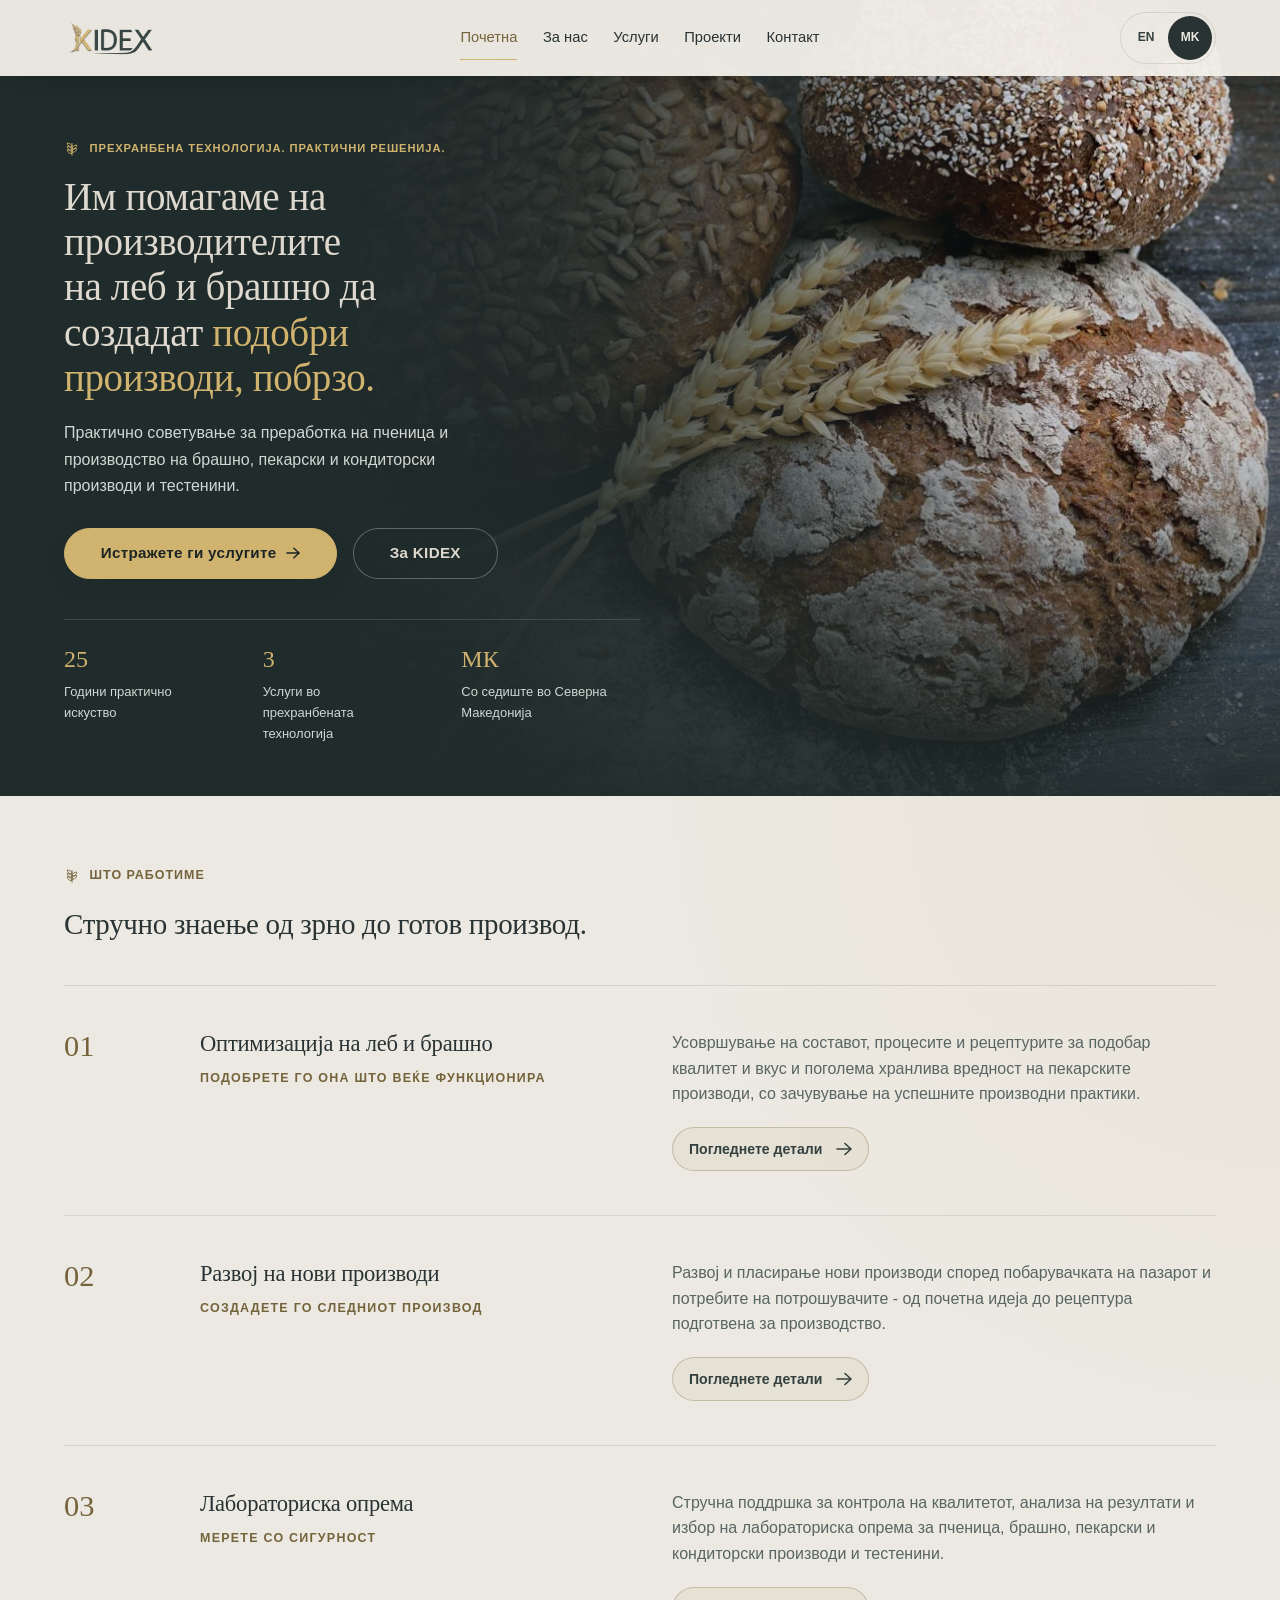
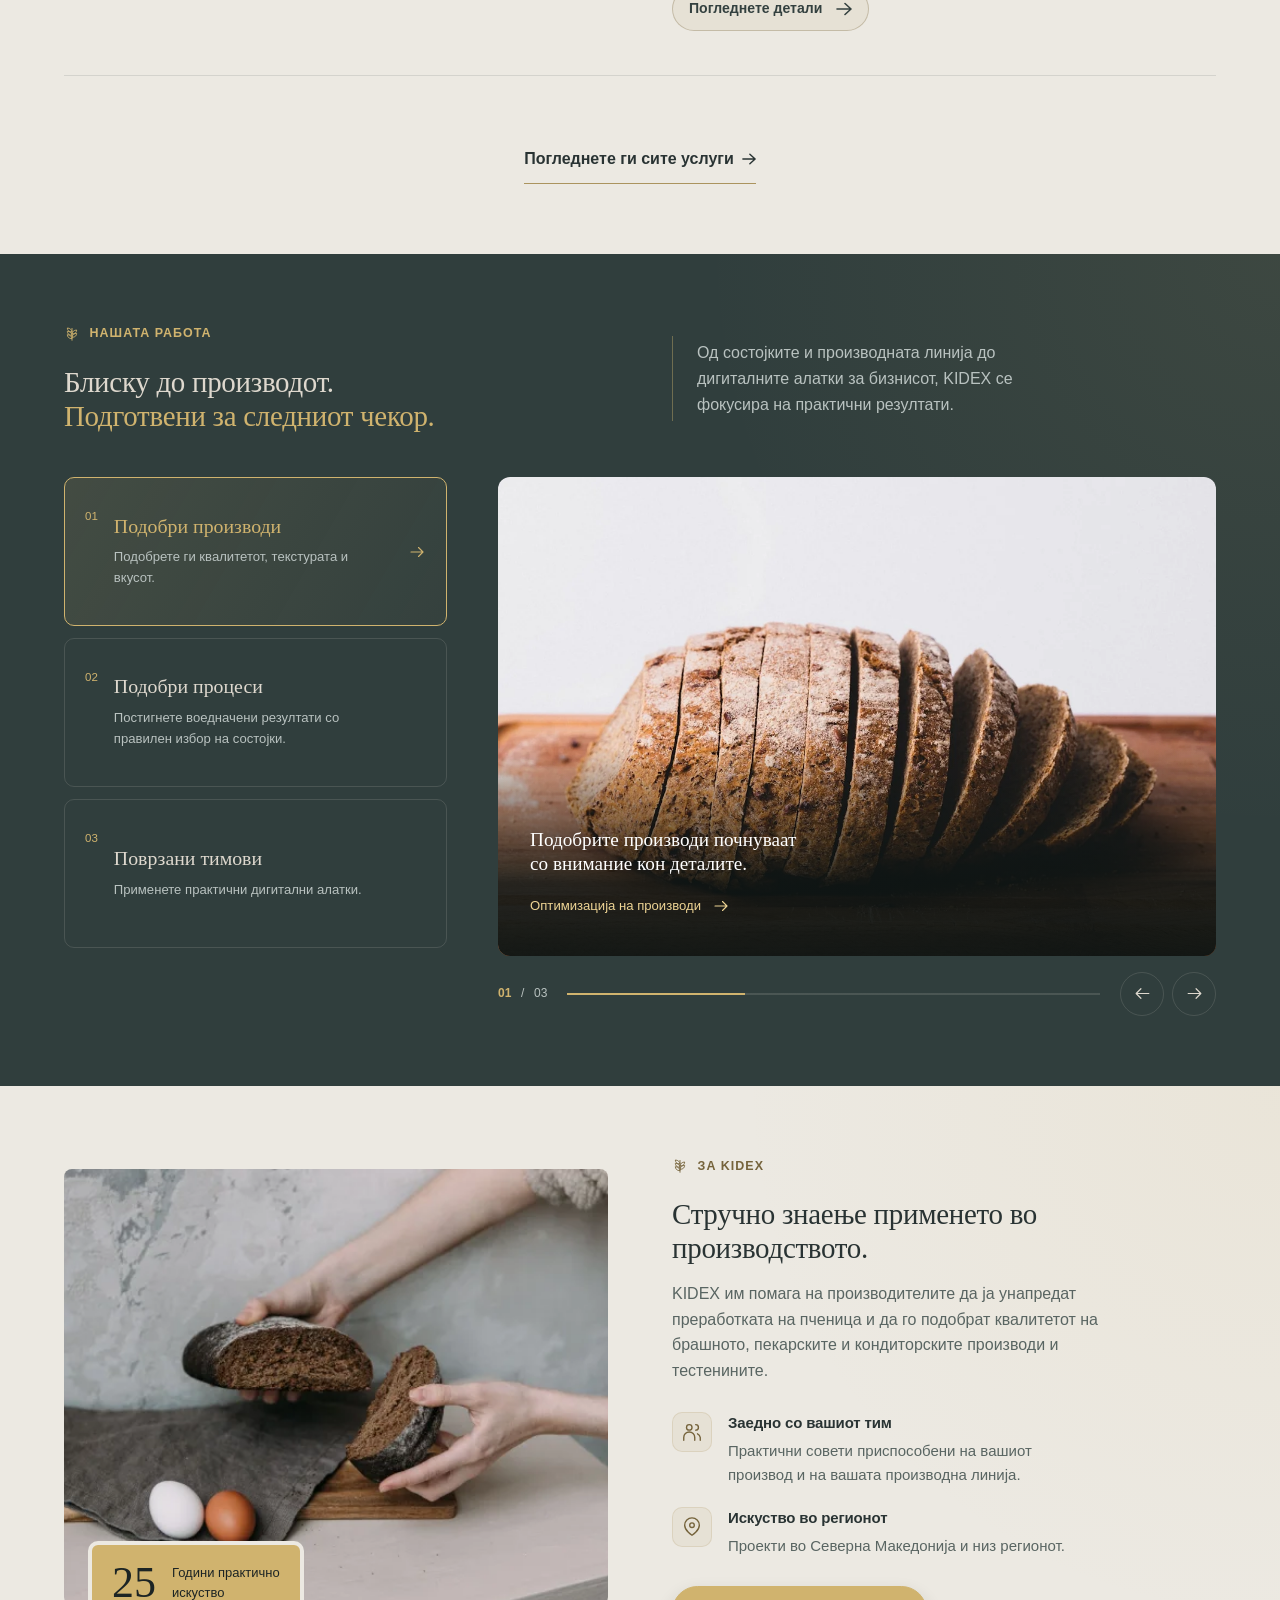
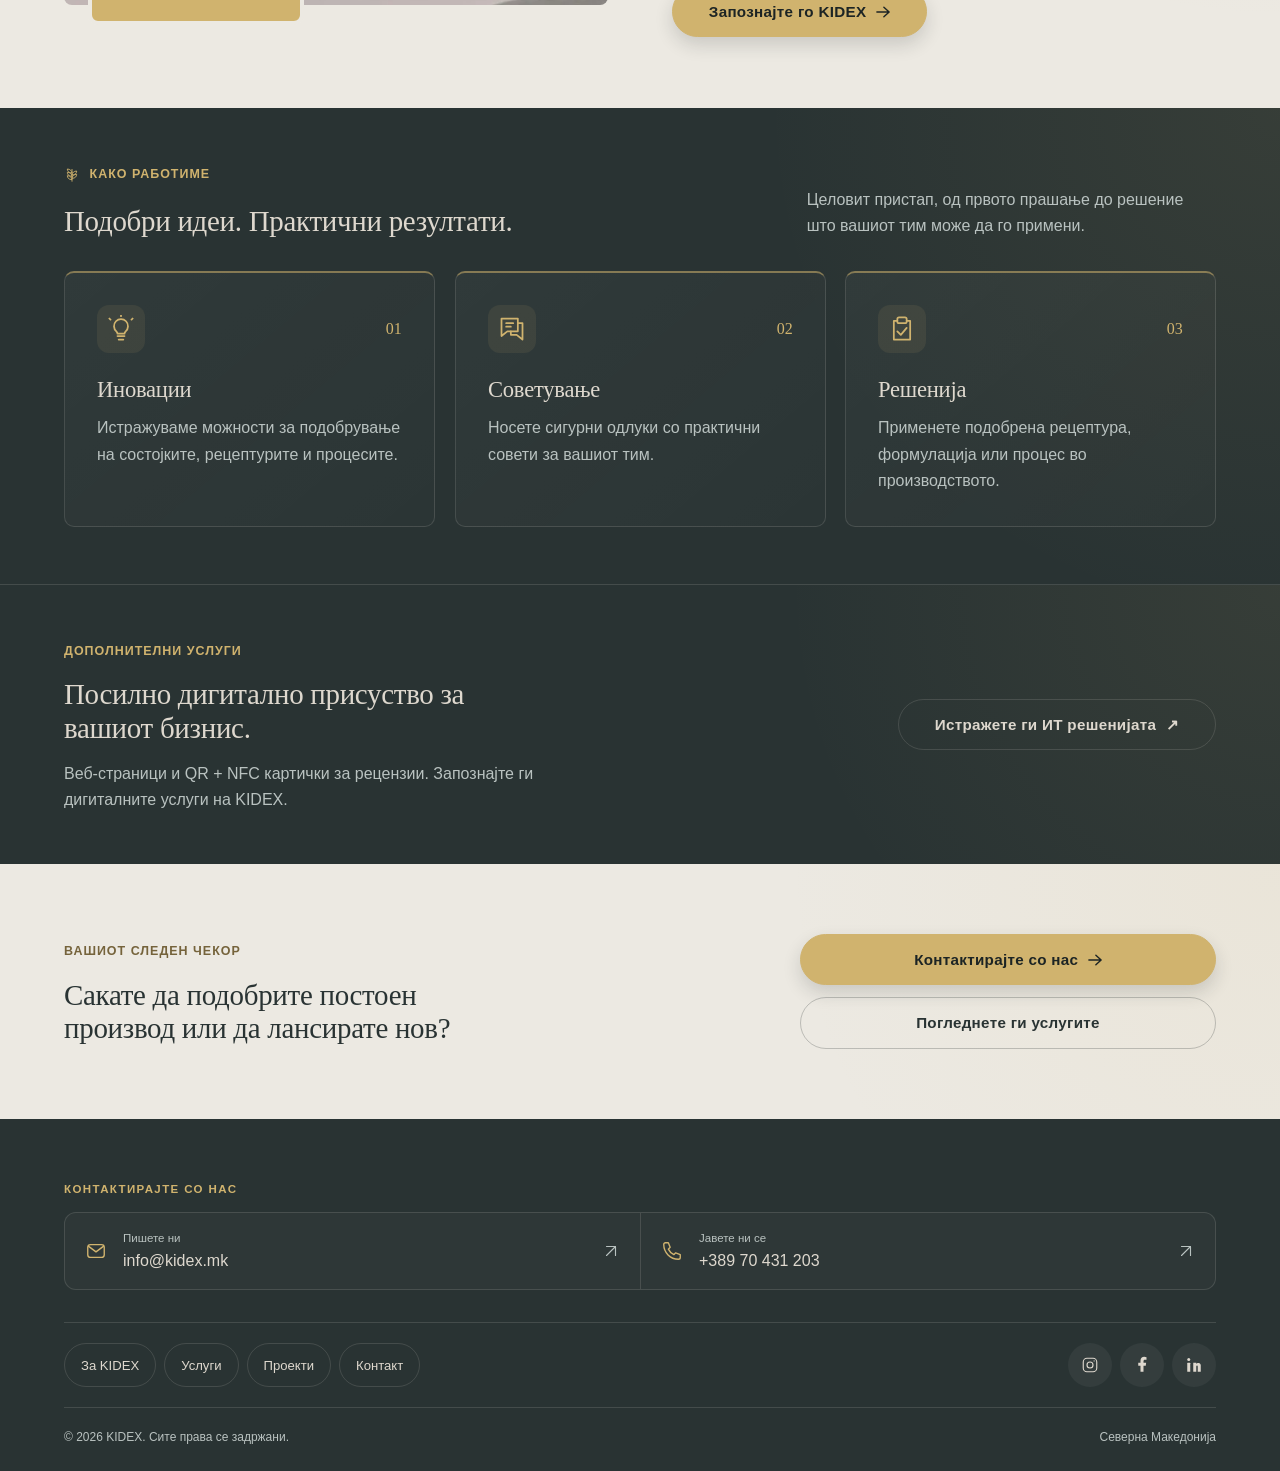
==== commit f16ff618: "Add projects page and build tools for project library - Created a new HTML page for the projects sec" ====
--- a/mk/index.html
+++ b/mk/index.html
@@ -5,13 +5,13 @@
     <!-- Document metadata: encoding, viewport, search snippets and social previews. -->
     <meta charset="utf-8">
     <meta content="width=device-width, initial-scale=1.0" name="viewport">
-    <title>KIDEX — Иновации, консалтинг и решенија за производители на леб и брашно</title>
+    <title>KIDEX - Иновации, советување и решенија за производители на леб и брашно</title>
     <meta content="KIDEX нуди консултантски услуги за преработка на пченица и производство на брашно, пекарски и кондиторски производи и тестенини, со 25 години практично искуство." name="description">
     <meta content="#293333" name="theme-color">
     <!-- Open Graph -->
     <meta content="website" property="og:type">
     <meta content="KIDEX" property="og:site_name">
-    <meta content="KIDEX — Иновации, консалтинг и решенија" property="og:title">
+    <meta content="KIDEX - Иновации, советување и решенија" property="og:title">
     <meta content="Оптимизација на леб и брашно и развој на нови производи за производители што сакаат подобар квалитет и побрзи резултати." property="og:description">
     <meta content="https://kidex.mk/images/kidex-logo-horizontal.png" property="og:image">
     <meta content="https://kidex.mk/mk/" property="og:url">
@@ -21,10 +21,10 @@
     <link href="../favicon/favicon-192.png" rel="icon" sizes="192x192" type="image/png">
     <link href="https://fonts.googleapis.com" rel="preconnect">
     <link crossorigin="" href="https://fonts.gstatic.com" rel="preconnect">
-    <link href="../css/style.css?v=42" rel="stylesheet">
+    <link href="../css/style.css?v=43" rel="stylesheet">
     <!-- No-JavaScript fallback keeps navigation visible and offers direct contact links. -->
     <noscript><style>.hamburger { display:none !important; } .main-nav { display:flex !important; flex-wrap:wrap; gap:.8rem; } .site-header .container { display:flex; flex-wrap:wrap; padding-block:.75rem; } .main-nav { order:3; width:100%; justify-content:center; } #contact-form .form-field, #contact-form button, #contact-form .form-intro { display:none; } .hero, .page-hero { padding-top:11rem; }</style></noscript><link href="https://kidex.mk/mk/" rel="canonical"><link href="https://kidex.mk/" hreflang="en" rel="alternate"><link href="https://kidex.mk/mk/" hreflang="mk" rel="alternate"><link href="https://kidex.mk/" hreflang="x-default" rel="alternate"><meta content="mk_MK" property="og:locale"><meta content="en_GB" property="og:locale:alternate"></head>
-  <body class="page-index"><a class="skip-link" href="#main">Прескокни до содржината</a>
+  <body class="page-index"><a class="skip-link" href="#main">Прескокнете до содржината</a>
     <!-- Icon sprite (reused across the page via <use>) -->
     <!-- Reusable SVG symbols: use href="#icon-name" references these local, decorative icons. -->
     <svg aria-hidden="true" height="0" style="position:absolute" width="0">
@@ -41,17 +41,18 @@
     <!-- Shared fixed header. JS adds nav-ready only after mobile controls are wired. -->
     <header class="site-header" id="site-header">
       <div class="container">
-        <button aria-controls="mobile-panel" aria-expanded="false" aria-label="Отвори мени" class="hamburger" type="button">
+        <button aria-controls="mobile-panel" aria-expanded="false" aria-label="Отворете го менито" class="hamburger" type="button">
           <span></span><span></span><span></span>
         </button>
-        <a aria-label="KIDEX почетна" class="brand" href="index.html">
-          <img alt="KIDEX — Иновации, консалтинг, решенија" height="210" src="../images/kidex-logo-nav.png" width="560">
+        <a aria-label="Почетна страница на KIDEX" class="brand" href="index.html">
+          <img alt="KIDEX - Иновации, советување, решенија" height="210" src="../images/kidex-logo-nav.png" width="560">
         </a>
         <nav aria-label="Главна навигација" class="main-nav">
           <a aria-current="page" href="index.html">Почетна</a>
           <a href="about.html">За нас</a>
           <a href="services.html">Услуги</a>
-          <a href="contact.html">Контакт</a>
+          <a href="projects.html">Проекти</a>
+            <a href="contact.html">Контакт</a>
         </nav>
         <div class="nav-actions">
           <!-- Real language links work without JS; enhancement adds the compact mobile dropdown. -->
@@ -70,7 +71,8 @@
         <a aria-current="page" href="index.html">Почетна</a>
         <a href="about.html">За нас</a>
         <a href="services.html">Услуги</a>
-        <a href="contact.html">Контакт</a>
+        <a href="projects.html">Проекти</a>
+            <a href="contact.html">Контакт</a>
       </nav>
       <a class="btn btn-outline" href="contact.html">Разговарајте со нас <svg aria-hidden="true" focusable="false"><use href="#icon-arrow"></use></svg></a>
     </div>
@@ -84,7 +86,7 @@
             <span class="eyebrow"><svg aria-hidden="true" class="sprig" focusable="false"><use href="#icon-sprig"></use></svg>Прехранбена технологија. Практични решенија.</span>
             <h1>Им помагаме на производителите на леб и брашно да создадат <em>подобри производи, побрзо.</em>
             </h1>
-            <p class="lede">Практично советување за преработка на пченица и брашно, пекарство, кондиторство и производство на тестенини.</p>
+            <p class="lede">Практично советување за преработка на пченица и производство на брашно, пекарски и кондиторски производи и тестенини.</p>
             <div class="hero-actions">
               <a class="btn btn-primary" href="#services">Истражете ги услугите <svg aria-hidden="true" focusable="false"><use href="#icon-arrow"></use></svg></a>
               <a class="btn btn-outline" href="about.html">За KIDEX</a>
@@ -94,7 +96,7 @@
           <div class="hero-meta">
             <div><span>25</span><small>Години практично искуство</small>
             </div>
-            <div><span>3</span><small>Услуги за прехранбена технологија</small>
+            <div><span>3</span><small>Услуги во прехранбената технологија</small>
             </div>
             <div><span>МК</span><small>Со седиште во Северна Македонија</small>
             </div>
@@ -106,7 +108,7 @@
         <div class="container">
           <div class="section-head reveal">
             <span class="eyebrow"><svg aria-hidden="true" class="sprig" focusable="false"><use href="#icon-sprig"></use></svg>Што работиме</span>
-            <h2>Експертиза од зрно до готов производ.</h2>
+            <h2>Стручно знаење од зрно до готов производ.</h2>
           </div>
           <div class="service-row reveal">
             <div class="service-index">01</div>
@@ -115,8 +117,8 @@
               <span class="tag">Подобрете го она што веќе функционира</span>
             </div>
             <div class="service-desc">
-              <p>Прецизно приспособување на состојките, процесите и рецептурите за подобар квалитет, вкус и хранлива вредност на пекарските производи, со зачувување на успешните практики во производството.</p>
-              <a class="service-link service-details-button" href="services.html#optimization">Види детали<svg aria-hidden="true" focusable="false" width="16" height="16"><use href="#icon-arrow"></use></svg></a>
+              <p>Усовршување на составот, процесите и рецептурите за подобар квалитет и вкус и поголема хранлива вредност на пекарските производи, со зачувување на успешните производни практики.</p>
+              <a class="service-link service-details-button" href="services.html#optimization">Погледнете детали<svg aria-hidden="true" focusable="false" width="16" height="16"><use href="#icon-arrow"></use></svg></a>
             </div>
           </div>
           <div class="service-row reveal">
@@ -126,8 +128,8 @@
               <span class="tag">Создадете го следниот производ</span>
             </div>
             <div class="service-desc">
-              <p>Создавање и лансирање нови производи според реалната побарувачка и потребите на потрошувачите — од почетен концепт до формулација подготвена за производство.</p>
-              <a class="service-link service-details-button" href="services.html#development">Види детали<svg aria-hidden="true" focusable="false" width="16" height="16"><use href="#icon-arrow"></use></svg></a>
+              <p>Развој и пласирање нови производи според побарувачката на пазарот и потребите на потрошувачите - од почетна идеја до рецептура подготвена за производство.</p>
+              <a class="service-link service-details-button" href="services.html#development">Погледнете детали<svg aria-hidden="true" focusable="false" width="16" height="16"><use href="#icon-arrow"></use></svg></a>
             </div>
           </div>
           <div class="service-row reveal">
@@ -137,8 +139,8 @@
               <span class="tag">Мерете со сигурност</span>
             </div>
             <div class="service-desc">
-              <p>Експертиза за лабораториска опрема, контрола на квалитетот, стручна анализа и избор на соодветни инструменти за пченица, брашно, пекарски и кондиторски производи и тестенини.</p>
-              <a class="service-link service-details-button" href="services.html#laboratory-equipment">Види детали<svg aria-hidden="true" focusable="false" width="16" height="16"><use href="#icon-arrow"></use></svg></a>
+              <p>Стручна поддршка за контрола на квалитетот, анализа на резултати и избор на лабораториска опрема за пченица, брашно, пекарски и кондиторски производи и тестенини.</p>
+              <a class="service-link service-details-button" href="services.html#laboratory-equipment">Погледнете детали<svg aria-hidden="true" focusable="false" width="16" height="16"><use href="#icon-arrow"></use></svg></a>
             </div>
           </div>
           <div class="text-center mt-lg reveal">
@@ -151,7 +153,7 @@
         <div class="container">
           <div class="photo-head">
             <div class="photo-heading"><span class="eyebrow"><svg aria-hidden="true" class="sprig" focusable="false"><use href="#icon-sprig"></use></svg>Нашата работа</span>
-              <h2 id="showcase-heading">Блиску до производот. <em>Поврзани со она што следува.</em></h2>
+              <h2 id="showcase-heading">Блиску до производот. <em>Подготвени за следниот чекор.</em></h2>
             </div>
             <p>Од состојките и производната линија до дигиталните алатки за бизнисот, KIDEX се фокусира на практични резултати.</p>
           </div>
@@ -161,7 +163,7 @@
                 <span class="showcase-tab-number" aria-hidden="true">01</span><span class="showcase-tab-copy"><span class="showcase-tab-title">Подобри производи</span><span class="showcase-tab-description">Подобрете ги квалитетот, текстурата и вкусот.</span></span><span class="showcase-tab-arrow"><svg aria-hidden="true" focusable="false" viewBox="0 0 24 24" fill="none" stroke="currentColor" stroke-width="1.5" stroke-linecap="round" stroke-linejoin="round"><path d="M4 12h16m-6-6 6 6-6 6"/></svg></span>
               </button>
               <button class="showcase-tab" id="showcase-tab-2" type="button" aria-controls="showcase-slide-2">
-                <span class="showcase-tab-number" aria-hidden="true">02</span><span class="showcase-tab-copy"><span class="showcase-tab-title">Подобри процеси</span><span class="showcase-tab-description">Поврзете ги состојките со доследни резултати.</span></span><span class="showcase-tab-arrow"><svg aria-hidden="true" focusable="false" viewBox="0 0 24 24" fill="none" stroke="currentColor" stroke-width="1.5" stroke-linecap="round" stroke-linejoin="round"><path d="M4 12h16m-6-6 6 6-6 6"/></svg></span>
+                <span class="showcase-tab-number" aria-hidden="true">02</span><span class="showcase-tab-copy"><span class="showcase-tab-title">Подобри процеси</span><span class="showcase-tab-description">Постигнете воедначени резултати со правилен избор на состојки.</span></span><span class="showcase-tab-arrow"><svg aria-hidden="true" focusable="false" viewBox="0 0 24 24" fill="none" stroke="currentColor" stroke-width="1.5" stroke-linecap="round" stroke-linejoin="round"><path d="M4 12h16m-6-6 6 6-6 6"/></svg></span>
               </button>
               <button class="showcase-tab" id="showcase-tab-3" type="button" aria-controls="showcase-slide-3">
                 <span class="showcase-tab-number" aria-hidden="true">03</span><span class="showcase-tab-copy"><span class="showcase-tab-title">Поврзани тимови</span><span class="showcase-tab-description">Применете практични дигитални алатки.</span></span><span class="showcase-tab-arrow"><svg aria-hidden="true" focusable="false" viewBox="0 0 24 24" fill="none" stroke="currentColor" stroke-width="1.5" stroke-linecap="round" stroke-linejoin="round"><path d="M4 12h16m-6-6 6 6-6 6"/></svg></span>
@@ -174,12 +176,12 @@
                   <figcaption><p>Подобрите производи почнуваат со внимание кон деталите.</p><a href="services.html#optimization">Оптимизација на производи <svg aria-hidden="true" focusable="false" viewBox="0 0 24 24" fill="none" stroke="currentColor" stroke-width="1.5" stroke-linecap="round" stroke-linejoin="round"><path d="M4 12h16m-6-6 6 6-6 6"/></svg></a></figcaption>
                 </figure>
                 <figure class="showcase-slide" id="showcase-slide-2">
-                  <img src="../images/flour-detail.webp" alt="Брашно врз свежо печени кроасани" width="1200" height="960" loading="lazy" decoding="async" draggable="false">
+                  <img src="../images/flour-detail.webp" alt="Посипување брашно врз свежо печени кроасани" width="1200" height="960" loading="lazy" decoding="async" draggable="false">
                   <figcaption><p>Состојки, процес и резултат.</p><a href="services.html#development">Развој на нови производи <svg aria-hidden="true" focusable="false" viewBox="0 0 24 24" fill="none" stroke="currentColor" stroke-width="1.5" stroke-linecap="round" stroke-linejoin="round"><path d="M4 12h16m-6-6 6 6-6 6"/></svg></a></figcaption>
                 </figure>
                 <figure class="showcase-slide" id="showcase-slide-3">
-                  <img src="../images/digital-team.webp" alt="Дигитален тим соработува со лаптопи во работен простор" width="1200" height="1799" loading="lazy" decoding="async" draggable="false">
-                  <figcaption><p>Решенија создадени за вистински тимови.</p><a href="services.html#it-solutions">ИТ решенија <svg aria-hidden="true" focusable="false" viewBox="0 0 24 24" fill="none" stroke="currentColor" stroke-width="1.5" stroke-linecap="round" stroke-linejoin="round"><path d="M4 12h16m-6-6 6 6-6 6"/></svg></a></figcaption>
+                  <img src="../images/digital-team.webp" alt="Тим што соработува користејќи лаптопи во пријатен работен простор" width="1200" height="1799" loading="lazy" decoding="async" draggable="false">
+                  <figcaption><p>Решенија за секојдневната работа на вашиот тим.</p><a href="services.html#it-solutions">ИТ решенија <svg aria-hidden="true" focusable="false" viewBox="0 0 24 24" fill="none" stroke="currentColor" stroke-width="1.5" stroke-linecap="round" stroke-linejoin="round"><path d="M4 12h16m-6-6 6 6-6 6"/></svg></a></figcaption>
                 </figure>
               </div>
               <div class="showcase-controls" hidden>
@@ -196,15 +198,15 @@
           <div class="expertise-intro reveal">
             <span class="eyebrow"><svg aria-hidden="true" class="sprig" focusable="false"><use href="#icon-sprig"></use></svg>За KIDEX</span>
             <h2 id="expertise-title">Стручно знаење применето во производството.</h2>
-            <p>KIDEX им помага на производителите да ги подобрат преработката на пченица и брашно, пекарските и кондиторските производи и тестенините.</p>
+            <p>KIDEX им помага на производителите да ја унапредат преработката на пченица и да го подобрат квалитетот на брашното, пекарските и кондиторските производи и тестенините.</p>
           </div>
           <figure class="expertise-visual reveal">
-            <img src="../images/bread-evaluation.webp" srcset="../images/bread-evaluation-600.webp 600w, ../images/bread-evaluation.webp 1200w" sizes="(max-width: 860px) 90vw, (max-width: 1280px) 42vw, 544px" alt="Раце што држат две половини леб за да се види неговата средина" width="1200" height="800" loading="lazy" decoding="async">
+            <img src="../images/bread-evaluation.webp" srcset="../images/bread-evaluation-600.webp 600w, ../images/bread-evaluation.webp 1200w" sizes="(max-width: 860px) 90vw, (max-width: 1280px) 42vw, 544px" alt="Раце што држат две половини од леб и ја покажуваат структурата на неговата средина" width="1200" height="800" loading="lazy" decoding="async">
             <figcaption class="expertise-experience"><strong>25</strong><span>Години практично искуство</span></figcaption>
           </figure>
           <div class="expertise-details reveal">
             <ul class="expertise-highlights" role="list">
-              <li><svg class="expertise-icon" aria-hidden="true" focusable="false" viewBox="0 0 24 24"><circle cx="9" cy="7" r="3"></circle><path d="M3 21v-3a6 6 0 0 1 12 0v3M16 4a3 3 0 0 1 0 6m2 4a5 5 0 0 1 3 4v3"></path></svg><div><h3>Заедно со вашиот тим</h3><p>Практични совети приспособени на вашиот производ и производна линија.</p></div></li>
+              <li><svg class="expertise-icon" aria-hidden="true" focusable="false" viewBox="0 0 24 24"><circle cx="9" cy="7" r="3"></circle><path d="M3 21v-3a6 6 0 0 1 12 0v3M16 4a3 3 0 0 1 0 6m2 4a5 5 0 0 1 3 4v3"></path></svg><div><h3>Заедно со вашиот тим</h3><p>Практични совети приспособени на вашиот производ и на вашата производна линија.</p></div></li>
               <li><svg class="expertise-icon" aria-hidden="true" focusable="false" viewBox="0 0 24 24"><path d="M20 10c0 6-8 11-8 11S4 16 4 10a8 8 0 1 1 16 0Z"></path><circle cx="12" cy="10" r="2.5"></circle></svg><div><h3>Искуство во регионот</h3><p>Проекти во Северна Македонија и низ регионот.</p></div></li>
             </ul>
             <a class="btn btn-primary" href="about.html">Запознајте го KIDEX <svg aria-hidden="true" focusable="false"><use href="#icon-arrow"></use></svg></a>
@@ -217,7 +219,7 @@
           <div class="method-heading reveal">
             <div><span class="eyebrow"><svg aria-hidden="true" class="sprig" focusable="false"><use href="#icon-sprig"></use></svg>Како работиме</span>
               <h2 id="method-title">Подобри идеи. Практични резултати.</h2></div>
-            <p>Поврзан пристап, од првото прашање до решение што вашиот тим може да го примени.</p>
+            <p>Целовит пристап, од првото прашање до решение што вашиот тим може да го примени.</p>
           </div>
           <ol class="method-cards reveal" role="list">
             <li class="method-card">
@@ -227,8 +229,8 @@
             </li>
             <li class="method-card">
               <div class="method-card-top"><svg class="method-icon" aria-hidden="true" focusable="false" viewBox="0 0 24 24"><path d="M3 3h14v11H8l-5 4V3ZM7 7h6M7 10h4"></path><path d="M17 7h4v14l-5-4h-5v-3"></path></svg><span class="method-number" aria-hidden="true">02</span></div>
-              <h3>Консалтинг</h3>
-              <p>Носете сигурни одлуки со практични насоки за вашиот тим.</p>
+              <h3>Советување</h3>
+              <p>Носете сигурни одлуки со практични совети за вашиот тим.</p>
             </li>
             <li class="method-card">
               <div class="method-card-top"><svg class="method-icon" aria-hidden="true" focusable="false" viewBox="0 0 24 24"><path d="M8 5H5v16h14V5h-3"></path><rect x="8" y="2" width="8" height="5" rx="1.5"></rect><path d="m8 14 3 3 5-6"></path></svg><span class="method-number" aria-hidden="true">03</span></div>
@@ -243,11 +245,11 @@
         <div class="container">
           <div><span class="eyebrow">Дополнителни услуги</span>
             <h2>Посилно дигитално присуство за вашиот бизнис.</h2>
-            <p>Веб-страници и QR + NFC картички за рецензии. Запознајте ја дигиталната страна на KIDEX.</p>
+            <p>Веб-страници и QR + NFC картички за рецензии. Запознајте ги дигиталните услуги на KIDEX.</p>
           </div><a class="btn btn-outline" href="services.html#it-solutions">Истражете ги ИТ решенијата <span aria-hidden="true">↗</span></a>
         </div>
       </section>
-      <!-- Section: Have a product you'd like to optimize — or a new one to launch? -->
+      <!-- Section: Have a product you'd like to optimize - or a new one to launch? -->
       <section class="cta-band">
         <div class="container">
           <div class="cta-inner reveal">
@@ -255,7 +257,7 @@
               <h2>Сакате да подобрите постоен производ или да лансирате нов?</h2>
             </div>
             <div class="cta-actions">
-              <a class="btn btn-primary" href="contact.html">Контактирајте нè <svg aria-hidden="true" focusable="false"><use href="#icon-arrow"></use></svg></a>
+              <a class="btn btn-primary" href="contact.html">Контактирајте со нас <svg aria-hidden="true" focusable="false"><use href="#icon-arrow"></use></svg></a>
               <a class="btn btn-outline-dark" href="services.html">Погледнете ги услугите</a>
             </div>
           </div>
@@ -267,7 +269,7 @@
       <div class="container">
         <div class="footer-main">
           <div class="footer-contact">
-            <h2>Контактирајте нè</h2>
+            <h2>Контактирајте со нас</h2>
             <!-- Email/telephone anchors open the visitor's own application. -->
             <div class="footer-contact-card">
               <a class="footer-contact-link" href="mailto:info@kidex.mk">
@@ -287,6 +289,7 @@
           <nav class="footer-nav" aria-label="Навигација во подножјето">
             <a href="about.html">За KIDEX</a>
             <a href="services.html">Услуги</a>
+            <a href="projects.html">Проекти</a>
             <a href="contact.html">Контакт</a>
           </nav>
           <!-- External social links use noopener when opening a new tab. -->
@@ -303,7 +306,7 @@
       </div>
     </footer>
     <!-- Loaded after markup: shared JS can query components without a DOM-ready listener. -->
-    <script src="../js/script.js?v=9"></script>
+    <script src="../js/script.js?v=10"></script>
 
 
 </body></html>
--- a/css/style.css
+++ b/css/style.css
@@ -1572,3 +1572,77 @@
   .about-hero h1 { font-size: var(--type-page-title); }
   .about-hero .eyebrow { font-size: .6875rem; }
 }
+
+/* ---------- Projects / public document library ---------- */
+/* Keep the fifth navigation item comfortable alongside the language control. */
+@media (min-width: 861px) and (max-width: 1280px) {
+  .site-header .nav-actions .desktop-only { display: none; }
+}
+.projects-hero { position: relative; overflow: hidden; }
+.projects-intro { display: grid; grid-template-columns: minmax(0, 1fr) auto; gap: var(--layout-gap); align-items: center; }
+.projects-intro h1 { max-width: 20ch; margin-block: 1rem 1.25rem; }
+.projects-intro p { max-width: 55ch; }
+.projects-emblem { width: 150px; height: 172px; border: 1px solid var(--bg-line-on-dark); border-radius: 8px; display: flex; flex-direction: column; align-items: center; justify-content: center; gap: 1rem; color: var(--gold); transform: rotate(6deg); background: rgba(255,255,255,.025); }
+.projects-emblem svg { width: 52px; height: 52px; }
+.projects-emblem span { font-size: .7rem; letter-spacing: .22em; }
+.projects-library-heading { display: flex; justify-content: space-between; align-items: end; gap: 1.5rem; margin-bottom: 2rem; }
+.projects-library-heading h2 { font-size: var(--type-section-title); }
+.projects-library-heading p { color: var(--text-muted); max-width: 44ch; font-size: .9375rem; }
+.project-grid { display: grid; grid-template-columns: repeat(2, minmax(0, 1fr)); gap: 2rem; align-items: stretch; }
+.project-card { min-width: 0; background: #f5f2eb; border: 1px solid var(--bg-line); border-radius: 12px; overflow: hidden; display: flex; flex-direction: column; }
+.project-cover { position: relative; display: flex; align-items: center; justify-content: center; min-height: 240px; aspect-ratio: 16 / 9; padding: 1.5rem; background: var(--charcoal-dark); overflow: hidden; }
+.project-cover > img { position: absolute; inset: 0; width: 100%; height: 100%; object-fit: cover; }
+.project-cover-label { position: absolute; right: 1rem; bottom: 1rem; padding: .2rem .6rem; border-radius: 4px; background: var(--charcoal-dark); color: var(--gold); font-size: .75rem; font-weight: 600; letter-spacing: .08em; }
+.project-paper { width: 75%; max-width: 350px; min-height: 200px; padding: 1.5rem; background: var(--bg-light); border-top: 3px solid var(--gold); border-radius: 3px; box-shadow: 10px 10px 0 rgba(208,179,110,.15); display: flex; flex-direction: column; gap: .5rem; transition: transform var(--dur-s) var(--ease); }
+.project-paper svg { width: 26px; height: 26px; color: var(--gold-text); }
+.project-paper > span { color: var(--text-muted); font-size: .65rem; letter-spacing: .06em; text-transform: uppercase; }
+.project-paper strong { color: var(--charcoal-dark); font-family: var(--font-display); font-weight: 500; font-size: 1.15rem; line-height: 1.3; }
+.project-paper .project-paper-brand { margin-top: auto; padding-top: .75rem; font-size: .65rem; color: var(--gold-text); }
+.project-cover:hover .project-paper { transform: translateY(-4px); }
+.project-card-body { display: flex; flex-direction: column; flex: 1; padding: clamp(1.25rem, 2.5vw, 2rem); }
+.project-meta { display: flex; flex-wrap: wrap; gap: .35rem 1rem; color: var(--text-muted); font-size: .8rem; margin-bottom: .8rem; }
+.project-card h3 { font-size: var(--type-card-title); margin-bottom: .8rem; }
+.project-card-body > p { font-size: .9375rem; color: var(--text-muted); margin-bottom: 1.25rem; }
+.project-role { border-left: 2px solid var(--gold); padding-left: .8rem; margin-bottom: 1.5rem; }
+.project-role dt { font-size: .75rem; color: var(--text-muted); }
+.project-role dd { font-size: .9375rem; font-weight: 500; }
+.project-preview-link { align-self: start; margin-top: auto; font-size: .875rem; max-width: 100%; white-space: normal; }
+.page-projects .btn-dark { background: var(--charcoal-dark); color: #f2eee7; border: 1px solid var(--charcoal-dark); }
+.page-projects .btn-dark:hover { background: var(--charcoal); border-color: var(--charcoal); }
+.page-projects .btn-dark svg { color: var(--gold); }
+.project-preview-link svg { width: 20px; height: 20px; flex-shrink: 0; }
+.project-downloads { margin-top: 1.25rem; border-top: 1px solid var(--bg-line); }
+.project-download { display: flex; gap: .65rem; align-items: center; min-height: 48px; padding-block: .75rem; font-size: .8125rem; font-weight: 500; }
+.project-download + .project-download { border-top: 1px solid var(--bg-line); }
+.project-download span { margin-left: auto; white-space: nowrap; color: var(--text-muted); font-weight: 400; font-size: .75rem; }
+.project-download svg { width: 18px; height: 18px; flex-shrink: 0; }
+.project-download:hover { color: var(--gold-text); }
+.projects-empty { border: 1px solid var(--bg-line); border-radius: 12px; padding: clamp(2rem, 5vw, 4rem); text-align: center; background: #f5f2eb; }
+.projects-empty > svg { width: 44px; height: 44px; color: var(--gold-text); margin: 0 auto 1.25rem; }
+.projects-empty h3 { font-size: var(--type-card-title); }
+.projects-empty p { color: var(--text-muted); margin: 1rem auto 1.5rem; max-width: 48ch; }
+.projects-empty .btn { white-space: normal; }
+/* Native dialog handles focus containment; the frame is created only when opened. */
+body.project-preview-open { overflow: hidden; }
+.project-dialog { width: min(1100px, calc(100% - 2rem)); max-width: none; height: min(900px, calc(100dvh - 2rem)); max-height: calc(100dvh - 2rem); padding: 0; border: 1px solid var(--bg-line); border-radius: 12px; background: var(--bg-light); color: var(--text-body); margin: auto; }
+.project-dialog[open] { display: flex; flex-direction: column; }
+.project-dialog::backdrop { background: rgba(15,22,22,.78); }
+.project-dialog-bar { display: flex; align-items: center; gap: 1rem; padding: 1rem 1.25rem .5rem; }
+.project-dialog-bar h2 { font-size: 1.125rem; flex: 1; }
+.project-dialog-close { border: 1px solid var(--bg-line); border-radius: 50%; background: transparent; display: grid; place-items: center; width: 44px; height: 44px; flex-shrink: 0; }
+.project-dialog-close svg { width: 22px; height: 22px; }
+.project-dialog-tools { display: flex; flex-wrap: wrap; gap: .5rem 1.5rem; padding-inline: 1.25rem; }
+.project-dialog-tools a { min-height: 44px; display: inline-flex; align-items: center; font-size: .8125rem; text-decoration: underline; text-underline-offset: 4px; }
+.project-dialog-help { font-size: .75rem; color: var(--text-muted); max-width: none; padding: 0 1.25rem 1rem; }
+.project-document-frame { flex: 1; min-height: 100px; background: #ddd; }
+.project-document-frame iframe { width: 100%; height: 100%; border: 0; display: block; }
+@media (max-width: 620px) {
+  .projects-intro { display: block; }
+  .projects-emblem { display: none; }
+  .projects-library-heading { display: block; }
+  .projects-library-heading p { margin-top: .75rem; }
+  .project-grid { grid-template-columns: 1fr; gap: 1.5rem; }
+  .project-cover { min-height: 225px; }
+  .project-paper { width: 85%; }
+  .project-dialog { width: calc(100% - 1rem); height: calc(100dvh - 1rem); max-height: calc(100dvh - 1rem); }
+}
